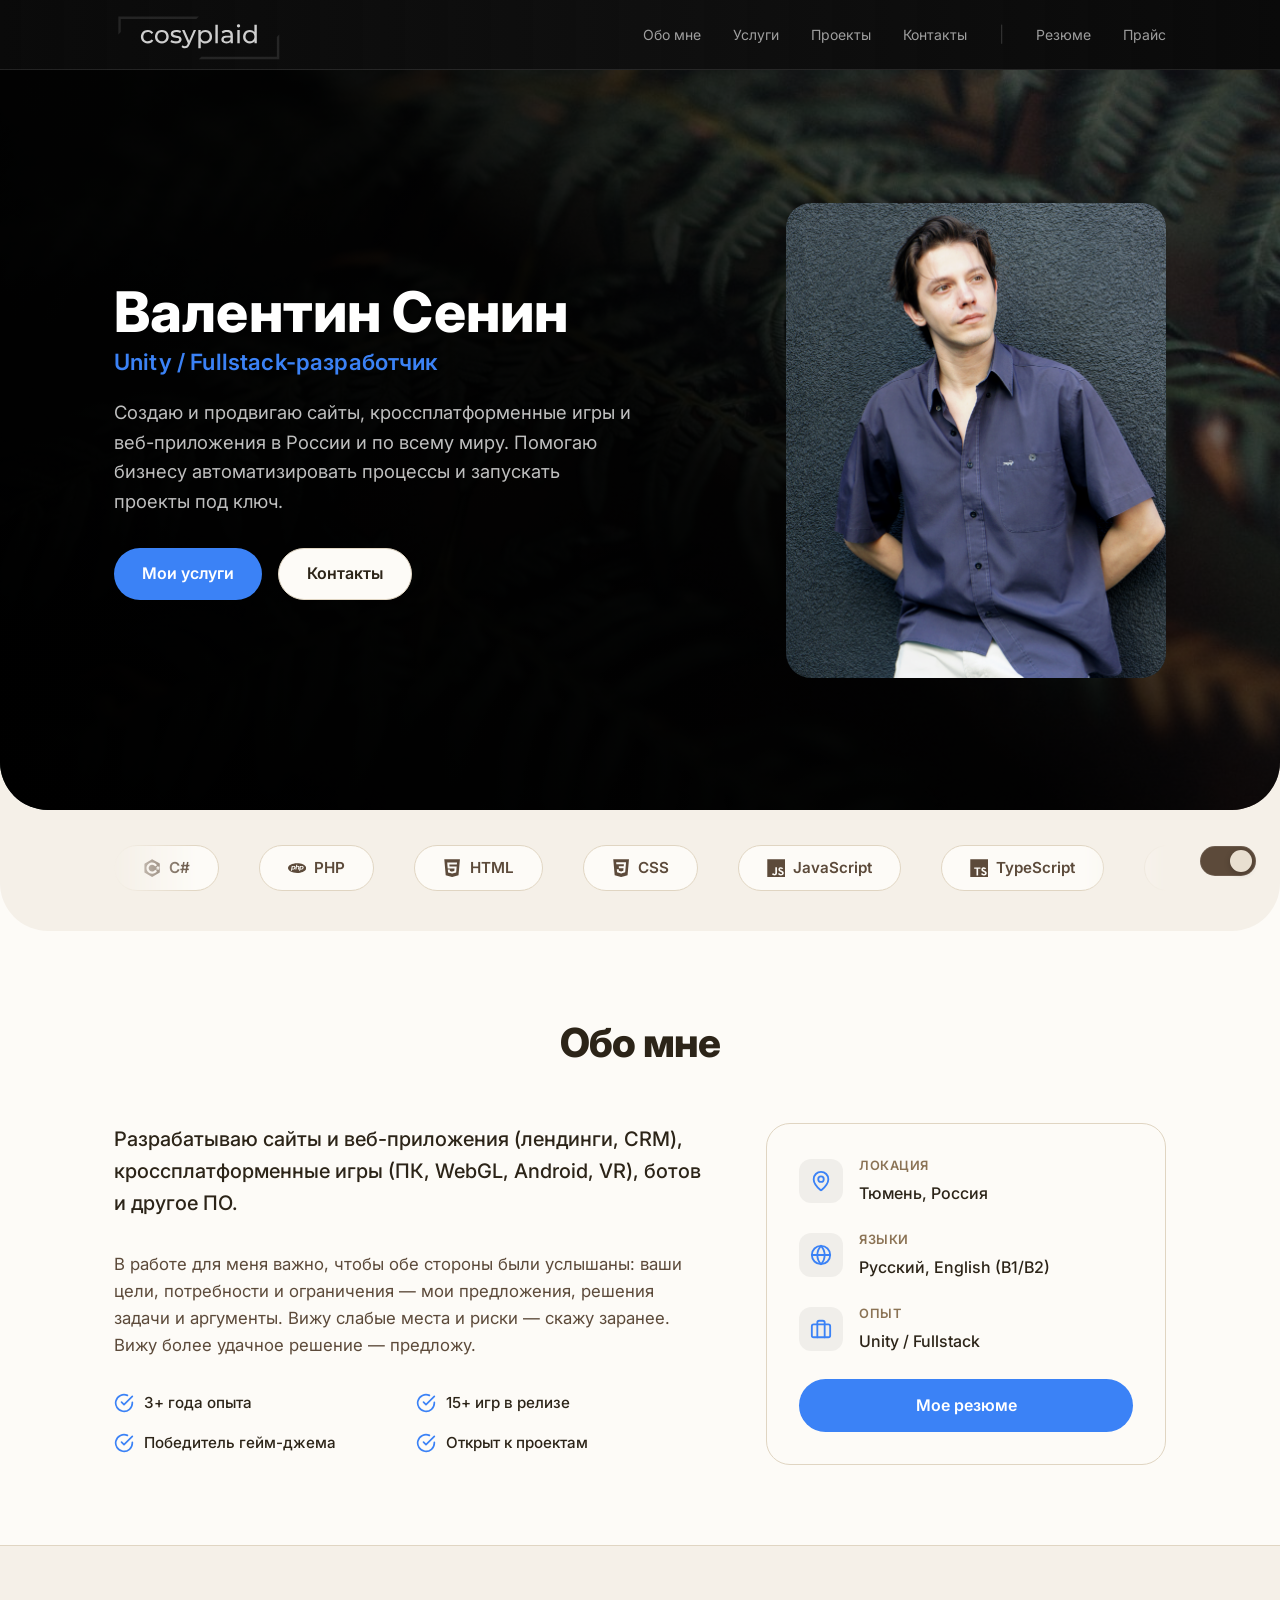
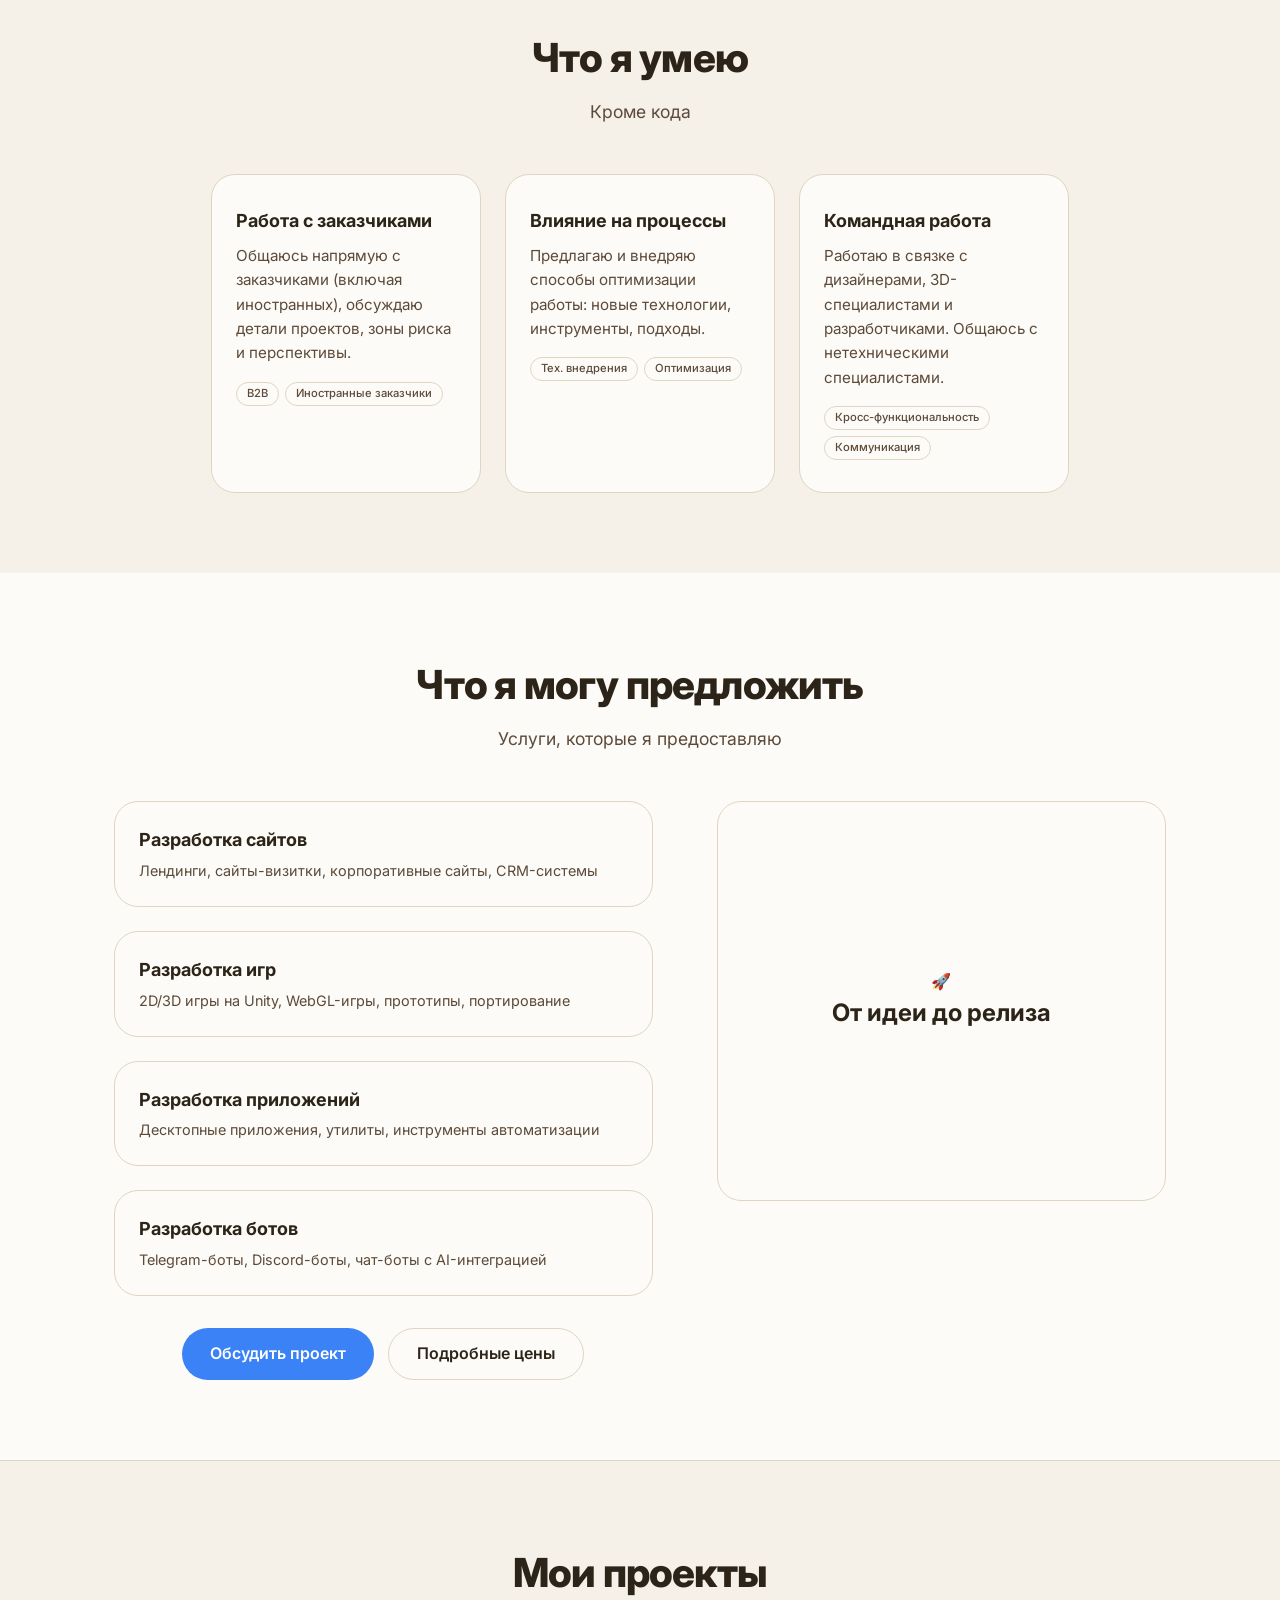
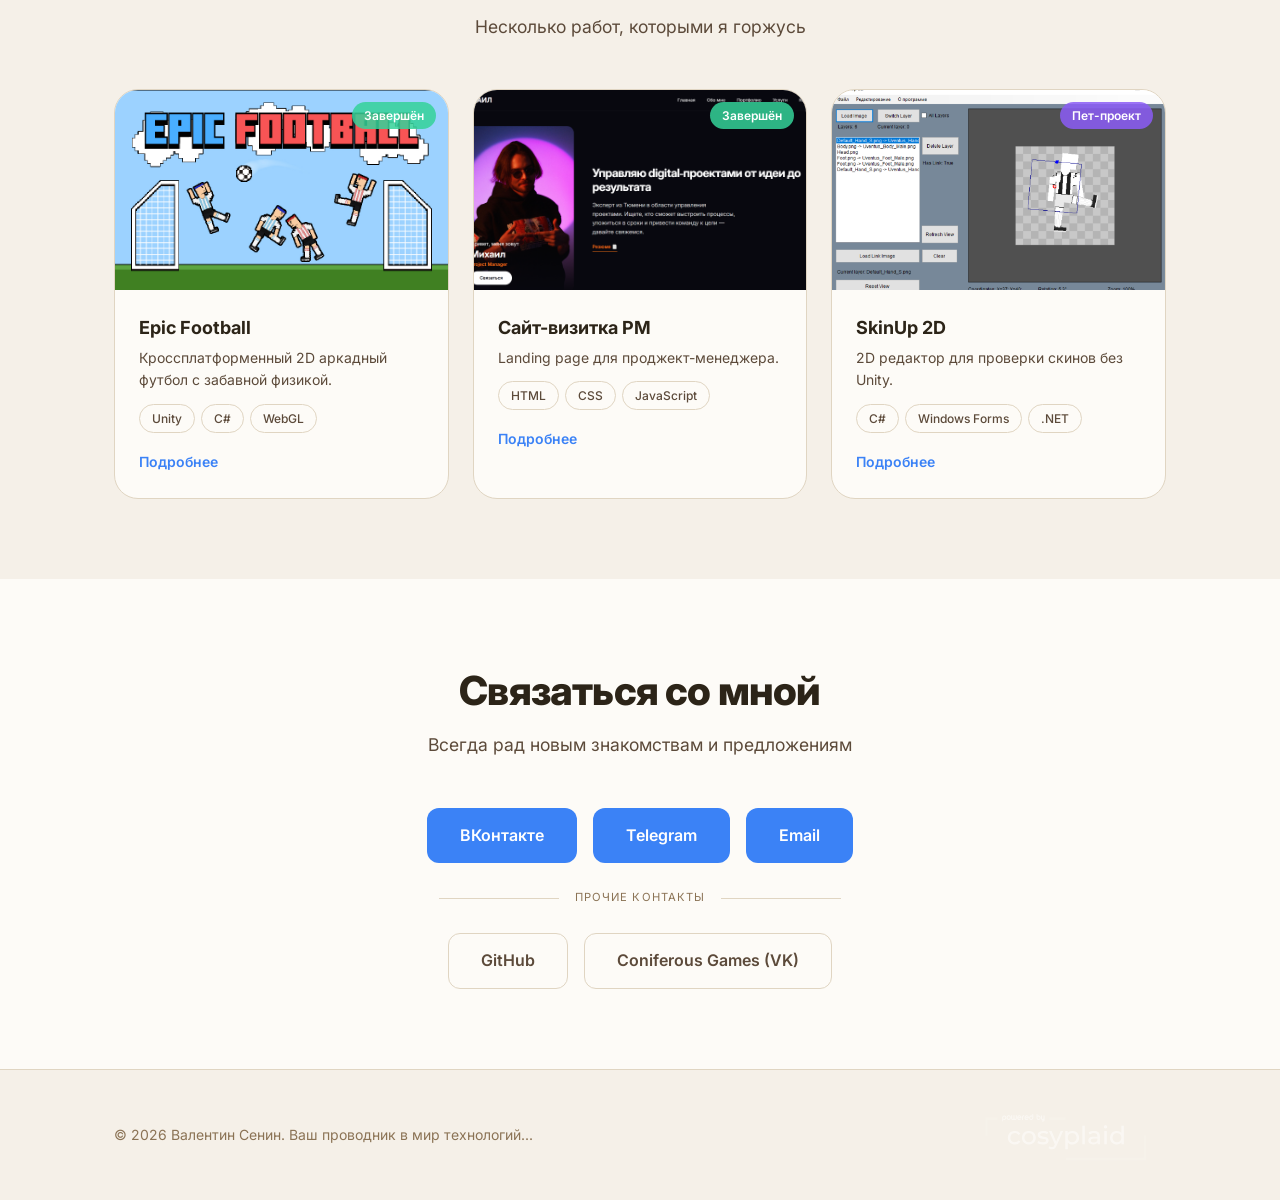
==== index.html @ 01111cc3 "update adaptive" ====
<!DOCTYPE html>
<html lang="ru">
<head>
    <meta charset="UTF-8" />
    <meta name="viewport" content="width=device-width, initial-scale=1.0" />
    <meta name="color-scheme" content="dark light" />
    
    <!-- ====== SEO ====== -->
    <title>Валентин Сенин — Unity / Fullstack-разработчик из Тюмень</title>
    <meta name="description" content="Unity / Fullstack-разработка: игры, сайты, CRM, боты. WebGL, ПК, Android, VR. Опыт более 4 лет. Обсудить проект →" />
    <meta name="author" content="Валентин Сенин" />
    
    <!-- ====== OPEN GRAPH ====== -->
    <meta property="og:title" content="Валентин Сенин — Unity / Fullstack-разработчик" />
    <meta property="og:description" content="Личный сайт-визитка разработчика игр и веб-приложений." />
    <meta property="og:locale" content="ru_RU" />
    <meta property="og:locale:alternate" content="en_US" />
    
    <meta property="og:image" content="https://cosyplaid.ru/resources/og-image.jpg" />
    <meta property="og:image:width" content="1200" />
    <meta property="og:image:height" content="630" />
    <meta property="og:image:type" content="image/jpeg" />
    <meta property="og:image:alt" content="Валентин Сенин — Unity / Fullstack-разработчик" />
    
    <meta property="og:url" content="https://cosyplaid.ru/" />
    <meta property="og:type" content="website" />
    
    <!-- ====== STRUCTURED DATA ====== -->
    <script type="application/ld+json">
    {
      "@context": "https://schema.org",
      "@type": "Person",
      "name": "Valentin Senin",
      "alternateName": ["Валентин Сенин", "cosyplaid"],
      "jobTitle": "Unity / Fullstack Developer",
      "description": "Unity / Fullstack-разработчик из Тюмени. Разработка игр, сайтов, CRM, ботов и приложений.",
      "url": "https://cosyplaid.ru",
      "email": "mailto:income.cosyplaid@gmail.com",
      "address": {
        "@type": "PostalAddress",
        "addressLocality": "Тюмень",
        "addressRegion": "Тюменская область",
        "addressCountry": "RU"
      },
      "knowsAbout": [
        "Unity",
        "C#",
        "PHP",
        "HTML",
        "CSS",
        "JavaScript",
        "SQL",
        "TypeScript",
        "React",
        "Node.js",
        "Game Development",
        "WebGL",
        "XR",
        "Telegram Bots",
        "AI Engineering",
        "OpenAI API",
        "Prompt Engineering"
      ],
      "alumniOf": [
        {
          "@type": "CollegeOrUniversity",
          "name": "Тюменский Индустриальный Университет",
          "url": "https://www.tyuiu.ru/"
        },
        {
          "@type": "CollegeOrUniversity",
          "name": "Томский Государственный Университет",
          "url": "https://www.tsu.ru/"
        }
      ],
      "award": [
        "Победитель гейм-джема среди 81 проекта"
      ],
      "sameAs": [
        "https://github.com/cosyplaid",
        "https://t.me/cosyplaid",
        "https://vk.ru/cosyplaid",
        "https://vk.ru/coniferousgames"
      ]
    }
    </script>
    
    <script type="application/ld+json">
    {
      "@context": "https://schema.org",
      "@type": "WebSite",
      "name": "Валентин Сенин — Unity / Fullstack-разработчик",
      "url": "https://cosyplaid.ru",
      "inLanguage": "ru",
      "author": {
        "@type": "Person",
        "name": "Valentin Senin",
        "url": "https://cosyplaid.ru"
      }
    }
    </script>
    
    <link rel="icon" href="resources/favicon.ico" type="image/x-icon" />
    
    <link rel="preconnect" href="https://fonts.googleapis.com" />
    <link rel="preconnect" href="https://fonts.gstatic.com" crossorigin />
    <link href="https://fonts.googleapis.com/css2?family=Inter:opsz,wght@14..32,400;14..32,500;14..32,600;14..32,700;14..32,800&display=swap" rel="stylesheet" />
    
    <link rel="stylesheet" href="styles/style.css" />
    <link rel="stylesheet" href="styles/developer_style.css" />
    
    <script src="js/theme.js" defer></script>
    <script src="js/nav.js" defer></script>
    <script src="js/modal.js" defer></script>
    <!--theme, nav, modal регистрируют себя в window.App -> main,js вызвает init()-->
    <script src="js/main.js" defer></script>
    
    <script>
        // Тема: localStorage → системная → dark (fallback)
        // Синхронно, без defer, чтобы избежать FOUC
        (function() {
            const saved = localStorage.getItem('theme');
            let theme;

            if (saved === 'light' || saved === 'dark') {
                theme = saved;
            } else {
                const prefersLight = window.matchMedia('(prefers-color-scheme: light)').matches;
                theme = prefersLight ? 'light' : 'dark';
                // НЕ пишем в localStorage — чтобы тема продолжала следовать за системной
            }

            document.documentElement.setAttribute('data-theme', theme);
        })();
    </script>
</head>
<body id="top">

    <!-- ========== ПЕРЕКЛЮЧАТЕЛЬ ТЕМ ========== -->
    <div class="theme-switcher">
        <label class="toggle-switch">
            <input type="checkbox" id="theme-toggle" aria-label="Переключить тему" />
            <span class="toggle-slider" aria-hidden="true"></span>
        </label>
    </div>

    <!-- ========== ШАПКА ========== -->
<header class="header user-select-none">
    <div class="container header__inner">
        <!-- <a href="#" class="logo top-logo">
            <span ">Cosyplaid</span>
        </a> -->

        <a href="#" class="dev-logo-link top-logo" aria-label="Основной логотип">
            <svg xmlns="http://www.w3.org/2000/svg" viewBox="0 0 6000 2000" class="dev-logo" id="dev-logo-main">
                <!-- Текст -->
                <g id="main-dev-logo-cosyplaid" fill="currentColor">
                    <path fill-rule="nonzero" d="M948.22 1082.5c0,-45.8 10.51,-86.84 31.78,-123.13 21.28,-36.3 50.56,-64.33 87.85,-84.6 37.29,-20.27 79.84,-30.53 127.64,-30.53 42.3,0 80.09,8.51 113.38,25.52 33.29,17.02 59.07,41.8 77.34,74.09l-64.57 41.54c-14.77,-22.27 -33.04,-39.04 -54.81,-50.3 -21.78,-11.26 -45.81,-16.77 -72.34,-16.77 -30.53,0 -58.06,6.76 -82.59,20.27 -24.28,13.52 -43.55,32.79 -57.31,57.82 -13.77,25.02 -20.78,53.81 -20.78,86.09 0,33.04 7.01,62.07 20.78,87.1 13.76,25.03 33.03,44.3 57.31,57.82 24.53,13.51 52.06,20.27 82.59,20.27 26.53,0 50.56,-5.51 72.34,-16.77 21.77,-11.26 40.04,-28.03 54.81,-50.31l64.57 40.55c-18.27,32.29 -44.05,57.31 -77.34,74.58 -33.29,17.27 -71.08,26.03 -113.38,26.03 -47.8,0 -90.35,-10.26 -127.64,-30.78 -37.29,-20.78 -66.57,-49.06 -87.85,-85.35 -21.27,-36.29 -31.78,-77.34 -31.78,-123.14zm496.99 0c0,-45.8 10.52,-86.84 31.29,-123.13 21.02,-36.3 50.05,-64.33 87.1,-84.6 37.04,-20.27 78.83,-30.53 125.39,-30.53 46.55,0 88.1,10.26 124.89,30.53 36.79,20.27 65.82,48.3 86.6,84.6 20.77,36.29 31.28,77.33 31.28,123.13 0,45.8 -10.51,86.85 -31.28,123.14 -20.78,36.29 -49.81,64.57 -86.6,85.35 -36.79,20.52 -78.34,30.78 -124.89,30.78 -46.56,0 -88.35,-10.26 -125.39,-30.78 -37.05,-20.78 -66.08,-49.06 -87.1,-85.35 -20.77,-36.29 -31.29,-77.34 -31.29,-123.14zm400.95 0c0,-32.28 -6.75,-61.07 -20.27,-86.09 -13.51,-25.03 -32.29,-44.3 -56.06,-57.82 -23.78,-13.51 -50.81,-20.27 -80.84,-20.27 -30.04,0 -57.07,6.76 -80.84,20.27 -23.78,13.52 -42.8,32.79 -56.57,57.82 -13.76,25.02 -20.77,53.81 -20.77,86.09 0,32.29 7.01,61.07 20.77,86.1 13.77,25.03 32.79,44.55 56.57,58.32 23.77,13.76 50.8,20.77 80.84,20.77 30.03,0 57.06,-7.01 80.84,-20.77 23.77,-13.77 42.55,-33.29 56.06,-58.32 13.52,-25.03 20.27,-53.81 20.27,-86.1zm143.92 184.46l35.29 -67.07c20.52,14.76 45.55,26.78 74.83,35.54 29.53,8.76 59.32,13.01 89.35,13.01 74.08,0 111.13,-21.27 111.13,-63.57 0,-14.02 -5.01,-25.03 -15.02,-33.29 -9.76,-8.26 -22.28,-14.52 -37.29,-18.27 -15.02,-3.75 -36.29,-8.01 -64.08,-12.76 -37.79,-5.76 -68.57,-12.52 -92.35,-20.28 -23.78,-7.76 -44.3,-20.52 -61.32,-38.79 -17.02,-18.27 -25.53,-44.05 -25.53,-76.84 0,-42.29 17.52,-76.33 52.81,-101.86 35.29,-25.78 82.85,-38.54 142.16,-38.54 31.29,0 62.32,3.75 93.61,11.51 31.28,7.51 56.81,17.77 76.83,30.78l-36.04 67.08c-38.29,-24.78 -83.34,-37.04 -135.15,-37.04 -35.79,0 -63.32,6 -82.09,17.77 -18.77,11.76 -28.28,27.28 -28.28,46.55 0,15.27 5.25,27.53 15.76,36.29 10.77,8.76 23.78,15.27 39.3,19.52 15.77,4.01 37.54,8.76 65.82,14.02 37.8,6.51 68.08,13.51 91.36,20.77 23.27,7.26 43.29,19.77 59.56,37.54 16.52,17.77 24.78,42.3 24.78,74.09 0,42.29 -18.02,76.08 -54.31,101.11 -36.29,25.03 -85.6,37.54 -147.92,37.54 -38.29,0 -75.08,-5 -110.37,-15.26 -35.29,-10.27 -62.82,-23.53 -82.84,-39.55zm906.7 -418.47l-227 514.83c-20.02,47.8 -43.55,81.34 -70.33,100.61 -26.78,19.52 -58.82,29.29 -96.61,29.29 -22.78,0 -45.05,-3.76 -66.57,-11.27 -21.53,-7.26 -39.3,-18.02 -53.57,-32.03l36.3 -63.57c24.27,22.77 52.05,34.28 83.84,34.28 20.77,0 37.79,-5.5 51.56,-16.26 13.76,-10.77 26.28,-29.54 37.54,-56.07l15.02 -32.78 -206.49 -467.03 88.35 0 163.19 374.42 161.68 -374.42 83.09 0zm564.14 234.01c0,47.06 -10.26,88.6 -30.54,124.89 -20.27,36.29 -48.55,64.33 -84.34,84.35 -35.79,20.02 -76.59,30.03 -121.89,30.03 -33.54,0 -64.32,-6.5 -92.35,-19.27 -27.78,-13.01 -51.56,-31.78 -70.83,-56.56l0 241.77 -84.85 0 0 -639.22 81.34 0 0 74.33c18.77,-26.03 42.55,-45.55 71.33,-58.81 28.79,-13.27 60.57,-19.77 95.36,-19.77 45.3,0 86.1,10.01 121.89,30.03 35.79,20.02 64.07,48.05 84.34,83.84 20.28,35.79 30.54,77.34 30.54,124.39zm-85.6 0c0,-32.28 -7.01,-61.07 -20.77,-86.09 -13.77,-25.03 -32.79,-44.3 -56.57,-57.82 -23.77,-13.51 -50.8,-20.27 -80.84,-20.27 -29.28,0 -56.06,7.01 -79.84,20.77 -23.77,13.77 -42.79,33.04 -56.56,57.82 -13.77,24.78 -20.77,53.31 -20.77,85.59 0,32.29 6.75,61.07 20.27,86.1 13.51,25.03 32.29,44.55 56.56,58.32 24.28,13.76 51.06,20.77 80.34,20.77 30.04,0 57.07,-7.01 80.84,-20.77 23.78,-13.77 42.8,-33.29 56.57,-58.32 13.76,-25.03 20.77,-53.81 20.77,-86.1zm202.98 -421.22l84.84 0 0 655.24 -84.84 0 0 -655.24zm617.19 372.67l0 282.57 -80.34 0 0 -61.82c-14.26,21.77 -34.29,38.54 -60.57,50.05 -26.27,11.27 -57.31,17.02 -93.1,17.02 -52.31,0 -94.36,-12.51 -125.89,-37.79 -31.54,-25.28 -47.3,-58.57 -47.3,-99.86 0,-41.3 15.01,-74.34 45.05,-99.36 30.03,-25.03 77.83,-37.55 143.16,-37.55l134.15 0 0 -16.77c0,-36.54 -10.51,-64.57 -31.79,-83.84 -21.27,-19.52 -52.31,-29.28 -93.6,-29.28 -27.78,0 -54.81,4.5 -81.34,13.76 -26.28,9.26 -48.81,21.53 -67.08,36.79l-35.29 -63.57c24.28,-19.52 53.06,-34.29 86.6,-44.55 33.54,-10.26 69.08,-15.51 106.87,-15.51 64.82,0 114.38,16.01 148.66,47.8 34.54,31.79 51.81,79.09 51.81,141.91zm-84.84 139.41l0 -65.33 -130.65 0c-71.83,0 -107.62,24.28 -107.62,72.58 0,23.53 9.01,42.05 27.28,55.57 18.27,13.51 43.55,20.27 75.84,20.27 32.28,0 60.31,-7.26 83.84,-21.53 23.78,-14.51 40.8,-35.03 51.31,-61.56zm242.02 -324.87l84.85 0 0 468.03 -84.85 0 0 -468.03zm-15.02 -144.66c0,-15.27 5.51,-28.53 16.27,-39.3 11.01,-11.01 24.78,-16.52 41.05,-16.52 16.52,0 30.28,5.26 41.04,15.52 11.02,10.26 16.52,23.28 16.52,38.55 0,15.76 -5.5,29.28 -16.52,40.04 -10.76,10.76 -24.52,16.27 -41.04,16.27 -16.27,0 -30.04,-5.26 -41.05,-15.77 -10.76,-10.76 -16.27,-23.53 -16.27,-38.79zm702.79 -42.55l0 655.24 -81.34 0 0 -74.09c-18.77,25.78 -42.8,45.55 -71.58,59.07 -28.78,13.51 -60.32,20.27 -95.11,20.27 -45.3,0 -86.09,-10.01 -121.88,-30.03 -35.79,-20.02 -64.07,-48.06 -84.35,-84.35 -20.27,-36.29 -30.53,-77.83 -30.53,-124.89 0,-47.05 10.26,-88.6 30.53,-124.39 20.28,-35.79 48.56,-63.82 84.35,-83.84 35.79,-20.02 76.58,-30.03 121.88,-30.03 33.54,0 64.33,6.25 92.61,19.02 28.28,12.51 51.81,31.03 70.58,55.81l0 -257.79 84.84 0zm-83.84 421.22c0,-32.28 -6.76,-61.07 -20.27,-86.09 -13.52,-25.03 -32.29,-44.3 -56.57,-57.82 -24.27,-13.51 -51.05,-20.27 -80.34,-20.27 -30.03,0 -57.06,6.76 -80.84,20.27 -23.78,13.52 -42.8,32.79 -56.56,57.82 -13.77,25.02 -20.78,53.81 -20.78,86.09 0,32.29 7.01,61.07 20.78,86.1 13.76,25.03 32.78,44.55 56.56,58.32 23.78,13.76 50.81,20.77 80.84,20.77 29.29,0 56.07,-7.01 80.34,-20.77 24.28,-13.77 43.05,-33.29 56.57,-58.32 13.51,-25.03 20.27,-53.81 20.27,-86.1z"/>
                </g>

                <!-- Рамка -->
                <g id="main-dev-logo-frame" fill="currentColor">
                    <path fill-rule="nonzero" d="M5409.4 1005.67l0 741.51 -2415.07 0 73.59 -73.58 2267.92 0 0 -594.34 73.56 -73.59zm-4756.58 -73.59l-73.56 73.59 0 -538.05 2415.07 0 -73.59 73.59 -2267.92 0 0 390.87z"/>
                </g>
            </svg>
        </a>
        
        <nav class="nav" id="main-nav" aria-label="Основная навигация">
            <ul class="nav__list">
                <li class="nav__item">
                    <a href="#about" class="nav__link"><span>Обо мне</span></a>
                </li>
                <li class="nav__item">
                    <a href="#services" class="nav__link"><span>Услуги</span></a>
                </li>
                <li class="nav__item">
                    <a href="#projects" class="nav__link"><span>Проекты</span></a>
                </li>
                <li class="nav__item">
                    <a href="#contacts" class="nav__link"><span>Контакты</span></a>
                </li>

                <!-- Вертикальный разделитель для ПК -->
                <li class="nav__divider" aria-hidden="true">|</li>

                <!-- Горизонтальный разделитель для мобилок -->
                <li class="nav__divider-mobile" aria-hidden="true"></li>

                <li class="nav__item">
                    <a href="resume.html" rel="nofollow" class="nav__link nav__link--external">
                        <span>Резюме</span>
                    </a>
                </li>     
                <li class="nav__item">
                    <a href="price.html" class="nav__link nav__link--external">
                        <span>Прайс</span>
                    </a>
                </li>
            </ul>
        </nav>
        
        <button class="burger"
                type="button"
                aria-label="Меню"
                aria-expanded="false"
                aria-controls="main-nav">
            <span class="burger__line"></span>
            <span class="burger__line"></span>
            <span class="burger__line"></span>
        </button>
    </div>
</header>

    <!-- ========== HERO ========== -->  
    <section class="hero user-select-none">
        <!-- Фоновое изображение -->
        <div class="hero__bg">
            <img src="resources/bg.jpg" alt="Фон" fetchpriority="high" decoding="async" />
            <div class="hero__overlay"></div>
        </div>

        <div class="container hero__container">
            <div class="hero__content">
                <!-- Имя и Должность -->
                <h1 class="hero__title">
                    Валентин Сенин<br>
                    <span class="hero__role">Unity / Fullstack-разработчик</span>
                </h1>
                
                <!-- Описание с географией -->
                <p class="hero__subtitle">
                    Создаю и продвигаю сайты, кроссплатформенные игры и веб-приложения в России и по всему миру. Помогаю бизнесу автоматизировать процессы и запускать проекты под ключ.
                </p>
                
                <!-- Кнопки -->
                <div class="hero__actions">
                    <a href="#services" class="btn btn--primary">Мои услуги</a>
                    <a href="#contacts" class="btn btn--secondary">Контакты</a>
                </div>
            </div>

            <!-- Правая часть: Фото -->
            <div class="hero__image-wrapper">
                <div class="hero__image-box">
                    <img src="resources/img/hero.JPG" class="hero__image">
                </div>
            </div>
        </div>
    </section>

    <!-- ========== ТЕХНОЛОГИИ ========== -->
    <section class="tech-stack user-select-none">
        <div class="tech-stack__wrapper">
            <div class="tech-stack__scroll-container">
                <div class="tech-stack__scroll">
                    <div class="tech-stack__track">
                        <!-- Первый набор -->
                        <span class="tech-stack__item">
                            <svg class="tech-stack__icon" xmlns="http://www.w3.org/2000/svg" viewBox="0 0 128 128"><path fill="currentColor" d="M117.5 33.5l.3-.2c-.6-1.1-1.5-2.1-2.4-2.6L67.1 2.9c-.8-.5-1.9-.7-3.1-.7-1.2 0-2.3.3-3.1.7l-48 27.9c-1.7 1-2.9 3.5-2.9 5.4v55.7c0 1.1.2 2.3.9 3.4l-.2.1c.5.8 1.2 1.5 1.9 1.9l48.2 27.9c.8.5 1.9.7 3.1.7 1.2 0 2.3-.3 3.1-.7l48-27.9c1.7-1 2.9-3.5 2.9-5.4V36.1c.1-.8 0-1.7-.4-2.6zm-53.5 70c-21.8 0-39.5-17.7-39.5-39.5S42.2 24.5 64 24.5c14.7 0 27.5 8.1 34.3 20l-13 7.5C81.1 44.5 73.1 39.5 64 39.5c-13.5 0-24.5 11-24.5 24.5s11 24.5 24.5 24.5c9.1 0 17.1-5 21.3-12.4l12.9 7.6c-6.8 11.8-19.6 19.8-34.2 19.8zM115 62h-3.2l-.9 4h4.1v5h-5l-1.2 6h-4.9l1.2-6h-3.8l-1.2 6h-4.8l1.2-6H94v-5h3.5l.9-4H94v-5h5.3l1.2-6h4.9l-1.2 6h3.8l1.2-6h4.8l-1.2 6h2.2v5zm-12.7 4h3.8l.9-4h-3.8z"/></svg>
                            C#
                        </span>                        
                        <span class="tech-stack__item">
                            <svg class="tech-stack__icon" xmlns="http://www.w3.org/2000/svg" viewBox="0 0 128 128"><path fill="currentColor" d="M64 30.332C28.654 30.332 0 45.407 0 64s28.654 33.668 64 33.668c35.345 0 64-15.075 64-33.668S99.346 30.332 64 30.332zm-5.982 9.81h7.293v.003l-1.745 8.968h6.496c4.087 0 6.908.714 8.458 2.139 1.553 1.427 2.017 3.737 1.398 6.93l-3.053 15.7h-7.408l2.902-14.929c.33-1.698.208-2.855-.365-3.473-.573-.617-1.793-.925-3.658-.925h-5.828L58.752 73.88h-7.291l6.557-33.738zM26.73 49.114h14.133c4.252 0 7.355 1.116 9.305 3.348 1.95 2.232 2.536 5.346 1.758 9.346-.32 1.649-.863 3.154-1.625 4.52-.763 1.364-1.76 2.613-2.99 3.745-1.468 1.373-3.098 2.353-4.891 2.936-1.794.585-4.08.875-6.858.875h-6.294l-1.745 8.97h-7.35l6.557-33.74zm57.366 0h14.13c4.252 0 7.353 1.116 9.303 3.348h.002c1.95 2.232 2.538 5.346 1.76 9.346-.32 1.649-.861 3.154-1.623 4.52-.763 1.364-1.76 2.613-2.992 3.745-1.467 1.373-3.098 2.353-4.893 2.936-1.794.585-4.077.875-6.855.875h-6.295l-1.744 8.97h-7.35l6.557-33.74zm-51.051 5.325-2.742 14.12h4.468c2.963 0 5.172-.556 6.622-1.673 1.45-1.116 2.428-2.981 2.937-5.592.485-2.507.264-4.279-.666-5.309-.93-1.032-2.79-1.547-5.584-1.547h-5.035zm57.363 0-2.744 14.12h4.47c2.965 0 5.17-.556 6.622-1.673 1.449-1.116 2.427-2.981 2.935-5.592.487-2.507.266-4.279-.664-5.309-.93-1.032-2.792-1.547-5.584-1.547h-5.035z"/></svg>
                            PHP
                        </span>                        
                        <span class="tech-stack__item">
                            <svg class="tech-stack__icon" xmlns="http://www.w3.org/2000/svg" viewBox="0 0 128 128"><path fill="currentColor" d="M9.032 2l10.005 112.093 44.896 12.401 45.02-12.387L118.968 2H9.032zm89.126 26.539l-.627 7.172L97.255 39H44.59l1.257 14h50.156l-.336 3.471-3.233 36.119-.238 2.27L64 102.609v.002l-.034.018-28.177-7.423L33.876 74h13.815l.979 10.919L63.957 89H64v-.546l15.355-3.875L80.959 67H33.261l-3.383-38.117L29.549 25h68.939l-.33 3.539z"/></svg>
                            HTML
                        </span>                        
                        <span class="tech-stack__item">
                            <svg class="tech-stack__icon" xmlns="http://www.w3.org/2000/svg" viewBox="0 0 128 128"><path fill="currentColor" d="M8.76 1l10.055 112.883 45.118 12.58 45.244-12.626L119.24 1H8.76zm89.591 25.862l-3.347 37.605.01.203-.014.467v-.004l-2.378 26.294-.262 2.336L64 101.607v.001l-.022.019-28.311-7.888L33.75 72h13.883l.985 11.054 15.386 4.17-.004.008v-.002l15.443-4.229L81.075 65H48.792l-.277-3.043-.631-7.129L47.553 51h34.749l1.264-14H30.64l-.277-3.041-.63-7.131L29.401 23h69.281l-.331 3.862z"/></svg>
                            CSS
                        </span>                        
                        <span class="tech-stack__item">
                            <svg class="tech-stack__icon" xmlns="http://www.w3.org/2000/svg" viewBox="0 0 128 128"><path fill="currentColor" d="M2 1v125h125V1H2zm66.119 106.513c-1.845 3.749-5.367 6.212-9.448 7.401-6.271 1.44-12.269.619-16.731-2.059-2.986-1.832-5.318-4.652-6.901-7.901l9.52-5.83c.083.035.333.487.667 1.071 1.214 2.034 2.261 3.474 4.319 4.485 2.022.69 6.461 1.131 8.175-2.427 1.047-1.81.714-7.628.714-14.065C58.433 78.073 58.48 68 58.48 58h11.709c0 11 .06 21.418 0 32.152.025 6.58.596 12.446-2.07 17.361zm48.574-3.308c-4.07 13.922-26.762 14.374-35.83 5.176-1.916-2.165-3.117-3.296-4.26-5.795 4.819-2.772 4.819-2.772 9.508-5.485 2.547 3.915 4.902 6.068 9.139 6.949 5.748.702 11.531-1.273 10.234-7.378-1.333-4.986-11.77-6.199-18.873-11.531-7.211-4.843-8.901-16.611-2.975-23.335 1.975-2.487 5.343-4.343 8.877-5.235l3.688-.477c7.081-.143 11.507 1.727 14.756 5.355.904.916 1.642 1.904 3.022 4.045-3.772 2.404-3.76 2.381-9.163 5.879-1.154-2.486-3.069-4.046-5.093-4.724-3.142-.952-7.104.083-7.926 3.403-.285 1.023-.226 1.975.227 3.665 1.273 2.903 5.545 4.165 9.377 5.926 11.031 4.474 14.756 9.271 15.672 14.981.882 4.916-.213 8.105-.38 8.581z"/></svg>
                            JavaScript
                        </span>                        
                        <span class="tech-stack__item">
                            <svg class="tech-stack__icon" xmlns="http://www.w3.org/2000/svg" viewBox="0 0 128 128"><path fill="currentColor" d="M2 63.91v62.5h125v-125H2zm100.73-5a15.56 15.56 0 017.82 4.5 20.58 20.58 0 013 4c0 .16-5.4 3.81-8.69 5.85-.12.08-.6-.44-1.13-1.23a7.09 7.09 0 00-5.87-3.53c-3.79-.26-6.23 1.73-6.21 5a4.58 4.58 0 00.54 2.34c.83 1.73 2.38 2.76 7.24 4.86 8.95 3.85 12.78 6.39 15.16 10 2.66 4 3.25 10.46 1.45 15.24-2 5.2-6.9 8.73-13.83 9.9a38.32 38.32 0 01-9.52-.1A23 23 0 0180 109.19c-1.15-1.27-3.39-4.58-3.25-4.82a9.34 9.34 0 011.15-.73l4.6-2.64 3.59-2.08.75 1.11a16.78 16.78 0 004.74 4.54c4 2.1 9.46 1.81 12.16-.62a5.43 5.43 0 00.69-6.92c-1-1.39-3-2.56-8.59-5-6.45-2.78-9.23-4.5-11.77-7.24a16.48 16.48 0 01-3.43-6.25 25 25 0 01-.22-8c1.33-6.23 6-10.58 12.82-11.87a31.66 31.66 0 019.49.26zm-29.34 5.24v5.12H57.16v46.23H45.65V69.26H29.38v-5a49.19 49.19 0 01.14-5.16c.06-.08 10-.12 22-.1h21.81z"/></svg>
                            TypeScript
                        </span>                        
                        <span class="tech-stack__item">
                            <svg class="tech-stack__icon" xmlns="http://www.w3.org/2000/svg" viewBox="0 0 128 128"><g fill="currentColor"><circle cx="64" cy="64" r="11.4"/><path d="M107.3 45.2c-2.2-.8-4.5-1.6-6.9-2.3.6-2.4 1.1-4.8 1.5-7.1 2.1-13.2-.2-22.5-6.6-26.1-1.9-1.1-4-1.6-6.4-1.6-7 0-15.9 5.2-24.9 13.9-9-8.7-17.9-13.9-24.9-13.9-2.4 0-4.5.5-6.4 1.6-6.4 3.7-8.7 13-6.6 26.1.4 2.3.9 4.7 1.5 7.1-2.4.7-4.7 1.4-6.9 2.3C8.2 50 1.4 56.6 1.4 64s6.9 14 19.3 18.8c2.2.8 4.5 1.6 6.9 2.3-.6 2.4-1.1 4.8-1.5 7.1-2.1 13.2.2 22.5 6.6 26.1 1.9 1.1 4 1.6 6.4 1.6 7.1 0 16-5.2 24.9-13.9 9 8.7 17.9 13.9 24.9 13.9 2.4 0 4.5-.5 6.4-1.6 6.4-3.7 8.7-13 6.6-26.1-.4-2.3-.9-4.7-1.5-7.1 2.4-.7 4.7-1.4 6.9-2.3 12.5-4.8 19.3-11.4 19.3-18.8s-6.8-14-19.3-18.8zM92.5 14.7c4.1 2.4 5.5 9.8 3.8 20.3-.3 2.1-.8 4.3-1.4 6.6-5.2-1.2-10.7-2-16.5-2.5-3.4-4.8-6.9-9.1-10.4-13 7.4-7.3 14.9-12.3 21-12.3 1.3 0 2.5.3 3.5.9zM81.3 74c-1.8 3.2-3.9 6.4-6.1 9.6-3.7.3-7.4.4-11.2.4-3.9 0-7.6-.1-11.2-.4-2.2-3.2-4.2-6.4-6-9.6-1.9-3.3-3.7-6.7-5.3-10 1.6-3.3 3.4-6.7 5.3-10 1.8-3.2 3.9-6.4 6.1-9.6 3.7-.3 7.4-.4 11.2-.4 3.9 0 7.6.1 11.2.4 2.2 3.2 4.2 6.4 6 9.6 1.9 3.3 3.7 6.7 5.3 10-1.7 3.3-3.4 6.6-5.3 10zm8.3-3.3c1.5 3.5 2.7 6.9 3.8 10.3-3.4.8-7 1.4-10.8 1.9 1.2-1.9 2.5-3.9 3.6-6 1.2-2.1 2.3-4.2 3.4-6.2zM64 97.8c-2.4-2.6-4.7-5.4-6.9-8.3 2.3.1 4.6.2 6.9.2 2.3 0 4.6-.1 6.9-.2-2.2 2.9-4.5 5.7-6.9 8.3zm-18.6-15c-3.8-.5-7.4-1.1-10.8-1.9 1.1-3.3 2.3-6.8 3.8-10.3 1.1 2 2.2 4.1 3.4 6.1 1.2 2.2 2.4 4.1 3.6 6.1zm-7-25.5c-1.5-3.5-2.7-6.9-3.8-10.3 3.4-.8 7-1.4 10.8-1.9-1.2 1.9-2.5 3.9-3.6 6-1.2 2.1-2.3 4.2-3.4 6.2zM64 30.2c2.4 2.6 4.7 5.4 6.9 8.3-2.3-.1-4.6-.2-6.9-.2-2.3 0-4.6.1-6.9.2 2.2-2.9 4.5-5.7 6.9-8.3zm22.2 21l-3.6-6c3.8.5 7.4 1.1 10.8 1.9-1.1 3.3-2.3 6.8-3.8 10.3-1.1-2.1-2.2-4.2-3.4-6.2zM31.7 35c-1.7-10.5-.3-17.9 3.8-20.3 1-.6 2.2-.9 3.5-.9 6 0 13.5 4.9 21 12.3-3.5 3.8-7 8.2-10.4 13-5.8.5-11.3 1.4-16.5 2.5-.6-2.3-1-4.5-1.4-6.6zM7 64c0-4.7 5.7-9.7 15.7-13.4 2-.8 4.2-1.5 6.4-2.1 1.6 5 3.6 10.3 6 15.6-2.4 5.3-4.5 10.5-6 15.5C15.3 75.6 7 69.6 7 64zm28.5 49.3c-4.1-2.4-5.5-9.8-3.8-20.3.3-2.1.8-4.3 1.4-6.6 5.2 1.2 10.7 2 16.5 2.5 3.4 4.8 6.9 9.1 10.4 13-7.4 7.3-14.9 12.3-21 12.3-1.3 0-2.5-.3-3.5-.9zM96.3 93c1.7 10.5.3 17.9-3.8 20.3-1 .6-2.2.9-3.5.9-6 0-13.5-4.9-21-12.3 3.5-3.8 7-8.2 10.4-13 5.8-.5 11.3-1.4 16.5-2.5.6 2.3 1 4.5 1.4 6.6zm9-15.6c-2 .8-4.2 1.5-6.4 2.1-1.6-5-3.6-10.3-6-15.6 2.4-5.3 4.5-10.5 6-15.5 13.8 4 22.1 10 22.1 15.6 0 4.7-5.8 9.7-15.7 13.4z"/></g></svg>
                            React
                        </span>                        
                        <span class="tech-stack__item">
                            <svg class="tech-stack__icon" xmlns="http://www.w3.org/2000/svg" viewBox="0 0 128 128"><path fill="currentColor" d="m86.07 24.66a0.71 0.71 0 0 0-0.3516 0.08984 0.755 0.755 0 0 0-0.375 0.6367v18.93a0.564 0.564 0 0 1-0.2637 0.4648 0.549 0.549 0 0 1-0.5195 0l-3.066-1.773a1.486 1.486 0 0 0-1.479 0l-12.27 7.135a1.48 1.48 0 0 0-0.7539 1.279v14.24c0 0.524 0.2909 1.021 0.7539 1.283l12.27 7.135a1.486 1.486 0 0 0 1.477 0l12.27-7.135c0.463-0.262 0.7539-0.7592 0.7539-1.283v-35.5c0-0.553-0.2909-1.051-0.7539-1.311l-7.32-4.104a0.836 0.836 0 0 0-0.373-0.08984zm-72.39 17.77c-0.23 0-0.4601 0.08717-0.6621 0.2012l-12.27 7.107a1.493 1.493 0 0 0-0.7539 1.309l0.0293 19.1c0 0.263 0.143 0.5256 0.375 0.6426a0.656 0.656 0 0 0 0.7246 0l7.295-4.193a1.48 1.48 0 0 0 0.75-1.281v-8.939c0-0.524 0.2899-1.021 0.7539-1.283l3.096-1.805a1.39 1.39 0 0 1 0.752-0.2031c0.26 0 0.5216 0.05713 0.7246 0.2031l3.096 1.805c0.463 0.262 0.7539 0.7592 0.7539 1.283v8.939c0 0.522 0.288 1.021 0.75 1.281l7.236 4.193a0.704 0.704 0 0 0 0.752 0 0.724 0.724 0 0 0 0.377-0.6426v-19.1c0-0.524-0.2899-1.02-0.7539-1.283l-12.24-7.133a1.763 1.763 0 0 0-0.6641-0.2012h-0.1211zm100.7 0.207v0.001953l-0.00195 0.001953c-0.253 0-0.5043 0.06527-0.7363 0.1973l-12.27 7.131c-0.463 0.264-0.75 0.7582-0.75 1.283v14.24c0 0.524 0.287 1.02 0.75 1.281l12.18 6.988a1.43 1.43 0 0 0 1.447 0l7.381-4.133a0.724 0.724 0 0 0 0.375-0.6426 0.724 0.724 0 0 0-0.375-0.6406l-12.33-7.135a0.76 0.76 0 0 1-0.375-0.6465v-4.455a0.72 0.72 0 0 1 0.375-0.6367l3.855-2.213a0.705 0.705 0 0 1 0.752 0l3.844 2.213a0.762 0.762 0 0 1 0.377 0.6367v3.494c0 0.263 0.144 0.5246 0.375 0.6406a0.704 0.704 0 0 0 0.7539 0l7.291-4.279a1.46 1.46 0 0 0 0.7285-1.279v-3.465c0-0.524-0.2935-1.02-0.7285-1.283l-12.18-7.1a1.499 1.499 0 0 0-0.7402-0.2012h-0.00195zm-67.19 0.2344c-0.1712 0.02912-0.3392 0.08545-0.4941 0.1758l-11.87 6.893 13.15 24.26c0.0696-0.02714 0.1393-0.05957 0.2051-0.09766l12.26-7.121c0.1751-0.102 0.3237-0.237 0.4414-0.3945l-13.69-23.72zm1.283 0.3496 8.127 14.09 3.855-7.131c-0.007358-0.004457-0.01403-0.009333-0.02148-0.01367l-11.96-6.941zm-14.42 7.268c-0.2244 0.2655-0.3555 0.6048-0.3555 0.9629v14.24c0 0.1761 0.03375 0.3452 0.0918 0.5059l4.525-7.848-4.262-7.865zm27.04 0.4824-3.943 7.287 4.025 6.977v-13.78c0-0.1668-0.0298-0.3272-0.08203-0.4805zm19.69 2.303c0.065 0 0.1295 0.01492 0.1895 0.04492l4.193 2.447c0.116 0.058 0.1758 0.2014 0.1758 0.3184v4.893c0 0.146-0.06078 0.2643-0.1758 0.3223l-4.195 2.445a0.431 0.431 0 0 1-0.377 0l-4.195-2.443c-0.116-0.058-0.1758-0.2053-0.1758-0.3223v-4.893c0-0.146 0.06078-0.2613 0.1758-0.3203l4.195-2.447a0.425 0.425 0 0 1 0.1895-0.04492zm33.55 1.98a0.26 0.26 0 0 0-0.1445 0.04492l-2.346 1.369a0.3 0.3 0 0 0-0.1426 0.2598v2.74c0 0.116 0.05558 0.2037 0.1426 0.2617l2.346 1.369a0.262 0.262 0 0 0 0.2891 0l2.344-1.369a0.308 0.308 0 0 0 0.1445-0.2617v-2.738a0.303 0.303 0 0 0-0.1445-0.2598l-2.344-1.371a0.26 0.26 0 0 0-0.1445-0.04297v-0.001953zm-75.5 4.066-4.414 7.654c0.004874 0.002915 0.008757 0.006903 0.01367 0.009766l12.25 7.121c0.06838 0.03947 0.1405 0.0719 0.2129 0.09961l-8.066-14.88zm24.41 12.32c-0.427 0-0.8528 0.1007-1.215 0.3047l-11.55 6.73a2.457 2.457 0 0 0-1.215 2.125v13.42c0 0.874 0.4628 1.689 1.215 2.127l3.041 1.746c1.475 0.728 1.995 0.7227 2.66 0.7227 2.17 0 3.416-1.337 3.416-3.637v-13.24a0.356 0.356 0 0 0-0.3457-0.3516h-1.475a0.356 0.356 0 0 0-0.3516 0.3516v13.25c0 1.019-1.066 2.039-2.773 1.166l-3.156-1.834c-0.116-0.058-0.1738-0.2063-0.1738-0.3223v-13.43c0-0.116 0.05783-0.2633 0.1738-0.3203l11.54-6.695c0.087-0.058 0.2316-0.058 0.3496 0l11.54 6.695c0.115 0.06 0.1758 0.1763 0.1758 0.3203v13.42c0 0.145-0.05978 0.2643-0.1758 0.3223l-11.55 6.727c-0.087 0.058-0.2316 0.058-0.3496 0l-2.949-1.777c-0.088-0.058-0.205-0.0853-0.291-0.0293-0.81 0.468-0.9524 0.5271-1.734 0.7891-0.174 0.058-0.4628 0.1722 0.1152 0.4922l3.852 2.303c0.376 0.203 0.7798 0.3184 1.215 0.3184 0.434 0 0.8659-0.1148 1.213-0.2598l11.55-6.727a2.463 2.463 0 0 0 1.215-2.129v-13.42c0-0.874-0.4628-1.686-1.215-2.123l-11.55-6.73a2.488 2.488 0 0 0-1.213-0.3047v-0.001953zm18.03 6.129a2.236 2.236 0 0 0-2.227 2.244 2.236 2.236 0 0 0 2.227 2.242c1.217 0 2.23-1.02 2.23-2.242a2.254 2.254 0 0 0-2.23-2.242v-0.001953zm-0.0293 0.377h0.001953a1.86 1.86 0 0 1 1.883 1.867c0 1.02-0.8408 1.891-1.883 1.891-1.012 0-1.854-0.8426-1.854-1.891 0-1.048 0.8696-1.865 1.852-1.867zm-0.8105 0.6133v2.561h0.4941v-1.014h0.4375c0.174 0 0.2298 0.05812 0.2598 0.2031 0 0.03 0.08594 0.6692 0.08594 0.7852h0.5195c-0.06-0.116-0.08623-0.4679-0.1152-0.6719-0.028-0.32-0.0563-0.5511-0.4043-0.5801 0.174-0.059 0.4609-0.1453 0.4609-0.6113 0-0.67-0.5801-0.6699-0.8691-0.6699l-0.8691-0.001953zm0.4375 0.4082h0.4023c0.146 0 0.3789-3.91e-4 0.3789 0.3496 0 0.116-0.05891 0.3496-0.3789 0.3496h-0.4023v-0.6992zm-14.47 2.01c-3.3 0-5.271 1.399-5.271 3.758 0 2.534 1.968 3.229 5.123 3.549 3.79 0.38 4.08 0.9344 4.08 1.691 0 1.31-1.042 1.861-3.473 1.861-3.068 0-3.735-0.7568-3.967-2.299 0-0.176-0.1405-0.291-0.3145-0.291h-1.504a0.35 0.35 0 0 0-0.3516 0.3516c0 1.98 1.045 4.307 6.111 4.307 3.645 0 5.754-1.456 5.754-4.02 0-2.503-1.68-3.175-5.238-3.641-3.59-0.466-3.965-0.7283-3.965-1.572 0-0.699 0.3205-1.629 2.98-1.629 2.375 0 3.273 0.524 3.621 2.125a0.34 0.34 0 0 0 0.3145 0.2637h1.535c0.087 0 0.1773-0.05723 0.2363-0.1152a0.476 0.476 0 0 0 0.08594-0.2637c-0.231-2.795-2.053-4.076-5.758-4.076z"/></svg>
                            Node.js
                        </span>
                        <span class="tech-stack__item">
                            <svg class="tech-stack__icon" xmlns="http://www.w3.org/2000/svg" viewBox="0 0 128 128"><path fill="currentColor" d="M123.258 76.784c-.45-2.918-2.901-4.829-5.752-4.958-1.032-.047-2.08.061-3.109.192-1.243.158-2.471.438-3.711.623-.857.128-1.726.187-2.582.275l-.021-.111c1.598-3.018 3.263-6.003 4.775-9.064 1.159-2.348 2.151-4.781 3.176-7.194 1.696-3.998 3.051-8.12 4.173-12.309 1.075-4.011 1.995-8.066 2.284-12.227.116-1.662.196-3.331.187-4.995-.008-1.327-.151-2.656-.284-3.979-.15-1.516-.608-2.953-1.242-4.336-.836-1.822-2.132-3.317-3.496-4.737-1.092-1.137-2.293-2.173-3.484-3.208-1.698-1.477-3.607-2.656-5.59-3.703a32.18 32.18 0 00-7.09-2.75c-1.493-.381-3.02-.664-4.532-.966-.544-.11-1.089-.337-1.633-.337H85.086c-.37 0-.737.191-1.11.233-2.452.273-4.875.735-7.228 1.464-.88.273-1.684.101-2.52.024-.641-.059-1.271-.231-1.912-.263-2.442-.122-4.887-.301-7.328-.275-2.339.024-4.654.409-6.918 1.052-1.895.538-3.749 1.195-5.447 2.191-.727.426-1.303.346-2.055.129-2.527-.729-5.072-1.414-7.639-1.989-1.6-.358-3.245-.536-4.879-.707a57.214 57.214 0 00-4.718-.294c-1.538-.033-3.087-.032-4.618.104a30.16 30.16 0 00-7.158 1.513 23.813 23.813 0 00-7.086 3.865c-2.167 1.715-3.905 3.809-5.303 6.2-1.473 2.523-2.483 5.224-3.111 8.061-.34 1.537-.555 3.117-.788 4.678-.073.486.732.972-.268 1.456v6.794c1 .452.208.903.266 1.356.139 1.089.262 2.187.446 3.268.291 1.711.636 3.417.988 5.117a324.86 324.86 0 001.546 7.111c.396 1.72.847 3.43 1.319 5.131.721 2.598 1.431 5.201 2.246 7.77.757 2.387 1.624 4.74 2.484 7.093 1.191 3.255 2.617 6.405 4.327 9.424 1.479 2.614 3.169 5.062 5.436 7.076 1.494 1.327 3.157 2.347 5.093 2.857 1.521.4 3.067.448 4.624.129a10.979 10.979 0 004.824-2.311c.163-.134.342-.236.535.01.735.931 1.719 1.552 2.748 2.089 2.777 1.448 5.803 1.882 8.877 2.059.744.043 1.496-.064 2.246-.085 1.461-.04 2.881-.325 4.278-.729.732-.212 1.447-.481 2.192-.732.039.793.089 1.557.112 2.321l.104 4.166c.019.634.044 1.27.103 1.901.151 1.627.299 3.255.493 4.877.135 1.118.275 2.245.538 3.336a38.176 38.176 0 002.158 6.428 13.81 13.81 0 003.9 5.185c2.22 1.836 4.822 2.619 7.632 2.764 1.162.061 2.357.004 3.501-.204a49.01 49.01 0 005.387-1.275c3.591-1.084 6.695-2.956 9.014-5.981 1.32-1.724 2.404-3.589 3.1-5.648.574-1.701 1.115-3.419 1.545-5.16.34-1.372.508-2.787.715-4.188.137-.927.219-1.863.305-2.797.14-1.517.283-3.033.384-4.553.07-1.058.067-2.121.109-3.181.013-.323.065-.644.095-.966.028-.298.178-.401.482-.396 1.071.016 2.144.044 3.212-.004 1.197-.054 2.405-.105 3.583-.303a56.542 56.542 0 004.99-1.067c1.943-.508 3.725-1.418 5.44-2.455 1.998-1.207 3.819-2.623 5.297-4.447 1.285-1.591 1.894-3.43 1.584-5.438zm-3.412.982c-.066.915-.485 1.699-1.093 2.369-2.869 3.163-6.468 5.082-10.585 6.027-1.564.358-3.178.544-4.779.692a32.093 32.093 0 01-4.114.097c-1.006-.038-2.004-.268-3.032-.416-.103.94-.201 1.919-.32 2.896l-.479 3.745c-.145 1.187-.258 2.378-.407 3.564-.146 1.151-.328 2.298-.481 3.449-.143 1.072-.248 2.149-.407 3.219-.245 1.64-.479 3.284-.799 4.911-.384 1.945-.973 3.829-1.934 5.583-1.172 2.141-2.834 3.772-4.949 4.98-2.18 1.246-4.563 1.894-6.979 2.436-1.71.384-3.472.447-5.204.291-3.004-.272-5.568-1.557-7.506-3.886-1.85-2.223-3.102-4.771-3.55-7.655a63.102 63.102 0 01-.491-4.136 108.067 108.067 0 01-.299-4.62 250.203 250.203 0 01-.197-5.871c-.053-2.406-.07-4.812-.104-7.218l-.006-.092c-1.224.734-2.427 1.538-3.703 2.2a12.392 12.392 0 01-4.798 1.353c-1.318.1-2.653.191-3.965.086-2.151-.173-4.3-.51-6.226-1.569-.781-.43-1.596-.953-2.134-1.64-1.29-1.646-.672-3.726 1.273-4.727 1.344-.693 2.811-.982 4.268-1.319a44.368 44.368 0 003.761-1.029c1.222-.4 1.993-1.391 2.754-2.363l1.206-1.551c-.503-.053-.977-.107-1.451-.151-1.439-.136-2.812-.532-4.125-1.114-1.124-.497-1.141-.551-1.965.343-1.376 1.494-2.714 3.023-4.062 4.542-.992 1.117-1.978 2.241-2.965 3.361-.978 1.108-1.894 2.279-2.947 3.31-1.564 1.531-3.449 2.452-5.698 2.348-1.443-.066-2.764-.572-3.952-1.399-2.452-1.708-4.104-4.097-5.608-6.606-1.927-3.215-3.406-6.64-4.672-10.159-.876-2.432-1.756-4.866-2.521-7.333-.831-2.681-1.56-5.396-2.277-8.11a157.373 157.373 0 01-1.482-6.182 216.117 216.117 0 01-1.464-7.079c-.298-1.599-.471-3.221-.712-4.831-.325-2.17-.385-4.36-.267-6.539.105-1.963.387-3.921.667-5.871.388-2.698 1.277-5.244 2.556-7.648.783-1.473 1.755-2.812 2.879-4.056 1.845-2.042 4.078-3.518 6.562-4.626 1.736-.774 3.57-1.24 5.439-1.604 2.774-.54 5.573-.519 8.373-.461 1.224.025 2.443.248 3.666.369 2.633.262 5.214.816 7.762 1.5 1.857.498 3.676 1.143 5.518 1.703.185.056.456.051.607-.048 2.496-1.629 5.224-2.704 8.125-3.319 1.101-.233 2.237-.335 3.363-.407 1.369-.087 2.749-.167 4.115-.088 1.642.094 3.276.336 4.908.56.792.108 1.565.383 2.359.458.38.036.783-.242 1.185-.335 2.049-.473 4.089-1 6.156-1.374 1.539-.278 3.111-.409 4.676-.499 1.745-.1 3.503-.173 5.247-.089a36.66 36.66 0 016.555.923c2.677.623 5.245 1.528 7.686 2.784 1.824.938 3.558 2.026 5.119 3.364 1.023.878 2.07 1.745 2.994 2.723 1.14 1.206 2.303 2.413 3.018 3.958.538 1.165.922 2.371 1.028 3.647.132 1.586.292 3.178.277 4.766-.014 1.519-.221 3.037-.368 4.552-.334 3.454-1.085 6.833-1.997 10.167a116.972 116.972 0 01-2.589 8.17c-.879 2.481-1.893 4.917-2.918 7.343a80.07 80.07 0 01-2.458 5.303c-1.677 3.286-3.421 6.538-5.438 9.633-.348.535-.678 1.083-1.018 1.629.88.594 1.877.803 2.881.911.955.104 1.929.166 2.883.095 1.527-.113 3.049-.331 4.567-.544 1.504-.21 2.978-.638 4.522-.525 1.542.112 2.645 1.284 2.54 2.729zm-22.013-3.353c-.655-.846-1.323-1.682-1.964-2.538-1.006-1.344-1.729-2.845-2.455-4.353-.688-1.429-1.532-2.782-2.257-4.195-1.265-2.465-2.553-4.922-3.718-7.435-1.465-3.157-2.62-6.426-2.984-9.923-.154-1.48-.193-2.958.106-4.424.479-2.341 1.702-4.172 3.758-5.428 1.907-1.165 4.032-1.541 6.209-1.659 1.351-.073 2.708-.013 4.11-.013l-.047-.237c-.872-1.823-1.687-3.677-2.641-5.457-1.346-2.512-3.068-4.777-4.986-6.877-1.421-1.555-2.96-2.998-4.646-4.273-1.658-1.255-3.405-2.376-5.269-3.293-2.223-1.093-4.538-1.938-6.967-2.477-2.334-.518-4.683-.835-7.077-.861-2.042-.022-4.071.07-6.06.531-3.002.695-5.748 1.931-8.137 3.933a21.143 21.143 0 00-3.517 3.77c-1.196 1.643-2.161 3.417-2.986 5.277-1.132 2.552-1.909 5.208-2.44 7.938-.266 1.361-.474 2.734-.686 4.106-.074.48-.08.971-.123 1.521.369-.192.635-.34.907-.472l.885-.397c2.993-1.369 6.094-2.25 9.427-2.149 1.416.043 2.771.323 4.03.943 2.415 1.191 3.828 3.216 4.442 5.779.424 1.769.714 3.573.996 5.372.221 1.405.447 2.825.473 4.242.037 2.071-.068 4.146-.181 6.216a17.386 17.386 0 01-1.08 5.146c-1.12 2.993-2.368 5.937-3.534 8.913-.385.983-.681 2.001-1.045 3.082.562 0 1.018-.004 1.474.002.178.003.36.008.532.049 1.34.316 2.502.923 3.455 1.954 1.271 1.372 1.938 2.973 1.972 4.826.019 1.027-.089 2.057-.084 3.084.021 4.786.057 9.572.097 14.357.007.782.046 1.565.102 2.346.117 1.635.235 3.271.395 4.902.112 1.157.268 2.312.451 3.461.259 1.628 1 3.077 1.841 4.462.724 1.191 1.665 2.203 2.905 2.901 2.107 1.186 4.376 1.285 6.663.848 1.545-.295 3.062-.769 4.562-1.258a10.128 10.128 0 003.937-2.354c1.051-1.019 1.797-2.261 2.3-3.632.976-2.659 1.28-5.459 1.684-8.237.151-1.04.282-2.083.42-3.125.157-1.186.316-2.371.468-3.556.112-.883.214-1.768.322-2.651.154-1.268.317-2.535.464-3.804.113-.981.209-1.966.309-2.949.129-1.256.268-2.512.379-3.77.086-.955.051-1.927.22-2.864.311-1.718 1.123-3.18 2.646-4.125.637-.395 1.356-.655 2.063-.989l-.12-.186zm-57.597-7.052a17.526 17.526 0 01-1.354-5.622c-.128-1.825.089-3.643.276-5.46.182-1.76.333-3.528.386-5.296.088-2.906-.108-5.808-.247-8.712-.084-1.729.117-3.479.271-5.212.139-1.561.312-3.126.607-4.664.495-2.581 1.152-5.125 2.086-7.591.887-2.338 1.906-4.615 3.345-6.665.986-1.406 2.105-2.72 3.18-4.094l-.319-.113c-3.498-1.111-7.053-1.979-10.709-2.358-1.729-.179-3.464-.284-5.198-.387-.532-.032-1.072.04-1.606.091-1.322.126-2.66.176-3.961.424-2.214.421-4.338 1.129-6.305 2.282-1.766 1.035-3.249 2.373-4.491 3.978-1.372 1.772-2.295 3.776-2.958 5.913-.783 2.521-1.156 5.115-1.257 7.733-.088 2.295-.132 4.603.264 6.889.295 1.702.492 3.422.817 5.117.443 2.311.918 4.617 1.467 6.904.785 3.274 1.569 6.553 2.499 9.787.89 3.099 1.894 6.17 2.982 9.204.89 2.476 1.919 4.906 3.003 7.304.706 1.562 1.561 3.065 2.457 4.528.953 1.553 2.037 3.027 3.508 4.154 1.856 1.423 3.293 1.644 5.179.083.808-.669 1.491-1.495 2.194-2.282 1.117-1.25 2.195-2.534 3.307-3.788 1.416-1.598 2.85-3.179 4.273-4.769.301-.336.59-.682.883-1.022l-.484-.425a17.695 17.695 0 01-4.095-5.931zm53.688-47.569a61.488 61.488 0 013.309 4.204c2 2.809 3.598 5.842 4.775 9.087.521 1.43.937 2.874.751 4.439-.129 1.096-.118 2.208-.215 3.31-.081.917-.226 1.829-.345 2.743-.178 1.378-.436 2.752-.513 4.136-.073 1.317.003 2.648.086 3.968.084 1.341.265 2.676.388 4.015.139 1.518.326 3.036.369 4.557.035 1.249-.076 2.506-.185 3.753-.13 1.502-.511 2.956-1.079 4.351-.399.982-.876 1.934-1.327 2.917l.181.192.275.213.277-.496a93.621 93.621 0 006.222-11.493 186.333 186.333 0 003.287-7.766c1.624-4.064 2.909-8.242 3.903-12.503.446-1.913.787-3.855 1.09-5.797.236-1.518.433-3.054.477-4.586.047-1.625-.043-3.263-.193-4.884-.112-1.224-.414-2.456-1.181-3.451-1.233-1.602-2.564-3.134-4.201-4.346-1.378-1.021-2.751-2.068-4.23-2.927-2.345-1.36-4.883-2.266-7.535-2.883-2.588-.603-5.21-.863-7.849-.918-1.556-.033-3.119.134-4.672.28-1.407.132-2.805.357-4.222.543 1.52.855 3.019 1.615 4.433 2.511 2.973 1.883 5.637 4.149 7.924 6.831zM55.299 72.514c.961-3.073 2.27-6.007 3.538-8.959 1.028-2.394 1.59-4.916 1.777-7.506.093-1.277.067-2.57.004-3.851a44.628 44.628 0 00-.392-4.259c-.266-1.801-.569-3.603-.995-5.371-.462-1.913-1.627-3.245-3.623-3.736-1.216-.299-2.424-.287-3.653-.093-3.002.473-5.75 1.579-8.31 3.199-.515.326-.798.589-.709 1.328.188 1.565.229 3.155.222 4.735-.01 2.236-.105 4.472-.19 6.707-.028.728-.133 1.452-.211 2.177-.12 1.11-.351 2.219-.344 3.327.007 1.142.124 2.311.401 3.417.88 3.507 2.744 6.377 5.799 8.402 1.879 1.245 3.958 1.873 6.24 1.992.155-.524.293-1.019.446-1.509zm-3.586-30.087c-.402-.844-.172-1.543.76-1.867.227-.08.461-.165.697-.188.324-.032.654-.008.982-.008 1.182.006 2.319.171 3.295.923.626.482.794 1.122.389 1.779-.575.932-1.452 1.4-2.529 1.49-1.697.141-2.888-.65-3.594-2.129zm47.04-.308c.136-1.124.245-2.251.384-3.375.056-.452-.182-.574-.561-.585-1.192-.033-2.384-.075-3.576-.097-1.344-.024-2.652.192-3.896.703-1.38.568-2.431 1.478-2.86 2.98a9.042 9.042 0 00-.293 3.41 20.11 20.11 0 001.193 5.176c.834 2.221 1.707 4.441 2.75 6.569 1.413 2.881 3.012 5.67 4.513 8.507.401.757.738 1.547 1.156 2.431a13.783 13.783 0 001.351-5.622c.041-1.61-.088-3.227-.182-4.838-.059-.986-.198-1.966-.294-2.95-.134-1.371-.337-2.741-.368-4.115-.031-1.397.068-2.802.188-4.197.113-1.338.334-2.665.495-3.997zm-2.689-1.082c-.443 1.223-1.39 1.913-2.618 2.116-1.145.188-2.148-.235-2.894-1.148-.531-.65-.328-1.42.468-1.859.914-.506 1.919-.634 3.104-.711.322.059.807.108 1.268.24.669.189.916.692.672 1.362zm-35.422 37.66c-.655-.535-1.521-.566-2.144.021-.773.73-1.453 1.565-2.133 2.388-.785.951-1.521 1.94-2.534 2.677-1.474 1.071-3.192 1.515-4.919 1.935-1.373.334-2.752.644-4.129.965l-.017.178c.409.189.805.425 1.231.56 2.1.665 4.236.996 6.455.808 1.602-.136 3.128-.485 4.574-1.171 1.99-.943 3.521-2.437 4.823-4.175.218-.29.317-.719.343-1.093.089-1.321-.582-2.303-1.55-3.093zm51.751.526c-1.69.181-3.382.373-5.077.47-.818.047-1.648-.109-2.474-.176-1.385-.112-2.737-.42-3.908-1.16-.678-.427-1.241-.475-1.961-.233-1.028.346-1.867.872-2.115 1.986-.169.753-.23 1.533-.298 2.304-.013.136.157.386.287.42.793.209 1.59.456 2.401.529.996.09 2.01.061 3.013.011 1.083-.054 2.173-.124 3.24-.304 2.515-.422 4.948-1.11 7.109-2.536.779-.515 1.551-1.041 2.325-1.562l-.064-.11c-.826.123-1.648.273-2.478.361z"/></svg>
                            PostgreSQL
                        </span>
                        <span class="tech-stack__item">
                            <svg class="tech-stack__icon" xmlns="http://www.w3.org/2000/svg" viewBox="0 0 128 128"><path fill="currentColor" d="M117.688 98.242c-6.973-.191-12.297.461-16.852 2.379-1.293.547-3.355.559-3.566 2.18.711.746.82 1.859 1.387 2.777 1.086 1.754 2.922 4.113 4.559 5.352 1.789 1.348 3.633 2.793 5.551 3.961 3.414 2.082 7.223 3.27 10.504 5.352 1.938 1.23 3.859 2.777 5.75 4.164.934.684 1.563 1.75 2.773 2.18v-.195c-.637-.812-.801-1.93-1.387-2.777l-2.578-2.578c-2.52-3.344-5.719-6.281-9.117-8.719-2.711-1.949-8.781-4.578-9.91-7.73l-.199-.199c1.922-.219 4.172-.914 5.949-1.391 2.98-.797 5.645-.59 8.719-1.387l4.164-1.187v-.793c-1.555-1.594-2.664-3.707-4.359-5.152-4.441-3.781-9.285-7.555-14.273-10.703-2.766-1.746-6.184-2.883-9.117-4.363-.988-.496-2.719-.758-3.371-1.586-1.539-1.961-2.379-4.449-3.566-6.738-2.488-4.793-4.93-10.023-7.137-15.066-1.504-3.437-2.484-6.828-4.359-9.91-9-14.797-18.687-23.73-33.695-32.508-3.195-1.867-7.039-2.605-11.102-3.57l-6.543-.395c-1.332-.555-2.715-2.184-3.965-2.977C16.977 3.52 4.223-3.312.539 5.672-1.785 11.34 4.016 16.871 6.09 19.746c1.457 2.012 3.32 4.273 4.359 6.539.688 1.492.805 2.984 1.391 4.559 1.438 3.883 2.695 8.109 4.559 11.695.941 1.816 1.98 3.727 3.172 5.352.727.996 1.98 1.438 2.18 2.973-1.227 1.715-1.297 4.375-1.984 6.543-3.098 9.77-1.926 21.91 2.578 29.137 1.383 2.223 4.641 6.98 9.117 5.156 3.918-1.598 3.043-6.539 4.164-10.902.254-.988.098-1.715.594-2.379v.199l3.57 7.133c2.641 4.254 7.324 8.699 11.297 11.699 2.059 1.555 3.68 4.242 6.344 5.152v-.199h-.199c-.516-.805-1.324-1.137-1.98-1.781-1.551-1.523-3.277-3.414-4.559-5.156-3.613-4.902-6.805-10.27-9.711-15.855-1.391-2.668-2.598-5.609-3.77-8.324-.453-1.047-.445-2.633-1.387-3.172-1.281 1.988-3.172 3.598-4.164 5.945-1.582 3.754-1.789 8.336-2.375 13.082-.348.125-.195.039-.398.199-2.762-.668-3.73-3.508-4.758-5.949-2.594-6.164-3.078-16.09-.793-23.191.59-1.836 3.262-7.617 2.18-9.316-.516-1.691-2.219-2.672-3.172-3.965-1.18-1.598-2.355-3.703-3.172-5.551-2.125-4.805-3.113-10.203-5.352-15.062-1.07-2.324-2.875-4.676-4.359-6.738-1.645-2.289-3.484-3.977-4.758-6.742-.453-.984-1.066-2.559-.398-3.566.215-.684.516-.969 1.191-1.191 1.148-.887 4.352.297 5.547.793 3.18 1.32 5.832 2.578 8.527 4.363 1.289.855 2.598 2.512 4.16 2.973h1.785c2.789.641 5.914.195 8.523.988 4.609 1.402 8.738 3.582 12.488 5.949 11.422 7.215 20.766 17.48 27.156 29.734 1.027 1.973 1.473 3.852 2.379 5.945 1.824 4.219 4.125 8.559 5.941 12.688 1.816 4.113 3.582 8.27 6.148 11.695 1.348 1.801 6.551 2.766 8.918 3.766 1.66.699 4.379 1.43 5.949 2.379 3 1.809 5.906 3.965 8.723 5.945 1.402.992 5.73 3.168 5.945 4.957zm-88.605-75.52c-1.453-.027-2.48.156-3.566.395v.199h.195c.695 1.422 1.918 2.34 2.777 3.566l1.98 4.164.199-.195c1.227-.867 1.789-2.25 1.781-4.363-.492-.52-.562-1.164-.992-1.785-.562-.824-1.66-1.289-2.375-1.98zm0 0"/></svg>
                            MySQL
                        </span>
                        <span class="tech-stack__item">
                            <svg class="tech-stack__icon" xmlns="http://www.w3.org/2000/svg" viewBox="0 0 128 128"><path fill="currentColor" d="M59.049 0 7.339 29.855V89.56l19.825-11.45V54.714c.009-.402.225-.771.573-.967a1.13 1.13 0 0 1 1.129-.008l24.087 13.9a2.275 2.275 0 0 1 1.133 1.97v27.8a1.156 1.156 0 0 1-.565.98 1.131 1.131 0 0 1-1.124.012l-20.27-11.718-19.832 11.46L63.991 128l51.702-29.856-19.817-11.46-20.261 11.703a1.151 1.151 0 0 1-1.124-.008 1.145 1.145 0 0 1-.568-.976V69.608c0-.82.424-1.56 1.133-1.968L99.13 53.737a1.119 1.119 0 0 1 1.124.008c.352.196.572.565.575.967v23.396l19.83 11.454V29.855h-.009L68.96 0v22.9l20.26 11.696c.347.204.555.577.555.984 0 .403-.212.773-.555.976L65.137 50.468a2.302 2.302 0 0 1-2.27 0L38.791 36.556a1.122 1.122 0 0 1-.56-.976 1.127 1.127 0 0 1 .56-.984L59.048 22.9zm0 0"/></svg>
                            Unity
                        </span>
                        <span class="tech-stack__item">
                            <svg class="tech-stack__icon" xmlns="http://www.w3.org/2000/svg" viewBox="0 0 128 128"><path fill="currentColor" d="M2 1v125h125V1H2zm66.119 106.513c-1.845 3.749-5.367 6.212-9.448 7.401-6.271 1.44-12.269.619-16.731-2.059-2.986-1.832-5.318-4.652-6.901-7.901l9.52-5.83c.083.035.333.487.667 1.071 1.214 2.034 2.261 3.474 4.319 4.485 2.022.69 6.461 1.131 8.175-2.427 1.047-1.81.714-7.628.714-14.065C58.433 78.073 58.48 68 58.48 58h11.709c0 11 .06 21.418 0 32.152.025 6.58.596 12.446-2.07 17.361zm48.574-3.308c-4.07 13.922-26.762 14.374-35.83 5.176-1.916-2.165-3.117-3.296-4.26-5.795 4.819-2.772 4.819-2.772 9.508-5.485 2.547 3.915 4.902 6.068 9.139 6.949 5.748.702 11.531-1.273 10.234-7.378-1.333-4.986-11.77-6.199-18.873-11.531-7.211-4.843-8.901-16.611-2.975-23.335 1.975-2.487 5.343-4.343 8.877-5.235l3.688-.477c7.081-.143 11.507 1.727 14.756 5.355.904.916 1.642 1.904 3.022 4.045-3.772 2.404-3.76 2.381-9.163 5.879-1.154-2.486-3.069-4.046-5.093-4.724-3.142-.952-7.104.083-7.926 3.403-.285 1.023-.226 1.975.227 3.665 1.273 2.903 5.545 4.165 9.377 5.926 11.031 4.474 14.756 9.271 15.672 14.981.882 4.916-.213 8.105-.38 8.581z"/></svg>
                            Phaser.JS
                        </span>
                        <span class="tech-stack__item">
                            <svg class="tech-stack__icon" xmlns="http://www.w3.org/2000/svg" viewBox="0 0 128 128"><path fill="currentColor" d="M22.666 1.6C10.133 1.6 0 11.734 0 24.268v79.464C0 116.266 10.133 126.4 22.666 126.4h82.668c12.533 0 22.666-10.134 22.666-22.668V24.268C128 11.734 117.867 1.6 105.334 1.6H22.666zm23.201 31.734c4.373 0 8 .532 10.986 1.652A19.05 19.05 0 0 1 64 39.361a16.976 16.976 0 0 1 3.894 6.079c.8 2.24 1.225 4.533 1.225 6.933 0 4.587-1.066 8.373-3.2 11.36-2.132 2.986-5.118 5.227-8.585 6.507-3.627 1.334-7.627 1.813-12 1.813-1.28 0-2.135 0-2.668-.053-.533-.053-1.28-.053-2.293-.053v17.12c.053.373-.213.694-.586.747H29.44c-.426 0-.638-.215-.638-.695V34.24c0-.373.16-.588.533-.588.907 0 1.76 0 2.986-.052 1.28-.054 2.613-.052 4.053-.106 1.44-.053 2.987-.054 4.64-.107 1.654-.054 3.254-.053 4.854-.053zm1.19 10.504a18.68 18.68 0 0 0-.817.002c-1.386 0-2.613.001-3.627.055-1.066-.054-1.812-.001-2.185.052v17.92c.746.054 1.438.106 2.078.106h2.828c2.08 0 4.16-.32 6.133-.96 1.707-.48 3.2-1.494 4.373-2.827 1.12-1.334 1.654-3.146 1.654-5.493a8.776 8.776 0 0 0-1.226-4.746c-.907-1.386-2.188-2.454-3.735-3.04-1.727-.7-3.576-1.033-5.476-1.07zm44.73 2.723c2.187 0 4.427.158 6.613.478 1.6.213 3.146.642 4.586 1.229.214.053.427.265.533.478.054.213.108.427.108.64v8.694a.655.655 0 0 1-.266.533c-.48.107-.747.107-.96 0-1.6-.853-3.308-1.439-5.122-1.812-1.973-.427-3.946-.695-5.972-.695-1.067-.054-2.188.108-3.201.374-.694.16-1.28.534-1.653 1.067-.266.427-.426.96-.426 1.44s.214.96.534 1.386c.48.587 1.119 1.068 1.812 1.442a48.8 48.8 0 0 0 3.787 1.757c2.88.96 5.653 2.295 8.213 3.895 1.76 1.12 3.2 2.614 4.213 4.427a11.509 11.509 0 0 1 1.228 5.493 12.412 12.412 0 0 1-2.082 7.093 13.362 13.362 0 0 1-5.972 4.746c-2.614 1.12-5.814 1.707-9.654 1.707-2.454 0-4.852-.213-7.252-.693a21.51 21.51 0 0 1-5.44-1.707c-.373-.213-.641-.587-.588-1.014V78.24c0-.16.053-.374.213-.48.16-.107.32-.052.48.054a22.83 22.83 0 0 0 6.614 2.614c2.027.533 4.161.799 6.295.799 2.026 0 3.466-.267 4.426-.747.853-.373 1.439-1.28 1.439-2.24 0-.746-.426-1.441-1.28-2.135-.853-.693-2.613-1.492-5.226-2.505a32.638 32.638 0 0 1-7.574-3.84 13.81 13.81 0 0 1-4.053-4.533 11.44 11.44 0 0 1-1.226-5.44c0-2.293.639-4.48 1.812-6.453 1.333-2.133 3.308-3.84 5.602-4.906 2.506-1.28 5.652-1.867 9.44-1.867z"/></svg>
                            Photoshop
                        </span>                        
                        <span class="tech-stack__item">
                            <svg xmlns="http://www.w3.org/2000/svg" width="1.2em" height="1.2em" viewBox="0 0 48 48" fill="none" stroke="currentColor" stroke-linecap="round" stroke-linejoin="round">
                                <path d="M14.81 16.195c-1.19 2.081-2.379 5.55-2.775 7.631c-1.388 7.037.198 18.236 3.964 19.525c3.865 1.288 10.307-6.046 13.479-11.398c1.387-2.28 2.676-6.244 2.973-9.118" />
                                <path d="M24.622 11.933c-.793-1.387-2.874-3.37-4.857-3.27h0c-4.261.099-7.83 3.964-7.334 6.739c.397 1.685 3.965.198 7.83-.793m9.911 4.261c1.486 2.479 3.171 5.452 4.559 5.452c2.478.099 2.28-6.541-.496-9.614c-1.09-1.288-3.766-1.883-5.847-1.288" />
                                <path d="M26.505 12.627c4.856 1.685 4.162 4.46 3.37 6.244c-.992 2.478-4.163 5.253-6.74 4.46h0c-2.577-.793-4.163-5.352-2.478-9.614c.991-2.478 3.37-1.883 5.848-1.09M32.65 4.5c-.992.694-2.18 1.784-3.271 3.27c-1.09 1.487-2.379 3.668-2.874 4.758" />
                            </svg>
                            FL Studio
                        </span>

                        <!-- Второй набор (дубликат для анимации) -->
                        <span class="tech-stack__item">
                            <svg class="tech-stack__icon" xmlns="http://www.w3.org/2000/svg" viewBox="0 0 128 128"><path fill="currentColor" d="M117.5 33.5l.3-.2c-.6-1.1-1.5-2.1-2.4-2.6L67.1 2.9c-.8-.5-1.9-.7-3.1-.7-1.2 0-2.3.3-3.1.7l-48 27.9c-1.7 1-2.9 3.5-2.9 5.4v55.7c0 1.1.2 2.3.9 3.4l-.2.1c.5.8 1.2 1.5 1.9 1.9l48.2 27.9c.8.5 1.9.7 3.1.7 1.2 0 2.3-.3 3.1-.7l48-27.9c1.7-1 2.9-3.5 2.9-5.4V36.1c.1-.8 0-1.7-.4-2.6zm-53.5 70c-21.8 0-39.5-17.7-39.5-39.5S42.2 24.5 64 24.5c14.7 0 27.5 8.1 34.3 20l-13 7.5C81.1 44.5 73.1 39.5 64 39.5c-13.5 0-24.5 11-24.5 24.5s11 24.5 24.5 24.5c9.1 0 17.1-5 21.3-12.4l12.9 7.6c-6.8 11.8-19.6 19.8-34.2 19.8zM115 62h-3.2l-.9 4h4.1v5h-5l-1.2 6h-4.9l1.2-6h-3.8l-1.2 6h-4.8l1.2-6H94v-5h3.5l.9-4H94v-5h5.3l1.2-6h4.9l-1.2 6h3.8l1.2-6h4.8l-1.2 6h2.2v5zm-12.7 4h3.8l.9-4h-3.8z"/></svg>
                            C#
                        </span>                        
                        <span class="tech-stack__item">
                            <svg class="tech-stack__icon" xmlns="http://www.w3.org/2000/svg" viewBox="0 0 128 128"><path fill="currentColor" d="M64 30.332C28.654 30.332 0 45.407 0 64s28.654 33.668 64 33.668c35.345 0 64-15.075 64-33.668S99.346 30.332 64 30.332zm-5.982 9.81h7.293v.003l-1.745 8.968h6.496c4.087 0 6.908.714 8.458 2.139 1.553 1.427 2.017 3.737 1.398 6.93l-3.053 15.7h-7.408l2.902-14.929c.33-1.698.208-2.855-.365-3.473-.573-.617-1.793-.925-3.658-.925h-5.828L58.752 73.88h-7.291l6.557-33.738zM26.73 49.114h14.133c4.252 0 7.355 1.116 9.305 3.348 1.95 2.232 2.536 5.346 1.758 9.346-.32 1.649-.863 3.154-1.625 4.52-.763 1.364-1.76 2.613-2.99 3.745-1.468 1.373-3.098 2.353-4.891 2.936-1.794.585-4.08.875-6.858.875h-6.294l-1.745 8.97h-7.35l6.557-33.74zm57.366 0h14.13c4.252 0 7.353 1.116 9.303 3.348h.002c1.95 2.232 2.538 5.346 1.76 9.346-.32 1.649-.861 3.154-1.623 4.52-.763 1.364-1.76 2.613-2.992 3.745-1.467 1.373-3.098 2.353-4.893 2.936-1.794.585-4.077.875-6.855.875h-6.295l-1.744 8.97h-7.35l6.557-33.74zm-51.051 5.325-2.742 14.12h4.468c2.963 0 5.172-.556 6.622-1.673 1.45-1.116 2.428-2.981 2.937-5.592.485-2.507.264-4.279-.666-5.309-.93-1.032-2.79-1.547-5.584-1.547h-5.035zm57.363 0-2.744 14.12h4.47c2.965 0 5.17-.556 6.622-1.673 1.449-1.116 2.427-2.981 2.935-5.592.487-2.507.266-4.279-.664-5.309-.93-1.032-2.792-1.547-5.584-1.547h-5.035z"/></svg>
                            PHP
                        </span>                        
                        <span class="tech-stack__item">
                            <svg class="tech-stack__icon" xmlns="http://www.w3.org/2000/svg" viewBox="0 0 128 128"><path fill="currentColor" d="M9.032 2l10.005 112.093 44.896 12.401 45.02-12.387L118.968 2H9.032zm89.126 26.539l-.627 7.172L97.255 39H44.59l1.257 14h50.156l-.336 3.471-3.233 36.119-.238 2.27L64 102.609v.002l-.034.018-28.177-7.423L33.876 74h13.815l.979 10.919L63.957 89H64v-.546l15.355-3.875L80.959 67H33.261l-3.383-38.117L29.549 25h68.939l-.33 3.539z"/></svg>
                            HTML
                        </span>                        
                        <span class="tech-stack__item">
                            <svg class="tech-stack__icon" xmlns="http://www.w3.org/2000/svg" viewBox="0 0 128 128"><path fill="currentColor" d="M8.76 1l10.055 112.883 45.118 12.58 45.244-12.626L119.24 1H8.76zm89.591 25.862l-3.347 37.605.01.203-.014.467v-.004l-2.378 26.294-.262 2.336L64 101.607v.001l-.022.019-28.311-7.888L33.75 72h13.883l.985 11.054 15.386 4.17-.004.008v-.002l15.443-4.229L81.075 65H48.792l-.277-3.043-.631-7.129L47.553 51h34.749l1.264-14H30.64l-.277-3.041-.63-7.131L29.401 23h69.281l-.331 3.862z"/></svg>
                            CSS
                        </span>                        
                        <span class="tech-stack__item">
                            <svg class="tech-stack__icon" xmlns="http://www.w3.org/2000/svg" viewBox="0 0 128 128"><path fill="currentColor" d="M2 1v125h125V1H2zm66.119 106.513c-1.845 3.749-5.367 6.212-9.448 7.401-6.271 1.44-12.269.619-16.731-2.059-2.986-1.832-5.318-4.652-6.901-7.901l9.52-5.83c.083.035.333.487.667 1.071 1.214 2.034 2.261 3.474 4.319 4.485 2.022.69 6.461 1.131 8.175-2.427 1.047-1.81.714-7.628.714-14.065C58.433 78.073 58.48 68 58.48 58h11.709c0 11 .06 21.418 0 32.152.025 6.58.596 12.446-2.07 17.361zm48.574-3.308c-4.07 13.922-26.762 14.374-35.83 5.176-1.916-2.165-3.117-3.296-4.26-5.795 4.819-2.772 4.819-2.772 9.508-5.485 2.547 3.915 4.902 6.068 9.139 6.949 5.748.702 11.531-1.273 10.234-7.378-1.333-4.986-11.77-6.199-18.873-11.531-7.211-4.843-8.901-16.611-2.975-23.335 1.975-2.487 5.343-4.343 8.877-5.235l3.688-.477c7.081-.143 11.507 1.727 14.756 5.355.904.916 1.642 1.904 3.022 4.045-3.772 2.404-3.76 2.381-9.163 5.879-1.154-2.486-3.069-4.046-5.093-4.724-3.142-.952-7.104.083-7.926 3.403-.285 1.023-.226 1.975.227 3.665 1.273 2.903 5.545 4.165 9.377 5.926 11.031 4.474 14.756 9.271 15.672 14.981.882 4.916-.213 8.105-.38 8.581z"/></svg>
                            JavaScript
                        </span>                        
                        <span class="tech-stack__item">
                            <svg class="tech-stack__icon" xmlns="http://www.w3.org/2000/svg" viewBox="0 0 128 128"><path fill="currentColor" d="M2 63.91v62.5h125v-125H2zm100.73-5a15.56 15.56 0 017.82 4.5 20.58 20.58 0 013 4c0 .16-5.4 3.81-8.69 5.85-.12.08-.6-.44-1.13-1.23a7.09 7.09 0 00-5.87-3.53c-3.79-.26-6.23 1.73-6.21 5a4.58 4.58 0 00.54 2.34c.83 1.73 2.38 2.76 7.24 4.86 8.95 3.85 12.78 6.39 15.16 10 2.66 4 3.25 10.46 1.45 15.24-2 5.2-6.9 8.73-13.83 9.9a38.32 38.32 0 01-9.52-.1A23 23 0 0180 109.19c-1.15-1.27-3.39-4.58-3.25-4.82a9.34 9.34 0 011.15-.73l4.6-2.64 3.59-2.08.75 1.11a16.78 16.78 0 004.74 4.54c4 2.1 9.46 1.81 12.16-.62a5.43 5.43 0 00.69-6.92c-1-1.39-3-2.56-8.59-5-6.45-2.78-9.23-4.5-11.77-7.24a16.48 16.48 0 01-3.43-6.25 25 25 0 01-.22-8c1.33-6.23 6-10.58 12.82-11.87a31.66 31.66 0 019.49.26zm-29.34 5.24v5.12H57.16v46.23H45.65V69.26H29.38v-5a49.19 49.19 0 01.14-5.16c.06-.08 10-.12 22-.1h21.81z"/></svg>
                            TypeScript
                        </span>                        
                        <span class="tech-stack__item">
                            <svg class="tech-stack__icon" xmlns="http://www.w3.org/2000/svg" viewBox="0 0 128 128"><g fill="currentColor"><circle cx="64" cy="64" r="11.4"/><path d="M107.3 45.2c-2.2-.8-4.5-1.6-6.9-2.3.6-2.4 1.1-4.8 1.5-7.1 2.1-13.2-.2-22.5-6.6-26.1-1.9-1.1-4-1.6-6.4-1.6-7 0-15.9 5.2-24.9 13.9-9-8.7-17.9-13.9-24.9-13.9-2.4 0-4.5.5-6.4 1.6-6.4 3.7-8.7 13-6.6 26.1.4 2.3.9 4.7 1.5 7.1-2.4.7-4.7 1.4-6.9 2.3C8.2 50 1.4 56.6 1.4 64s6.9 14 19.3 18.8c2.2.8 4.5 1.6 6.9 2.3-.6 2.4-1.1 4.8-1.5 7.1-2.1 13.2.2 22.5 6.6 26.1 1.9 1.1 4 1.6 6.4 1.6 7.1 0 16-5.2 24.9-13.9 9 8.7 17.9 13.9 24.9 13.9 2.4 0 4.5-.5 6.4-1.6 6.4-3.7 8.7-13 6.6-26.1-.4-2.3-.9-4.7-1.5-7.1 2.4-.7 4.7-1.4 6.9-2.3 12.5-4.8 19.3-11.4 19.3-18.8s-6.8-14-19.3-18.8zM92.5 14.7c4.1 2.4 5.5 9.8 3.8 20.3-.3 2.1-.8 4.3-1.4 6.6-5.2-1.2-10.7-2-16.5-2.5-3.4-4.8-6.9-9.1-10.4-13 7.4-7.3 14.9-12.3 21-12.3 1.3 0 2.5.3 3.5.9zM81.3 74c-1.8 3.2-3.9 6.4-6.1 9.6-3.7.3-7.4.4-11.2.4-3.9 0-7.6-.1-11.2-.4-2.2-3.2-4.2-6.4-6-9.6-1.9-3.3-3.7-6.7-5.3-10 1.6-3.3 3.4-6.7 5.3-10 1.8-3.2 3.9-6.4 6.1-9.6 3.7-.3 7.4-.4 11.2-.4 3.9 0 7.6.1 11.2.4 2.2 3.2 4.2 6.4 6 9.6 1.9 3.3 3.7 6.7 5.3 10-1.7 3.3-3.4 6.6-5.3 10zm8.3-3.3c1.5 3.5 2.7 6.9 3.8 10.3-3.4.8-7 1.4-10.8 1.9 1.2-1.9 2.5-3.9 3.6-6 1.2-2.1 2.3-4.2 3.4-6.2zM64 97.8c-2.4-2.6-4.7-5.4-6.9-8.3 2.3.1 4.6.2 6.9.2 2.3 0 4.6-.1 6.9-.2-2.2 2.9-4.5 5.7-6.9 8.3zm-18.6-15c-3.8-.5-7.4-1.1-10.8-1.9 1.1-3.3 2.3-6.8 3.8-10.3 1.1 2 2.2 4.1 3.4 6.1 1.2 2.2 2.4 4.1 3.6 6.1zm-7-25.5c-1.5-3.5-2.7-6.9-3.8-10.3 3.4-.8 7-1.4 10.8-1.9-1.2 1.9-2.5 3.9-3.6 6-1.2 2.1-2.3 4.2-3.4 6.2zM64 30.2c2.4 2.6 4.7 5.4 6.9 8.3-2.3-.1-4.6-.2-6.9-.2-2.3 0-4.6.1-6.9.2 2.2-2.9 4.5-5.7 6.9-8.3zm22.2 21l-3.6-6c3.8.5 7.4 1.1 10.8 1.9-1.1 3.3-2.3 6.8-3.8 10.3-1.1-2.1-2.2-4.2-3.4-6.2zM31.7 35c-1.7-10.5-.3-17.9 3.8-20.3 1-.6 2.2-.9 3.5-.9 6 0 13.5 4.9 21 12.3-3.5 3.8-7 8.2-10.4 13-5.8.5-11.3 1.4-16.5 2.5-.6-2.3-1-4.5-1.4-6.6zM7 64c0-4.7 5.7-9.7 15.7-13.4 2-.8 4.2-1.5 6.4-2.1 1.6 5 3.6 10.3 6 15.6-2.4 5.3-4.5 10.5-6 15.5C15.3 75.6 7 69.6 7 64zm28.5 49.3c-4.1-2.4-5.5-9.8-3.8-20.3.3-2.1.8-4.3 1.4-6.6 5.2 1.2 10.7 2 16.5 2.5 3.4 4.8 6.9 9.1 10.4 13-7.4 7.3-14.9 12.3-21 12.3-1.3 0-2.5-.3-3.5-.9zM96.3 93c1.7 10.5.3 17.9-3.8 20.3-1 .6-2.2.9-3.5.9-6 0-13.5-4.9-21-12.3 3.5-3.8 7-8.2 10.4-13 5.8-.5 11.3-1.4 16.5-2.5.6 2.3 1 4.5 1.4 6.6zm9-15.6c-2 .8-4.2 1.5-6.4 2.1-1.6-5-3.6-10.3-6-15.6 2.4-5.3 4.5-10.5 6-15.5 13.8 4 22.1 10 22.1 15.6 0 4.7-5.8 9.7-15.7 13.4z"/></g></svg>
                            React
                        </span>                        
                        <span class="tech-stack__item">
                            <svg class="tech-stack__icon" xmlns="http://www.w3.org/2000/svg" viewBox="0 0 128 128"><path fill="currentColor" d="m86.07 24.66a0.71 0.71 0 0 0-0.3516 0.08984 0.755 0.755 0 0 0-0.375 0.6367v18.93a0.564 0.564 0 0 1-0.2637 0.4648 0.549 0.549 0 0 1-0.5195 0l-3.066-1.773a1.486 1.486 0 0 0-1.479 0l-12.27 7.135a1.48 1.48 0 0 0-0.7539 1.279v14.24c0 0.524 0.2909 1.021 0.7539 1.283l12.27 7.135a1.486 1.486 0 0 0 1.477 0l12.27-7.135c0.463-0.262 0.7539-0.7592 0.7539-1.283v-35.5c0-0.553-0.2909-1.051-0.7539-1.311l-7.32-4.104a0.836 0.836 0 0 0-0.373-0.08984zm-72.39 17.77c-0.23 0-0.4601 0.08717-0.6621 0.2012l-12.27 7.107a1.493 1.493 0 0 0-0.7539 1.309l0.0293 19.1c0 0.263 0.143 0.5256 0.375 0.6426a0.656 0.656 0 0 0 0.7246 0l7.295-4.193a1.48 1.48 0 0 0 0.75-1.281v-8.939c0-0.524 0.2899-1.021 0.7539-1.283l3.096-1.805a1.39 1.39 0 0 1 0.752-0.2031c0.26 0 0.5216 0.05713 0.7246 0.2031l3.096 1.805c0.463 0.262 0.7539 0.7592 0.7539 1.283v8.939c0 0.522 0.288 1.021 0.75 1.281l7.236 4.193a0.704 0.704 0 0 0 0.752 0 0.724 0.724 0 0 0 0.377-0.6426v-19.1c0-0.524-0.2899-1.02-0.7539-1.283l-12.24-7.133a1.763 1.763 0 0 0-0.6641-0.2012h-0.1211zm100.7 0.207v0.001953l-0.00195 0.001953c-0.253 0-0.5043 0.06527-0.7363 0.1973l-12.27 7.131c-0.463 0.264-0.75 0.7582-0.75 1.283v14.24c0 0.524 0.287 1.02 0.75 1.281l12.18 6.988a1.43 1.43 0 0 0 1.447 0l7.381-4.133a0.724 0.724 0 0 0 0.375-0.6426 0.724 0.724 0 0 0-0.375-0.6406l-12.33-7.135a0.76 0.76 0 0 1-0.375-0.6465v-4.455a0.72 0.72 0 0 1 0.375-0.6367l3.855-2.213a0.705 0.705 0 0 1 0.752 0l3.844 2.213a0.762 0.762 0 0 1 0.377 0.6367v3.494c0 0.263 0.144 0.5246 0.375 0.6406a0.704 0.704 0 0 0 0.7539 0l7.291-4.279a1.46 1.46 0 0 0 0.7285-1.279v-3.465c0-0.524-0.2935-1.02-0.7285-1.283l-12.18-7.1a1.499 1.499 0 0 0-0.7402-0.2012h-0.00195zm-67.19 0.2344c-0.1712 0.02912-0.3392 0.08545-0.4941 0.1758l-11.87 6.893 13.15 24.26c0.0696-0.02714 0.1393-0.05957 0.2051-0.09766l12.26-7.121c0.1751-0.102 0.3237-0.237 0.4414-0.3945l-13.69-23.72zm1.283 0.3496 8.127 14.09 3.855-7.131c-0.007358-0.004457-0.01403-0.009333-0.02148-0.01367l-11.96-6.941zm-14.42 7.268c-0.2244 0.2655-0.3555 0.6048-0.3555 0.9629v14.24c0 0.1761 0.03375 0.3452 0.0918 0.5059l4.525-7.848-4.262-7.865zm27.04 0.4824-3.943 7.287 4.025 6.977v-13.78c0-0.1668-0.0298-0.3272-0.08203-0.4805zm19.69 2.303c0.065 0 0.1295 0.01492 0.1895 0.04492l4.193 2.447c0.116 0.058 0.1758 0.2014 0.1758 0.3184v4.893c0 0.146-0.06078 0.2643-0.1758 0.3223l-4.195 2.445a0.431 0.431 0 0 1-0.377 0l-4.195-2.443c-0.116-0.058-0.1758-0.2053-0.1758-0.3223v-4.893c0-0.146 0.06078-0.2613 0.1758-0.3203l4.195-2.447a0.425 0.425 0 0 1 0.1895-0.04492zm33.55 1.98a0.26 0.26 0 0 0-0.1445 0.04492l-2.346 1.369a0.3 0.3 0 0 0-0.1426 0.2598v2.74c0 0.116 0.05558 0.2037 0.1426 0.2617l2.346 1.369a0.262 0.262 0 0 0 0.2891 0l2.344-1.369a0.308 0.308 0 0 0 0.1445-0.2617v-2.738a0.303 0.303 0 0 0-0.1445-0.2598l-2.344-1.371a0.26 0.26 0 0 0-0.1445-0.04297v-0.001953zm-75.5 4.066-4.414 7.654c0.004874 0.002915 0.008757 0.006903 0.01367 0.009766l12.25 7.121c0.06838 0.03947 0.1405 0.0719 0.2129 0.09961l-8.066-14.88zm24.41 12.32c-0.427 0-0.8528 0.1007-1.215 0.3047l-11.55 6.73a2.457 2.457 0 0 0-1.215 2.125v13.42c0 0.874 0.4628 1.689 1.215 2.127l3.041 1.746c1.475 0.728 1.995 0.7227 2.66 0.7227 2.17 0 3.416-1.337 3.416-3.637v-13.24a0.356 0.356 0 0 0-0.3457-0.3516h-1.475a0.356 0.356 0 0 0-0.3516 0.3516v13.25c0 1.019-1.066 2.039-2.773 1.166l-3.156-1.834c-0.116-0.058-0.1738-0.2063-0.1738-0.3223v-13.43c0-0.116 0.05783-0.2633 0.1738-0.3203l11.54-6.695c0.087-0.058 0.2316-0.058 0.3496 0l11.54 6.695c0.115 0.06 0.1758 0.1763 0.1758 0.3203v13.42c0 0.145-0.05978 0.2643-0.1758 0.3223l-11.55 6.727c-0.087 0.058-0.2316 0.058-0.3496 0l-2.949-1.777c-0.088-0.058-0.205-0.0853-0.291-0.0293-0.81 0.468-0.9524 0.5271-1.734 0.7891-0.174 0.058-0.4628 0.1722 0.1152 0.4922l3.852 2.303c0.376 0.203 0.7798 0.3184 1.215 0.3184 0.434 0 0.8659-0.1148 1.213-0.2598l11.55-6.727a2.463 2.463 0 0 0 1.215-2.129v-13.42c0-0.874-0.4628-1.686-1.215-2.123l-11.55-6.73a2.488 2.488 0 0 0-1.213-0.3047v-0.001953zm18.03 6.129a2.236 2.236 0 0 0-2.227 2.244 2.236 2.236 0 0 0 2.227 2.242c1.217 0 2.23-1.02 2.23-2.242a2.254 2.254 0 0 0-2.23-2.242v-0.001953zm-0.0293 0.377h0.001953a1.86 1.86 0 0 1 1.883 1.867c0 1.02-0.8408 1.891-1.883 1.891-1.012 0-1.854-0.8426-1.854-1.891 0-1.048 0.8696-1.865 1.852-1.867zm-0.8105 0.6133v2.561h0.4941v-1.014h0.4375c0.174 0 0.2298 0.05812 0.2598 0.2031 0 0.03 0.08594 0.6692 0.08594 0.7852h0.5195c-0.06-0.116-0.08623-0.4679-0.1152-0.6719-0.028-0.32-0.0563-0.5511-0.4043-0.5801 0.174-0.059 0.4609-0.1453 0.4609-0.6113 0-0.67-0.5801-0.6699-0.8691-0.6699l-0.8691-0.001953zm0.4375 0.4082h0.4023c0.146 0 0.3789-3.91e-4 0.3789 0.3496 0 0.116-0.05891 0.3496-0.3789 0.3496h-0.4023v-0.6992zm-14.47 2.01c-3.3 0-5.271 1.399-5.271 3.758 0 2.534 1.968 3.229 5.123 3.549 3.79 0.38 4.08 0.9344 4.08 1.691 0 1.31-1.042 1.861-3.473 1.861-3.068 0-3.735-0.7568-3.967-2.299 0-0.176-0.1405-0.291-0.3145-0.291h-1.504a0.35 0.35 0 0 0-0.3516 0.3516c0 1.98 1.045 4.307 6.111 4.307 3.645 0 5.754-1.456 5.754-4.02 0-2.503-1.68-3.175-5.238-3.641-3.59-0.466-3.965-0.7283-3.965-1.572 0-0.699 0.3205-1.629 2.98-1.629 2.375 0 3.273 0.524 3.621 2.125a0.34 0.34 0 0 0 0.3145 0.2637h1.535c0.087 0 0.1773-0.05723 0.2363-0.1152a0.476 0.476 0 0 0 0.08594-0.2637c-0.231-2.795-2.053-4.076-5.758-4.076z"/></svg>
                            Node.js
                        </span>
                        <span class="tech-stack__item">
                            <svg class="tech-stack__icon" xmlns="http://www.w3.org/2000/svg" viewBox="0 0 128 128"><path fill="currentColor" d="M123.258 76.784c-.45-2.918-2.901-4.829-5.752-4.958-1.032-.047-2.08.061-3.109.192-1.243.158-2.471.438-3.711.623-.857.128-1.726.187-2.582.275l-.021-.111c1.598-3.018 3.263-6.003 4.775-9.064 1.159-2.348 2.151-4.781 3.176-7.194 1.696-3.998 3.051-8.12 4.173-12.309 1.075-4.011 1.995-8.066 2.284-12.227.116-1.662.196-3.331.187-4.995-.008-1.327-.151-2.656-.284-3.979-.15-1.516-.608-2.953-1.242-4.336-.836-1.822-2.132-3.317-3.496-4.737-1.092-1.137-2.293-2.173-3.484-3.208-1.698-1.477-3.607-2.656-5.59-3.703a32.18 32.18 0 00-7.09-2.75c-1.493-.381-3.02-.664-4.532-.966-.544-.11-1.089-.337-1.633-.337H85.086c-.37 0-.737.191-1.11.233-2.452.273-4.875.735-7.228 1.464-.88.273-1.684.101-2.52.024-.641-.059-1.271-.231-1.912-.263-2.442-.122-4.887-.301-7.328-.275-2.339.024-4.654.409-6.918 1.052-1.895.538-3.749 1.195-5.447 2.191-.727.426-1.303.346-2.055.129-2.527-.729-5.072-1.414-7.639-1.989-1.6-.358-3.245-.536-4.879-.707a57.214 57.214 0 00-4.718-.294c-1.538-.033-3.087-.032-4.618.104a30.16 30.16 0 00-7.158 1.513 23.813 23.813 0 00-7.086 3.865c-2.167 1.715-3.905 3.809-5.303 6.2-1.473 2.523-2.483 5.224-3.111 8.061-.34 1.537-.555 3.117-.788 4.678-.073.486.732.972-.268 1.456v6.794c1 .452.208.903.266 1.356.139 1.089.262 2.187.446 3.268.291 1.711.636 3.417.988 5.117a324.86 324.86 0 001.546 7.111c.396 1.72.847 3.43 1.319 5.131.721 2.598 1.431 5.201 2.246 7.77.757 2.387 1.624 4.74 2.484 7.093 1.191 3.255 2.617 6.405 4.327 9.424 1.479 2.614 3.169 5.062 5.436 7.076 1.494 1.327 3.157 2.347 5.093 2.857 1.521.4 3.067.448 4.624.129a10.979 10.979 0 004.824-2.311c.163-.134.342-.236.535.01.735.931 1.719 1.552 2.748 2.089 2.777 1.448 5.803 1.882 8.877 2.059.744.043 1.496-.064 2.246-.085 1.461-.04 2.881-.325 4.278-.729.732-.212 1.447-.481 2.192-.732.039.793.089 1.557.112 2.321l.104 4.166c.019.634.044 1.27.103 1.901.151 1.627.299 3.255.493 4.877.135 1.118.275 2.245.538 3.336a38.176 38.176 0 002.158 6.428 13.81 13.81 0 003.9 5.185c2.22 1.836 4.822 2.619 7.632 2.764 1.162.061 2.357.004 3.501-.204a49.01 49.01 0 005.387-1.275c3.591-1.084 6.695-2.956 9.014-5.981 1.32-1.724 2.404-3.589 3.1-5.648.574-1.701 1.115-3.419 1.545-5.16.34-1.372.508-2.787.715-4.188.137-.927.219-1.863.305-2.797.14-1.517.283-3.033.384-4.553.07-1.058.067-2.121.109-3.181.013-.323.065-.644.095-.966.028-.298.178-.401.482-.396 1.071.016 2.144.044 3.212-.004 1.197-.054 2.405-.105 3.583-.303a56.542 56.542 0 004.99-1.067c1.943-.508 3.725-1.418 5.44-2.455 1.998-1.207 3.819-2.623 5.297-4.447 1.285-1.591 1.894-3.43 1.584-5.438zm-3.412.982c-.066.915-.485 1.699-1.093 2.369-2.869 3.163-6.468 5.082-10.585 6.027-1.564.358-3.178.544-4.779.692a32.093 32.093 0 01-4.114.097c-1.006-.038-2.004-.268-3.032-.416-.103.94-.201 1.919-.32 2.896l-.479 3.745c-.145 1.187-.258 2.378-.407 3.564-.146 1.151-.328 2.298-.481 3.449-.143 1.072-.248 2.149-.407 3.219-.245 1.64-.479 3.284-.799 4.911-.384 1.945-.973 3.829-1.934 5.583-1.172 2.141-2.834 3.772-4.949 4.98-2.18 1.246-4.563 1.894-6.979 2.436-1.71.384-3.472.447-5.204.291-3.004-.272-5.568-1.557-7.506-3.886-1.85-2.223-3.102-4.771-3.55-7.655a63.102 63.102 0 01-.491-4.136 108.067 108.067 0 01-.299-4.62 250.203 250.203 0 01-.197-5.871c-.053-2.406-.07-4.812-.104-7.218l-.006-.092c-1.224.734-2.427 1.538-3.703 2.2a12.392 12.392 0 01-4.798 1.353c-1.318.1-2.653.191-3.965.086-2.151-.173-4.3-.51-6.226-1.569-.781-.43-1.596-.953-2.134-1.64-1.29-1.646-.672-3.726 1.273-4.727 1.344-.693 2.811-.982 4.268-1.319a44.368 44.368 0 003.761-1.029c1.222-.4 1.993-1.391 2.754-2.363l1.206-1.551c-.503-.053-.977-.107-1.451-.151-1.439-.136-2.812-.532-4.125-1.114-1.124-.497-1.141-.551-1.965.343-1.376 1.494-2.714 3.023-4.062 4.542-.992 1.117-1.978 2.241-2.965 3.361-.978 1.108-1.894 2.279-2.947 3.31-1.564 1.531-3.449 2.452-5.698 2.348-1.443-.066-2.764-.572-3.952-1.399-2.452-1.708-4.104-4.097-5.608-6.606-1.927-3.215-3.406-6.64-4.672-10.159-.876-2.432-1.756-4.866-2.521-7.333-.831-2.681-1.56-5.396-2.277-8.11a157.373 157.373 0 01-1.482-6.182 216.117 216.117 0 01-1.464-7.079c-.298-1.599-.471-3.221-.712-4.831-.325-2.17-.385-4.36-.267-6.539.105-1.963.387-3.921.667-5.871.388-2.698 1.277-5.244 2.556-7.648.783-1.473 1.755-2.812 2.879-4.056 1.845-2.042 4.078-3.518 6.562-4.626 1.736-.774 3.57-1.24 5.439-1.604 2.774-.54 5.573-.519 8.373-.461 1.224.025 2.443.248 3.666.369 2.633.262 5.214.816 7.762 1.5 1.857.498 3.676 1.143 5.518 1.703.185.056.456.051.607-.048 2.496-1.629 5.224-2.704 8.125-3.319 1.101-.233 2.237-.335 3.363-.407 1.369-.087 2.749-.167 4.115-.088 1.642.094 3.276.336 4.908.56.792.108 1.565.383 2.359.458.38.036.783-.242 1.185-.335 2.049-.473 4.089-1 6.156-1.374 1.539-.278 3.111-.409 4.676-.499 1.745-.1 3.503-.173 5.247-.089a36.66 36.66 0 016.555.923c2.677.623 5.245 1.528 7.686 2.784 1.824.938 3.558 2.026 5.119 3.364 1.023.878 2.07 1.745 2.994 2.723 1.14 1.206 2.303 2.413 3.018 3.958.538 1.165.922 2.371 1.028 3.647.132 1.586.292 3.178.277 4.766-.014 1.519-.221 3.037-.368 4.552-.334 3.454-1.085 6.833-1.997 10.167a116.972 116.972 0 01-2.589 8.17c-.879 2.481-1.893 4.917-2.918 7.343a80.07 80.07 0 01-2.458 5.303c-1.677 3.286-3.421 6.538-5.438 9.633-.348.535-.678 1.083-1.018 1.629.88.594 1.877.803 2.881.911.955.104 1.929.166 2.883.095 1.527-.113 3.049-.331 4.567-.544 1.504-.21 2.978-.638 4.522-.525 1.542.112 2.645 1.284 2.54 2.729zm-22.013-3.353c-.655-.846-1.323-1.682-1.964-2.538-1.006-1.344-1.729-2.845-2.455-4.353-.688-1.429-1.532-2.782-2.257-4.195-1.265-2.465-2.553-4.922-3.718-7.435-1.465-3.157-2.62-6.426-2.984-9.923-.154-1.48-.193-2.958.106-4.424.479-2.341 1.702-4.172 3.758-5.428 1.907-1.165 4.032-1.541 6.209-1.659 1.351-.073 2.708-.013 4.11-.013l-.047-.237c-.872-1.823-1.687-3.677-2.641-5.457-1.346-2.512-3.068-4.777-4.986-6.877-1.421-1.555-2.96-2.998-4.646-4.273-1.658-1.255-3.405-2.376-5.269-3.293-2.223-1.093-4.538-1.938-6.967-2.477-2.334-.518-4.683-.835-7.077-.861-2.042-.022-4.071.07-6.06.531-3.002.695-5.748 1.931-8.137 3.933a21.143 21.143 0 00-3.517 3.77c-1.196 1.643-2.161 3.417-2.986 5.277-1.132 2.552-1.909 5.208-2.44 7.938-.266 1.361-.474 2.734-.686 4.106-.074.48-.08.971-.123 1.521.369-.192.635-.34.907-.472l.885-.397c2.993-1.369 6.094-2.25 9.427-2.149 1.416.043 2.771.323 4.03.943 2.415 1.191 3.828 3.216 4.442 5.779.424 1.769.714 3.573.996 5.372.221 1.405.447 2.825.473 4.242.037 2.071-.068 4.146-.181 6.216a17.386 17.386 0 01-1.08 5.146c-1.12 2.993-2.368 5.937-3.534 8.913-.385.983-.681 2.001-1.045 3.082.562 0 1.018-.004 1.474.002.178.003.36.008.532.049 1.34.316 2.502.923 3.455 1.954 1.271 1.372 1.938 2.973 1.972 4.826.019 1.027-.089 2.057-.084 3.084.021 4.786.057 9.572.097 14.357.007.782.046 1.565.102 2.346.117 1.635.235 3.271.395 4.902.112 1.157.268 2.312.451 3.461.259 1.628 1 3.077 1.841 4.462.724 1.191 1.665 2.203 2.905 2.901 2.107 1.186 4.376 1.285 6.663.848 1.545-.295 3.062-.769 4.562-1.258a10.128 10.128 0 003.937-2.354c1.051-1.019 1.797-2.261 2.3-3.632.976-2.659 1.28-5.459 1.684-8.237.151-1.04.282-2.083.42-3.125.157-1.186.316-2.371.468-3.556.112-.883.214-1.768.322-2.651.154-1.268.317-2.535.464-3.804.113-.981.209-1.966.309-2.949.129-1.256.268-2.512.379-3.77.086-.955.051-1.927.22-2.864.311-1.718 1.123-3.18 2.646-4.125.637-.395 1.356-.655 2.063-.989l-.12-.186zm-57.597-7.052a17.526 17.526 0 01-1.354-5.622c-.128-1.825.089-3.643.276-5.46.182-1.76.333-3.528.386-5.296.088-2.906-.108-5.808-.247-8.712-.084-1.729.117-3.479.271-5.212.139-1.561.312-3.126.607-4.664.495-2.581 1.152-5.125 2.086-7.591.887-2.338 1.906-4.615 3.345-6.665.986-1.406 2.105-2.72 3.18-4.094l-.319-.113c-3.498-1.111-7.053-1.979-10.709-2.358-1.729-.179-3.464-.284-5.198-.387-.532-.032-1.072.04-1.606.091-1.322.126-2.66.176-3.961.424-2.214.421-4.338 1.129-6.305 2.282-1.766 1.035-3.249 2.373-4.491 3.978-1.372 1.772-2.295 3.776-2.958 5.913-.783 2.521-1.156 5.115-1.257 7.733-.088 2.295-.132 4.603.264 6.889.295 1.702.492 3.422.817 5.117.443 2.311.918 4.617 1.467 6.904.785 3.274 1.569 6.553 2.499 9.787.89 3.099 1.894 6.17 2.982 9.204.89 2.476 1.919 4.906 3.003 7.304.706 1.562 1.561 3.065 2.457 4.528.953 1.553 2.037 3.027 3.508 4.154 1.856 1.423 3.293 1.644 5.179.083.808-.669 1.491-1.495 2.194-2.282 1.117-1.25 2.195-2.534 3.307-3.788 1.416-1.598 2.85-3.179 4.273-4.769.301-.336.59-.682.883-1.022l-.484-.425a17.695 17.695 0 01-4.095-5.931zm53.688-47.569a61.488 61.488 0 013.309 4.204c2 2.809 3.598 5.842 4.775 9.087.521 1.43.937 2.874.751 4.439-.129 1.096-.118 2.208-.215 3.31-.081.917-.226 1.829-.345 2.743-.178 1.378-.436 2.752-.513 4.136-.073 1.317.003 2.648.086 3.968.084 1.341.265 2.676.388 4.015.139 1.518.326 3.036.369 4.557.035 1.249-.076 2.506-.185 3.753-.13 1.502-.511 2.956-1.079 4.351-.399.982-.876 1.934-1.327 2.917l.181.192.275.213.277-.496a93.621 93.621 0 006.222-11.493 186.333 186.333 0 003.287-7.766c1.624-4.064 2.909-8.242 3.903-12.503.446-1.913.787-3.855 1.09-5.797.236-1.518.433-3.054.477-4.586.047-1.625-.043-3.263-.193-4.884-.112-1.224-.414-2.456-1.181-3.451-1.233-1.602-2.564-3.134-4.201-4.346-1.378-1.021-2.751-2.068-4.23-2.927-2.345-1.36-4.883-2.266-7.535-2.883-2.588-.603-5.21-.863-7.849-.918-1.556-.033-3.119.134-4.672.28-1.407.132-2.805.357-4.222.543 1.52.855 3.019 1.615 4.433 2.511 2.973 1.883 5.637 4.149 7.924 6.831zM55.299 72.514c.961-3.073 2.27-6.007 3.538-8.959 1.028-2.394 1.59-4.916 1.777-7.506.093-1.277.067-2.57.004-3.851a44.628 44.628 0 00-.392-4.259c-.266-1.801-.569-3.603-.995-5.371-.462-1.913-1.627-3.245-3.623-3.736-1.216-.299-2.424-.287-3.653-.093-3.002.473-5.75 1.579-8.31 3.199-.515.326-.798.589-.709 1.328.188 1.565.229 3.155.222 4.735-.01 2.236-.105 4.472-.19 6.707-.028.728-.133 1.452-.211 2.177-.12 1.11-.351 2.219-.344 3.327.007 1.142.124 2.311.401 3.417.88 3.507 2.744 6.377 5.799 8.402 1.879 1.245 3.958 1.873 6.24 1.992.155-.524.293-1.019.446-1.509zm-3.586-30.087c-.402-.844-.172-1.543.76-1.867.227-.08.461-.165.697-.188.324-.032.654-.008.982-.008 1.182.006 2.319.171 3.295.923.626.482.794 1.122.389 1.779-.575.932-1.452 1.4-2.529 1.49-1.697.141-2.888-.65-3.594-2.129zm47.04-.308c.136-1.124.245-2.251.384-3.375.056-.452-.182-.574-.561-.585-1.192-.033-2.384-.075-3.576-.097-1.344-.024-2.652.192-3.896.703-1.38.568-2.431 1.478-2.86 2.98a9.042 9.042 0 00-.293 3.41 20.11 20.11 0 001.193 5.176c.834 2.221 1.707 4.441 2.75 6.569 1.413 2.881 3.012 5.67 4.513 8.507.401.757.738 1.547 1.156 2.431a13.783 13.783 0 001.351-5.622c.041-1.61-.088-3.227-.182-4.838-.059-.986-.198-1.966-.294-2.95-.134-1.371-.337-2.741-.368-4.115-.031-1.397.068-2.802.188-4.197.113-1.338.334-2.665.495-3.997zm-2.689-1.082c-.443 1.223-1.39 1.913-2.618 2.116-1.145.188-2.148-.235-2.894-1.148-.531-.65-.328-1.42.468-1.859.914-.506 1.919-.634 3.104-.711.322.059.807.108 1.268.24.669.189.916.692.672 1.362zm-35.422 37.66c-.655-.535-1.521-.566-2.144.021-.773.73-1.453 1.565-2.133 2.388-.785.951-1.521 1.94-2.534 2.677-1.474 1.071-3.192 1.515-4.919 1.935-1.373.334-2.752.644-4.129.965l-.017.178c.409.189.805.425 1.231.56 2.1.665 4.236.996 6.455.808 1.602-.136 3.128-.485 4.574-1.171 1.99-.943 3.521-2.437 4.823-4.175.218-.29.317-.719.343-1.093.089-1.321-.582-2.303-1.55-3.093zm51.751.526c-1.69.181-3.382.373-5.077.47-.818.047-1.648-.109-2.474-.176-1.385-.112-2.737-.42-3.908-1.16-.678-.427-1.241-.475-1.961-.233-1.028.346-1.867.872-2.115 1.986-.169.753-.23 1.533-.298 2.304-.013.136.157.386.287.42.793.209 1.59.456 2.401.529.996.09 2.01.061 3.013.011 1.083-.054 2.173-.124 3.24-.304 2.515-.422 4.948-1.11 7.109-2.536.779-.515 1.551-1.041 2.325-1.562l-.064-.11c-.826.123-1.648.273-2.478.361z"/></svg>
                            PostgreSQL
                        </span>
                        <span class="tech-stack__item">
                            <svg class="tech-stack__icon" xmlns="http://www.w3.org/2000/svg" viewBox="0 0 128 128"><path fill="currentColor" d="M117.688 98.242c-6.973-.191-12.297.461-16.852 2.379-1.293.547-3.355.559-3.566 2.18.711.746.82 1.859 1.387 2.777 1.086 1.754 2.922 4.113 4.559 5.352 1.789 1.348 3.633 2.793 5.551 3.961 3.414 2.082 7.223 3.27 10.504 5.352 1.938 1.23 3.859 2.777 5.75 4.164.934.684 1.563 1.75 2.773 2.18v-.195c-.637-.812-.801-1.93-1.387-2.777l-2.578-2.578c-2.52-3.344-5.719-6.281-9.117-8.719-2.711-1.949-8.781-4.578-9.91-7.73l-.199-.199c1.922-.219 4.172-.914 5.949-1.391 2.98-.797 5.645-.59 8.719-1.387l4.164-1.187v-.793c-1.555-1.594-2.664-3.707-4.359-5.152-4.441-3.781-9.285-7.555-14.273-10.703-2.766-1.746-6.184-2.883-9.117-4.363-.988-.496-2.719-.758-3.371-1.586-1.539-1.961-2.379-4.449-3.566-6.738-2.488-4.793-4.93-10.023-7.137-15.066-1.504-3.437-2.484-6.828-4.359-9.91-9-14.797-18.687-23.73-33.695-32.508-3.195-1.867-7.039-2.605-11.102-3.57l-6.543-.395c-1.332-.555-2.715-2.184-3.965-2.977C16.977 3.52 4.223-3.312.539 5.672-1.785 11.34 4.016 16.871 6.09 19.746c1.457 2.012 3.32 4.273 4.359 6.539.688 1.492.805 2.984 1.391 4.559 1.438 3.883 2.695 8.109 4.559 11.695.941 1.816 1.98 3.727 3.172 5.352.727.996 1.98 1.438 2.18 2.973-1.227 1.715-1.297 4.375-1.984 6.543-3.098 9.77-1.926 21.91 2.578 29.137 1.383 2.223 4.641 6.98 9.117 5.156 3.918-1.598 3.043-6.539 4.164-10.902.254-.988.098-1.715.594-2.379v.199l3.57 7.133c2.641 4.254 7.324 8.699 11.297 11.699 2.059 1.555 3.68 4.242 6.344 5.152v-.199h-.199c-.516-.805-1.324-1.137-1.98-1.781-1.551-1.523-3.277-3.414-4.559-5.156-3.613-4.902-6.805-10.27-9.711-15.855-1.391-2.668-2.598-5.609-3.77-8.324-.453-1.047-.445-2.633-1.387-3.172-1.281 1.988-3.172 3.598-4.164 5.945-1.582 3.754-1.789 8.336-2.375 13.082-.348.125-.195.039-.398.199-2.762-.668-3.73-3.508-4.758-5.949-2.594-6.164-3.078-16.09-.793-23.191.59-1.836 3.262-7.617 2.18-9.316-.516-1.691-2.219-2.672-3.172-3.965-1.18-1.598-2.355-3.703-3.172-5.551-2.125-4.805-3.113-10.203-5.352-15.062-1.07-2.324-2.875-4.676-4.359-6.738-1.645-2.289-3.484-3.977-4.758-6.742-.453-.984-1.066-2.559-.398-3.566.215-.684.516-.969 1.191-1.191 1.148-.887 4.352.297 5.547.793 3.18 1.32 5.832 2.578 8.527 4.363 1.289.855 2.598 2.512 4.16 2.973h1.785c2.789.641 5.914.195 8.523.988 4.609 1.402 8.738 3.582 12.488 5.949 11.422 7.215 20.766 17.48 27.156 29.734 1.027 1.973 1.473 3.852 2.379 5.945 1.824 4.219 4.125 8.559 5.941 12.688 1.816 4.113 3.582 8.27 6.148 11.695 1.348 1.801 6.551 2.766 8.918 3.766 1.66.699 4.379 1.43 5.949 2.379 3 1.809 5.906 3.965 8.723 5.945 1.402.992 5.73 3.168 5.945 4.957zm-88.605-75.52c-1.453-.027-2.48.156-3.566.395v.199h.195c.695 1.422 1.918 2.34 2.777 3.566l1.98 4.164.199-.195c1.227-.867 1.789-2.25 1.781-4.363-.492-.52-.562-1.164-.992-1.785-.562-.824-1.66-1.289-2.375-1.98zm0 0"/></svg>
                            MySQL
                        </span>
                        <span class="tech-stack__item">
                            <svg class="tech-stack__icon" xmlns="http://www.w3.org/2000/svg" viewBox="0 0 128 128"><path fill="currentColor" d="M59.049 0 7.339 29.855V89.56l19.825-11.45V54.714c.009-.402.225-.771.573-.967a1.13 1.13 0 0 1 1.129-.008l24.087 13.9a2.275 2.275 0 0 1 1.133 1.97v27.8a1.156 1.156 0 0 1-.565.98 1.131 1.131 0 0 1-1.124.012l-20.27-11.718-19.832 11.46L63.991 128l51.702-29.856-19.817-11.46-20.261 11.703a1.151 1.151 0 0 1-1.124-.008 1.145 1.145 0 0 1-.568-.976V69.608c0-.82.424-1.56 1.133-1.968L99.13 53.737a1.119 1.119 0 0 1 1.124.008c.352.196.572.565.575.967v23.396l19.83 11.454V29.855h-.009L68.96 0v22.9l20.26 11.696c.347.204.555.577.555.984 0 .403-.212.773-.555.976L65.137 50.468a2.302 2.302 0 0 1-2.27 0L38.791 36.556a1.122 1.122 0 0 1-.56-.976 1.127 1.127 0 0 1 .56-.984L59.048 22.9zm0 0"/></svg>
                            Unity
                        </span>
                        <span class="tech-stack__item">
                            <svg class="tech-stack__icon" xmlns="http://www.w3.org/2000/svg" viewBox="0 0 128 128"><path fill="currentColor" d="M2 1v125h125V1H2zm66.119 106.513c-1.845 3.749-5.367 6.212-9.448 7.401-6.271 1.44-12.269.619-16.731-2.059-2.986-1.832-5.318-4.652-6.901-7.901l9.52-5.83c.083.035.333.487.667 1.071 1.214 2.034 2.261 3.474 4.319 4.485 2.022.69 6.461 1.131 8.175-2.427 1.047-1.81.714-7.628.714-14.065C58.433 78.073 58.48 68 58.48 58h11.709c0 11 .06 21.418 0 32.152.025 6.58.596 12.446-2.07 17.361zm48.574-3.308c-4.07 13.922-26.762 14.374-35.83 5.176-1.916-2.165-3.117-3.296-4.26-5.795 4.819-2.772 4.819-2.772 9.508-5.485 2.547 3.915 4.902 6.068 9.139 6.949 5.748.702 11.531-1.273 10.234-7.378-1.333-4.986-11.77-6.199-18.873-11.531-7.211-4.843-8.901-16.611-2.975-23.335 1.975-2.487 5.343-4.343 8.877-5.235l3.688-.477c7.081-.143 11.507 1.727 14.756 5.355.904.916 1.642 1.904 3.022 4.045-3.772 2.404-3.76 2.381-9.163 5.879-1.154-2.486-3.069-4.046-5.093-4.724-3.142-.952-7.104.083-7.926 3.403-.285 1.023-.226 1.975.227 3.665 1.273 2.903 5.545 4.165 9.377 5.926 11.031 4.474 14.756 9.271 15.672 14.981.882 4.916-.213 8.105-.38 8.581z"/></svg>
                            Phaser.JS
                        </span>
                        <span class="tech-stack__item">
                            <svg class="tech-stack__icon" xmlns="http://www.w3.org/2000/svg" viewBox="0 0 128 128"><path fill="currentColor" d="M22.666 1.6C10.133 1.6 0 11.734 0 24.268v79.464C0 116.266 10.133 126.4 22.666 126.4h82.668c12.533 0 22.666-10.134 22.666-22.668V24.268C128 11.734 117.867 1.6 105.334 1.6H22.666zm23.201 31.734c4.373 0 8 .532 10.986 1.652A19.05 19.05 0 0 1 64 39.361a16.976 16.976 0 0 1 3.894 6.079c.8 2.24 1.225 4.533 1.225 6.933 0 4.587-1.066 8.373-3.2 11.36-2.132 2.986-5.118 5.227-8.585 6.507-3.627 1.334-7.627 1.813-12 1.813-1.28 0-2.135 0-2.668-.053-.533-.053-1.28-.053-2.293-.053v17.12c.053.373-.213.694-.586.747H29.44c-.426 0-.638-.215-.638-.695V34.24c0-.373.16-.588.533-.588.907 0 1.76 0 2.986-.052 1.28-.054 2.613-.052 4.053-.106 1.44-.053 2.987-.054 4.64-.107 1.654-.054 3.254-.053 4.854-.053zm1.19 10.504a18.68 18.68 0 0 0-.817.002c-1.386 0-2.613.001-3.627.055-1.066-.054-1.812-.001-2.185.052v17.92c.746.054 1.438.106 2.078.106h2.828c2.08 0 4.16-.32 6.133-.96 1.707-.48 3.2-1.494 4.373-2.827 1.12-1.334 1.654-3.146 1.654-5.493a8.776 8.776 0 0 0-1.226-4.746c-.907-1.386-2.188-2.454-3.735-3.04-1.727-.7-3.576-1.033-5.476-1.07zm44.73 2.723c2.187 0 4.427.158 6.613.478 1.6.213 3.146.642 4.586 1.229.214.053.427.265.533.478.054.213.108.427.108.64v8.694a.655.655 0 0 1-.266.533c-.48.107-.747.107-.96 0-1.6-.853-3.308-1.439-5.122-1.812-1.973-.427-3.946-.695-5.972-.695-1.067-.054-2.188.108-3.201.374-.694.16-1.28.534-1.653 1.067-.266.427-.426.96-.426 1.44s.214.96.534 1.386c.48.587 1.119 1.068 1.812 1.442a48.8 48.8 0 0 0 3.787 1.757c2.88.96 5.653 2.295 8.213 3.895 1.76 1.12 3.2 2.614 4.213 4.427a11.509 11.509 0 0 1 1.228 5.493 12.412 12.412 0 0 1-2.082 7.093 13.362 13.362 0 0 1-5.972 4.746c-2.614 1.12-5.814 1.707-9.654 1.707-2.454 0-4.852-.213-7.252-.693a21.51 21.51 0 0 1-5.44-1.707c-.373-.213-.641-.587-.588-1.014V78.24c0-.16.053-.374.213-.48.16-.107.32-.052.48.054a22.83 22.83 0 0 0 6.614 2.614c2.027.533 4.161.799 6.295.799 2.026 0 3.466-.267 4.426-.747.853-.373 1.439-1.28 1.439-2.24 0-.746-.426-1.441-1.28-2.135-.853-.693-2.613-1.492-5.226-2.505a32.638 32.638 0 0 1-7.574-3.84 13.81 13.81 0 0 1-4.053-4.533 11.44 11.44 0 0 1-1.226-5.44c0-2.293.639-4.48 1.812-6.453 1.333-2.133 3.308-3.84 5.602-4.906 2.506-1.28 5.652-1.867 9.44-1.867z"/></svg>
                            Photoshop
                        </span>                        
                        <span class="tech-stack__item">
                            <svg xmlns="http://www.w3.org/2000/svg" width="1.2em" height="1.2em" viewBox="0 0 48 48" fill="none" stroke="currentColor" stroke-linecap="round" stroke-linejoin="round">
                                <path d="M14.81 16.195c-1.19 2.081-2.379 5.55-2.775 7.631c-1.388 7.037.198 18.236 3.964 19.525c3.865 1.288 10.307-6.046 13.479-11.398c1.387-2.28 2.676-6.244 2.973-9.118" />
                                <path d="M24.622 11.933c-.793-1.387-2.874-3.37-4.857-3.27h0c-4.261.099-7.83 3.964-7.334 6.739c.397 1.685 3.965.198 7.83-.793m9.911 4.261c1.486 2.479 3.171 5.452 4.559 5.452c2.478.099 2.28-6.541-.496-9.614c-1.09-1.288-3.766-1.883-5.847-1.288" />
                                <path d="M26.505 12.627c4.856 1.685 4.162 4.46 3.37 6.244c-.992 2.478-4.163 5.253-6.74 4.46h0c-2.577-.793-4.163-5.352-2.478-9.614c.991-2.478 3.37-1.883 5.848-1.09M32.65 4.5c-.992.694-2.18 1.784-3.271 3.27c-1.09 1.487-2.379 3.668-2.874 4.758" />
                            </svg>
                            FL Studio
                        </span>
                    </div>
                </div>
            </div>
        </div>
    </section>

    <!-- ========== ОБО МНЕ ========== -->
<div id="about">
    <section class="about section-gradient">
        <div class="container">
            
            <!-- Классический заголовок -->
            <h2 class="section-title">Обо мне</h2>
            
            <div class="about__layout">
                <!-- Левая колонка: Текст и факты -->
                <div class="about__content">
                    <p class="about__lead">Разрабатываю сайты и веб-приложения (лендинги, CRM), кроссплатформенные игры (ПК, WebGL, Android, VR), ботов и другое ПО.</p>
                    
                    <p>В работе для меня важно, чтобы обе стороны были услышаны: ваши цели, потребности и ограничения — мои предложения, решения задачи и аргументы. Вижу слабые места и риски — скажу заранее. Вижу более удачное решение — предложу.</p>
                    
                    <!-- Блок с достижениями -->
                    <ul class="about__stats">
                        <li>
                            <svg class="about__stat-icon" xmlns="http://www.w3.org/2000/svg" viewBox="0 0 24 24" fill="none" stroke="currentColor" stroke-width="2" stroke-linecap="round" stroke-linejoin="round"><path d="M22 11.08V12a10 10 0 1 1-5.93-9.14"/><polyline points="22 4 12 14.01 9 11.01"/></svg>
                            <span>3+ года опыта</span>
                        </li>
                        <li>
                            <svg class="about__stat-icon" xmlns="http://www.w3.org/2000/svg" viewBox="0 0 24 24" fill="none" stroke="currentColor" stroke-width="2" stroke-linecap="round" stroke-linejoin="round"><path d="M22 11.08V12a10 10 0 1 1-5.93-9.14"/><polyline points="22 4 12 14.01 9 11.01"/></svg>
                            <span>15+ игр в релизе</span>
                        </li>
                        <li>
                            <svg class="about__stat-icon" xmlns="http://www.w3.org/2000/svg" viewBox="0 0 24 24" fill="none" stroke="currentColor" stroke-width="2" stroke-linecap="round" stroke-linejoin="round"><path d="M22 11.08V12a10 10 0 1 1-5.93-9.14"/><polyline points="22 4 12 14.01 9 11.01"/></svg>
                            <span>Победитель гейм-джема</span>
                        </li>
                        <li>
                            <svg class="about__stat-icon" xmlns="http://www.w3.org/2000/svg" viewBox="0 0 24 24" fill="none" stroke="currentColor" stroke-width="2" stroke-linecap="round" stroke-linejoin="round"><path d="M22 11.08V12a10 10 0 1 1-5.93-9.14"/><polyline points="22 4 12 14.01 9 11.01"/></svg>
                            <span>Открыт к проектам</span>
                        </li>
                    </ul>
                </div>
                
                <!-- Правая колонка: Карточка с фактами -->
                <div class="about__sidebar">
                    <div class="about__aside">
                        <ul class="about__facts">
                            <li>
                                <div class="about__fact-icon">
                                    <svg xmlns="http://www.w3.org/2000/svg" viewBox="0 0 24 24" fill="none" stroke="currentColor" stroke-width="2" stroke-linecap="round" stroke-linejoin="round"><path d="M20 10c0 4.993-5.539 10.193-7.399 11.799a1 1 0 0 1-1.202 0C9.539 20.193 4 14.993 4 10a8 8 0 0 1 16 0"/><circle cx="12" cy="10" r="3"/></svg>
                                </div>
                                <div class="about__fact-text">
                                    <span class="about__fact-label">Локация</span>
                                    <span class="about__fact-value">Тюмень, Россия</span>
                                </div>
                            </li>
                            <li>
                                <div class="about__fact-icon">
                                    <svg xmlns="http://www.w3.org/2000/svg" viewBox="0 0 24 24" fill="none" stroke="currentColor" stroke-width="2" stroke-linecap="round" stroke-linejoin="round"><circle cx="12" cy="12" r="10"/><path d="M12 2a14.5 14.5 0 0 0 0 20 14.5 14.5 0 0 0 0-20"/><path d="M2 12h20"/></svg>
                                </div>
                                <div class="about__fact-text">
                                    <span class="about__fact-label">Языки</span>
                                    <span class="about__fact-value">Русский, English (B1/B2)</span>
                                </div>
                            </li>
                            <li>
                                <div class="about__fact-icon">
                                    <svg xmlns="http://www.w3.org/2000/svg" viewBox="0 0 24 24" fill="none" stroke="currentColor" stroke-width="2" stroke-linecap="round" stroke-linejoin="round"><rect x="2" y="7" width="20" height="14" rx="2" ry="2"/><path d="M16 21V5a2 2 0 0 0-2-2h-4a2 2 0 0 0-2 2v16"/></svg>
                                </div>
                                <div class="about__fact-text">
                                    <span class="about__fact-label">Опыт</span>
                                    <span class="about__fact-value">Unity / Fullstack</span>
                                </div>
                            </li>
                        </ul>
                        <a href="resume.html" rel="nofollow" class="btn btn--primary">Мое резюме</a>
                    </div>
                </div>
            </div>
        </div>
    </section>

    
<!-- ========== ЧТО Я УМЕЮ ========== -->
<section class="capabilities">
    <div class="container">
        <h2 class="section-title">Что я умею</h2>
        <p class="section-subtitle">Кроме кода</p>
        
        <div class="capabilities__grid">
            <!-- Карточка 1: Работа с заказчиками -->
            <div class="capability-card">
                <h3 class="capability-card__title">Работа с заказчиками</h3>
                <p class="capability-card__description">
                    Общаюсь напрямую с заказчиками (включая иностранных), обсуждаю детали проектов, зоны риска и перспективы.
                </p>
                <div class="capability-card__tags user-select-none">
                    <span class="tag tag--small">B2B</span>
                    <span class="tag tag--small">Иностранные заказчики</span>
                </div>
            </div>
            
            <!-- Карточка 2: Влияние на процессы -->
            <div class="capability-card">
                <h3 class="capability-card__title">Влияние на процессы</h3>
                <p class="capability-card__description">
                    Предлагаю и внедряю способы оптимизации работы: новые технологии, инструменты, подходы.
                </p>
                <div class="capability-card__tags user-select-none">
                    <span class="tag tag--small">Тех. внедрения</span>
                    <span class="tag tag--small">Оптимизация</span>
                </div>
            </div>
            
            <!-- Карточка 3: Командная работа -->
            <div class="capability-card">
                <h3 class="capability-card__title">Командная работа</h3>
                <p class="capability-card__description">
                    Работаю в связке с дизайнерами, 3D-специалистами и разработчиками. Общаюсь с нетехническими специалистами.
                </p>
                <div class="capability-card__tags user-select-none">
                    <span class="tag tag--small">Кросс-функциональность</span>
                    <span class="tag tag--small">Коммуникация</span>
                </div>
            </div>
        </div>
    </div>
</section>
</div>

<!-- ========== ЧТО Я МОГУ ПРЕДЛОЖИТЬ ========== -->
<section id="services" class="services section-gradient">
    <div class="container">
        <h2 class="section-title">Что я могу предложить</h2>
        <p class="section-subtitle">Услуги, которые я предоставляю</p>
        
        <div class="services__grid">
            <div class="services__list">
                <div class="service-item">
                    <div class="service-item__content">
                        <h3 class="service-item__title">Разработка сайтов</h3>
                        <p class="service-item__description">Лендинги, сайты-визитки, корпоративные сайты, CRM-системы</p>
                    </div>
                </div>
                
                <div class="service-item">
                    <div class="service-item__content">
                        <h3 class="service-item__title">Разработка игр</h3>
                        <p class="service-item__description">2D/3D игры на Unity, WebGL-игры, прототипы, портирование</p>
                    </div>
                </div>
                
                <div class="service-item">
                    <div class="service-item__content">
                        <h3 class="service-item__title">Разработка приложений</h3>
                        <p class="service-item__description">Десктопные приложения, утилиты, инструменты автоматизации</p>
                    </div>
                </div>
                
                <div class="service-item">
                    <div class="service-item__content">
                        <h3 class="service-item__title">Разработка ботов</h3>
                        <p class="service-item__description">Telegram-боты, Discord-боты, чат-боты с AI-интеграцией</p>
                    </div>
                </div>
                
                <div class="services__action user-select-none">
                    <a href="#contacts" class="btn btn--primary">Обсудить проект</a>
                    <a href="price.html" class="btn btn--secondary">Подробные цены</a>
                </div>
                
            </div>
            
            <div class="services__visual user-select-none">
                <div class="services__visual-card">
                    <div class="services__visual-icon">🚀</div>
                    <p class="services__visual-text">От идеи до релиза</p>
                </div>
            </div>
        </div>
    </div>
</section>
    
    <!-- ========== ПРОЕКТЫ ========== -->
    <section id="projects" class="projects">
        <div class="container">
            <h2 class="section-title">Мои проекты</h2>
            <p class="section-subtitle">Несколько работ, которыми я горжусь</p>
            
            <div class="projects__grid">
                <!-- Epic Football -->
                <article class="project-card" data-project="epic-football">
                    <div class="project-card__image">
                        <img src="resources/projects/EpicFootball_Cover.png" alt="Epic Football" loading="lazy" decoding="async"/>
                        <span class="project-card__status status--completed">Завершён</span>
                    </div>
                    <div class="project-card__body">
                        <h3 class="project-card__title">Epic Football</h3>
                        <p class="project-card__description">Кроссплатформенный 2D аркадный футбол с забавной физикой.</p>
                        <div class="project-card__tags user-select-none">
                            <span class="tag">Unity</span>
                            <span class="tag">C#</span>
                            <span class="tag">WebGL</span>
                        </div>
                        <a href="#" class="project-card__more user-select-none" data-modal="epic-football">Подробнее</a>
                    </div>
                </article>
                
                <!-- PM Website -->
                <article class="project-card" data-project="pm-website">
                    <div class="project-card__image">
                        <img src="resources/projects/PM.png" alt="PM Website" loading="lazy" decoding="async"/>
                        <span class="project-card__status status--completed">Завершён</span>
                    </div>
                    <div class="project-card__body">
                        <h3 class="project-card__title">Сайт-визитка PM</h3>
                        <p class="project-card__description">Landing page для проджект-менеджера.</p>
                        <div class="project-card__tags user-select-none">
                            <span class="tag">HTML</span>
                            <span class="tag">CSS</span>
                            <span class="tag">JavaScript</span>
                        </div>
                        <a href="#" class="project-card__more user-select-none" data-modal="pm-website">Подробнее</a>
                    </div>
                </article>
                
                <!-- SkinUp 2D -->
                <article class="project-card" data-project="skinup-2d">
                    <div class="project-card__image">
                        <img src="resources/projects/SkinUp2D.png" alt="SkinUp 2D" loading="lazy" decoding="async"/>
                        <span class="project-card__status status--pet-project">Пет-проект</span>
                    </div>
                    <div class="project-card__body">
                        <h3 class="project-card__title">SkinUp 2D</h3>
                        <p class="project-card__description">2D редактор для проверки скинов без Unity.</p>
                        <div class="project-card__tags user-select-none">
                            <span class="tag">C#</span>
                            <span class="tag">Windows Forms</span>
                            <span class="tag">.NET</span>
                        </div>
                        <a href="#" class="project-card__more user-select-none" data-modal="skinup-2d">Подробнее</a>
                    </div>
                </article>
            </div>      
        </div>
    </section>

    <!-- ========== КОНТАКТЫ ========== -->
    <section id="contacts" class="contacts section-gradient">
        <div class="container contacts__inner">
            <h2 class="section-title">Связаться со мной</h2>
            <p class="section-subtitle">Всегда рад новым знакомствам и предложениям</p>

            <div class="contacts__list user-select-none">
                <a href="https://vk.ru/write113206656" target="_blank" rel="noopener noreferrer" class="contacts__link contacts__link--primary">ВКонтакте</a>
                <a href="https://t.me/cosyplaid" target="_blank" rel="noopener noreferrer" class="contacts__link contacts__link--primary">Telegram</a>
                <a href="#" data-modal="email" class="contacts__link contacts__link--primary">Email</a>
            </div>

            <div class="contacts__divider user-select-none">
                <span>Прочие контакты</span>
            </div>

            <div class="contacts__list contacts__list--secondary user-select-none">
                <a href="https://github.com/cosyplaid" target="_blank" rel="noopener noreferrer" class="contacts__link contacts__link--secondary">GitHub</a>
                <a href="https://vk.ru/coniferousgames" target="_blank" rel="noopener noreferrer" class="contacts__link contacts__link--secondary">Coniferous Games (VK)</a>
            </div>
        </div>
    </section>

    <!-- ========== FOOTER ========== -->
    <footer class="footer">
        <div class="container footer__inner">
            <p style="align-self: center;">© 2026 Валентин Сенин. Ваш проводник в мир технологий...</p>
            <a href="#" class="dev-logo-link top-logo" id="dev-logo" aria-label="Cosyplaid">
                <svg xmlns="http://www.w3.org/2000/svg" viewBox="0 0 6000 2000" class="dev-logo">
                    <!-- Рамка -->
                    <g id="dev-logo-frame" fill="currentColor">
                        <path fill-rule="nonzero" d="M5409.4 1005.67l0 741.51 -2415.07 0 0 -73.58 2341.51 0 0 -667.93 73.56 0zm-4756.58 0l-73.56 0 0 -538.05 368.96 0 0 73.59 -295.4 0 0 464.46zm1840.88 -464.46l0 -73.58 500.63 0 0 73.58c-49.43,0 -451.19,0 -500.63,0z"/>
                    </g>

                    <!-- Powered -->
                    <g id="dev-logo-powered" fill="currentColor">
                        <path fill-rule="nonzero" d="M1113.32 579.78l-25.55 0 0 -112.11c0,-18.09 5.96,-33.31 17.87,-45.72 11.98,-12.41 26.1,-18.65 42.42,-18.65 16.16,0 30.02,6.54 41.45,19.63 11.49,13.02 17.24,28.79 17.24,47.25 0,12.9 -2.15,23.96 -6.5,33.13 -4.29,9.17 -11.17,17.18 -20.62,24.02 -10.41,7.52 -20.94,11.31 -31.57,11.31 -8.96,0 -18.09,-2.69 -27.49,-8.13l0 -34.84c2.95,4.22 6.87,7.52 11.76,9.9 4.89,2.39 10.04,3.61 15.41,3.61 9.23,0 16.91,-3.12 23.03,-9.35 6.93,-7.09 10.42,-17.12 10.42,-30.02 0,-10.33 -3.33,-19.13 -9.93,-26.41 -6.61,-7.33 -14.55,-11 -23.84,-11 -9.51,0 -17.56,3.73 -24.16,11.19 -6.61,7.39 -9.94,16.5 -9.94,27.26l0 108.93zm166.34 -38.63c-19.38,0 -34.74,-7.27 -46.07,-21.76 -10.25,-13.02 -15.35,-29.1 -15.35,-48.17 0,-19.26 5.21,-35.64 15.62,-49.03 11.71,-14.97 27.44,-22.49 47.2,-22.49 19.38,0 34.74,7.27 46.12,21.76 10.2,13.02 15.3,29.1 15.3,48.17 0,19.25 -5.21,35.64 -15.62,49.02 -11.65,14.98 -27.39,22.5 -47.2,22.5zm2.69 -112.17c-11.44,0 -20.57,4.34 -27.33,12.96 -6.07,7.76 -9.13,17.3 -9.13,28.61 0,10.88 2.9,20.05 8.7,27.44 6.49,8.26 15.35,12.41 26.47,12.41 11.49,0 20.62,-4.28 27.33,-12.9 6.12,-7.82 9.18,-17.36 9.18,-28.6 0,-10.89 -2.9,-20.06 -8.7,-27.51 -6.5,-8.26 -15.36,-12.41 -26.52,-12.41zm71.78 -28l29.86 0 0 87.35c0,6 1.82,11.13 5.53,15.47 3.7,4.28 8.21,6.42 13.58,6.42 5.58,0 10.42,-2.2 14.5,-6.6 4.13,-4.47 6.17,-9.85 6.17,-16.2l0 -86.44 29.69 0 0.16 86.8c0,6.36 2.04,11.68 6.13,16.02 4.13,4.28 9.02,6.42 14.71,6.42 5.63,0 10.41,-2.2 14.33,-6.6 3.92,-4.47 5.86,-9.91 5.86,-16.39l0 -86.25 28.56 0 0 82.65c0,15.83 -4.62,29.4 -13.91,40.83 -9.23,11.37 -20.67,17.06 -34.25,17.06 -8.11,0 -14.93,-1.1 -20.46,-3.24 -5.53,-2.14 -11.06,-6.12 -16.59,-11.86 -5.37,5.5 -10.74,9.41 -16.05,11.67 -5.32,2.27 -11.66,3.43 -19.01,3.43 -13.59,0 -25.08,-5.57 -34.58,-16.69 -9.5,-11.19 -14.23,-24.51 -14.23,-40.1l0 -83.75zm281.62 59.66c-2.31,-9.59 -6.71,-17.05 -13.21,-22.43 -6.44,-5.44 -14.12,-8.13 -23.09,-8.13 -9.88,0 -18.47,4.03 -25.82,12.16 -7.31,8.07 -10.96,17.61 -10.96,28.61 0,1.96 0.06,3.42 0.16,4.34 1.13,11.86 5.53,21.21 13.11,28.06 6.71,6.11 14.71,9.17 24,9.17 5.26,0 10.2,-1.04 14.81,-3.12 4.68,-2.14 8.6,-5.26 11.87,-9.47l17.99 21.21c-6.45,7.4 -13.21,12.84 -20.24,16.2 -7.04,3.36 -15.15,5.01 -24.43,5.01 -17.35,0 -32.27,-6.85 -44.68,-20.48 -12.4,-13.69 -18.63,-30.32 -18.63,-49.82 0,-19.74 6.02,-36.61 18.04,-50.55 12.08,-14 26.74,-20.97 43.98,-20.97 17.34,0 32.53,7.34 45.53,22.01 13.05,14.67 19.54,31.78 19.54,51.35 0,2.14 0,4.21 0,6.23 -0.32,1.77 -0.53,3.12 -0.64,3.97l-89.02 0c-1.88,0 -3.12,-0.91 -3.66,-2.69 -0.53,-1.77 -0.8,-4.27 -0.8,-7.39 0,-1.29 0,-2.26 0,-2.88 0,-1.52 0,-2.75 0,-3.54 0,-2.26 0.21,-3.97 0.64,-5.14 0.43,-1.16 1.45,-1.71 3.01,-1.71l62.5 0zm72.32 80.69l-29.53 -0.18 0 -78.37c0,-11.98 1.93,-22.31 5.75,-31.05 3.86,-8.74 9.98,-16.38 18.41,-22.86 5.16,-3.98 9.99,-6.79 14.5,-8.5 4.56,-1.77 9.5,-2.63 14.87,-2.63 1.34,0 3.01,0.12 4.89,0.31 1.88,0.18 4.03,0.49 6.44,0.97l0 31.79c-2.63,-0.85 -5.37,-1.28 -8.21,-1.28 -5.43,0 -10.69,2.08 -15.79,6.29 -3.65,3 -6.44,6.42 -8.43,10.27 -1.93,3.86 -2.9,8.26 -2.9,13.27l0 81.97zm147.71 -80.69c-2.31,-9.59 -6.71,-17.05 -13.21,-22.43 -6.44,-5.44 -14.12,-8.13 -23.09,-8.13 -9.88,0 -18.47,4.03 -25.82,12.16 -7.3,8.07 -10.96,17.61 -10.96,28.61 0,1.96 0.06,3.42 0.17,4.34 1.12,11.86 5.53,21.21 13.1,28.06 6.71,6.11 14.71,9.17 24,9.17 5.26,0 10.2,-1.04 14.82,-3.12 4.67,-2.14 8.59,-5.26 11.86,-9.47l17.99 21.21c-6.44,7.4 -13.21,12.84 -20.24,16.2 -7.04,3.36 -15.14,5.01 -24.43,5.01 -17.35,0 -32.27,-6.85 -44.68,-20.48 -12.4,-13.69 -18.63,-30.32 -18.63,-49.82 0,-19.74 6.02,-36.61 18.04,-50.55 12.08,-14 26.74,-20.97 43.98,-20.97 17.34,0 32.54,7.34 45.53,22.01 13.05,14.67 19.54,31.78 19.54,51.35 0,2.14 0,4.21 0,6.23 -0.32,1.77 -0.53,3.12 -0.64,3.97l-89.02 0c-1.88,0 -3.12,-0.91 -3.65,-2.69 -0.54,-1.77 -0.81,-4.27 -0.81,-7.39 0,-1.29 0,-2.26 0,-2.88 0,-1.52 0,-2.75 0,-3.54 0,-2.26 0.22,-3.97 0.64,-5.14 0.43,-1.16 1.45,-1.71 3.01,-1.71l62.5 0zm134.98 -97.07l25.72 0 0 110.89c0,18.34 -6.07,33.86 -18.15,46.58 -12.08,12.65 -26.41,19.01 -42.95,19.01 -16.27,0 -30.23,-6.6 -41.88,-19.81 -11.65,-13.26 -17.45,-29.22 -17.45,-47.92 0,-17 4.67,-31.48 13.96,-43.53 9.29,-12.04 21.42,-19.5 36.4,-22.25 4.08,-0.73 7.89,-1.1 11.49,-1.1 7.89,0 16.27,2.39 25.13,7.22l0 35.94c-2.95,-4.34 -6.87,-7.64 -11.76,-10.02 -4.88,-2.39 -10.15,-3.61 -15.73,-3.61 -9.13,0 -16.75,2.99 -22.87,8.92 -6.93,6.85 -10.42,16.45 -10.42,28.8 0,10.57 3.33,19.62 9.93,27.14 6.61,7.52 14.61,11.31 24,11.31 9.29,0 17.35,-3.31 24.22,-9.97 6.93,-6.66 10.36,-14.91 10.36,-24.88l0 -112.72zm187.07 42.06c16.53,0 30.65,6.66 42.36,20.05 11.76,13.38 17.61,29.46 17.61,48.23 0,18.46 -5.58,34.23 -16.75,47.37 -11.12,13.15 -24.75,19.69 -40.86,19.69 -16.7,0 -31.14,-5.99 -43.22,-17.98 -12.51,-12.34 -18.8,-27.63 -18.8,-45.84l0 -115.9 24.97 0 0 115.04c0,10.27 3.54,19.01 10.63,26.29 7.09,7.27 15.25,10.88 24.54,10.88 0.86,0 1.5,0 1.88,0 0.64,0 1.72,-0.12 3.17,-0.37 8.43,-1.4 15.24,-6.05 20.51,-13.87 5.26,-7.89 7.89,-16.82 7.89,-26.9 0,-2.63 -0.27,-5.56 -0.75,-8.8 -1.67,-9.11 -5.8,-16.14 -12.35,-21.22 -5.75,-4.58 -12.62,-6.84 -20.51,-6.84 -5.48,0 -10.69,1.16 -15.57,3.54 -4.89,2.33 -8.81,5.63 -11.87,9.97l0 -34.72c5.05,-3.24 9.45,-5.44 13.21,-6.73 3.81,-1.28 8.43,-1.89 13.91,-1.89zm73.39 -3.73l26.85 0 0 84.42c0,7.21 2.47,13.14 7.41,17.85 4.94,4.64 10.79,6.97 17.5,6.97 6.45,0 12.08,-2.21 16.97,-6.55 4.88,-4.4 7.35,-10.02 7.35,-16.81l0 -85.88 26.85 0 0 143.71c0,9.48 -3.92,17.97 -11.7,25.37 -6.61,6.36 -13.75,10.15 -21.43,11.31 -3.59,0.86 -7.35,1.47 -11.33,1.89 -3.92,0.43 -7.94,0.62 -12.08,0.62 -3.76,0 -7.25,-0.25 -10.47,-0.8 -3.22,-0.55 -6.23,-1.47 -9.07,-2.75l0 -32.03c4.03,2.51 7.84,4.22 11.49,5.13 3.7,0.92 8.16,1.35 13.42,1.35 1.51,0 2.69,0 3.49,0 5.16,0 8.81,-0.37 10.9,-1.1 3.6,-1.16 6.18,-3.67 7.73,-7.52 1.13,-2.63 1.72,-5.26 1.72,-7.89 0,-1.46 -0.27,-3.36 -0.75,-5.74 -4.56,2.75 -8.91,4.58 -13.05,5.62 -4.13,1.04 -9.07,1.53 -14.76,1.53 -7.36,0 -13.64,-1.22 -18.74,-3.73 -5.1,-2.51 -10.2,-6.91 -15.36,-13.14 -4.51,-5.5 -7.78,-11.07 -9.88,-16.63 -2.04,-5.56 -3.06,-12.04 -3.06,-19.32l0 -85.88z"/>
                    </g>

                    <!-- Текст Cosyplaid -->
                    <g id="dev-logo-cosyplaid" fill="currentColor">
                        <path fill-rule="nonzero" d="M948.22 1082.5c0,-45.8 10.51,-86.84 31.78,-123.13 21.28,-36.3 50.56,-64.33 87.85,-84.6 37.29,-20.27 79.84,-30.53 127.64,-30.53 42.3,0 80.09,8.51 113.38,25.52 33.29,17.02 59.07,41.8 77.34,74.09l-64.57 41.54c-14.77,-22.27 -33.04,-39.04 -54.81,-50.3 -21.78,-11.26 -45.81,-16.77 -72.34,-16.77 -30.53,0 -58.06,6.76 -82.59,20.27 -24.28,13.52 -43.55,32.79 -57.31,57.82 -13.77,25.02 -20.78,53.81 -20.78,86.09 0,33.04 7.01,62.07 20.78,87.1 13.76,25.03 33.03,44.3 57.31,57.82 24.53,13.51 52.06,20.27 82.59,20.27 26.53,0 50.56,-5.51 72.34,-16.77 21.77,-11.26 40.04,-28.03 54.81,-50.31l64.57 40.55c-18.27,32.29 -44.05,57.31 -77.34,74.58 -33.29,17.27 -71.08,26.03 -113.38,26.03 -47.8,0 -90.35,-10.26 -127.64,-30.78 -37.29,-20.78 -66.57,-49.06 -87.85,-85.35 -21.27,-36.29 -31.78,-77.34 -31.78,-123.14zm496.99 0c0,-45.8 10.52,-86.84 31.29,-123.13 21.02,-36.3 50.05,-64.33 87.1,-84.6 37.04,-20.27 78.83,-30.53 125.39,-30.53 46.55,0 88.1,10.26 124.89,30.53 36.79,20.27 65.82,48.3 86.6,84.6 20.77,36.29 31.28,77.33 31.28,123.13 0,45.8 -10.51,86.85 -31.28,123.14 -20.78,36.29 -49.81,64.57 -86.6,85.35 -36.79,20.52 -78.34,30.78 -124.89,30.78 -46.56,0 -88.35,-10.26 -125.39,-30.78 -37.05,-20.78 -66.08,-49.06 -87.1,-85.35 -20.77,-36.29 -31.29,-77.34 -31.29,-123.14zm400.95 0c0,-32.28 -6.75,-61.07 -20.27,-86.09 -13.51,-25.03 -32.29,-44.3 -56.06,-57.82 -23.78,-13.51 -50.81,-20.27 -80.84,-20.27 -30.04,0 -57.07,6.76 -80.84,20.27 -23.78,13.52 -42.8,32.79 -56.57,57.82 -13.76,25.02 -20.77,53.81 -20.77,86.09 0,32.29 7.01,61.07 20.77,86.1 13.77,25.03 32.79,44.55 56.57,58.32 23.77,13.76 50.8,20.77 80.84,20.77 30.03,0 57.06,-7.01 80.84,-20.77 23.77,-13.77 42.55,-33.29 56.06,-58.32 13.52,-25.03 20.27,-53.81 20.27,-86.1zm143.92 184.46l35.29 -67.07c20.52,14.76 45.55,26.78 74.83,35.54 29.53,8.76 59.32,13.01 89.35,13.01 74.08,0 111.13,-21.27 111.13,-63.57 0,-14.02 -5.01,-25.03 -15.02,-33.29 -9.76,-8.26 -22.28,-14.52 -37.29,-18.27 -15.02,-3.75 -36.29,-8.01 -64.08,-12.76 -37.79,-5.76 -68.57,-12.52 -92.35,-20.28 -23.78,-7.76 -44.3,-20.52 -61.32,-38.79 -17.02,-18.27 -25.53,-44.05 -25.53,-76.84 0,-42.29 17.52,-76.33 52.81,-101.86 35.29,-25.78 82.85,-38.54 142.16,-38.54 31.29,0 62.32,3.75 93.61,11.51 31.28,7.51 56.81,17.77 76.83,30.78l-36.04 67.08c-38.29,-24.78 -83.34,-37.04 -135.15,-37.04 -35.79,0 -63.32,6 -82.09,17.77 -18.77,11.76 -28.28,27.28 -28.28,46.55 0,15.27 5.25,27.53 15.76,36.29 10.77,8.76 23.78,15.27 39.3,19.52 15.77,4.01 37.54,8.76 65.82,14.02 37.8,6.51 68.08,13.51 91.36,20.77 23.27,7.26 43.29,19.77 59.56,37.54 16.52,17.77 24.78,42.3 24.78,74.09 0,42.29 -18.02,76.08 -54.31,101.11 -36.29,25.03 -85.6,37.54 -147.92,37.54 -38.29,0 -75.08,-5 -110.37,-15.26 -35.29,-10.27 -62.82,-23.53 -82.84,-39.55zm906.7 -418.47l-227 514.83c-20.02,47.8 -43.55,81.34 -70.33,100.61 -26.78,19.52 -58.82,29.29 -96.61,29.29 -22.78,0 -45.05,-3.76 -66.57,-11.27 -21.53,-7.26 -39.3,-18.02 -53.57,-32.03l36.3 -63.57c24.27,22.77 52.05,34.28 83.84,34.28 20.77,0 37.79,-5.5 51.56,-16.26 13.76,-10.77 26.28,-29.54 37.54,-56.07l15.02 -32.78 -206.49 -467.03 88.35 0 163.19 374.42 161.68 -374.42 83.09 0zm564.14 234.01c0,47.06 -10.26,88.6 -30.54,124.89 -20.27,36.29 -48.55,64.33 -84.34,84.35 -35.79,20.02 -76.59,30.03 -121.89,30.03 -33.54,0 -64.32,-6.5 -92.35,-19.27 -27.78,-13.01 -51.56,-31.78 -70.83,-56.56l0 241.77 -84.85 0 0 -639.22 81.34 0 0 74.33c18.77,-26.03 42.55,-45.55 71.33,-58.81 28.79,-13.27 60.57,-19.77 95.36,-19.77 45.3,0 86.1,10.01 121.89,30.03 35.79,20.02 64.07,48.05 84.34,83.84 20.28,35.79 30.54,77.34 30.54,124.39zm-85.6 0c0,-32.28 -7.01,-61.07 -20.77,-86.09 -13.77,-25.03 -32.79,-44.3 -56.57,-57.82 -23.77,-13.51 -50.8,-20.27 -80.84,-20.27 -29.28,0 -56.06,7.01 -79.84,20.77 -23.77,13.77 -42.79,33.04 -56.56,57.82 -13.77,24.78 -20.77,53.31 -20.77,85.59 0,32.29 6.75,61.07 20.27,86.1 13.51,25.03 32.29,44.55 56.56,58.32 24.28,13.76 51.06,20.77 80.34,20.77 30.04,0 57.07,-7.01 80.84,-20.77 23.78,-13.77 42.8,-33.29 56.57,-58.32 13.76,-25.03 20.77,-53.81 20.77,-86.1zm202.98 -421.22l84.84 0 0 655.24 -84.84 0 0 -655.24zm617.19 372.67l0 282.57 -80.34 0 0 -61.82c-14.26,21.77 -34.29,38.54 -60.57,50.05 -26.27,11.27 -57.31,17.02 -93.1,17.02 -52.31,0 -94.36,-12.51 -125.89,-37.79 -31.54,-25.28 -47.3,-58.57 -47.3,-99.86 0,-41.3 15.01,-74.34 45.05,-99.36 30.03,-25.03 77.83,-37.55 143.16,-37.55l134.15 0 0 -16.77c0,-36.54 -10.51,-64.57 -31.79,-83.84 -21.27,-19.52 -52.31,-29.28 -93.6,-29.28 -27.78,0 -54.81,4.5 -81.34,13.76 -26.28,9.26 -48.81,21.53 -67.08,36.79l-35.29 -63.57c24.28,-19.52 53.06,-34.29 86.6,-44.55 33.54,-10.26 69.08,-15.51 106.87,-15.51 64.82,0 114.38,16.01 148.66,47.8 34.54,31.79 51.81,79.09 51.81,141.91zm-84.84 139.41l0 -65.33 -130.65 0c-71.83,0 -107.62,24.28 -107.62,72.58 0,23.53 9.01,42.05 27.28,55.57 18.27,13.51 43.55,20.27 75.84,20.27 32.28,0 60.31,-7.26 83.84,-21.53 23.78,-14.51 40.8,-35.03 51.31,-61.56zm242.02 -324.87l84.85 0 0 468.03 -84.85 0 0 -468.03zm-15.02 -144.66c0,-15.27 5.51,-28.53 16.27,-39.3 11.01,-11.01 24.78,-16.52 41.05,-16.52 16.52,0 30.28,5.26 41.04,15.52 11.02,10.26 16.52,23.28 16.52,38.55 0,15.76 -5.5,29.28 -16.52,40.04 -10.76,10.76 -24.52,16.27 -41.04,16.27 -16.27,0 -30.04,-5.26 -41.05,-15.77 -10.76,-10.76 -16.27,-23.53 -16.27,-38.79zm702.79 -42.55l0 655.24 -81.34 0 0 -74.09c-18.77,25.78 -42.8,45.55 -71.58,59.07 -28.78,13.51 -60.32,20.27 -95.11,20.27 -45.3,0 -86.09,-10.01 -121.88,-30.03 -35.79,-20.02 -64.07,-48.06 -84.35,-84.35 -20.27,-36.29 -30.53,-77.83 -30.53,-124.89 0,-47.05 10.26,-88.6 30.53,-124.39 20.28,-35.79 48.56,-63.82 84.35,-83.84 35.79,-20.02 76.58,-30.03 121.88,-30.03 33.54,0 64.33,6.25 92.61,19.02 28.28,12.51 51.81,31.03 70.58,55.81l0 -257.79 84.84 0zm-83.84 421.22c0,-32.28 -6.76,-61.07 -20.27,-86.09 -13.52,-25.03 -32.29,-44.3 -56.57,-57.82 -24.27,-13.51 -51.05,-20.27 -80.34,-20.27 -30.03,0 -57.06,6.76 -80.84,20.27 -23.78,13.52 -42.8,32.79 -56.56,57.82 -13.77,25.02 -20.78,53.81 -20.78,86.09 0,32.29 7.01,61.07 20.78,86.1 13.76,25.03 32.78,44.55 56.56,58.32 23.78,13.76 50.81,20.77 80.84,20.77 29.29,0 56.07,-7.01 80.34,-20.77 24.28,-13.77 43.05,-33.29 56.57,-58.32 13.51,-25.03 20.27,-53.81 20.27,-86.1z"/>
                    </g>
                </svg>
            </a> 
        </div>
    </footer>

    <!-- ====== МОДАЛЬНЫЕ ОКНА ====== -->
    
    <!-- Epic Football Modal -->
    <div class="modal-overlay" id="modal-epic-football">
        <div class="modal"
             role="dialog"
             aria-modal="true"
             aria-labelledby="modal-epic-football-title">
            <button class="modal__close" aria-label="Закрыть">✕</button>
            <div class="modal__scroll">
                <div class="modal__image">
                    <img src="resources/projects/EpicFootball_Cover.png" alt="Epic Football" loading="lazy" decoding="async"/>
                </div>
                <div class="modal__body">
                    <h2 class="modal__title" id="modal-epic-football-title">Epic Football</h2>
                    <div class="modal__meta">
                        <span class="modal__status status--completed">Завершён</span>
                        <span class="modal__year">2025</span>
                    </div>
                    <div class="modal__description">
                        <p><strong>Epic Football</strong> — кроссплатформенный 2D аркадный футбол с забавной физикой и множеством экшена.</p>
                        <p><strong>Особенности:</strong></p>
                        <ul>
                            <li>Интегрированный магазин скинов</li>
                            <li>Различные игровые режимы</li>
                            <li>Кроссплатформенность (WebGL + ПК)</li>
                        </ul>
                        <p><strong>Мой вклад:</strong> 
                            <span>полный цикл разработки.</span></p>
                    </div>
                    <div class="modal__gallery user-select-none">
                        <img src="resources/projects/EpicFootball_Screen_Eng_1.png" alt="Epic Football" loading="lazy" decoding="async"/>
                        <img src="resources/projects/EpicFootball_Screen_Eng_2.png" alt="Epic Football" loading="lazy" decoding="async"/>
                        <img src="resources/projects/EpicFootball_Screen_Eng_3.png" alt="Epic Football" loading="lazy" decoding="async"/>
                        <img src="resources/projects/EpicFootball_Screen_Eng_4.png" alt="Epic Football" loading="lazy" decoding="async"/>
                    </div>
                    <div class="modal__tags user-select-none">
                        <span class="tag">Unity</span>
                        <span class="tag">C#</span>
                        <span class="tag">WebGL</span>
                        <span class="tag">Rustore</span>
                    </div>
                    <div class="modal__links user-select-none">
                        <a href="https://www.rustore.ru/catalog/app/com.ConiferousGames.EpicFootball" class="modal__link modal__link--active" target="_blank">Rustore</a>
                        <a href="https://yandex.ru/games/app/433899" class="modal__link modal__link--active" target="_blank">
                            <span>Яндекс Игры</span>
                        </a>     
                        <span class="modal__link modal__link--inactive">
                            <span>VK Games — скоро</span>
                        </span>
                        <span class="modal__link modal__link--inactive">
                            <span>Crazy Games — скоро</span>
                        </span>
                    </div>
                </div>
            </div>
        </div>
    </div>

    <!-- PM Website Modal -->
    <div class="modal-overlay" id="modal-pm-website">
        <div class="modal"
             role="dialog"
             aria-modal="true"
             aria-labelledby="modal-pm-website-title">
            <button class="modal__close" aria-label="Закрыть">✕</button>
            <div class="modal__scroll">
                <div class="modal__image">
                    <img src="resources/projects/PM.png" alt="PM Website" loading="lazy" decoding="async"/>
                </div>
                <div class="modal__body">
                    <h2 class="modal__title" id="modal-pm-website-title">Сайт-визитка PM</h2>
                    <div class="modal__meta">
                        <span class="modal__status status--completed">Завершён</span>
                        <span class="modal__year">2025</span>
                    </div>
                    <div class="modal__description">
                        <p><strong>Сайт-визитка для проджект-менеджера</strong> — минималистичный лендинг.</p>
                        <p><strong>Особенности:</strong></p>
                        <ul>
                            <li>Адаптивная вёрстка</li>
                            <li>Интеграция с Telegram и LinkedIn</li>
                            <li>SEO-дружественная структура</li>
                        </ul>
                        <p>
                            <strong>Мой вклад:</strong>
                            <span>полный цикл разработки.</span>
                        </p>
                    </div>
                    <div class="modal__tags user-select-none">
                        <span class="tag">HTML</span>
                        <span class="tag">CSS</span>
                        <span class="tag">JavaScript</span>
                        <span class="tag">Адаптив</span>
                    </div>
                    <div class="modal__links user-select-none">
                        <a href="https://c638cdf0-6b71-4ee4-8f39-f2ee18307a46.selstorage.ru/index.html"
                           class="modal__link modal__link--active"
                           target="_blank"
                           rel="noopener noreferrer">Посмотреть сайт</a>
                    </div>
                </div>
            </div>
        </div>
    </div>

    <!-- SkinUp 2D Modal -->
    <div class="modal-overlay" id="modal-skinup-2d">
        <div class="modal"
             role="dialog"
             aria-modal="true"
             aria-labelledby="modal-skinup-2d-title">
            <button class="modal__close" aria-label="Закрыть">✕</button>
            <div class="modal__scroll">
                <div class="modal__image">
                    <img src="resources/projects/SkinUp2D.png" alt="SkinUp 2D" loading="lazy" decoding="async"/>
                </div>
                <div class="modal__body">
                    <h2 class="modal__title" id="modal-skinup-2d-title">SkinUp 2D</h2>
                    <div class="modal__meta">
                        <span class="modal__status status--pet-project">Пет-проект</span>
                        <span class="modal__year">2025</span>
                    </div>
                    <div class="modal__description">
                        <p>
                            <strong>SkinUp 2D</strong> — легковесный 2D редактор-визуализатор на Windows Forms для проверки скинов без Unity.
                        </p>
                        <p>
                            <strong>Результат:</strong>
                            <span>экономия ≈50% времени</span>
                        </p>
                    </div>
                    <div class="modal__tags user-select-none">
                        <span class="tag">C#</span>
                        <span class="tag">Windows Forms</span>
                        <span class="tag">.NET</span>
                    </div>
                </div>
            </div>
        </div>
    </div>
    
    <!-- Email Modal -->
    <div class="modal-overlay" id="modal-skinup-2d">
        <div class="modal"
             role="dialog"
             aria-modal="true"
             aria-labelledby="modal-skinup-2d-title">
            <button class="modal__close" aria-label="Закрыть">✕</button>
            <div class="modal__scroll">
                <div class="modal__image">
                    <img src="resources/projects/SkinUp2D.png" alt="SkinUp 2D" loading="lazy" decoding="async"/>
                </div>
                <div class="modal__body">
                    <h2 class="modal__title" id="modal-skinup-2d-title">SkinUp 2D</h2>
                    <div class="modal__meta">
                        <span class="modal__status status--pet-project">Пет-проект</span>
                        <span class="modal__year">2025</span>
                    </div>
                    <div class="modal__description">
                        <p>
                            <strong>SkinUp 2D</strong> — легковесный 2D редактор-визуализатор на Windows Forms для проверки скинов без Unity.
                        </p>
                        <p>
                            <strong>Результат:</strong>
                            <span>экономия ≈50% времени</span>
                        </p>
                    </div>
                    <div class="modal__tags user-select-none">
                        <span class="tag">C#</span>
                        <span class="tag">Windows Forms</span>
                        <span class="tag">.NET</span>
                    </div>
                </div>
            </div>
        </div>
    </div>
    
</body>
</html>
---- styles/style.css ----
/* ==========================================================================
   1. ПЕРЕМЕННЫЕ И ТЕМЫ
   ========================================================================== */
:root {
    --font-family: 'Inter', -apple-system, BlinkMacSystemFont, sans-serif;
    --container-width: 1100px;
    --radius-lg: 24px;
    --radius-sm: 12px;
    --transition: 0.3s ease;
}

* {
    -webkit-tap-highlight-color: transparent;
}

/* ТЕМА 1: СВЕТЛАЯ */
[data-theme="light"] {
    --bg-primary: #FDFBF7;
    --bg-secondary: #F5F0E8;
    --bg-card: #FDFBF7;
    --bg-card-hover: #E8DFD0;

    --text-primary: #2C2418;
    --text-secondary: #5C4A3A;
    --text-muted: #8B7355;

    --border-color: #E0D5C2;
    --border-color-light: #D4C5AE;

    --accent: #3B82F6;
    --accent-hover: #60A5FA;
    --shadow: 0 8px 32px rgba(44, 36, 24, 0.08);
}

/* ТЕМА 2: ТЁМНАЯ */
[data-theme="dark"] {
    --bg-primary: #111827;
    --bg-secondary: #070B14;
    --bg-card: #111827;
    --bg-card-hover: #1e293b;

    --text-primary: #E2E8F0;
    --text-secondary: #94A3B8;
    --text-muted: #64748B;

    --border-color: rgba(59, 130, 246, 0.12);
    --border-color-light: rgba(59, 130, 246, 0.2);

    --accent: #3B82F6;
    --accent-hover: #60A5FA;
    --shadow: 0 8px 32px rgba(0, 0, 0, 0.6);
}


/* ==========================================================================
   2. БАЗОВЫЕ СБРОСЫ И ТИПОГРАФИКА
   ========================================================================== */
*, *::before, *::after {
    margin: 0;
    padding: 0;
    box-sizing: border-box;
}

html {
    scroll-behavior: smooth;
    scroll-padding-top: 80px;
}

body {
    font-family: var(--font-family);
    background-color: var(--bg-primary);
    color: var(--text-primary);
    line-height: 1.6;
    transition: background-color 0.4s ease, color 0.4s ease;
}

body.modal-open {
    overflow: hidden;
    padding-right: var(--scrollbar-width, 0);
}

a {
    text-decoration: none;
    color: inherit;
}

ul {
    list-style: none;
}

.container {
    max-width: var(--container-width);
    margin: 0 auto;
    padding: 0 24px;
}

/* Универсальные заголовки секций */
.section-title {
    font-size: 2.5rem;
    font-weight: 800;
    text-align: center;
    margin-bottom: 8px;
    letter-spacing: -0.02em;
}

.section-subtitle {
    text-align: center;
    color: var(--text-secondary);
    margin-bottom: 48px;
    font-size: 1.1rem;
}

.user-select-none {
    user-select: none !important;
    -webkit-user-select: none !important;
}

[data-theme="dark"] .section-gradient {
    background: linear-gradient(180deg, var(--bg-primary) 0%, #0D1526 50%, var(--bg-secondary) 100%);
}

.sr-only {
    position: absolute; width: 1px; height: 1px; padding: 0; margin: -1px;
    overflow: hidden; clip: rect(0, 0, 0, 0); white-space: nowrap; border: 0;
}


/* ==========================================================================
   3. КОМПОНЕНТЫ (Кнопки, Теги, Тумблеры)
   ========================================================================== */
/* Кнопки */
.btn--primary {
    background: var(--accent);
    color: #fff;
    padding: 12px 28px;
    border-radius: 100px;
    font-weight: 600;
    transition: all var(--transition);
    border: none;
    cursor: pointer;
    display: inline-flex;
    align-items: center;
    justify-content: center;
}

.btn--secondary {
    background: var(--bg-card);
    color: var(--text-primary);
    border: 1px solid var(--border-color);
    padding: 12px 28px;
    border-radius: 100px;
    font-weight: 600;
    transition: all var(--transition);
    cursor: pointer;
    display: inline-flex;
    align-items: center;
    justify-content: center;
}

/* Теги */
.tag {
    display: inline-block;
    padding: 4px 12px;
    border-radius: 100px;
    font-size: 0.75rem;
    font-weight: 500;
    background: var(--bg-card);
    border: 1px solid var(--border-color);
    color: var(--text-secondary);
    transition: all var(--transition);
    cursor: default;
    white-space: nowrap;
}

.tag--small { padding: 2px 10px; font-size: 0.7rem; }
.tag--learning { background: rgba(59, 130, 246, 0.06); border: 1px dashed var(--accent); color: var(--accent); }
.tag--blue { border-color: var(--accent); color: var(--accent); background: rgba(59, 130, 246, 0.06); }
.tag--green { border-color: #22C55E; color: #22C55E; background: rgba(34, 197, 94, 0.06); }
.tag--purple { border-color: #8B5CF6; color: #8B5CF6; background: rgba(139, 92, 246, 0.06); }

/* Тумблер темы */
.theme-switcher {
    position: fixed;
    bottom: 24px;
    right: 24px;
    z-index: 9999;
}

.toggle-switch {
    position: relative;
    display: inline-block;
    width: 56px;
    height: 30px;
    cursor: pointer;
}

.toggle-switch input { opacity: 0; width: 0; height: 0; }

.toggle-slider {
    position: absolute;
    inset: 0;
    background: #111827;
    border: 1px solid rgba(255, 255, 255, 0.15);
    border-radius: 50px;
    transition: all 0.4s cubic-bezier(0.25, 0.46, 0.45, 0.94);
}

.toggle-slider::before {
    content: '';
    position: absolute;
    height: 22px;
    width: 22px;
    left: 3px;
    bottom: 3px;
    background: #F5F0E8;
    border-radius: 50%;
    transition: all 0.4s cubic-bezier(0.25, 0.46, 0.45, 0.94);
    box-shadow: 0 2px 6px rgba(0, 0, 0, 0.3);
}

.toggle-switch input:checked + .toggle-slider {
    background: #5C4A3A;
    border-color: rgba(255, 255, 255, 0.1);
}

.toggle-switch input:checked + .toggle-slider::before {
    background: #e8dfd0;
    transform: translateX(26px);
    box-shadow: 0 2px 6px rgba(0, 0, 0, 0.2);
}

[data-theme="dark"] .toggle-switch:hover .toggle-slider,
[data-theme="dark"] .toggle-switch input:checked:hover + .toggle-slider {
    box-shadow: 0 0 0 0.2px rgba(59, 130, 246, 0.25), 0 0 8px 2px rgba(59, 130, 246, 0.35);
}

[data-theme="light"] .toggle-switch:hover .toggle-slider,
[data-theme="light"] .toggle-switch input:checked:hover + .toggle-slider {
    box-shadow: 0 0 0 0.2px rgba(0, 0, 0, 0.4), 0 0 8px 2px rgba(0, 0, 0, 0.3);
}


/* ==========================================================================
   4. ШАПКА (HEADER)
   ========================================================================== */
.header {
    position: fixed;
    top: 0;
    left: 0;
    width: 100%;
    background: linear-gradient(90deg, #0a0a0a 0%, transparent 50%), linear-gradient(270deg, #0a0a0a 0%, transparent 50%), #0F0F0F;
    border-bottom: 1px solid rgba(255, 255, 255, 0.1);
    z-index: 1000;
    padding: 16px 0;
}

.header__inner {
    display: flex;
    justify-content: space-between;
    align-items: center;
}

.header__left {
    display: flex;
    align-items: center;
    gap: 25px;
}

.header__back {
    display: flex;
    align-items: center;
    gap: 6px;
    color: rgba(255, 255, 255, 0.5);
    font-size: 0.85rem;
    font-weight: 500;
    transition: all 0.25s ease;
}

.header__back svg {
    width: 18px;
    height: 18px;
    stroke: rgba(255, 255, 255, 0.5);
    transition: stroke 0.25s ease, transform 0.25s ease;
}

.logo {
    font-size: 1.25rem;
    font-weight: 800;
    letter-spacing: -0.025em;
    color: #ffffff;
    transition: transform 0.25s ease;
    display: inline-block;
}

.nav__list { display: flex; gap: 32px; }

.nav__link {
    font-size: 0.875rem;
    color: rgba(255, 255, 255, 0.6);
    transition: color 0.2s;
    position: relative;
    cursor: pointer;
    white-space: nowrap;
}

.nav__link::after {
    content: '';
    position: absolute;
    bottom: -4px;
    left: 0;
    width: 0;
    height: 2px;
    background: var(--accent);
    transition: width 0.3s;
}

.nav__divider { color: rgba(255, 255, 255, 0.15); user-select: none; display: flex; align-items: center; }
.nav__divider-mobile { display: none; }

.burger {
    display: none;
    flex-direction: column;
    gap: 5px;
    background: none;
    border: none;
    cursor: pointer;
    padding: 4px;
}

.burger__line {
    display: block;
    width: 24px;
    height: 2px;
    background: #ffffff;
    transition: all 0.3s;
}

.burger--active .burger__line:nth-child(1) { transform: translateY(7px) rotate(45deg); }
.burger--active .burger__line:nth-child(2) { opacity: 0; }
.burger--active .burger__line:nth-child(3) { transform: translateY(-7px) rotate(-45deg); }


/* ==========================================================================
   5. СЕКЦИИ И БЛОКИ
   ========================================================================== */
.hero {
    position: relative;
    min-height: 90vh; /* Чуть уменьшил, чтобы не было слишком много пустоты */
    display: flex;
    align-items: center;
    padding-top: 70px;
    border-radius: 0 0 48px 48px;
    overflow: hidden;
    z-index: 3;
}

.hero__title {
    font-size: 3.5rem;
    line-height: 1.15;
    font-weight: 800;
    letter-spacing: -0.03em;
    margin-bottom: 24px;
    color: #ffffff;
    letter-spacing: 0.01rem; 
}

.hero__role {
    display: block;
    font-size: 1.4rem;
    font-weight: 600;
    margin-top: 4px;
    color: var(--accent);
    letter-spacing: 0.01rem; 
}

.hero__bg {
    position: absolute;
    inset: 0;
    z-index: -1;
}

.hero__bg img {
    width: 100%;
    height: 100%;
    object-fit: cover;
}

.hero__overlay {
    position: absolute;
    inset: 0;
    background: linear-gradient(45deg, 
        rgba(0, 0, 0, 1) 0%, 
        rgba(0, 0, 0, 0.95) 50%, 
        rgba(0, 0, 0, 0.4) 80%
    );
}

.hero__container {
    display: grid;
    grid-template-columns: 1.2fr 1fr;
    gap: 40px;
    align-items: center;
    width: 100%;
}

.hero__content {
    display: flex;
    flex-direction: column;
    align-items: flex-start;
    text-align: left;
    color: #ffffff;
}

.hero__badge {
    display: inline-block;
    font-size: 1.1rem;
    font-weight: 600;
    color: var(--accent);
    margin-bottom: 16px;
}

.hero__subtitle {
    font-size: 1.15rem;
    line-height: 1.6;
    color: rgba(255, 255, 255, 0.75);
    max-width: 520px; /* Чуть расширил, чтобы текст дышал */
}

.hero__actions {
    display: flex;
    gap: 16px;
    margin-top: 32px; 
}

/* Рамка под фото в Hero */
.hero__image-wrapper {
    display: flex;
    justify-content: flex-end;
}

.hero__image-box {
    width: 100%;
    max-width: 380px;
    aspect-ratio: 4/5;
    border-radius: 25px; 
    overflow: hidden;
    margin-block: 20px;
}

.hero__image-box img {
    width: 100%;
    height: 100%;
    object-fit: cover;
    display: block;
}

/* TECH-STACK */
.tech-stack { margin-top: -100px; transition: background 0.4s; position: relative; z-index: 1; }
.tech-stack__wrapper { width: 100%; background: var(--bg-secondary); border-radius: 0 0 48px 48px; padding: 125px 0 30px; transition: all 0.4s; position: relative; }
.tech-stack__scroll-container { max-width: var(--container-width); margin: 0 auto; padding: 0 24px; position: relative; }
.tech-stack__scroll { overflow: hidden; position: relative; padding: 10px 0; mask-image: linear-gradient(to right, transparent, black 8%, black 92%, transparent); -webkit-mask-image: linear-gradient(to right, transparent, black 8%, black 92%, transparent); }
.tech-stack__track { display: flex; gap: 40px; animation: scrollTech 20s linear infinite; width: max-content; }
.tech-stack__item { display: flex; align-items: center; gap: 8px; flex-shrink: 0; padding: 10px 28px; border-radius: 100px; font-weight: 600; font-size: 0.95rem; transition: all 0.3s; white-space: nowrap; position: relative; z-index: 1; cursor: default; }
.tech-stack__icon { width: 1.2em; height: 1.2em; object-fit: contain; display: block; }
[data-theme="light"] .tech-stack__item { background: var(--bg-card); border: 1px solid var(--border-color); color: var(--text-secondary); }
[data-theme="dark"] .tech-stack__item { background: rgba(255, 255, 255, 0.06); border: 1px solid rgba(255, 255, 255, 0.1); color: #d0d0d0; }

@keyframes scrollTech {
    0% { transform: translateX(0); }
    100% { transform: translateX(-50%); }
}

/* ABOUT (НОВАЯ СТРУКТУРА) */
.about { padding: 80px 0; background: var(--bg-primary); transition: background 0.4s; z-index: 2; }
.about__layout { display: grid; grid-template-columns: 1fr 400px; gap: 64px; align-items: start; margin-top: 48px; }
.about__content { font-size: 1.05rem; line-height: 1.6; color: var(--text-secondary); }
.about__lead { font-size: 1.25rem; color: var(--text-primary); font-weight: 500; margin-bottom: 20px; }
.about__content > p { margin-bottom: 32px; }

.about__stats { display: grid; grid-template-columns: 1fr 1fr; gap: 16px; list-style: none; padding: 0; }
.about__stats li { display: flex; align-items: center; gap: 10px; font-size: 0.95rem; font-weight: 500; color: var(--text-primary); }
.about__stat-icon { width: 20px; height: 20px; color: var(--accent); flex-shrink: 0; }

.about__sidebar { background: var(--bg-card); border: 1px solid var(--border-color); border-radius: var(--radius-lg); padding: 32px; max-width: 500px;}
.about__aside { display: flex; flex-direction: column; gap: 24px; }
.about__aside .btn--primary { width: 100%; padding: 14px 24px; text-align: center; justify-content: center; }

.about__facts { list-style: none; padding: 0; margin: 0; display: flex; flex-direction: column; gap: 24px; }
.about__facts li { display: flex; align-items: center; gap: 16px; }
.about__fact-icon { width: 44px; height: 44px; border-radius: 12px; background: rgba(255, 255, 255, 0.05); display: flex; align-items: center; justify-content: center; color: var(--accent); flex-shrink: 0; }
[data-theme="light"] .about__fact-icon { background: rgba(0, 0, 0, 0.05); }
.about__fact-icon svg { width: 22px; height: 22px; }
.about__fact-text { display: flex; flex-direction: column; gap: 4px; }
.about__fact-label { font-size: 0.8rem; font-weight: 600; color: var(--text-muted); text-transform: uppercase; letter-spacing: 0.5px; }
.about__fact-value { font-size: 1rem; font-weight: 500; color: var(--text-primary); }

/* SERVICES */
.services { padding: 80px 0; background: var(--bg-primary); transition: background 0.4s; z-index: 2; }
.services__grid { display: grid; grid-template-columns: 1.2fr 1fr; gap: 64px; align-items: start; }
.services__list { display: flex; flex-direction: column; gap: 24px; }
.service-item { display: flex; gap: 20px; padding: 24px; background: var(--bg-card); border: 1px solid var(--border-color); border-radius: var(--radius-lg); transition: all 0.35s ease; }
.service-item__title { font-size: 1.125rem; font-weight: 700; color: var(--text-primary); margin-bottom: 4px; }
.service-item__description { font-size: 0.9rem; color: var(--text-secondary); line-height: 1.6; }
.services__action { display: flex; justify-content: center; gap: 14px; margin-top: 8px; }
.services__visual { display: flex; align-items: center; justify-content: center; min-height: 400px; background: var(--bg-card); border: 1px solid var(--border-color); border-radius: var(--radius-lg); padding: 40px; position: sticky; top: 100px; }
.services__visual-card { text-align: center; }
.services__visual-text { font-size: 1.5rem; font-weight: 700; color: var(--text-primary); text-align: center; }

/* CAPABILITIES */
.capabilities { padding: 80px 0; background: var(--bg-secondary); transition: background 0.4s; z-index: 2; border-top: 1px solid var(--border-color); }
.capabilities__grid { display: grid; grid-template-columns: repeat(3, minmax(0, 270px)); justify-content: center; gap: 24px; }
.capability-card { background: var(--bg-card); border-radius: var(--radius-lg); padding: 32px 24px; border: 1px solid var(--border-color); transition: all 0.35s ease; }
.capability-card__title { font-size: 1.125rem; font-weight: 700; margin-bottom: 8px; color: var(--text-primary); }
.capability-card__description { font-size: 0.95rem; color: var(--text-secondary); line-height: 1.6; margin-bottom: 16px; }
.capability-card__tags { display: flex; flex-wrap: wrap; gap: 6px; }

/* PROJECTS */
.projects { padding: 80px 0; background: var(--bg-secondary); transition: background 0.4s; z-index: 2; border-top: 1px solid var(--border-color); }
.projects__grid { display: grid; grid-template-columns: repeat(3, 1fr); gap: 24px; }
.project-card { background: var(--bg-card); border-radius: var(--radius-lg); overflow: hidden; border: 1px solid var(--border-color); transition: all 0.35s; }
.project-card__image { position: relative; height: 200px; overflow: hidden; background: var(--bg-secondary); }
.project-card__image img { width: 100%; height: 100%; object-fit: cover; display: block; transition: transform 0.4s ease; }
.project-card__status { position: absolute; top: 12px; right: 12px; padding: 4px 12px; border-radius: 100px; font-size: 0.75rem; font-weight: 600; background: rgba(0, 0, 0, 0.7); color: #fff; z-index: 2; }
.status--completed { background: rgba(52, 211, 153, 0.85); }
.status--in-progress { background: rgba(59, 130, 246, 0.85); }
.status--pet-project { background: rgba(139, 92, 246, 0.85); }
.project-card__body { padding: 24px; }
.project-card__title { font-size: 1.125rem; font-weight: 700; margin-bottom: 4px; }
.project-card__description { font-size: 0.875rem; color: var(--text-secondary); margin-bottom: 12px; }
.project-card__tags { display: flex; flex-wrap: wrap; gap: 6px; margin-bottom: 16px; }
.project-card__more { font-size: 0.875rem; font-weight: 600; color: var(--accent); transition: color 0.2s; }

/* CONTACTS */
.contacts { padding: 80px 0; background: var(--bg-primary); transition: background 0.4s; z-index: 2; }
.contacts__inner { text-align: center; }
.contacts__list { display: flex; flex-wrap: wrap; justify-content: center; gap: 16px; }
.contacts__link { display: inline-block; padding: 14px 32px; border-radius: var(--radius-sm); font-weight: 600; transition: all 0.3s; border: 1px solid var(--border-color); }
.contacts__link--primary { background: var(--accent); color: #fff; border-color: transparent; }
.contacts__link--secondary { background: var(--bg-card); color: var(--text-secondary); }
.contacts__divider { display: flex; align-items: center; justify-content: center; gap: 16px; margin: 26px 0; color: var(--text-muted); font-size: 0.7rem; text-transform: uppercase; letter-spacing: 0.1em; }
.contacts__divider::before, .contacts__divider::after { content: ''; flex: 1; max-width: 120px; height: 1px; background: var(--border-color); }

/* FOOTER */
.footer { padding: 32px 0; background: var(--bg-secondary); color: var(--text-muted); font-size: 0.875rem; text-align: center; border-top: 1px solid var(--border-color); transition: background 0.4s, border-color 0.4s; }
.footer__inner { display: flex; justify-content: space-between; align-items: center; gap: 20px; }


/* ==========================================================================
   6. МОДАЛЬНЫЕ ОКНА
   ========================================================================== */
.modal-overlay { position: fixed; inset: 0; background: rgba(0, 0, 0, 0.6); backdrop-filter: blur(8px); -webkit-backdrop-filter: blur(8px); z-index: 10000; display: none; align-items: center; justify-content: center; padding: 20px; overflow-y: auto; }
.modal-overlay.active { display: flex; }
.modal { background: var(--bg-secondary); border-radius: var(--radius-lg); max-width: 720px; width: 100%; margin: auto; position: relative; box-shadow: 0 20px 60px rgba(0, 0, 0, 0.4); overflow: visible; max-height: none; }
.modal__close { position: absolute; top: 16px; right: 16px; width: 40px; height: 40px; border-radius: 50%; font-size: 1.25rem; cursor: pointer; transition: all 0.2s ease; z-index: 20; display: flex; align-items: center; justify-content: center; line-height: 1; background: rgba(0, 0, 0, 0.65); border: 1px solid rgba(255, 255, 255, 0.2); color: #ffffff; box-shadow: 0 2px 12px rgba(0, 0, 0, 0.25); }
.modal__scroll { overflow-y: auto; flex: 1; padding: 0; -webkit-overflow-scrolling: touch; scrollbar-width: thin; scrollbar-color: var(--border-color) transparent; }
.modal__scroll::-webkit-scrollbar { width: 6px; }
.modal__scroll::-webkit-scrollbar-track { background: transparent; margin: 12px 0; border-radius: 100px; }
.modal__scroll::-webkit-scrollbar-thumb { background: var(--border-color); border-radius: 100px; transition: background 0.3s ease; }
.modal__image { width: 100%; height: 400px; overflow: hidden; flex-shrink: 0; background: var(--bg-secondary); border-radius: var(--radius-lg) var(--radius-lg) 0 0; }
.modal__image img { width: 100%; height: 100%; object-fit: cover; display: block; }
.modal__body { padding: 32px 32px 40px; }
.modal__title { font-size: 1.75rem; font-weight: 800; margin-bottom: 8px; color: var(--text-primary); letter-spacing: -0.02em; }
.modal__meta { display: flex; align-items: center; gap: 12px; margin-bottom: 20px; flex-wrap: wrap; }
.modal__status { font-size: 0.875rem; font-weight: 600; }
.modal__year { font-size: 0.875rem; color: var(--text-muted); }
.modal__description { color: var(--text-secondary); line-height: 1.8; margin-bottom: 20px; }
.modal__description p { margin-bottom: 12px; }
.modal__description ul { padding-left: 20px; margin: 8px 0 16px; }
.modal__description li { margin-bottom: 4px; list-style-type: disc; }
.modal__tags { display: flex; flex-wrap: wrap; gap: 6px; margin-bottom: 24px; }
.modal__links { display: flex; gap: 12px; flex-wrap: wrap; margin-top: 4px; }
.modal__link { display: inline-flex; align-items: center; gap: 8px; padding: 10px 24px; border-radius: 100px; font-weight: 600; font-size: 0.875rem; transition: all 0.3s ease; text-decoration: none; }
.modal__link--active { background: var(--accent); color: #fff; border: 1px solid var(--accent); }
.modal__link--inactive { background: var(--bg-card); color: var(--text-muted); border: 1px solid var(--border-color); cursor: not-allowed; opacity: 0.6; }
.modal__link--inactive:hover { transform: none; box-shadow: none; }
.modal__gallery { display: grid; grid-template-columns: repeat(2, 1fr); gap: 12px; margin: 16px 0 20px; justify-items: center; }
.modal__gallery img { max-width: 100%; max-height: 160px; width: auto; height: auto; object-fit: contain; border-radius: var(--radius-sm); border: 1px solid var(--border-color); cursor: pointer; background: var(--bg-secondary); }

/* EMAIL COPY */
.email-copy { display: flex; gap: 8px; align-items: stretch; }
.email-copy__field { flex: 1; min-width: 0; padding: 12px 16px; border: 1px solid var(--border-color); border-radius: var(--radius-sm); background: var(--bg-card); color: var(--text-primary); font-family: var(--font-family); font-size: 0.95rem; font-weight: 500; outline: none; cursor: text; transition: border-color 0.2s; user-select: text; }
.email-copy__field:focus { border-color: var(--accent); }
.email-copy__button { flex-shrink: 0; display: flex; align-items: center; justify-content: center; width: 44px; height: 44px; padding: 0; background: var(--accent); color: #ffffff; border: none; border-radius: var(--radius-sm); cursor: pointer; transition: background-color 0.2s; }
.email-copy__icon { width: 18px; height: 18px; transition: transform 0.2s; }
.email-copy__icon--check { display: none; }
.email-copy__button.is-copied { background: #334869; cursor: default; pointer-events: none; }
.email-copy__button.is-copied .email-copy__icon--copy { display: none; }
.email-copy__button.is-copied .email-copy__icon--check { display: block; transform: scale(0.9); }
.email-copy__message { margin: 8px 0 0; min-height: 18px; font-size: 0.8rem; font-weight: 500; color: var(--text-muted); opacity: 0; transition: opacity 0.2s ease; }
.email-copy__message.is-visible { opacity: 1; }


/* ==========================================================================
   7. HOVER-ЭФФЕКТЫ (Только для мыши)
   ========================================================================== */
@media (hover: hover) and (pointer: fine) {
    .header__back:hover { color: #ffffff; transform: translateX(-3px); }
    .header__back:hover svg { stroke: #ffffff; transform: translateX(-3px); }
    .logo:hover { transform: scale(1.04); }
    .nav__link:hover { color: #ffffff; }
    .nav__link:hover::after { width: 100%; }
    
    .nav__link--active { color: var(--accent); }
    .nav__link--active:hover { color: var(--accent-hover); }
    .nav__link--active::after { width: 100%; background: var(--accent); }
    .nav__link--external::after { background: #f59e0b; }
    .nav__link--external:hover { color: #ffffff; }
    .nav__link--external:hover::after { width: 100%; }

    [data-theme="light"] .tech-stack__item:hover { background: var(--bg-card-hover); color: var(--text-primary); border-color: var(--accent); transform: scale(1.05); }
    [data-theme="dark"] .tech-stack__item:hover { background: rgba(59, 130, 246, 0.12); border-color: var(--accent); color: #ffffff; transform: scale(1.08); }

    .btn--primary:hover { background: var(--accent-hover); transform: translateY(-2px); box-shadow: var(--shadow); }
    .btn--secondary:hover { background: var(--bg-card-hover); transform: translateY(-2px); }

    .service-item:hover { transform: translateX(6px); background: var(--bg-card-hover); }
    .capability-card:hover { transform: translateY(-6px); box-shadow: var(--shadow); background: var(--bg-card-hover); }
    .project-card:hover { transform: translateY(-8px); box-shadow: var(--shadow); background: var(--bg-card-hover); }
    
    [data-theme="dark"] .capability-card:hover, [data-theme="dark"] .service-item:hover, [data-theme="dark"] .project-card:hover { border-color: var(--accent); }
    [data-theme="light"] .capability-card:hover, [data-theme="light"] .service-item:hover, [data-theme="light"] .project-card:hover { border-color: var(--text-secondary); }
    
    .project-card:hover .project-card__image img { transform: scale(1.05); }
    .project-card__more:hover { color: var(--accent-hover); }

    .contacts__link--primary:hover { background: var(--accent-hover); transform: translateY(-3px); box-shadow: var(--shadow); }
    .contacts__link--secondary:hover { background: var(--bg-card-hover); color: var(--text-primary); transform: translateY(-3px); }

    .tag:hover { border-color: var(--accent); color: var(--text-primary); }
    .tag--learning:hover { background: rgba(59, 130, 246, 0.12); }

    .modal__close:hover { background: rgba(0, 0, 0, 0.85); transform: rotate(90deg); border-color: rgba(255, 255, 255, 0.4); }
    .modal__link--active:hover { background: var(--accent-hover); border-color: var(--accent-hover); transform: translateY(-2px); box-shadow: var(--shadow); }
    .email-copy__button:not(.is-copied):hover { background: var(--accent-hover); }
}


/* ==========================================================================
   8. АДАПТИВНОСТЬ
   ========================================================================== */
@media (max-width: 1024px) {
    /* Hero */
    .hero {
        min-height: auto;
        padding-top: 140px;
        padding-bottom: 60px;
    }
    .hero__container {
        display: flex;
        flex-direction: column; 
        text-align: center;
    }
    .hero__content {
        order: 2; /* Текст вторым */
        align-items: center;
        text-align: center;
    }
    .hero__image-wrapper {
        order: 1;
        justify-content: center;
    }
    .hero__image-box {
        max-width: 400px;
    }

    /* Другие секции */
    .services__grid { grid-template-columns: 1fr; gap: 40px; }
    .services__visual { min-height: 200px; position: static; }
    .projects__grid { grid-template-columns: repeat(2, 1fr); }
    .capabilities__grid { grid-template-columns: repeat(2, 1fr); gap: 20px; }
    .modal__image { height: 350px; }
    .modal__gallery img { height: 140px; }
    
    /* About */
    .about__layout {
        grid-template-columns: 1fr;
        justify-items: center;
        gap: 40px;
        margin-top: 32px;
    }
    .about__sidebar {
        width: 100%;
    }
    .about__stats {
        grid-template-columns: max-content max-content;
        justify-content: center;
        gap: 12px 48px;
    }
    .about__facts {
        align-items: center; 
    }
    .about__facts li {
        justify-content: flex-start;
        width: 100%;
        max-width: 280px;
    }
    .about__aside .btn--primary {
        max-width: 300px;
        min-width: fit-content;
        margin: 0 auto;
    }
}

@media (max-width: 768px) {
    .header { background: #0a0a0a; }
    .burger { display: flex; }
    .hero__image-box {
        max-width: 300px;
    }
    .nav {
        position: absolute; top: 100%; left: 0; width: 100%;
        background: #151519; padding: 24px; border-bottom: 1px solid rgba(255, 255, 255, 0.06);
        transform: translateY(-120%); opacity: 0; transition: all 0.3s ease; pointer-events: none; z-index: 999;
    }
    
    .nav--open { transform: translateY(0); opacity: 1; pointer-events: auto; }
    .nav__list { flex-direction: column; gap: 16px; align-items: center; }
    .nav__link { font-size: 1rem; color: rgba(255, 255, 255, 0.7); }
    .nav__link:hover { color: #ffffff; }
    .nav__link--active { color: var(--accent); font-weight: 700; }
    .nav__link--active::after { width: 100%; background: var(--accent); }
    .nav__divider { display: none; }
    .nav__divider-mobile { display: flex !important; width: 40px; height: 1px; background: rgba(255, 255, 255, 0.15); margin: 4px 0; }
    
    .about__stats { grid-template-columns: 1fr; gap: 12px;}
    .service-item { padding: 20px 16px; }
    .projects__grid { grid-template-columns: 1fr; max-width: 480px; margin: 0 auto; }
    
    .hero__title { font-size: 2.5rem; }
    .section-title { font-size: 2rem; }
    .tech-stack__item { padding: 10px 24px; font-size: 0.875rem; }
    .tech-stack__wrapper { padding: 110px 0 15px; }
    .skills__columns { grid-template-columns: 1fr; gap: 32px; }
    .modal__image { height: 300px; }
    .modal__gallery img { height: 120px; }
    .footer__inner { flex-direction: column; }
    .about__sidebar { padding: 24px; }
}

@media (max-width: 640px) {
    .header__back span { display: inline; }
    .hero__title { font-size: 2rem; }
    .hero__role { font-size: 1.25rem; }
    .hero__subtitle { font-size: 1rem; }
    .hero__actions {
        flex-direction: column;
        align-items: center;
    }
    .hero__actions .btn {
        width: auto;
        min-width: 300px;
    }
    .about { padding: 60px 0; }
    .about__layout { gap: 32px; }
    .about__content { font-size: 1rem; }
    .about__lead { font-size: 1.15rem; }
    .about__content > p { margin-bottom: 24px; }
    .about__stats li { font-size: 0.9rem; }
    .about__stat-icon { width: 18px; height: 18px; }
    .about__sidebar { padding: 24px; }
    .about__facts { gap: 20px; }
    .about__fact-icon { width: 40px; height: 40px; }
    .about__fact-icon svg { width: 20px; height: 20px; }

    .contacts__list { flex-direction: column; align-items: center; }
    .contacts__link { width: 100%; max-width: 280px; text-align: center; }
    .theme-switcher { bottom: 16px; right: 16px; padding: 6px; z-index: 999; }
    .tech-stack__wrapper { padding: 105px 0 10px; }
    .capabilities__grid { grid-template-columns: 1fr; max-width: 400px; margin: 0 auto; }
    
    .modal-overlay { align-items: flex-start; padding: 0; }
    .modal { max-width: 100%; border-radius: 0; margin: 0; }
    #modal-email { align-items: center; padding: 20px; }
    #modal-email .modal { border-radius: var(--radius-lg); max-width: 100%; }
    .modal__body { padding: 24px 20px 32px; }
    .modal__title { font-size: 1.5rem; }
    .modal__close { top: 12px; right: 12px; width: 44px; height: 44px; font-size: 1.25rem; background: rgba(0, 0, 0, 0.75); border: 2px solid rgba(255, 255, 255, 0.25); box-shadow: 0 4px 16px rgba(0, 0, 0, 0.4); }
    .modal__links { flex-direction: column; }
    .modal__link { justify-content: center; width: 100%; }
    .modal__image { max-height: 220px; border-radius: 0; }
    .modal__image img { max-height: 220px; }
    .modal__gallery { grid-template-columns: 1fr; }
    .modal__gallery img { height: 200px; }
}


/* ==========================================================================
   9. СПЕЦИАЛЬНЫЕ НАСТРОЙКИ
   ========================================================================== */
/* Отключение transition при смене темы на тач-устройствах */
@media (hover: none) {
    body, .header, .about, .services, .capabilities, .projects, .contacts, .footer,
    .tech-stack__wrapper, .tech-stack__item, .project-card, .capability-card,
    .service-item, .btn--primary, .btn--secondary, .contacts__link, .modal, .tag {
        transition: none !important;
    }
}

/* Уважение к системным настройкам (снижение анимации) */
@media (prefers-reduced-motion: reduce) {
    *, *::before, *::after {
        animation-duration: 0.01ms !important;
        animation-iteration-count: 1 !important;
        transition-duration: 0.01ms !important;
        scroll-behavior: auto !important;
    }
    .tech-stack__track {
        animation: none !important;
    }
}
---- styles/developer_style.css ----
/* ==========================================================================
   ЛОГОТИП РАЗРАБОТЧИКА (SVG)
   ========================================================================== */

/* Ссылка-обёртка (может быть в любом месте сайта) */
.dev-logo-link {
    display: inline-block;
    text-decoration: none;
    color: #ffffff;
    transition: opacity 0.3s;
}

/* SVG */
.dev-logo {
    width: 200px;
    height: auto;
    display: block;
}

#dev-logo-main {
    margin: -15px;
}

/* --- 1. Рамка --- */
#dev-logo-frame,
#main-dev-logo-frame {
    opacity: 0.1;
    transition: opacity 0.3s ease;
}

.dev-logo-link:hover #dev-logo-frame,
.dev-logo-link:hover #main-dev-logo-frame {
    opacity: 0.8;
}

/* --- 2. Powered by --- */
#dev-logo-powered {
    opacity: 0.5;
    transition: color 0.3s ease, opacity 0.3s ease;
}

.dev-logo-link:hover #dev-logo-powered {
    color: var(--accent, #f6c43b);
    opacity: 1;
}

/* --- 3. Текст Cosyplaid --- */

#dev-logo-cosyplaid,
#main-dev-logo-cosyplaid {
    transform-origin: center center; 
    transform: scale(0.85) rotate(0deg); 
    transition: transform 0.3s ease, opacity 0.3s ease;
}

/* Разные базовые прозрачности (как было в оригинале) */
#dev-logo-cosyplaid {
    opacity: 0.5;
}
#main-dev-logo-cosyplaid {
    opacity: 0.8;
}

/* --- 4. Ховер-эффекты текста --- */
.dev-logo-link:hover #dev-logo-cosyplaid {
    opacity: 1; 
    transform: scale(0.95) rotate(-5deg); 
    transition: transform 0.5s cubic-bezier(0.175, 0.885, 0.32, 1.275), 
                opacity 0.3s ease;
}

.dev-logo-link:hover #main-dev-logo-cosyplaid {
    opacity: 1; 
    transform: scale(0.95) rotate(-1.5deg); 
    transition: transform 0.3s ease, 
                opacity 0.3s ease;
}

@media (max-width: 1024px) {
    #dev-logo-main {
        width: 180px;
    }
}

@media (max-width: 768px) {
    #dev-logo {
        margin-inline: auto;
    }
}

@media (hover: none)
{
    #main-dev-logo-cosyplaid{
        opacity: 1; 
        transform: scale(0.95); 
    }
    #main-dev-logo-frame{
        opacity: 0.8;
    }

    .dev-logo-link {
        transition: none !important;
    }
}
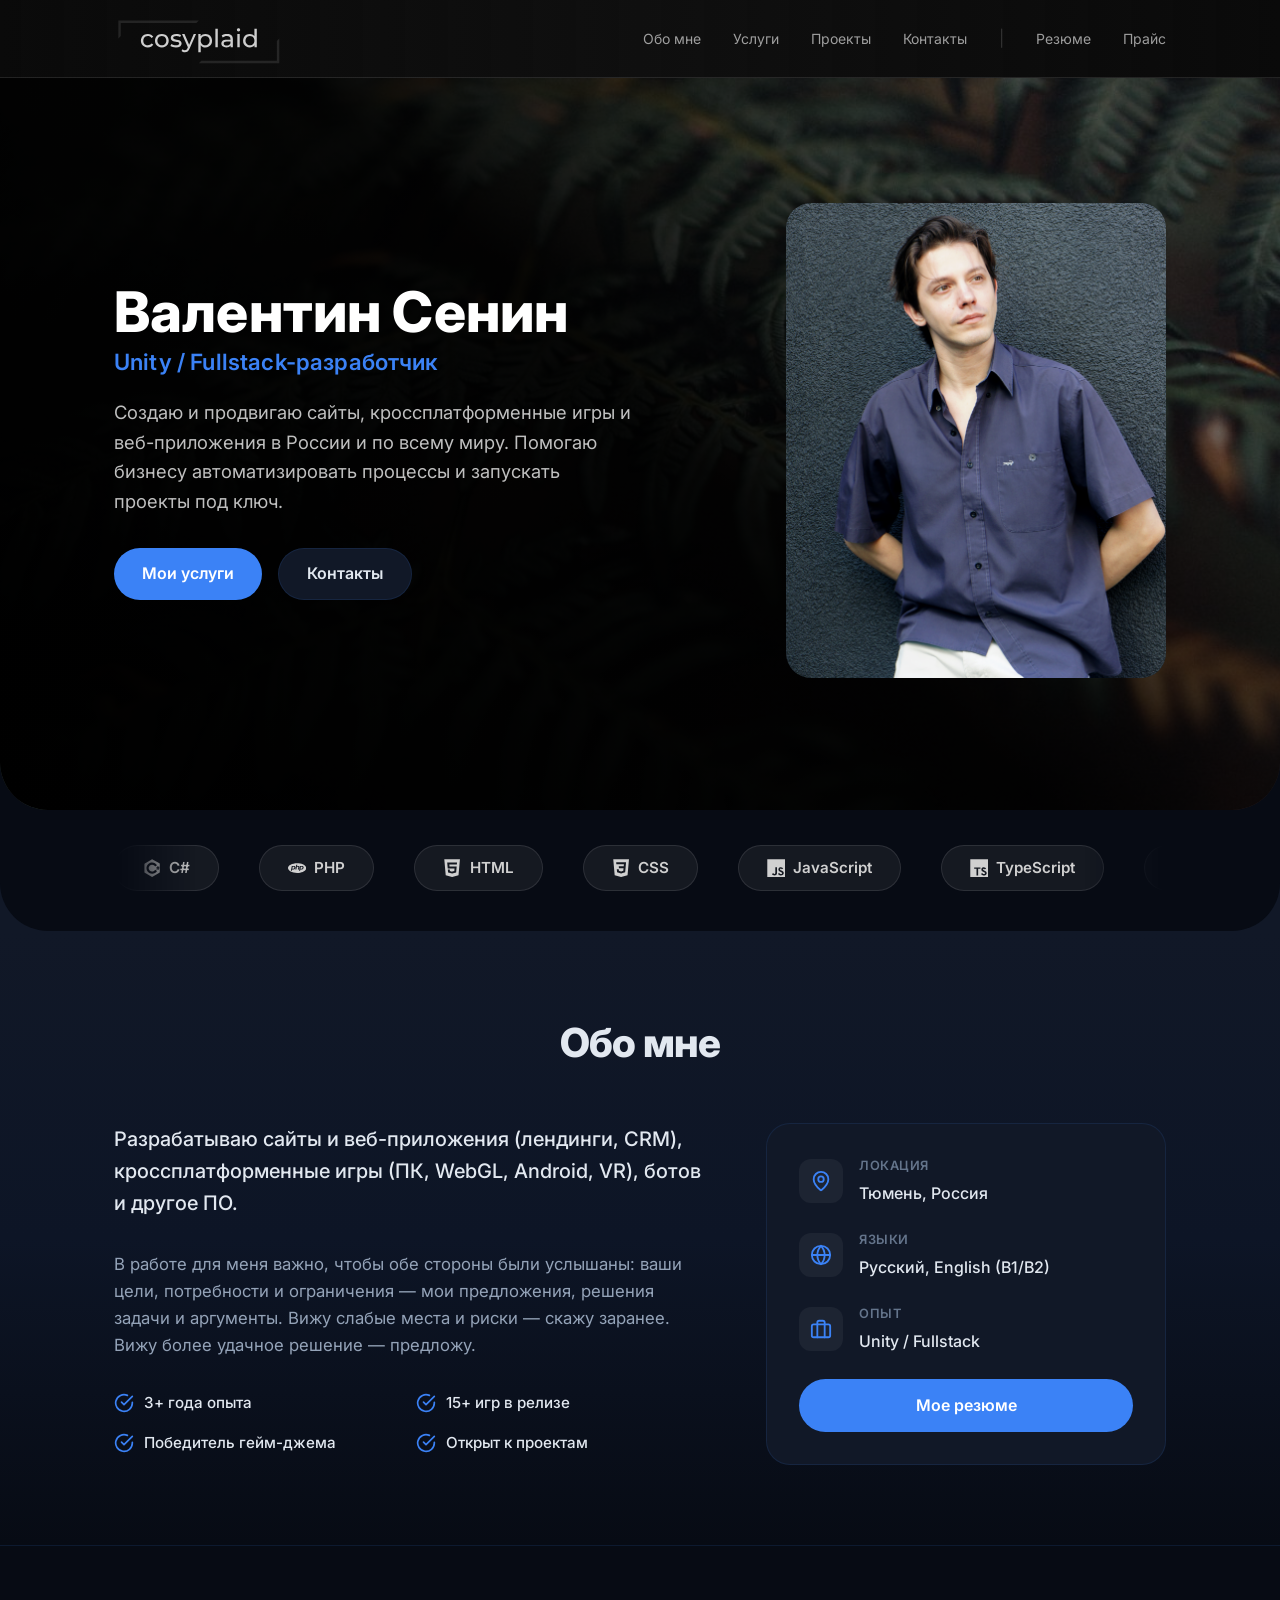
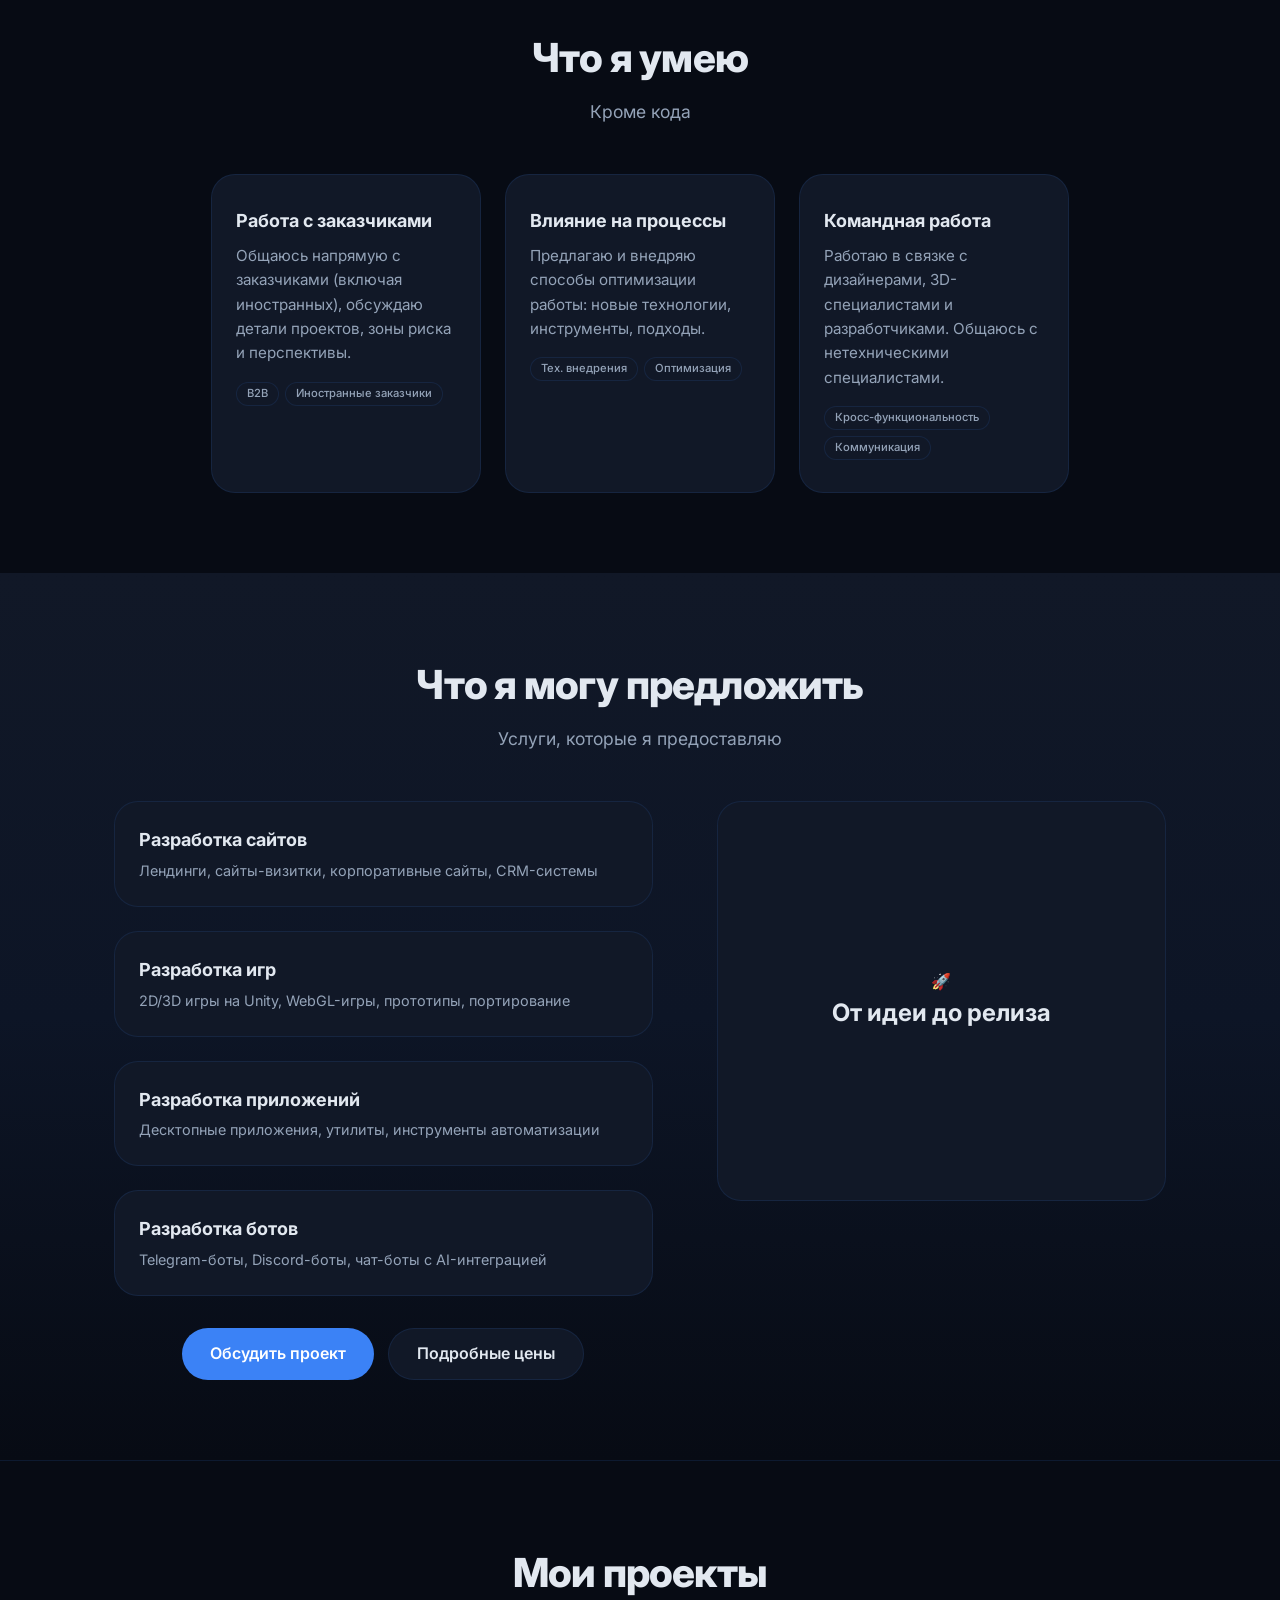
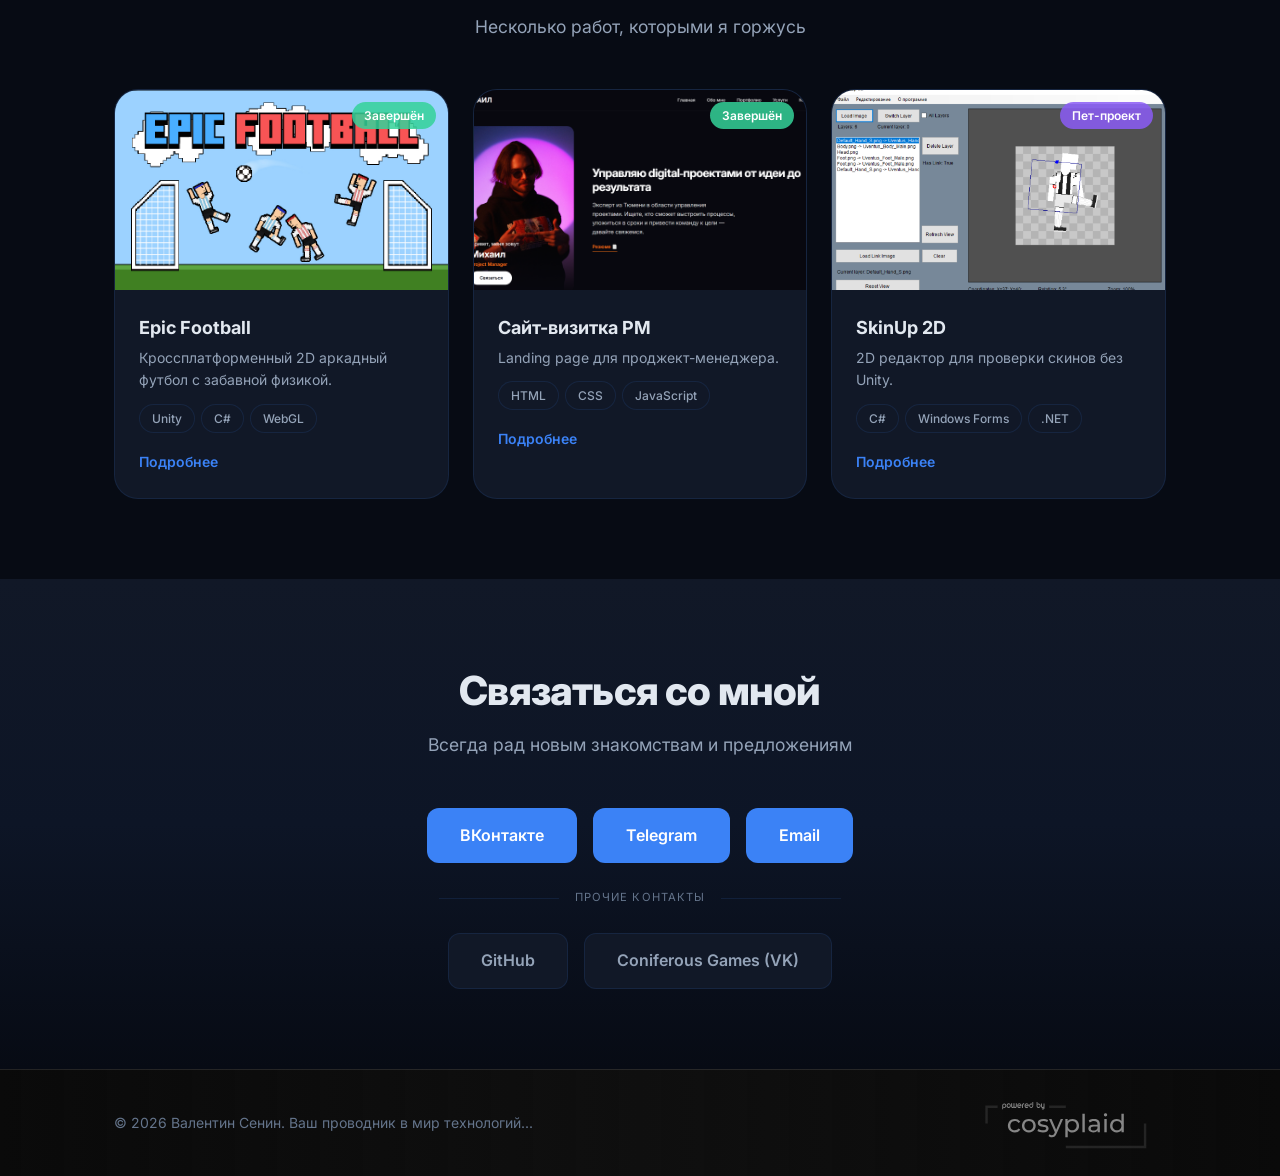
==== commit 8a159a76: "style refactor + delete theme switcher + fix email modal" ====
--- a/index.html
+++ b/index.html
@@ -109,42 +109,15 @@
     <link rel="stylesheet" href="styles/style.css" />
     <link rel="stylesheet" href="styles/developer_style.css" />
     
-    <script src="js/theme.js" defer></script>
     <script src="js/nav.js" defer></script>
     <script src="js/modal.js" defer></script>
-    <!--theme, nav, modal регистрируют себя в window.App -> main,js вызвает init()-->
+    <!--theme, nav, modal регистрируют себя в window.App -> main.js вызвает init()-->
     <script src="js/main.js" defer></script>
     
-    <script>
-        // Тема: localStorage → системная → dark (fallback)
-        // Синхронно, без defer, чтобы избежать FOUC
-        (function() {
-            const saved = localStorage.getItem('theme');
-            let theme;
-
-            if (saved === 'light' || saved === 'dark') {
-                theme = saved;
-            } else {
-                const prefersLight = window.matchMedia('(prefers-color-scheme: light)').matches;
-                theme = prefersLight ? 'light' : 'dark';
-                // НЕ пишем в localStorage — чтобы тема продолжала следовать за системной
-            }
-
-            document.documentElement.setAttribute('data-theme', theme);
-        })();
-    </script>
 </head>
 <body id="top">
 
-    <!-- ========== ПЕРЕКЛЮЧАТЕЛЬ ТЕМ ========== -->
-    <div class="theme-switcher">
-        <label class="toggle-switch">
-            <input type="checkbox" id="theme-toggle" aria-label="Переключить тему" />
-            <span class="toggle-slider" aria-hidden="true"></span>
-        </label>
-    </div>
-
-    <!-- ========== ШАПКА ========== -->
+<!-- ========== ШАПКА ========== -->
 <header class="header user-select-none">
     <div class="container header__inner">
         <!-- <a href="#" class="logo top-logo">
@@ -231,7 +204,7 @@
                 <p class="hero__subtitle">
                     Создаю и продвигаю сайты, кроссплатформенные игры и веб-приложения в России и по всему миру. Помогаю бизнесу автоматизировать процессы и запускать проекты под ключ.
                 </p>
-                
+
                 <!-- Кнопки -->
                 <div class="hero__actions">
                     <a href="#services" class="btn btn--primary">Мои услуги</a>
@@ -814,36 +787,36 @@
     </div>
     
     <!-- Email Modal -->
-    <div class="modal-overlay" id="modal-skinup-2d">
+    <div class="modal-overlay" id="modal-email">
         <div class="modal"
              role="dialog"
              aria-modal="true"
-             aria-labelledby="modal-skinup-2d-title">
+             aria-labelledby="modal-email-title">
             <button class="modal__close" aria-label="Закрыть">✕</button>
             <div class="modal__scroll">
-                <div class="modal__image">
-                    <img src="resources/projects/SkinUp2D.png" alt="SkinUp 2D" loading="lazy" decoding="async"/>
-                </div>
                 <div class="modal__body">
-                    <h2 class="modal__title" id="modal-skinup-2d-title">SkinUp 2D</h2>
-                    <div class="modal__meta">
-                        <span class="modal__status status--pet-project">Пет-проект</span>
-                        <span class="modal__year">2025</span>
-                    </div>
-                    <div class="modal__description">
-                        <p>
-                            <strong>SkinUp 2D</strong> — легковесный 2D редактор-визуализатор на Windows Forms для проверки скинов без Unity.
-                        </p>
-                        <p>
-                            <strong>Результат:</strong>
-                            <span>экономия ≈50% времени</span>
-                        </p>
-                    </div>
-                    <div class="modal__tags user-select-none">
-                        <span class="tag">C#</span>
-                        <span class="tag">Windows Forms</span>
-                        <span class="tag">.NET</span>
-                    </div>
+                    <h2 class="modal__title" id="modal-email-title">Email</h2>
+
+                    <div class="email-copy">
+                        <input type="email"
+                               class="email-copy__field"
+                               value="cosyplaid@gmail.com"
+                               readonly
+                               aria-label="Email address" />
+                        <button type="button"
+                                class="email-copy__button"
+                                data-copy="cosyplaid@gmail.com"
+                                aria-label="Скопировать email">
+                            <svg class="email-copy__icon email-copy__icon--copy" xmlns="http://www.w3.org/2000/svg" width="18" height="18" viewBox="0 0 24 24" fill="none" stroke="currentColor" stroke-width="2" stroke-linecap="round" stroke-linejoin="round" aria-hidden="true">
+                                <rect width="14" height="14" x="8" y="8" rx="2" ry="2"/>
+                                <path d="M4 16c-1.1 0-2-.9-2-2V4c0-1.1.9-2 2-2h10c1.1 0 2 .9 2 2"/>
+                            </svg>
+                            <svg class="email-copy__icon email-copy__icon--check" xmlns="http://www.w3.org/2000/svg" width="18" height="18" viewBox="0 0 24 24" fill="none" stroke="currentColor" stroke-width="2" stroke-linecap="round" stroke-linejoin="round" aria-hidden="true">
+                                <path d="M20 6 9 17l-5-5"/>
+                            </svg>
+                        </button>
+                    </div>
+                    <p class="email-copy__message user-select-none" role="status" aria-live="polite">Copied to clipboard</p>
                 </div>
             </div>
         </div>
--- a/styles/style.css
+++ b/styles/style.css
@@ -1,39 +1,15 @@
 /* ==========================================================================
-   1. ПЕРЕМЕННЫЕ И ТЕМЫ
+   1. ПЕРЕМЕННЫЕ (DARK THEME)
    ========================================================================== */
 :root {
+    /* Основные переменные */
     --font-family: 'Inter', -apple-system, BlinkMacSystemFont, sans-serif;
     --container-width: 1100px;
     --radius-lg: 24px;
     --radius-sm: 12px;
     --transition: 0.3s ease;
-}
-
-* {
-    -webkit-tap-highlight-color: transparent;
-}
-
-/* ТЕМА 1: СВЕТЛАЯ */
-[data-theme="light"] {
-    --bg-primary: #FDFBF7;
-    --bg-secondary: #F5F0E8;
-    --bg-card: #FDFBF7;
-    --bg-card-hover: #E8DFD0;
-
-    --text-primary: #2C2418;
-    --text-secondary: #5C4A3A;
-    --text-muted: #8B7355;
-
-    --border-color: #E0D5C2;
-    --border-color-light: #D4C5AE;
-
-    --accent: #3B82F6;
-    --accent-hover: #60A5FA;
-    --shadow: 0 8px 32px rgba(44, 36, 24, 0.08);
-}
-
-/* ТЕМА 2: ТЁМНАЯ */
-[data-theme="dark"] {
+
+    /* Цвета (бывшая темная тема) */
     --bg-primary: #111827;
     --bg-secondary: #070B14;
     --bg-card: #111827;
@@ -51,11 +27,16 @@
     --shadow: 0 8px 32px rgba(0, 0, 0, 0.6);
 }
 
+* {
+    -webkit-tap-highlight-color: transparent;
+}
 
 /* ==========================================================================
    2. БАЗОВЫЕ СБРОСЫ И ТИПОГРАФИКА
    ========================================================================== */
-*, *::before, *::after {
+*, 
+*::before, 
+*::after {
     margin: 0;
     padding: 0;
     box-sizing: border-box;
@@ -71,7 +52,6 @@
     background-color: var(--bg-primary);
     color: var(--text-primary);
     line-height: 1.6;
-    transition: background-color 0.4s ease, color 0.4s ease;
 }
 
 body.modal-open {
@@ -94,7 +74,6 @@
     padding: 0 24px;
 }
 
-/* Универсальные заголовки секций */
 .section-title {
     font-size: 2.5rem;
     font-weight: 800;
@@ -115,20 +94,9 @@
     -webkit-user-select: none !important;
 }
 
-[data-theme="dark"] .section-gradient {
-    background: linear-gradient(180deg, var(--bg-primary) 0%, #0D1526 50%, var(--bg-secondary) 100%);
-}
-
-.sr-only {
-    position: absolute; width: 1px; height: 1px; padding: 0; margin: -1px;
-    overflow: hidden; clip: rect(0, 0, 0, 0); white-space: nowrap; border: 0;
-}
-
-
 /* ==========================================================================
-   3. КОМПОНЕНТЫ (Кнопки, Теги, Тумблеры)
+   3. КОМПОНЕНТЫ (Кнопки, Теги)
    ========================================================================== */
-/* Кнопки */
 .btn--primary {
     background: var(--accent);
     color: #fff;
@@ -157,7 +125,6 @@
     justify-content: center;
 }
 
-/* Теги */
 .tag {
     display: inline-block;
     padding: 4px 12px;
@@ -172,73 +139,34 @@
     white-space: nowrap;
 }
 
-.tag--small { padding: 2px 10px; font-size: 0.7rem; }
-.tag--learning { background: rgba(59, 130, 246, 0.06); border: 1px dashed var(--accent); color: var(--accent); }
-.tag--blue { border-color: var(--accent); color: var(--accent); background: rgba(59, 130, 246, 0.06); }
-.tag--green { border-color: #22C55E; color: #22C55E; background: rgba(34, 197, 94, 0.06); }
-.tag--purple { border-color: #8B5CF6; color: #8B5CF6; background: rgba(139, 92, 246, 0.06); }
-
-/* Тумблер темы */
-.theme-switcher {
-    position: fixed;
-    bottom: 24px;
-    right: 24px;
-    z-index: 9999;
-}
-
-.toggle-switch {
-    position: relative;
-    display: inline-block;
-    width: 56px;
-    height: 30px;
-    cursor: pointer;
-}
-
-.toggle-switch input { opacity: 0; width: 0; height: 0; }
-
-.toggle-slider {
-    position: absolute;
-    inset: 0;
-    background: #111827;
-    border: 1px solid rgba(255, 255, 255, 0.15);
-    border-radius: 50px;
-    transition: all 0.4s cubic-bezier(0.25, 0.46, 0.45, 0.94);
-}
-
-.toggle-slider::before {
-    content: '';
-    position: absolute;
-    height: 22px;
-    width: 22px;
-    left: 3px;
-    bottom: 3px;
-    background: #F5F0E8;
-    border-radius: 50%;
-    transition: all 0.4s cubic-bezier(0.25, 0.46, 0.45, 0.94);
-    box-shadow: 0 2px 6px rgba(0, 0, 0, 0.3);
-}
-
-.toggle-switch input:checked + .toggle-slider {
-    background: #5C4A3A;
-    border-color: rgba(255, 255, 255, 0.1);
-}
-
-.toggle-switch input:checked + .toggle-slider::before {
-    background: #e8dfd0;
-    transform: translateX(26px);
-    box-shadow: 0 2px 6px rgba(0, 0, 0, 0.2);
-}
-
-[data-theme="dark"] .toggle-switch:hover .toggle-slider,
-[data-theme="dark"] .toggle-switch input:checked:hover + .toggle-slider {
-    box-shadow: 0 0 0 0.2px rgba(59, 130, 246, 0.25), 0 0 8px 2px rgba(59, 130, 246, 0.35);
-}
-
-[data-theme="light"] .toggle-switch:hover .toggle-slider,
-[data-theme="light"] .toggle-switch input:checked:hover + .toggle-slider {
-    box-shadow: 0 0 0 0.2px rgba(0, 0, 0, 0.4), 0 0 8px 2px rgba(0, 0, 0, 0.3);
-}
-
+.tag--small {
+    padding: 2px 10px;
+    font-size: 0.7rem;
+}
+
+.tag--learning {
+    background: rgba(59, 130, 246, 0.06);
+    border: 1px dashed var(--accent);
+    color: var(--accent);
+}
+
+.tag--blue {
+    border-color: var(--accent);
+    color: var(--accent);
+    background: rgba(59, 130, 246, 0.06);
+}
+
+.tag--green {
+    border-color: #22C55E;
+    color: #22C55E;
+    background: rgba(34, 197, 94, 0.06);
+}
+
+.tag--purple {
+    border-color: #8B5CF6;
+    color: #8B5CF6;
+    background: rgba(139, 92, 246, 0.06);
+}
 
 /* ==========================================================================
    4. ШАПКА (HEADER)
@@ -248,10 +176,12 @@
     top: 0;
     left: 0;
     width: 100%;
-    background: linear-gradient(90deg, #0a0a0a 0%, transparent 50%), linear-gradient(270deg, #0a0a0a 0%, transparent 50%), #0F0F0F;
+    background: linear-gradient(90deg, #0a0a0a 0%, transparent 50%), 
+                linear-gradient(270deg, #0a0a0a 0%, transparent 50%), 
+                #0F0F0F;
     border-bottom: 1px solid rgba(255, 255, 255, 0.1);
     z-index: 1000;
-    padding: 16px 0;
+    padding: 20px 0;
 }
 
 .header__inner {
@@ -292,7 +222,10 @@
     display: inline-block;
 }
 
-.nav__list { display: flex; gap: 32px; }
+.nav__list {
+    display: flex;
+    gap: 32px;
+}
 
 .nav__link {
     font-size: 0.875rem;
@@ -314,8 +247,16 @@
     transition: width 0.3s;
 }
 
-.nav__divider { color: rgba(255, 255, 255, 0.15); user-select: none; display: flex; align-items: center; }
-.nav__divider-mobile { display: none; }
+.nav__divider {
+    color: rgba(255, 255, 255, 0.15);
+    user-select: none;
+    display: flex;
+    align-items: center;
+}
+
+.nav__divider-mobile {
+    display: none;
+}
 
 .burger {
     display: none;
@@ -335,17 +276,24 @@
     transition: all 0.3s;
 }
 
-.burger--active .burger__line:nth-child(1) { transform: translateY(7px) rotate(45deg); }
-.burger--active .burger__line:nth-child(2) { opacity: 0; }
-.burger--active .burger__line:nth-child(3) { transform: translateY(-7px) rotate(-45deg); }
-
+.burger--active .burger__line:nth-child(1) {
+    transform: translateY(7px) rotate(45deg);
+}
+
+.burger--active .burger__line:nth-child(2) {
+    opacity: 0;
+}
+
+.burger--active .burger__line:nth-child(3) {
+    transform: translateY(-7px) rotate(-45deg);
+}
 
 /* ==========================================================================
    5. СЕКЦИИ И БЛОКИ
    ========================================================================== */
 .hero {
     position: relative;
-    min-height: 90vh; /* Чуть уменьшил, чтобы не было слишком много пустоты */
+    min-height: 90vh;
     display: flex;
     align-items: center;
     padding-top: 70px;
@@ -358,10 +306,9 @@
     font-size: 3.5rem;
     line-height: 1.15;
     font-weight: 800;
-    letter-spacing: -0.03em;
+    letter-spacing: 0.01rem;
     margin-bottom: 24px;
     color: #ffffff;
-    letter-spacing: 0.01rem; 
 }
 
 .hero__role {
@@ -370,7 +317,7 @@
     font-weight: 600;
     margin-top: 4px;
     color: var(--accent);
-    letter-spacing: 0.01rem; 
+    letter-spacing: 0.01rem;
 }
 
 .hero__bg {
@@ -411,28 +358,19 @@
     color: #ffffff;
 }
 
-.hero__badge {
-    display: inline-block;
-    font-size: 1.1rem;
-    font-weight: 600;
-    color: var(--accent);
-    margin-bottom: 16px;
-}
-
 .hero__subtitle {
     font-size: 1.15rem;
     line-height: 1.6;
     color: rgba(255, 255, 255, 0.75);
-    max-width: 520px; /* Чуть расширил, чтобы текст дышал */
+    max-width: 520px;
 }
 
 .hero__actions {
     display: flex;
     gap: 16px;
-    margin-top: 32px; 
-}
-
-/* Рамка под фото в Hero */
+    margin-top: 32px;
+}
+
 .hero__image-wrapper {
     display: flex;
     justify-content: flex-end;
@@ -442,7 +380,7 @@
     width: 100%;
     max-width: 380px;
     aspect-ratio: 4/5;
-    border-radius: 25px; 
+    border-radius: 25px;
     overflow: hidden;
     margin-block: 20px;
 }
@@ -455,245 +393,996 @@
 }
 
 /* TECH-STACK */
-.tech-stack { margin-top: -100px; transition: background 0.4s; position: relative; z-index: 1; }
-.tech-stack__wrapper { width: 100%; background: var(--bg-secondary); border-radius: 0 0 48px 48px; padding: 125px 0 30px; transition: all 0.4s; position: relative; }
-.tech-stack__scroll-container { max-width: var(--container-width); margin: 0 auto; padding: 0 24px; position: relative; }
-.tech-stack__scroll { overflow: hidden; position: relative; padding: 10px 0; mask-image: linear-gradient(to right, transparent, black 8%, black 92%, transparent); -webkit-mask-image: linear-gradient(to right, transparent, black 8%, black 92%, transparent); }
-.tech-stack__track { display: flex; gap: 40px; animation: scrollTech 20s linear infinite; width: max-content; }
-.tech-stack__item { display: flex; align-items: center; gap: 8px; flex-shrink: 0; padding: 10px 28px; border-radius: 100px; font-weight: 600; font-size: 0.95rem; transition: all 0.3s; white-space: nowrap; position: relative; z-index: 1; cursor: default; }
-.tech-stack__icon { width: 1.2em; height: 1.2em; object-fit: contain; display: block; }
-[data-theme="light"] .tech-stack__item { background: var(--bg-card); border: 1px solid var(--border-color); color: var(--text-secondary); }
-[data-theme="dark"] .tech-stack__item { background: rgba(255, 255, 255, 0.06); border: 1px solid rgba(255, 255, 255, 0.1); color: #d0d0d0; }
+.tech-stack {
+    margin-top: -100px;
+    position: relative;
+    z-index: 1;
+}
+
+.tech-stack__wrapper {
+    width: 100%;
+    background: var(--bg-secondary);
+    border-radius: 0 0 48px 48px;
+    padding: 125px 0 30px;
+    position: relative;
+}
+
+.tech-stack__scroll-container {
+    max-width: var(--container-width);
+    margin: 0 auto;
+    padding: 0 24px;
+    position: relative;
+}
+
+.tech-stack__scroll {
+    overflow: hidden;
+    position: relative;
+    padding: 10px 0;
+    mask-image: linear-gradient(to right, transparent, black 8%, black 92%, transparent);
+    -webkit-mask-image: linear-gradient(to right, transparent, black 8%, black 92%, transparent);
+}
+
+.tech-stack__track {
+    display: flex;
+    gap: 40px;
+    animation: scrollTech 20s linear infinite;
+    width: max-content;
+}
+
+.tech-stack__item {
+    display: flex;
+    align-items: center;
+    gap: 8px;
+    flex-shrink: 0;
+    padding: 10px 28px;
+    border-radius: 100px;
+    font-weight: 600;
+    font-size: 0.95rem;
+    white-space: nowrap;
+    position: relative;
+    z-index: 1;
+    cursor: default;
+    background: rgba(255, 255, 255, 0.06);
+    border: 1px solid rgba(255, 255, 255, 0.1);
+    color: #d0d0d0;
+    transition: all 0.3s;
+}
+
+.tech-stack__icon {
+    width: 1.2em;
+    height: 1.2em;
+    object-fit: contain;
+    display: block;
+}
 
 @keyframes scrollTech {
     0% { transform: translateX(0); }
     100% { transform: translateX(-50%); }
 }
 
-/* ABOUT (НОВАЯ СТРУКТУРА) */
-.about { padding: 80px 0; background: var(--bg-primary); transition: background 0.4s; z-index: 2; }
-.about__layout { display: grid; grid-template-columns: 1fr 400px; gap: 64px; align-items: start; margin-top: 48px; }
-.about__content { font-size: 1.05rem; line-height: 1.6; color: var(--text-secondary); }
-.about__lead { font-size: 1.25rem; color: var(--text-primary); font-weight: 500; margin-bottom: 20px; }
-.about__content > p { margin-bottom: 32px; }
-
-.about__stats { display: grid; grid-template-columns: 1fr 1fr; gap: 16px; list-style: none; padding: 0; }
-.about__stats li { display: flex; align-items: center; gap: 10px; font-size: 0.95rem; font-weight: 500; color: var(--text-primary); }
-.about__stat-icon { width: 20px; height: 20px; color: var(--accent); flex-shrink: 0; }
-
-.about__sidebar { background: var(--bg-card); border: 1px solid var(--border-color); border-radius: var(--radius-lg); padding: 32px; max-width: 500px;}
-.about__aside { display: flex; flex-direction: column; gap: 24px; }
-.about__aside .btn--primary { width: 100%; padding: 14px 24px; text-align: center; justify-content: center; }
-
-.about__facts { list-style: none; padding: 0; margin: 0; display: flex; flex-direction: column; gap: 24px; }
-.about__facts li { display: flex; align-items: center; gap: 16px; }
-.about__fact-icon { width: 44px; height: 44px; border-radius: 12px; background: rgba(255, 255, 255, 0.05); display: flex; align-items: center; justify-content: center; color: var(--accent); flex-shrink: 0; }
-[data-theme="light"] .about__fact-icon { background: rgba(0, 0, 0, 0.05); }
-.about__fact-icon svg { width: 22px; height: 22px; }
-.about__fact-text { display: flex; flex-direction: column; gap: 4px; }
-.about__fact-label { font-size: 0.8rem; font-weight: 600; color: var(--text-muted); text-transform: uppercase; letter-spacing: 0.5px; }
-.about__fact-value { font-size: 1rem; font-weight: 500; color: var(--text-primary); }
+/* ABOUT */
+.about {
+    padding: 80px 0;
+    background: var(--bg-primary);
+    z-index: 2;
+}
+
+.about__layout {
+    display: grid;
+    grid-template-columns: 1fr 400px;
+    gap: 64px;
+    align-items: start;
+    margin-top: 48px;
+}
+
+.about__content {
+    font-size: 1.05rem;
+    line-height: 1.6;
+    color: var(--text-secondary);
+}
+
+.about__lead {
+    font-size: 1.25rem;
+    color: var(--text-primary);
+    font-weight: 500;
+    margin-bottom: 20px;
+}
+
+.about__content > p {
+    margin-bottom: 32px;
+}
+
+.about__stats {
+    display: grid;
+    grid-template-columns: 1fr 1fr;
+    gap: 16px;
+    list-style: none;
+    padding: 0;
+}
+
+.about__stats li {
+    display: flex;
+    align-items: center;
+    gap: 10px;
+    font-size: 0.95rem;
+    font-weight: 500;
+    color: var(--text-primary);
+}
+
+.about__stat-icon {
+    width: 20px;
+    height: 20px;
+    color: var(--accent);
+    flex-shrink: 0;
+}
+
+.about__sidebar {
+    background: var(--bg-card);
+    border: 1px solid var(--border-color);
+    border-radius: var(--radius-lg);
+    padding: 32px;
+    max-width: 500px;
+}
+
+.about__aside {
+    display: flex;
+    flex-direction: column;
+    gap: 24px;
+}
+
+.about__aside .btn--primary {
+    width: 100%;
+    padding: 14px 24px;
+    text-align: center;
+    justify-content: center;
+}
+
+.about__facts {
+    list-style: none;
+    padding: 0;
+    margin: 0;
+    display: flex;
+    flex-direction: column;
+    gap: 24px;
+}
+
+.about__facts li {
+    display: flex;
+    align-items: center;
+    gap: 16px;
+}
+
+.about__fact-icon {
+    width: 44px;
+    height: 44px;
+    border-radius: 12px;
+    background: rgba(255, 255, 255, 0.05);
+    display: flex;
+    align-items: center;
+    justify-content: center;
+    color: var(--accent);
+    flex-shrink: 0;
+}
+
+.about__fact-icon svg {
+    width: 22px;
+    height: 22px;
+}
+
+.about__fact-text {
+    display: flex;
+    flex-direction: column;
+    gap: 4px;
+}
+
+.about__fact-label {
+    font-size: 0.8rem;
+    font-weight: 600;
+    color: var(--text-muted);
+    text-transform: uppercase;
+    letter-spacing: 0.5px;
+}
+
+.about__fact-value {
+    font-size: 1rem;
+    font-weight: 500;
+    color: var(--text-primary);
+}
 
 /* SERVICES */
-.services { padding: 80px 0; background: var(--bg-primary); transition: background 0.4s; z-index: 2; }
-.services__grid { display: grid; grid-template-columns: 1.2fr 1fr; gap: 64px; align-items: start; }
-.services__list { display: flex; flex-direction: column; gap: 24px; }
-.service-item { display: flex; gap: 20px; padding: 24px; background: var(--bg-card); border: 1px solid var(--border-color); border-radius: var(--radius-lg); transition: all 0.35s ease; }
-.service-item__title { font-size: 1.125rem; font-weight: 700; color: var(--text-primary); margin-bottom: 4px; }
-.service-item__description { font-size: 0.9rem; color: var(--text-secondary); line-height: 1.6; }
-.services__action { display: flex; justify-content: center; gap: 14px; margin-top: 8px; }
-.services__visual { display: flex; align-items: center; justify-content: center; min-height: 400px; background: var(--bg-card); border: 1px solid var(--border-color); border-radius: var(--radius-lg); padding: 40px; position: sticky; top: 100px; }
-.services__visual-card { text-align: center; }
-.services__visual-text { font-size: 1.5rem; font-weight: 700; color: var(--text-primary); text-align: center; }
+.services {
+    padding: 80px 0;
+    background: var(--bg-primary);
+    z-index: 2;
+}
+
+.services__grid {
+    display: grid;
+    grid-template-columns: 1.2fr 1fr;
+    gap: 64px;
+    align-items: start;
+}
+
+.services__list {
+    display: flex;
+    flex-direction: column;
+    gap: 24px;
+}
+
+.service-item {
+    display: flex;
+    gap: 20px;
+    padding: 24px;
+    background: var(--bg-card);
+    border: 1px solid var(--border-color);
+    border-radius: var(--radius-lg);
+    transition: all 0.35s ease;
+}
+
+.service-item__title {
+    font-size: 1.125rem;
+    font-weight: 700;
+    color: var(--text-primary);
+    margin-bottom: 4px;
+}
+
+.service-item__description {
+    font-size: 0.9rem;
+    color: var(--text-secondary);
+    line-height: 1.6;
+}
+
+.services__action {
+    display: flex;
+    justify-content: center;
+    gap: 14px;
+    margin-top: 8px;
+}
+
+.services__visual {
+    display: flex;
+    align-items: center;
+    justify-content: center;
+    min-height: 400px;
+    background: var(--bg-card);
+    border: 1px solid var(--border-color);
+    border-radius: var(--radius-lg);
+    padding: 40px;
+    position: sticky;
+    top: 100px;
+}
+
+.services__visual-card {
+    text-align: center;
+}
+
+.services__visual-text {
+    font-size: 1.5rem;
+    font-weight: 700;
+    color: var(--text-primary);
+    text-align: center;
+}
 
 /* CAPABILITIES */
-.capabilities { padding: 80px 0; background: var(--bg-secondary); transition: background 0.4s; z-index: 2; border-top: 1px solid var(--border-color); }
-.capabilities__grid { display: grid; grid-template-columns: repeat(3, minmax(0, 270px)); justify-content: center; gap: 24px; }
-.capability-card { background: var(--bg-card); border-radius: var(--radius-lg); padding: 32px 24px; border: 1px solid var(--border-color); transition: all 0.35s ease; }
-.capability-card__title { font-size: 1.125rem; font-weight: 700; margin-bottom: 8px; color: var(--text-primary); }
-.capability-card__description { font-size: 0.95rem; color: var(--text-secondary); line-height: 1.6; margin-bottom: 16px; }
-.capability-card__tags { display: flex; flex-wrap: wrap; gap: 6px; }
+.capabilities {
+    padding: 80px 0;
+    background: var(--bg-secondary);
+    z-index: 2;
+    border-top: 1px solid var(--border-color);
+}
+
+.capabilities__grid {
+    display: grid;
+    grid-template-columns: repeat(3, minmax(0, 270px));
+    justify-content: center;
+    gap: 24px;
+}
+
+.capability-card {
+    background: var(--bg-card);
+    border-radius: var(--radius-lg);
+    padding: 32px 24px;
+    border: 1px solid var(--border-color);
+    transition: all 0.35s ease;
+}
+
+.capability-card__title {
+    font-size: 1.125rem;
+    font-weight: 700;
+    margin-bottom: 8px;
+    color: var(--text-primary);
+}
+
+.capability-card__description {
+    font-size: 0.95rem;
+    color: var(--text-secondary);
+    line-height: 1.6;
+    margin-bottom: 16px;
+}
+
+.capability-card__tags {
+    display: flex;
+    flex-wrap: wrap;
+    gap: 6px;
+}
 
 /* PROJECTS */
-.projects { padding: 80px 0; background: var(--bg-secondary); transition: background 0.4s; z-index: 2; border-top: 1px solid var(--border-color); }
-.projects__grid { display: grid; grid-template-columns: repeat(3, 1fr); gap: 24px; }
-.project-card { background: var(--bg-card); border-radius: var(--radius-lg); overflow: hidden; border: 1px solid var(--border-color); transition: all 0.35s; }
-.project-card__image { position: relative; height: 200px; overflow: hidden; background: var(--bg-secondary); }
-.project-card__image img { width: 100%; height: 100%; object-fit: cover; display: block; transition: transform 0.4s ease; }
-.project-card__status { position: absolute; top: 12px; right: 12px; padding: 4px 12px; border-radius: 100px; font-size: 0.75rem; font-weight: 600; background: rgba(0, 0, 0, 0.7); color: #fff; z-index: 2; }
-.status--completed { background: rgba(52, 211, 153, 0.85); }
-.status--in-progress { background: rgba(59, 130, 246, 0.85); }
-.status--pet-project { background: rgba(139, 92, 246, 0.85); }
-.project-card__body { padding: 24px; }
-.project-card__title { font-size: 1.125rem; font-weight: 700; margin-bottom: 4px; }
-.project-card__description { font-size: 0.875rem; color: var(--text-secondary); margin-bottom: 12px; }
-.project-card__tags { display: flex; flex-wrap: wrap; gap: 6px; margin-bottom: 16px; }
-.project-card__more { font-size: 0.875rem; font-weight: 600; color: var(--accent); transition: color 0.2s; }
+.projects {
+    padding: 80px 0;
+    background: var(--bg-secondary);
+    z-index: 2;
+    border-top: 1px solid var(--border-color);
+}
+
+.projects__grid {
+    display: grid;
+    grid-template-columns: repeat(3, 1fr);
+    gap: 24px;
+}
+
+.project-card {
+    background: var(--bg-card);
+    border-radius: var(--radius-lg);
+    overflow: hidden;
+    border: 1px solid var(--border-color);
+    transition: all 0.35s ease;
+}
+
+.project-card__image {
+    position: relative;
+    height: 200px;
+    overflow: hidden;
+    background: var(--bg-secondary);
+}
+
+.project-card__image img {
+    width: 100%;
+    height: 100%;
+    object-fit: cover;
+    display: block;
+    transition: transform 0.4s ease;
+}
+
+.project-card__status {
+    position: absolute;
+    top: 12px;
+    right: 12px;
+    padding: 4px 12px;
+    border-radius: 100px;
+    font-size: 0.75rem;
+    font-weight: 600;
+    background: rgba(0, 0, 0, 0.7);
+    color: #fff;
+    z-index: 2;
+}
+
+.status--completed {
+    background: rgba(52, 211, 153, 0.85);
+}
+
+.status--in-progress {
+    background: rgba(59, 130, 246, 0.85);
+}
+
+.status--pet-project {
+    background: rgba(139, 92, 246, 0.85);
+}
+
+.project-card__body {
+    padding: 24px;
+}
+
+.project-card__title {
+    font-size: 1.125rem;
+    font-weight: 700;
+    margin-bottom: 4px;
+}
+
+.project-card__description {
+    font-size: 0.875rem;
+    color: var(--text-secondary);
+    margin-bottom: 12px;
+}
+
+.project-card__tags {
+    display: flex;
+    flex-wrap: wrap;
+    gap: 6px;
+    margin-bottom: 16px;
+}
+
+.project-card__more {
+    font-size: 0.875rem;
+    font-weight: 600;
+    color: var(--accent);
+}
 
 /* CONTACTS */
-.contacts { padding: 80px 0; background: var(--bg-primary); transition: background 0.4s; z-index: 2; }
-.contacts__inner { text-align: center; }
-.contacts__list { display: flex; flex-wrap: wrap; justify-content: center; gap: 16px; }
-.contacts__link { display: inline-block; padding: 14px 32px; border-radius: var(--radius-sm); font-weight: 600; transition: all 0.3s; border: 1px solid var(--border-color); }
-.contacts__link--primary { background: var(--accent); color: #fff; border-color: transparent; }
-.contacts__link--secondary { background: var(--bg-card); color: var(--text-secondary); }
-.contacts__divider { display: flex; align-items: center; justify-content: center; gap: 16px; margin: 26px 0; color: var(--text-muted); font-size: 0.7rem; text-transform: uppercase; letter-spacing: 0.1em; }
-.contacts__divider::before, .contacts__divider::after { content: ''; flex: 1; max-width: 120px; height: 1px; background: var(--border-color); }
+.contacts {
+    padding: 80px 0;
+    background: var(--bg-primary);
+    z-index: 2;
+}
+
+.contacts__inner {
+    text-align: center;
+}
+
+.contacts__list {
+    display: flex;
+    flex-wrap: wrap;
+    justify-content: center;
+    gap: 16px;
+}
+
+.contacts__link {
+    display: inline-block;
+    padding: 14px 32px;
+    border-radius: var(--radius-sm);
+    font-weight: 600;
+    border: 1px solid var(--border-color);
+    transition: all 0.3s ease;
+}
+
+.contacts__link--primary {
+    background: var(--accent);
+    color: #fff;
+    border-color: transparent;
+}
+
+.contacts__link--secondary {
+    background: var(--bg-card);
+    color: var(--text-secondary);
+}
+
+.contacts__divider {
+    display: flex;
+    align-items: center;
+    justify-content: center;
+    gap: 16px;
+    margin: 26px 0;
+    color: var(--text-muted);
+    font-size: 0.7rem;
+    text-transform: uppercase;
+    letter-spacing: 0.1em;
+}
+
+.contacts__divider::before,
+.contacts__divider::after {
+    content: '';
+    flex: 1;
+    max-width: 120px;
+    height: 1px;
+    background: var(--border-color);
+}
 
 /* FOOTER */
-.footer { padding: 32px 0; background: var(--bg-secondary); color: var(--text-muted); font-size: 0.875rem; text-align: center; border-top: 1px solid var(--border-color); transition: background 0.4s, border-color 0.4s; }
-.footer__inner { display: flex; justify-content: space-between; align-items: center; gap: 20px; }
-
+.footer {
+    padding: 20px 0;
+    background: linear-gradient(90deg, #0a0a0a 0%, transparent 50%), 
+                linear-gradient(270deg, #0a0a0a 0%, transparent 50%), 
+                #0F0F0F;
+    border-top: 1px solid rgba(255, 255, 255, 0.1);
+    color: var(--text-muted);
+    font-size: 0.875rem;
+    text-align: center;
+}
+
+.footer__inner {
+    display: flex;
+    justify-content: space-between;
+    align-items: center;
+    gap: 20px;
+}
 
 /* ==========================================================================
    6. МОДАЛЬНЫЕ ОКНА
    ========================================================================== */
-.modal-overlay { position: fixed; inset: 0; background: rgba(0, 0, 0, 0.6); backdrop-filter: blur(8px); -webkit-backdrop-filter: blur(8px); z-index: 10000; display: none; align-items: center; justify-content: center; padding: 20px; overflow-y: auto; }
-.modal-overlay.active { display: flex; }
-.modal { background: var(--bg-secondary); border-radius: var(--radius-lg); max-width: 720px; width: 100%; margin: auto; position: relative; box-shadow: 0 20px 60px rgba(0, 0, 0, 0.4); overflow: visible; max-height: none; }
-.modal__close { position: absolute; top: 16px; right: 16px; width: 40px; height: 40px; border-radius: 50%; font-size: 1.25rem; cursor: pointer; transition: all 0.2s ease; z-index: 20; display: flex; align-items: center; justify-content: center; line-height: 1; background: rgba(0, 0, 0, 0.65); border: 1px solid rgba(255, 255, 255, 0.2); color: #ffffff; box-shadow: 0 2px 12px rgba(0, 0, 0, 0.25); }
-.modal__scroll { overflow-y: auto; flex: 1; padding: 0; -webkit-overflow-scrolling: touch; scrollbar-width: thin; scrollbar-color: var(--border-color) transparent; }
-.modal__scroll::-webkit-scrollbar { width: 6px; }
-.modal__scroll::-webkit-scrollbar-track { background: transparent; margin: 12px 0; border-radius: 100px; }
-.modal__scroll::-webkit-scrollbar-thumb { background: var(--border-color); border-radius: 100px; transition: background 0.3s ease; }
-.modal__image { width: 100%; height: 400px; overflow: hidden; flex-shrink: 0; background: var(--bg-secondary); border-radius: var(--radius-lg) var(--radius-lg) 0 0; }
-.modal__image img { width: 100%; height: 100%; object-fit: cover; display: block; }
-.modal__body { padding: 32px 32px 40px; }
-.modal__title { font-size: 1.75rem; font-weight: 800; margin-bottom: 8px; color: var(--text-primary); letter-spacing: -0.02em; }
-.modal__meta { display: flex; align-items: center; gap: 12px; margin-bottom: 20px; flex-wrap: wrap; }
-.modal__status { font-size: 0.875rem; font-weight: 600; }
-.modal__year { font-size: 0.875rem; color: var(--text-muted); }
-.modal__description { color: var(--text-secondary); line-height: 1.8; margin-bottom: 20px; }
-.modal__description p { margin-bottom: 12px; }
-.modal__description ul { padding-left: 20px; margin: 8px 0 16px; }
-.modal__description li { margin-bottom: 4px; list-style-type: disc; }
-.modal__tags { display: flex; flex-wrap: wrap; gap: 6px; margin-bottom: 24px; }
-.modal__links { display: flex; gap: 12px; flex-wrap: wrap; margin-top: 4px; }
-.modal__link { display: inline-flex; align-items: center; gap: 8px; padding: 10px 24px; border-radius: 100px; font-weight: 600; font-size: 0.875rem; transition: all 0.3s ease; text-decoration: none; }
-.modal__link--active { background: var(--accent); color: #fff; border: 1px solid var(--accent); }
-.modal__link--inactive { background: var(--bg-card); color: var(--text-muted); border: 1px solid var(--border-color); cursor: not-allowed; opacity: 0.6; }
-.modal__link--inactive:hover { transform: none; box-shadow: none; }
-.modal__gallery { display: grid; grid-template-columns: repeat(2, 1fr); gap: 12px; margin: 16px 0 20px; justify-items: center; }
-.modal__gallery img { max-width: 100%; max-height: 160px; width: auto; height: auto; object-fit: contain; border-radius: var(--radius-sm); border: 1px solid var(--border-color); cursor: pointer; background: var(--bg-secondary); }
+.modal-overlay {
+    position: fixed;
+    inset: 0;
+    background: rgba(0, 0, 0, 0.6);
+    backdrop-filter: blur(8px);
+    -webkit-backdrop-filter: blur(8px);
+    z-index: 10000;
+    display: none;
+    align-items: center;
+    justify-content: center;
+    padding: 20px;
+    overflow-y: auto;
+}
+
+.modal-overlay.active {
+    display: flex;
+}
+
+.modal {
+    background: var(--bg-secondary);
+    border-radius: var(--radius-lg);
+    max-width: 720px;
+    width: 100%;
+    margin: auto;
+    position: relative;
+    box-shadow: 0 20px 60px rgba(0, 0, 0, 0.4);
+    overflow: visible;
+    max-height: none;
+}
+
+.modal__close {
+    position: absolute;
+    top: 16px;
+    right: 16px;
+    width: 40px;
+    height: 40px;
+    border-radius: 50%;
+    font-size: 1.25rem;
+    cursor: pointer;
+    z-index: 20;
+    display: flex;
+    align-items: center;
+    justify-content: center;
+    line-height: 1;
+    background: rgba(0, 0, 0, 0.65);
+    border: 1px solid rgba(255, 255, 255, 0.2);
+    color: #ffffff;
+    box-shadow: 0 2px 12px rgba(0, 0, 0, 0.25);
+    transition: all 0.2s ease;
+}
+
+.modal__scroll {
+    overflow-y: auto;
+    flex: 1;
+    padding: 0;
+    -webkit-overflow-scrolling: touch;
+    scrollbar-width: thin;
+    scrollbar-color: var(--border-color) transparent;
+}
+
+.modal__scroll::-webkit-scrollbar {
+    width: 6px;
+}
+
+.modal__scroll::-webkit-scrollbar-track {
+    background: transparent;
+    margin: 12px 0;
+    border-radius: 100px;
+}
+
+.modal__scroll::-webkit-scrollbar-thumb {
+    background: var(--border-color);
+    border-radius: 100px;
+}
+
+.modal__image {
+    width: 100%;
+    height: 400px;
+    overflow: hidden;
+    flex-shrink: 0;
+    background: var(--bg-secondary);
+    border-radius: var(--radius-lg) var(--radius-lg) 0 0;
+}
+
+.modal__image img {
+    width: 100%;
+    height: 100%;
+    object-fit: cover;
+    display: block;
+}
+
+.modal__body {
+    padding: 32px 32px 40px;
+}
+
+.modal__title {
+    font-size: 1.75rem;
+    font-weight: 800;
+    margin-bottom: 8px;
+    color: var(--text-primary);
+    letter-spacing: -0.02em;
+}
+
+.modal__meta {
+    display: flex;
+    align-items: center;
+    gap: 12px;
+    margin-bottom: 20px;
+    flex-wrap: wrap;
+}
+
+.modal__status {
+    font-size: 0.875rem;
+    font-weight: 600;
+}
+
+.modal__year {
+    font-size: 0.875rem;
+    color: var(--text-muted);
+}
+
+.modal__description {
+    color: var(--text-secondary);
+    line-height: 1.8;
+    margin-bottom: 20px;
+}
+
+.modal__description p {
+    margin-bottom: 12px;
+}
+
+.modal__description ul {
+    padding-left: 20px;
+    margin: 8px 0 16px;
+}
+
+.modal__description li {
+    margin-bottom: 4px;
+    list-style-type: disc;
+}
+
+.modal__tags {
+    display: flex;
+    flex-wrap: wrap;
+    gap: 6px;
+    margin-bottom: 24px;
+}
+
+.modal__links {
+    display: flex;
+    gap: 12px;
+    flex-wrap: wrap;
+    margin-top: 4px;
+}
+
+.modal__link {
+    display: inline-flex;
+    align-items: center;
+    gap: 8px;
+    padding: 10px 24px;
+    border-radius: 100px;
+    font-weight: 600;
+    font-size: 0.875rem;
+    text-decoration: none;
+    transition: all 0.3s ease;
+}
+
+.modal__link--active {
+    background: var(--accent);
+    color: #fff;
+    border: 1px solid var(--accent);
+}
+
+.modal__link--inactive {
+    background: var(--bg-card);
+    color: var(--text-muted);
+    border: 1px solid var(--border-color);
+    cursor: not-allowed;
+    opacity: 0.6;
+}
+
+.modal__gallery {
+    display: grid;
+    grid-template-columns: repeat(2, 1fr);
+    gap: 12px;
+    margin: 16px 0 20px;
+    justify-items: center;
+}
+
+.modal__gallery img {
+    max-width: 100%;
+    max-height: 160px;
+    width: auto;
+    height: auto;
+    object-fit: contain;
+    border-radius: var(--radius-sm);
+    border: 1px solid var(--border-color);
+    cursor: pointer;
+    background: var(--bg-secondary);
+}
 
 /* EMAIL COPY */
-.email-copy { display: flex; gap: 8px; align-items: stretch; }
-.email-copy__field { flex: 1; min-width: 0; padding: 12px 16px; border: 1px solid var(--border-color); border-radius: var(--radius-sm); background: var(--bg-card); color: var(--text-primary); font-family: var(--font-family); font-size: 0.95rem; font-weight: 500; outline: none; cursor: text; transition: border-color 0.2s; user-select: text; }
-.email-copy__field:focus { border-color: var(--accent); }
-.email-copy__button { flex-shrink: 0; display: flex; align-items: center; justify-content: center; width: 44px; height: 44px; padding: 0; background: var(--accent); color: #ffffff; border: none; border-radius: var(--radius-sm); cursor: pointer; transition: background-color 0.2s; }
-.email-copy__icon { width: 18px; height: 18px; transition: transform 0.2s; }
-.email-copy__icon--check { display: none; }
-.email-copy__button.is-copied { background: #334869; cursor: default; pointer-events: none; }
-.email-copy__button.is-copied .email-copy__icon--copy { display: none; }
-.email-copy__button.is-copied .email-copy__icon--check { display: block; transform: scale(0.9); }
-.email-copy__message { margin: 8px 0 0; min-height: 18px; font-size: 0.8rem; font-weight: 500; color: var(--text-muted); opacity: 0; transition: opacity 0.2s ease; }
-.email-copy__message.is-visible { opacity: 1; }
-
+.email-copy {
+    display: flex;
+    gap: 8px;
+    align-items: stretch;
+}
+
+.email-copy__field {
+    flex: 1;
+    min-width: 0;
+    padding: 12px 16px;
+    border: 1px solid var(--border-color);
+    border-radius: var(--radius-sm);
+    background: var(--bg-card);
+    color: var(--text-primary);
+    font-family: var(--font-family);
+    font-size: 0.95rem;
+    font-weight: 500;
+    outline: none;
+    cursor: text;
+}
+
+.email-copy__field:focus {
+    border-color: var(--accent);
+}
+
+.email-copy__button {
+    flex-shrink: 0;
+    display: flex;
+    align-items: center;
+    justify-content: center;
+    width: 44px;
+    height: 44px;
+    padding: 0;
+    background: var(--accent);
+    color: #ffffff;
+    border: none;
+    border-radius: var(--radius-sm);
+    cursor: pointer;
+    transition: background-color 0.2s;
+}
+
+.email-copy__icon {
+    width: 18px;
+    height: 18px;
+}
+
+.email-copy__icon--check {
+    display: none;
+}
+
+.email-copy__button.is-copied {
+    background: #334869;
+    cursor: default;
+    pointer-events: none;
+}
+
+.email-copy__button.is-copied .email-copy__icon--copy {
+    display: none;
+}
+
+.email-copy__button.is-copied .email-copy__icon--check {
+    display: block;
+    transform: scale(0.9);
+}
+
+.email-copy__message {
+    margin: 8px 0 0;
+    min-height: 18px;
+    font-size: 0.8rem;
+    font-weight: 500;
+    color: var(--text-muted);
+    opacity: 0;
+}
+
+.email-copy__message.is-visible {
+    opacity: 1;
+}
+
+.section-gradient {
+    background: linear-gradient(180deg, var(--bg-primary) 0%, #0D1526 50%, var(--bg-secondary) 100%);
+}
 
 /* ==========================================================================
-   7. HOVER-ЭФФЕКТЫ (Только для мыши)
+   7. HOVER-ЭФФЕКТЫ
    ========================================================================== */
 @media (hover: hover) and (pointer: fine) {
-    .header__back:hover { color: #ffffff; transform: translateX(-3px); }
-    .header__back:hover svg { stroke: #ffffff; transform: translateX(-3px); }
-    .logo:hover { transform: scale(1.04); }
-    .nav__link:hover { color: #ffffff; }
-    .nav__link:hover::after { width: 100%; }
-    
-    .nav__link--active { color: var(--accent); }
-    .nav__link--active:hover { color: var(--accent-hover); }
-    .nav__link--active::after { width: 100%; background: var(--accent); }
-    .nav__link--external::after { background: #f59e0b; }
-    .nav__link--external:hover { color: #ffffff; }
-    .nav__link--external:hover::after { width: 100%; }
-
-    [data-theme="light"] .tech-stack__item:hover { background: var(--bg-card-hover); color: var(--text-primary); border-color: var(--accent); transform: scale(1.05); }
-    [data-theme="dark"] .tech-stack__item:hover { background: rgba(59, 130, 246, 0.12); border-color: var(--accent); color: #ffffff; transform: scale(1.08); }
-
-    .btn--primary:hover { background: var(--accent-hover); transform: translateY(-2px); box-shadow: var(--shadow); }
-    .btn--secondary:hover { background: var(--bg-card-hover); transform: translateY(-2px); }
-
-    .service-item:hover { transform: translateX(6px); background: var(--bg-card-hover); }
-    .capability-card:hover { transform: translateY(-6px); box-shadow: var(--shadow); background: var(--bg-card-hover); }
-    .project-card:hover { transform: translateY(-8px); box-shadow: var(--shadow); background: var(--bg-card-hover); }
-    
-    [data-theme="dark"] .capability-card:hover, [data-theme="dark"] .service-item:hover, [data-theme="dark"] .project-card:hover { border-color: var(--accent); }
-    [data-theme="light"] .capability-card:hover, [data-theme="light"] .service-item:hover, [data-theme="light"] .project-card:hover { border-color: var(--text-secondary); }
-    
-    .project-card:hover .project-card__image img { transform: scale(1.05); }
-    .project-card__more:hover { color: var(--accent-hover); }
-
-    .contacts__link--primary:hover { background: var(--accent-hover); transform: translateY(-3px); box-shadow: var(--shadow); }
-    .contacts__link--secondary:hover { background: var(--bg-card-hover); color: var(--text-primary); transform: translateY(-3px); }
-
-    .tag:hover { border-color: var(--accent); color: var(--text-primary); }
-    .tag--learning:hover { background: rgba(59, 130, 246, 0.12); }
-
-    .modal__close:hover { background: rgba(0, 0, 0, 0.85); transform: rotate(90deg); border-color: rgba(255, 255, 255, 0.4); }
-    .modal__link--active:hover { background: var(--accent-hover); border-color: var(--accent-hover); transform: translateY(-2px); box-shadow: var(--shadow); }
-    .email-copy__button:not(.is-copied):hover { background: var(--accent-hover); }
-}
-
+    .header__back:hover {
+        color: #ffffff;
+        transform: translateX(-3px);
+    }
+    
+    .header__back:hover svg {
+        stroke: #ffffff;
+        transform: translateX(-3px);
+    }
+    
+    .logo:hover {
+        transform: scale(1.04);
+    }
+    
+    .nav__link:hover {
+        color: #ffffff;
+    }
+    
+    .nav__link:hover::after {
+        width: 100%;
+    }
+    
+    .nav__link--active {
+        color: var(--accent);
+    }
+    
+    .nav__link--active:hover {
+        color: var(--accent-hover);
+    }
+    
+    .nav__link--active::after {
+        width: 100%;
+        background: var(--accent);
+    }
+    
+    .nav__link--external::after {
+        background: #f59e0b;
+    }
+    
+    .nav__link--external:hover {
+        color: #ffffff;
+    }
+    
+    .nav__link--external:hover::after {
+        width: 100%;
+    }
+
+    .tech-stack__item:hover {
+        background: rgba(59, 130, 246, 0.12);
+        border-color: var(--accent);
+        color: #ffffff;
+        transform: scale(1.08);
+    }
+
+    .btn--primary:hover {
+        background: var(--accent-hover);
+        transform: translateY(-2px);
+        box-shadow: var(--shadow);
+    }
+    
+    .btn--secondary:hover {
+        background: var(--bg-card-hover);
+        transform: translateY(-2px);
+    }
+
+    .service-item:hover {
+        transform: translateX(6px);
+        background: var(--bg-card-hover);
+        border-color: var(--accent);
+    }
+    
+    .capability-card:hover {
+        transform: translateY(-6px);
+        box-shadow: var(--shadow);
+        background: var(--bg-card-hover);
+        border-color: var(--accent);
+    }
+    
+    .project-card:hover {
+        transform: translateY(-8px);
+        box-shadow: var(--shadow);
+        background: var(--bg-card-hover);
+        border-color: var(--accent);
+    }
+    
+    .project-card:hover .project-card__image img {
+        transform: scale(1.05);
+    }
+    
+    .project-card__more:hover {
+        color: var(--accent-hover);
+    }
+
+    .contacts__link--primary:hover {
+        background: var(--accent-hover);
+        transform: translateY(-3px);
+        box-shadow: var(--shadow);
+    }
+    
+    .contacts__link--secondary:hover {
+        background: var(--bg-card-hover);
+        color: var(--text-primary);
+        transform: translateY(-3px);
+    }
+
+    .tag:hover {
+        border-color: var(--accent);
+        color: var(--text-primary);
+    }
+    
+    .tag--learning:hover {
+        background: rgba(59, 130, 246, 0.12);
+    }
+
+    .modal__close:hover {
+        background: rgba(0, 0, 0, 0.85);
+        transform: rotate(90deg);
+        border-color: rgba(255, 255, 255, 0.4);
+    }
+    
+    .modal__link--active:hover {
+        background: var(--accent-hover);
+        border-color: var(--accent-hover);
+        transform: translateY(-2px);
+        box-shadow: var(--shadow);
+    }
+    
+    .email-copy__button:not(.is-copied):hover {
+        background: var(--accent-hover);
+    }
+}
 
 /* ==========================================================================
    8. АДАПТИВНОСТЬ
    ========================================================================== */
 @media (max-width: 1024px) {
-    /* Hero */
     .hero {
         min-height: auto;
         padding-top: 140px;
         padding-bottom: 60px;
     }
+    
     .hero__container {
         display: flex;
-        flex-direction: column; 
+        flex-direction: column;
         text-align: center;
     }
+    
     .hero__content {
-        order: 2; /* Текст вторым */
+        order: 2;
         align-items: center;
         text-align: center;
     }
+    
     .hero__image-wrapper {
         order: 1;
         justify-content: center;
     }
+    
     .hero__image-box {
         max-width: 400px;
     }
 
-    /* Другие секции */
-    .services__grid { grid-template-columns: 1fr; gap: 40px; }
-    .services__visual { min-height: 200px; position: static; }
-    .projects__grid { grid-template-columns: repeat(2, 1fr); }
-    .capabilities__grid { grid-template-columns: repeat(2, 1fr); gap: 20px; }
-    .modal__image { height: 350px; }
-    .modal__gallery img { height: 140px; }
-    
-    /* About */
+    .services__grid {
+        grid-template-columns: 1fr;
+        gap: 40px;
+    }
+    
+    .services__visual {
+        min-height: 200px;
+        position: static;
+    }
+    
+    .projects__grid {
+        grid-template-columns: repeat(2, 1fr);
+    }
+    
+    .capabilities__grid {
+        grid-template-columns: repeat(2, 1fr);
+        gap: 20px;
+    }
+    
+    .modal__image {
+        height: 350px;
+    }
+    
+    .modal__gallery img {
+        height: 140px;
+    }
+    
     .about__layout {
         grid-template-columns: 1fr;
         justify-items: center;
         gap: 40px;
         margin-top: 32px;
     }
+    
     .about__sidebar {
         width: 100%;
     }
+    
     .about__stats {
         grid-template-columns: max-content max-content;
         justify-content: center;
         gap: 12px 48px;
     }
+    
     .about__facts {
-        align-items: center; 
-    }
+        align-items: center;
+    }
+    
     .about__facts li {
         justify-content: flex-start;
         width: 100%;
         max-width: 280px;
     }
+    
     .about__aside .btn--primary {
         max-width: 300px;
         min-width: fit-content;
@@ -702,108 +1391,292 @@
 }
 
 @media (max-width: 768px) {
-    .header { background: #0a0a0a; }
-    .burger { display: flex; }
+    .burger {
+        display: flex;
+    }
+    
     .hero__image-box {
         max-width: 300px;
     }
+    
     .nav {
-        position: absolute; top: 100%; left: 0; width: 100%;
-        background: #151519; padding: 24px; border-bottom: 1px solid rgba(255, 255, 255, 0.06);
-        transform: translateY(-120%); opacity: 0; transition: all 0.3s ease; pointer-events: none; z-index: 999;
-    }
-    
-    .nav--open { transform: translateY(0); opacity: 1; pointer-events: auto; }
-    .nav__list { flex-direction: column; gap: 16px; align-items: center; }
-    .nav__link { font-size: 1rem; color: rgba(255, 255, 255, 0.7); }
-    .nav__link:hover { color: #ffffff; }
-    .nav__link--active { color: var(--accent); font-weight: 700; }
-    .nav__link--active::after { width: 100%; background: var(--accent); }
-    .nav__divider { display: none; }
-    .nav__divider-mobile { display: flex !important; width: 40px; height: 1px; background: rgba(255, 255, 255, 0.15); margin: 4px 0; }
-    
-    .about__stats { grid-template-columns: 1fr; gap: 12px;}
-    .service-item { padding: 20px 16px; }
-    .projects__grid { grid-template-columns: 1fr; max-width: 480px; margin: 0 auto; }
-    
-    .hero__title { font-size: 2.5rem; }
-    .section-title { font-size: 2rem; }
-    .tech-stack__item { padding: 10px 24px; font-size: 0.875rem; }
-    .tech-stack__wrapper { padding: 110px 0 15px; }
-    .skills__columns { grid-template-columns: 1fr; gap: 32px; }
-    .modal__image { height: 300px; }
-    .modal__gallery img { height: 120px; }
-    .footer__inner { flex-direction: column; }
-    .about__sidebar { padding: 24px; }
+        position: absolute;
+        top: 100%;
+        left: 0;
+        width: 100%;
+        background: #151519;
+        padding: 24px;
+        border-bottom: 1px solid rgba(255, 255, 255, 0.06);
+        transform: translateY(-120%);
+        opacity: 0;
+        transition: all 0.3s ease;
+        pointer-events: none;
+        z-index: 999;
+    }
+    
+    .nav--open {
+        transform: translateY(0);
+        opacity: 1;
+        pointer-events: auto;
+    }
+    
+    .nav__list {
+        flex-direction: column;
+        gap: 16px;
+        align-items: center;
+    }
+    
+    .nav__link {
+        font-size: 1rem;
+        color: rgba(255, 255, 255, 0.7);
+    }
+    
+    .nav__link--active {
+        color: var(--accent);
+        font-weight: 700;
+    }
+    
+    .nav__link--active::after {
+        width: 100%;
+        background: var(--accent);
+    }
+    
+    .nav__divider {
+        display: none;
+    }
+    
+    .nav__divider-mobile {
+        display: flex !important;
+        width: 40px;
+        height: 1px;
+        background: rgba(255, 255, 255, 0.15);
+        margin: 4px 0;
+    }
+    
+    .about__stats {
+        grid-template-columns: 1fr;
+        gap: 12px;
+    }
+    
+    .service-item {
+        padding: 20px 16px;
+    }
+    
+    .projects__grid {
+        grid-template-columns: 1fr;
+        max-width: 480px;
+        margin: 0 auto;
+    }
+    
+    .hero__title {
+        font-size: 2.5rem;
+    }
+    
+    .section-title {
+        font-size: 2rem;
+    }
+    
+    .tech-stack__item {
+        padding: 10px 24px;
+        font-size: 0.875rem;
+    }
+    
+    .tech-stack__wrapper {
+        padding: 110px 0 15px;
+    }
+    
+    .modal__image {
+        height: 300px;
+    }
+    
+    .modal__gallery img {
+        height: 120px;
+    }
+    
+    .footer__inner {
+        flex-direction: column;
+    }
+    
+    .about__sidebar {
+        padding: 24px;
+    }
 }
 
 @media (max-width: 640px) {
-    .header__back span { display: inline; }
-    .hero__title { font-size: 2rem; }
-    .hero__role { font-size: 1.25rem; }
-    .hero__subtitle { font-size: 1rem; }
+    .header__back span {
+        display: inline;
+    }
+    
+    .hero__title {
+        font-size: 2rem;
+    }
+    
+    .hero__role {
+        font-size: 1.25rem;
+    }
+    
+    .hero__subtitle {
+        font-size: 1rem;
+    }
+    
     .hero__actions {
         flex-direction: column;
         align-items: center;
     }
+    
     .hero__actions .btn {
         width: auto;
         min-width: 300px;
     }
-    .about { padding: 60px 0; }
-    .about__layout { gap: 32px; }
-    .about__content { font-size: 1rem; }
-    .about__lead { font-size: 1.15rem; }
-    .about__content > p { margin-bottom: 24px; }
-    .about__stats li { font-size: 0.9rem; }
-    .about__stat-icon { width: 18px; height: 18px; }
-    .about__sidebar { padding: 24px; }
-    .about__facts { gap: 20px; }
-    .about__fact-icon { width: 40px; height: 40px; }
-    .about__fact-icon svg { width: 20px; height: 20px; }
-
-    .contacts__list { flex-direction: column; align-items: center; }
-    .contacts__link { width: 100%; max-width: 280px; text-align: center; }
-    .theme-switcher { bottom: 16px; right: 16px; padding: 6px; z-index: 999; }
-    .tech-stack__wrapper { padding: 105px 0 10px; }
-    .capabilities__grid { grid-template-columns: 1fr; max-width: 400px; margin: 0 auto; }
-    
-    .modal-overlay { align-items: flex-start; padding: 0; }
-    .modal { max-width: 100%; border-radius: 0; margin: 0; }
-    #modal-email { align-items: center; padding: 20px; }
-    #modal-email .modal { border-radius: var(--radius-lg); max-width: 100%; }
-    .modal__body { padding: 24px 20px 32px; }
-    .modal__title { font-size: 1.5rem; }
-    .modal__close { top: 12px; right: 12px; width: 44px; height: 44px; font-size: 1.25rem; background: rgba(0, 0, 0, 0.75); border: 2px solid rgba(255, 255, 255, 0.25); box-shadow: 0 4px 16px rgba(0, 0, 0, 0.4); }
-    .modal__links { flex-direction: column; }
-    .modal__link { justify-content: center; width: 100%; }
-    .modal__image { max-height: 220px; border-radius: 0; }
-    .modal__image img { max-height: 220px; }
-    .modal__gallery { grid-template-columns: 1fr; }
-    .modal__gallery img { height: 200px; }
-}
-
+    
+    .about {
+        padding: 60px 0;
+    }
+    
+    .about__layout {
+        gap: 32px;
+    }
+    
+    .about__content {
+        font-size: 1rem;
+    }
+    
+    .about__lead {
+        font-size: 1.15rem;
+    }
+    
+    .about__content > p {
+        margin-bottom: 24px;
+    }
+    
+    .about__stats li {
+        font-size: 0.9rem;
+    }
+    
+    .about__stat-icon {
+        width: 18px;
+        height: 18px;
+    }
+    
+    .about__sidebar {
+        padding: 24px;
+    }
+    
+    .about__facts {
+        gap: 20px;
+    }
+    
+    .about__fact-icon {
+        width: 40px;
+        height: 40px;
+    }
+    
+    .about__fact-icon svg {
+        width: 20px;
+        height: 20px;
+    }
+
+    .contacts__list {
+        flex-direction: column;
+        align-items: center;
+    }
+    
+    .contacts__link {
+        width: 100%;
+        max-width: 280px;
+        text-align: center;
+    }
+    
+    .tech-stack__wrapper {
+        padding: 105px 0 10px;
+    }
+    
+    .capabilities__grid {
+        grid-template-columns: 1fr;
+        max-width: 400px;
+        margin: 0 auto;
+    }
+    
+    .modal-overlay {
+        align-items: flex-start;
+        padding: 0;
+    }
+    
+    .modal {
+        max-width: 100%;
+        border-radius: 0;
+        margin: 0;
+    }
+    
+    #modal-email {
+        align-items: center;
+        padding: 20px;
+    }
+    
+    #modal-email .modal {
+        border-radius: var(--radius-lg);
+        max-width: 100%;
+    }
+    
+    .modal__body {
+        padding: 24px 20px 32px;
+    }
+    
+    .modal__title {
+        font-size: 1.5rem;
+    }
+    
+    .modal__close {
+        top: 12px;
+        right: 12px;
+        width: 44px;
+        height: 44px;
+        font-size: 1.25rem;
+        background: rgba(0, 0, 0, 0.75);
+        border: 2px solid rgba(255, 255, 255, 0.25);
+        box-shadow: 0 4px 16px rgba(0, 0, 0, 0.4);
+    }
+    
+    .modal__links {
+        flex-direction: column;
+    }
+    
+    .modal__link {
+        justify-content: center;
+        width: 100%;
+    }
+    
+    .modal__image {
+        max-height: 220px;
+        border-radius: 0;
+    }
+    
+    .modal__image img {
+        max-height: 220px;
+    }
+    
+    .modal__gallery {
+        grid-template-columns: 1fr;
+    }
+    
+    .modal__gallery img {
+        height: 200px;
+    }
+}
 
 /* ==========================================================================
    9. СПЕЦИАЛЬНЫЕ НАСТРОЙКИ
    ========================================================================== */
-/* Отключение transition при смене темы на тач-устройствах */
-@media (hover: none) {
-    body, .header, .about, .services, .capabilities, .projects, .contacts, .footer,
-    .tech-stack__wrapper, .tech-stack__item, .project-card, .capability-card,
-    .service-item, .btn--primary, .btn--secondary, .contacts__link, .modal, .tag {
-        transition: none !important;
-    }
-}
-
-/* Уважение к системным настройкам (снижение анимации) */
 @media (prefers-reduced-motion: reduce) {
-    *, *::before, *::after {
+    *, 
+    *::before, 
+    *::after {
         animation-duration: 0.01ms !important;
         animation-iteration-count: 1 !important;
         transition-duration: 0.01ms !important;
         scroll-behavior: auto !important;
     }
+    
     .tech-stack__track {
         animation: none !important;
     }
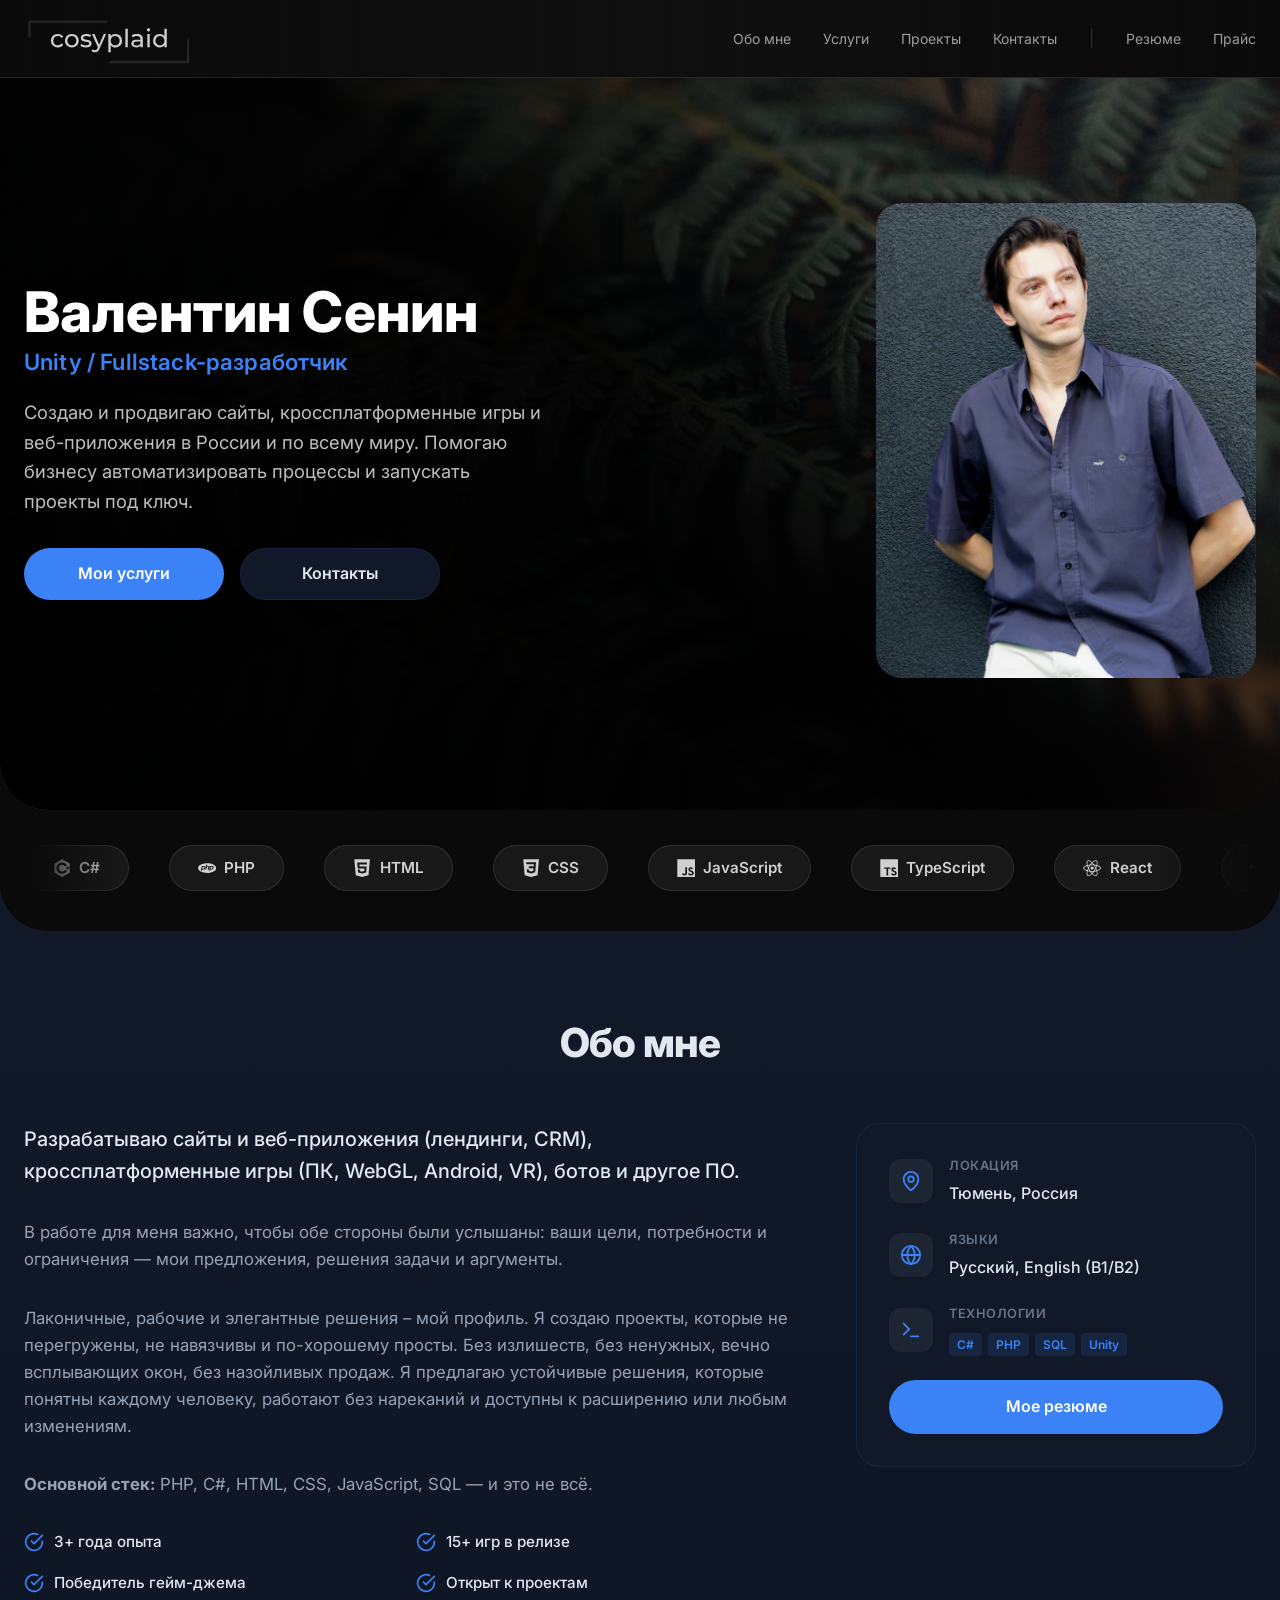
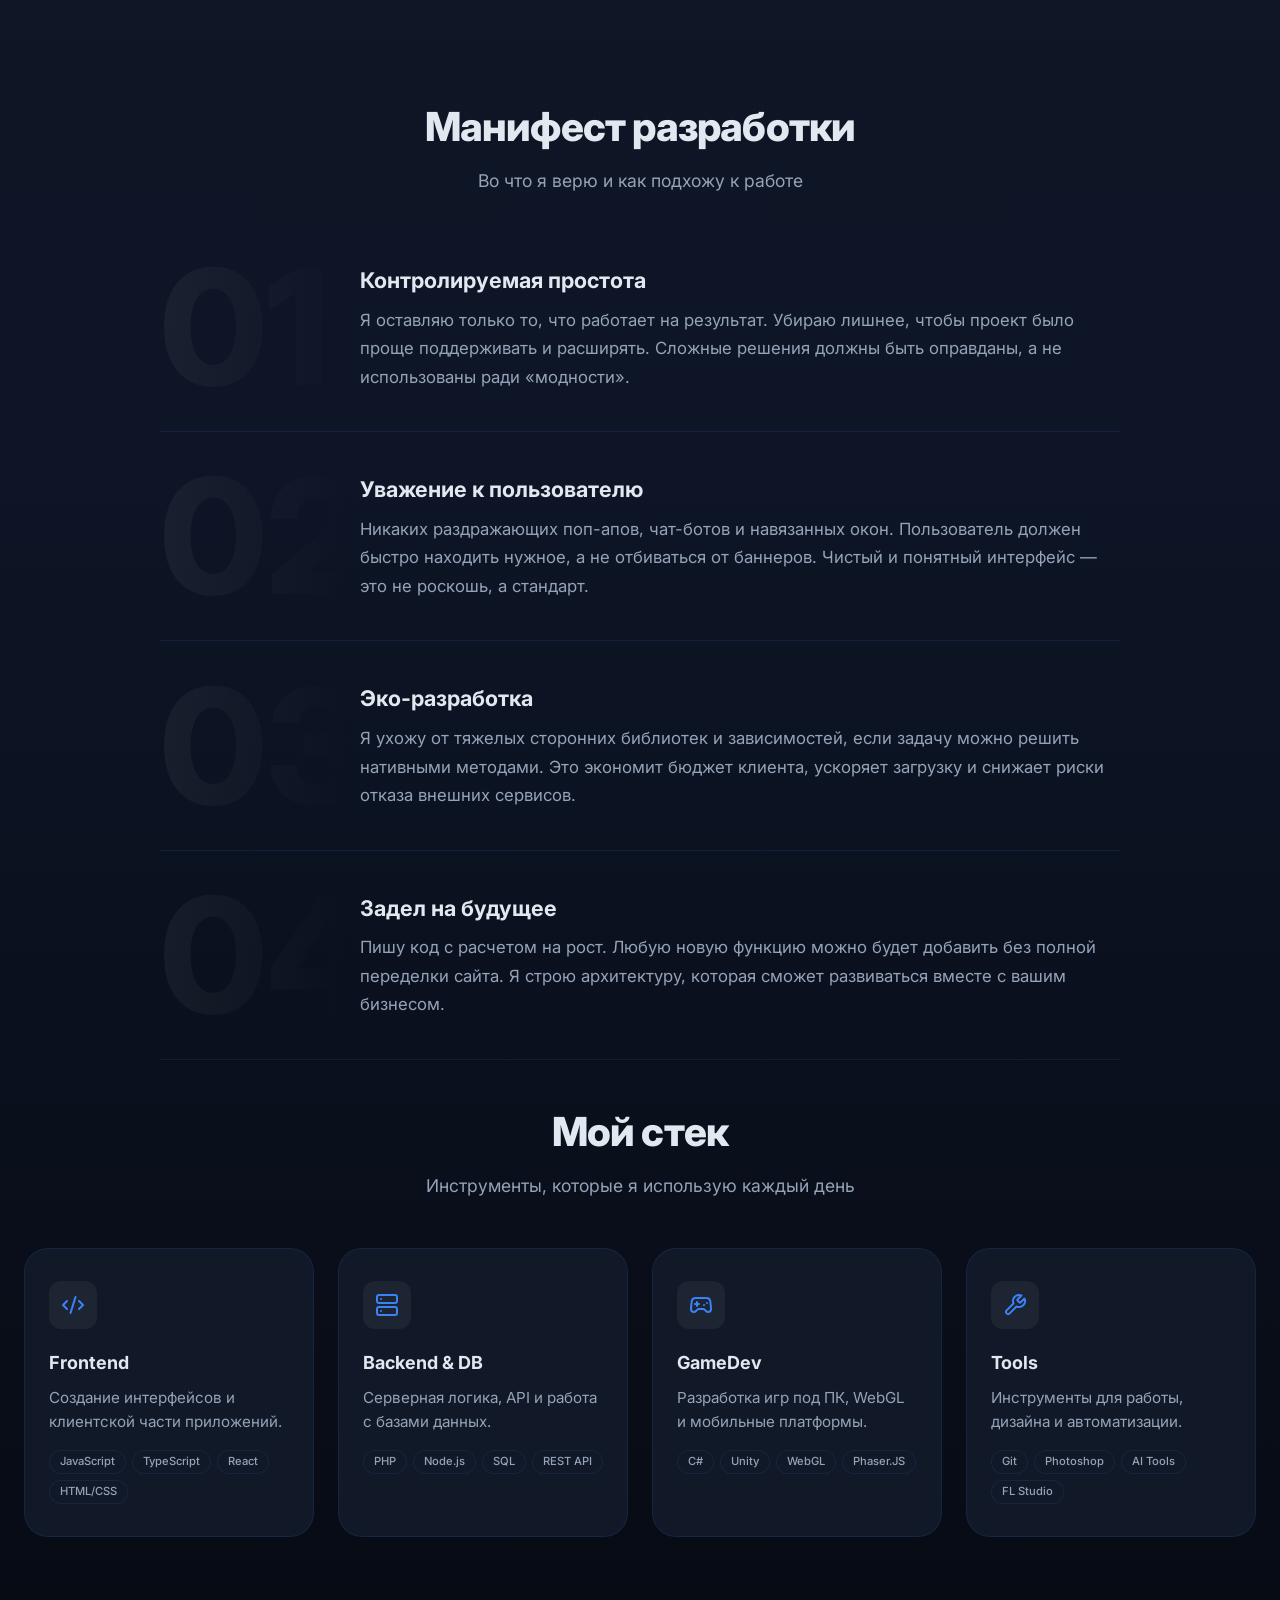
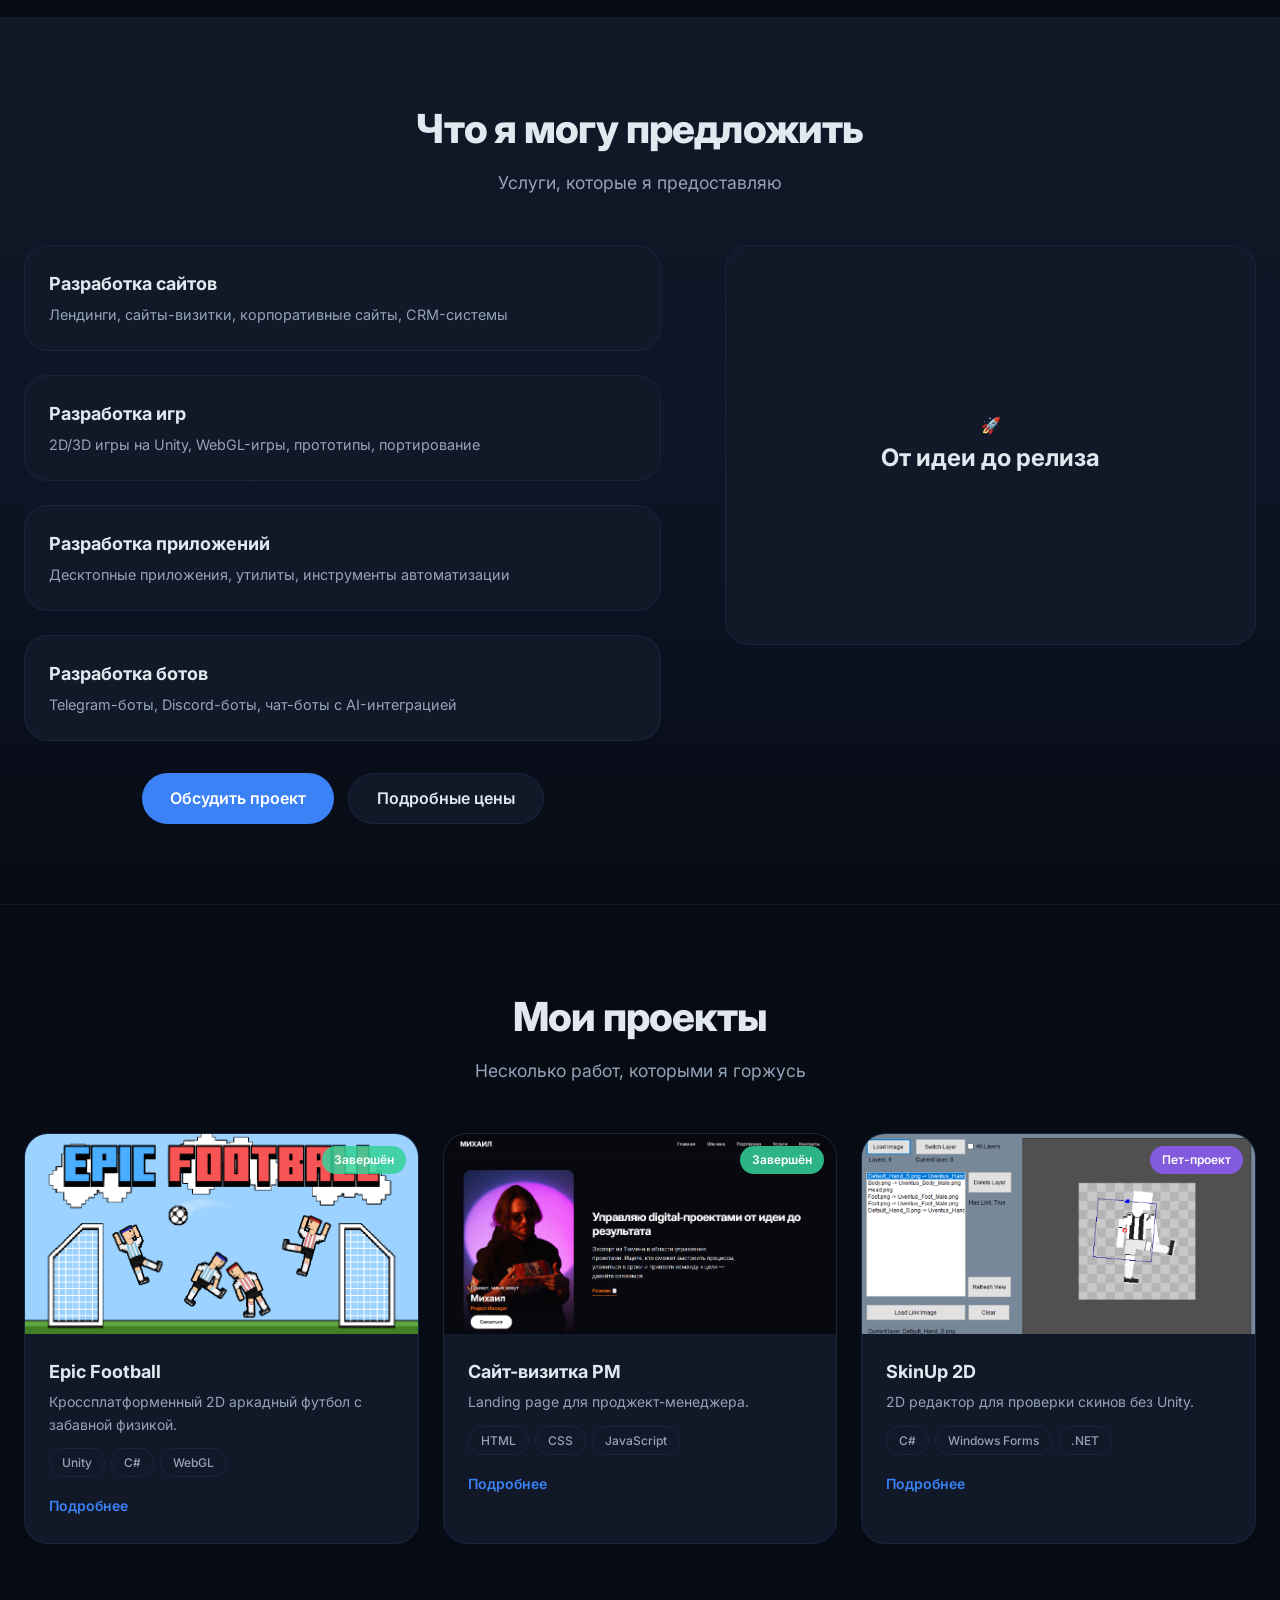
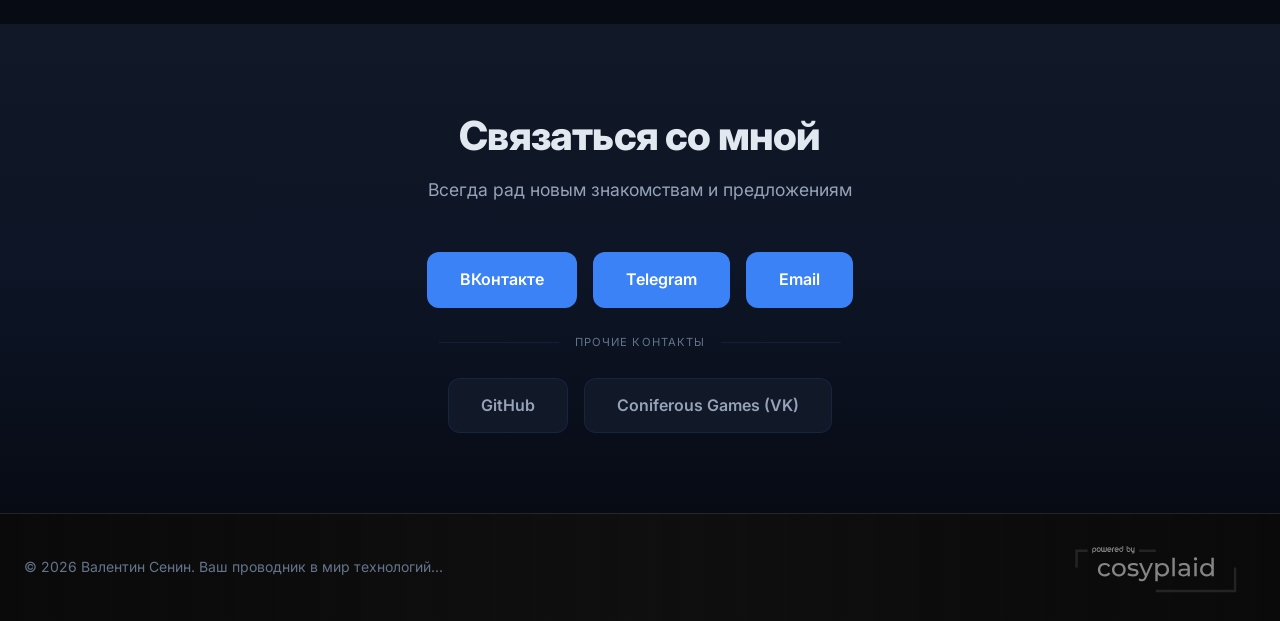
==== commit 4be76048: "regular style update + add manifest and stack sections + update about me section" ====
--- a/index.html
+++ b/index.html
@@ -357,8 +357,8 @@
     </section>
 
     <!-- ========== ОБО МНЕ ========== -->
-<div id="about">
-    <section class="about section-gradient">
+<div id="about" class="section-gradient">
+    <section class="about">
         <div class="container">
             
             <!-- Классический заголовок -->
@@ -369,8 +369,11 @@
                 <div class="about__content">
                     <p class="about__lead">Разрабатываю сайты и веб-приложения (лендинги, CRM), кроссплатформенные игры (ПК, WebGL, Android, VR), ботов и другое ПО.</p>
                     
-                    <p>В работе для меня важно, чтобы обе стороны были услышаны: ваши цели, потребности и ограничения — мои предложения, решения задачи и аргументы. Вижу слабые места и риски — скажу заранее. Вижу более удачное решение — предложу.</p>
+                    <p>В работе для меня важно, чтобы обе стороны были услышаны: ваши цели, потребности и ограничения — мои предложения, решения задачи и аргументы.</p>
                     
+                    <p>Лаконичные, рабочие и элегантные решения – мой профиль. Я создаю проекты, которые не перегружены, не навязчивы и по-хорошему просты. Без излишеств, без ненужных, вечно всплывающих окон, без назойливых продаж. Я предлагаю устойчивые решения, которые понятны каждому человеку, работают без нареканий и доступны к расширению или любым изменениям. </p>
+     
+                    <p class="about__stack"><strong>Основной стек:</strong> PHP, C#, HTML, CSS, JavaScript, SQL — и это не всё.</p>
                     <!-- Блок с достижениями -->
                     <ul class="about__stats">
                         <li>
@@ -416,11 +419,16 @@
                             </li>
                             <li>
                                 <div class="about__fact-icon">
-                                    <svg xmlns="http://www.w3.org/2000/svg" viewBox="0 0 24 24" fill="none" stroke="currentColor" stroke-width="2" stroke-linecap="round" stroke-linejoin="round"><rect x="2" y="7" width="20" height="14" rx="2" ry="2"/><path d="M16 21V5a2 2 0 0 0-2-2h-4a2 2 0 0 0-2 2v16"/></svg>
+                                    <svg xmlns="http://www.w3.org/2000/svg" viewBox="0 0 24 24" fill="none" stroke="currentColor" stroke-width="2" stroke-linecap="round" stroke-linejoin="round"><polyline points="4 17 10 11 4 5"/><line x1="12" y1="19" x2="20" y2="19"/></svg>
                                 </div>
                                 <div class="about__fact-text">
-                                    <span class="about__fact-label">Опыт</span>
-                                    <span class="about__fact-value">Unity / Fullstack</span>
+                                    <span class="about__fact-label">Технологии</span>
+                                    <div class="about__fact-tags">
+                                        <span class="about__fact-tag">C#</span>
+                                        <span class="about__fact-tag">PHP</span>
+                                        <span class="about__fact-tag">SQL</span>
+                                        <span class="about__fact-tag">Unity</span>
+                                    </div>
                                 </div>
                             </li>
                         </ul>
@@ -430,48 +438,117 @@
             </div>
         </div>
     </section>
-
-    
-<!-- ========== ЧТО Я УМЕЮ ========== -->
-<section class="capabilities">
+        
+    <!-- ========== МАНИФЕСТ ========== -->
+    <section class="manifest">
+        <div class="container">
+            <h2 class="section-title">Манифест разработки</h2>
+            <p class="section-subtitle">Во что я верю и как подхожу к работе</p>
+            
+            <div class="manifest__list">
+                <!-- Пункт 1 -->
+                <div class="manifest__item">
+                    <div class="manifest__number">01</div>
+                    <div class="manifest__content">
+                        <h3 class="manifest__title">Контролируемая простота</h3>
+                        <p class="manifest__desc">Я оставляю только то, что работает на результат. Убираю лишнее, чтобы проект было проще поддерживать и расширять. Сложные решения должны быть оправданы, а не использованы ради «модности».</p>
+                    </div>
+                </div>
+
+                <!-- Пункт 2 -->
+                <div class="manifest__item">
+                    <div class="manifest__number">02</div>
+                    <div class="manifest__content">
+                        <h3 class="manifest__title">Уважение к пользователю</h3>
+                        <p class="manifest__desc">Никаких раздражающих поп-апов, чат-ботов и навязанных окон. Пользователь должен быстро находить нужное, а не отбиваться от баннеров. Чистый и понятный интерфейс — это не роскошь, а стандарт.</p>
+                    </div>
+                </div>
+
+                <!-- Пункт 3 -->
+                <div class="manifest__item">
+                    <div class="manifest__number">03</div>
+                    <div class="manifest__content">
+                        <h3 class="manifest__title">Эко-разработка</h3>
+                        <p class="manifest__desc">Я ухожу от тяжелых сторонних библиотек и зависимостей, если задачу можно решить нативными методами. Это экономит бюджет клиента, ускоряет загрузку и снижает риски отказа внешних сервисов.</p>
+                    </div>
+                </div>
+
+                <!-- Пункт 4 -->
+                <div class="manifest__item">
+                    <div class="manifest__number">04</div>
+                    <div class="manifest__content">
+                        <h3 class="manifest__title">Задел на будущее</h3>
+                        <p class="manifest__desc">Пишу код с расчетом на рост. Любую новую функцию можно будет добавить без полной переделки сайта. Я строю архитектуру, которая сможет развиваться вместе с вашим бизнесом.</p>
+                    </div>
+                </div>
+            </div>
+        </div>
+    </section>
+
+    <!-- ========== МОЙ СТЕК ========== -->
+<section class="tech-expertise">
     <div class="container">
-        <h2 class="section-title">Что я умею</h2>
-        <p class="section-subtitle">Кроме кода</p>
+        <h2 class="section-title">Мой стек</h2>
+        <p class="section-subtitle">Инструменты, которые я использую каждый день</p>
         
-        <div class="capabilities__grid">
-            <!-- Карточка 1: Работа с заказчиками -->
-            <div class="capability-card">
-                <h3 class="capability-card__title">Работа с заказчиками</h3>
-                <p class="capability-card__description">
-                    Общаюсь напрямую с заказчиками (включая иностранных), обсуждаю детали проектов, зоны риска и перспективы.
-                </p>
-                <div class="capability-card__tags user-select-none">
-                    <span class="tag tag--small">B2B</span>
-                    <span class="tag tag--small">Иностранные заказчики</span>
-                </div>
-            </div>
-            
-            <!-- Карточка 2: Влияние на процессы -->
-            <div class="capability-card">
-                <h3 class="capability-card__title">Влияние на процессы</h3>
-                <p class="capability-card__description">
-                    Предлагаю и внедряю способы оптимизации работы: новые технологии, инструменты, подходы.
-                </p>
-                <div class="capability-card__tags user-select-none">
-                    <span class="tag tag--small">Тех. внедрения</span>
-                    <span class="tag tag--small">Оптимизация</span>
-                </div>
-            </div>
-            
-            <!-- Карточка 3: Командная работа -->
-            <div class="capability-card">
-                <h3 class="capability-card__title">Командная работа</h3>
-                <p class="capability-card__description">
-                    Работаю в связке с дизайнерами, 3D-специалистами и разработчиками. Общаюсь с нетехническими специалистами.
-                </p>
-                <div class="capability-card__tags user-select-none">
-                    <span class="tag tag--small">Кросс-функциональность</span>
-                    <span class="tag tag--small">Коммуникация</span>
+        <div class="tech-expertise__grid">
+            <!-- Карточка 1: Frontend -->
+            <div class="card">
+                <div class="tech-expertise__icon-box">
+                    <svg xmlns="http://www.w3.org/2000/svg" viewBox="0 0 24 24" fill="none" stroke="currentColor" stroke-width="2" stroke-linecap="round" stroke-linejoin="round"><path d="m18 16 4-4-4-4"/><path d="m6 8-4 4 4 4"/><path d="m14.5 4-5 16"/></svg>
+                </div>
+                <h3 class="card__title">Frontend</h3>
+                <p class="card__desc">Создание интерфейсов и клиентской части приложений.</p>
+                <div class="card__tags user-select-none">
+                    <span class="tag tag--small">JavaScript</span>
+                    <span class="tag tag--small">TypeScript</span>
+                    <span class="tag tag--small">React</span>
+                    <span class="tag tag--small">HTML/CSS</span>
+                </div>
+            </div>
+
+            <!-- Карточка 2: Backend & DB -->
+            <div class="card">
+                <div class="tech-expertise__icon-box">
+                    <svg xmlns="http://www.w3.org/2000/svg" viewBox="0 0 24 24" fill="none" stroke="currentColor" stroke-width="2" stroke-linecap="round" stroke-linejoin="round"><rect x="2" y="2" width="20" height="8" rx="2" ry="2"/><rect x="2" y="14" width="20" height="8" rx="2" ry="2"/><line x1="6" y1="6" x2="6.01" y2="6"/><line x1="6" y1="18" x2="6.01" y2="18"/></svg>
+                </div>
+                <h3 class="card__title">Backend & DB</h3>
+                <p class="card__desc">Серверная логика, API и работа с базами данных.</p>
+                <div class="card__tags user-select-none">
+                    <span class="tag tag--small">PHP</span>
+                    <span class="tag tag--small">Node.js</span>
+                    <span class="tag tag--small">SQL</span>
+                    <span class="tag tag--small">REST API</span>
+                </div>
+            </div>
+
+            <!-- Карточка 3: GameDev -->
+            <div class="card">
+                <div class="tech-expertise__icon-box">
+                    <svg xmlns="http://www.w3.org/2000/svg" viewBox="0 0 24 24" fill="none" stroke="currentColor" stroke-width="2" stroke-linecap="round" stroke-linejoin="round"><path d="M6 11h4m-2-2v4"/><path d="M15 12h.01M18 10h.01"/><path d="M17.32 5H6.68a4 4 0 0 0-3.978 3.59c-.006.052-.01.101-.017.152C2.604 9.416 2 14.456 2 16a3 3 0 0 0 3 3c1 0 1.5-.5 2-1l1.414-1.414A2 2 0 0 1 9.828 16h4.344a2 2 0 0 1 1.414.586L17 18c.5.5 1 1 2 1a3 3 0 0 0 3-3c0-1.545-.604-6.584-.685-7.258-.007-.05-.011-.1-.017-.151A4 4 0 0 0 17.32 5z"/></svg>
+                </div>
+                <h3 class="card__title">GameDev</h3>
+                <p class="card__desc">Разработка игр под ПК, WebGL и мобильные платформы.</p>
+                <div class="card__tags user-select-none">
+                    <span class="tag tag--small">C#</span>
+                    <span class="tag tag--small">Unity</span>
+                    <span class="tag tag--small">WebGL</span>
+                    <span class="tag tag--small">Phaser.JS</span>
+                </div>
+            </div>
+
+            <!-- Карточка 4: Tools -->
+            <div class="card">
+                <div class="tech-expertise__icon-box">
+                    <svg xmlns="http://www.w3.org/2000/svg" viewBox="0 0 24 24" fill="none" stroke="currentColor" stroke-width="2" stroke-linecap="round" stroke-linejoin="round"><path d="M14.7 6.3a1 1 0 0 0 0 1.4l1.6 1.6a1 1 0 0 0 1.4 0l3.77-3.77a6 6 0 0 1-7.94 7.94l-6.91 6.91a2.12 2.12 0 0 1-3-3l6.91-6.91a6 6 0 0 1 7.94-7.94l-3.76 3.76z"/></svg>
+                </div>
+                <h3 class="card__title">Tools</h3>
+                <p class="card__desc">Инструменты для работы, дизайна и автоматизации.</p>
+                <div class="card__tags user-select-none">
+                    <span class="tag tag--small">Git</span>
+                    <span class="tag tag--small">Photoshop</span>
+                    <span class="tag tag--small">AI Tools</span>
+                    <span class="tag tag--small">FL Studio</span>
                 </div>
             </div>
         </div>
--- a/styles/style.css
+++ b/styles/style.css
@@ -2,14 +2,12 @@
    1. ПЕРЕМЕННЫЕ (DARK THEME)
    ========================================================================== */
 :root {
-    /* Основные переменные */
     --font-family: 'Inter', -apple-system, BlinkMacSystemFont, sans-serif;
-    --container-width: 1100px;
+    --container-width: 1280px;
     --radius-lg: 24px;
     --radius-sm: 12px;
     --transition: 0.3s ease;
 
-    /* Цвета (бывшая темная тема) */
     --bg-primary: #111827;
     --bg-secondary: #070B14;
     --bg-card: #111827;
@@ -139,34 +137,11 @@
     white-space: nowrap;
 }
 
-.tag--small {
-    padding: 2px 10px;
-    font-size: 0.7rem;
-}
-
-.tag--learning {
-    background: rgba(59, 130, 246, 0.06);
-    border: 1px dashed var(--accent);
-    color: var(--accent);
-}
-
-.tag--blue {
-    border-color: var(--accent);
-    color: var(--accent);
-    background: rgba(59, 130, 246, 0.06);
-}
-
-.tag--green {
-    border-color: #22C55E;
-    color: #22C55E;
-    background: rgba(34, 197, 94, 0.06);
-}
-
-.tag--purple {
-    border-color: #8B5CF6;
-    color: #8B5CF6;
-    background: rgba(139, 92, 246, 0.06);
-}
+.tag--small { padding: 2px 10px; font-size: 0.7rem; }
+.tag--learning { background: rgba(59, 130, 246, 0.06); border: 1px dashed var(--accent); color: var(--accent); }
+.tag--blue { border-color: var(--accent); color: var(--accent); background: rgba(59, 130, 246, 0.06); }
+.tag--green { border-color: #22C55E; color: #22C55E; background: rgba(34, 197, 94, 0.06); }
+.tag--purple { border-color: #8B5CF6; color: #8B5CF6; background: rgba(139, 92, 246, 0.06); }
 
 /* ==========================================================================
    4. ШАПКА (HEADER)
@@ -222,10 +197,7 @@
     display: inline-block;
 }
 
-.nav__list {
-    display: flex;
-    gap: 32px;
-}
+.nav__list { display: flex; gap: 32px; }
 
 .nav__link {
     font-size: 0.875rem;
@@ -247,16 +219,8 @@
     transition: width 0.3s;
 }
 
-.nav__divider {
-    color: rgba(255, 255, 255, 0.15);
-    user-select: none;
-    display: flex;
-    align-items: center;
-}
-
-.nav__divider-mobile {
-    display: none;
-}
+.nav__divider { color: rgba(255, 255, 255, 0.15); user-select: none; display: flex; align-items: center; }
+.nav__divider-mobile { display: none; }
 
 .burger {
     display: none;
@@ -276,17 +240,9 @@
     transition: all 0.3s;
 }
 
-.burger--active .burger__line:nth-child(1) {
-    transform: translateY(7px) rotate(45deg);
-}
-
-.burger--active .burger__line:nth-child(2) {
-    opacity: 0;
-}
-
-.burger--active .burger__line:nth-child(3) {
-    transform: translateY(-7px) rotate(-45deg);
-}
+.burger--active .burger__line:nth-child(1) { transform: translateY(7px) rotate(45deg); }
+.burger--active .burger__line:nth-child(2) { opacity: 0; }
+.burger--active .burger__line:nth-child(3) { transform: translateY(-7px) rotate(-45deg); }
 
 /* ==========================================================================
    5. СЕКЦИИ И БЛОКИ
@@ -371,6 +327,11 @@
     margin-top: 32px;
 }
 
+.hero__actions .btn {
+    width: auto;
+    min-width: 200px;
+}
+
 .hero__image-wrapper {
     display: flex;
     justify-content: flex-end;
@@ -401,7 +362,7 @@
 
 .tech-stack__wrapper {
     width: 100%;
-    background: var(--bg-secondary);
+    background: #0a0a0a;
     border-radius: 0 0 48px 48px;
     padding: 125px 0 30px;
     position: relative;
@@ -463,7 +424,7 @@
 /* ABOUT */
 .about {
     padding: 80px 0;
-    background: var(--bg-primary);
+    /* background: var(--bg-primary); */
     z-index: 2;
 }
 
@@ -521,7 +482,7 @@
     border: 1px solid var(--border-color);
     border-radius: var(--radius-lg);
     padding: 32px;
-    max-width: 500px;
+    max-width: 400px;
 }
 
 .about__aside {
@@ -587,6 +548,151 @@
     font-size: 1rem;
     font-weight: 500;
     color: var(--text-primary);
+}
+
+.about__fact-tags {
+    display: flex;
+    flex-wrap: wrap;
+    gap: 6px;
+    margin-top: 4px;
+}
+
+.about__fact-tag {
+    display: inline-block;
+    font-size: 0.75rem;
+    font-weight: 600;
+    padding: 2px 8px;
+    background: rgba(59, 130, 246, 0.12);
+    color: var(--accent);
+    border-radius: 4px;
+}
+
+/* TECH EXPERTISE (МОЙ СТЕК) */
+.tech-expertise {
+    padding: 20px 0 80px 0;
+    /* background: var(--bg-secondary); */
+    z-index: 2;
+}
+
+.tech-expertise__grid {
+    display: grid;
+    grid-template-columns: repeat(4, 1fr);
+    gap: 24px;
+}
+
+.tech-expertise__icon-box {
+    width: 48px;
+    height: 48px;
+    border-radius: 12px;
+    background: rgba(255, 255, 255, 0.05);
+    display: flex;
+    align-items: center;
+    justify-content: center;
+    color: var(--accent);
+    margin-bottom: 20px;
+}
+
+.tech-expertise__icon-box svg {
+    width: 24px;
+    height: 24px;
+}
+
+/* УНИВЕРСАЛЬНЫЕ КАРТОЧКИ (CARD) */
+.card {
+    background: var(--bg-card);
+    border-radius: var(--radius-lg);
+    padding: 32px 24px;
+    border: 1px solid var(--border-color);
+    transition: all 0.35s ease;
+}
+
+.card__title {
+    font-size: 1.125rem;
+    font-weight: 700;
+    margin-bottom: 8px;
+    color: var(--text-primary);
+}
+
+.card__desc {
+    font-size: 0.95rem;
+    color: var(--text-secondary);
+    line-height: 1.6;
+    margin-bottom: 16px;
+}
+
+.card__tags {
+    display: flex;
+    flex-wrap: wrap;
+    gap: 6px;
+}
+
+/* ==========================================================================
+   МАНИФЕСТ РАЗРАБОТКИ
+   ========================================================================== */
+.manifest {
+    padding: 20px 0;
+    /* background: var(--bg-secondary); */
+    z-index: 2;
+}
+
+.manifest__list {
+    display: flex;
+    flex-direction: column;
+    gap: 20px;
+    max-width: 1000px;
+    margin: 0 auto;
+    padding-inline: 20px;
+    counter-reset: manifest-counter;
+}
+
+.manifest__item {
+    display: flex;
+    align-items: flex-start;
+    gap: 40px;
+    padding: 20px 0 40px 0;
+    border-bottom: 1px solid var(--border-color);
+    position: relative;
+}
+
+.manifest__number {
+    position: absolute;
+    left: 0;
+    top: 0;
+    bottom: 20px;
+    width: 200px;
+    display: flex;
+    align-items: center;
+    justify-content: flex-start; 
+    font-weight: 800;
+    color: #FFF;
+    font-size: 10rem;
+    line-height: 5;
+    background: linear-gradient(90deg, rgb(255, 255, 255, 0.05), rgb(255, 255, 255, 0) 100%);
+    -webkit-background-clip: text;
+    background-clip: text;
+    -webkit-text-fill-color: transparent;
+    pointer-events: none;
+    z-index: 1;
+}
+
+.manifest__content {
+    position: relative;
+    z-index: 2;
+    padding-left: 200px; /* Отступ слева, чтобы текст не наезжал на цифру */
+    width: 100%;
+}
+
+.manifest__title {
+    font-size: 1.35rem;
+    font-weight: 700;
+    color: var(--text-primary);
+    margin-bottom: 8px;
+}
+
+.manifest__desc {
+    font-size: 1.05rem;
+    color: var(--text-secondary);
+    line-height: 1.7;
 }
 
 /* SERVICES */
@@ -661,49 +767,6 @@
     font-weight: 700;
     color: var(--text-primary);
     text-align: center;
-}
-
-/* CAPABILITIES */
-.capabilities {
-    padding: 80px 0;
-    background: var(--bg-secondary);
-    z-index: 2;
-    border-top: 1px solid var(--border-color);
-}
-
-.capabilities__grid {
-    display: grid;
-    grid-template-columns: repeat(3, minmax(0, 270px));
-    justify-content: center;
-    gap: 24px;
-}
-
-.capability-card {
-    background: var(--bg-card);
-    border-radius: var(--radius-lg);
-    padding: 32px 24px;
-    border: 1px solid var(--border-color);
-    transition: all 0.35s ease;
-}
-
-.capability-card__title {
-    font-size: 1.125rem;
-    font-weight: 700;
-    margin-bottom: 8px;
-    color: var(--text-primary);
-}
-
-.capability-card__description {
-    font-size: 0.95rem;
-    color: var(--text-secondary);
-    line-height: 1.6;
-    margin-bottom: 16px;
-}
-
-.capability-card__tags {
-    display: flex;
-    flex-wrap: wrap;
-    gap: 6px;
 }
 
 /* PROJECTS */
@@ -756,17 +819,9 @@
     z-index: 2;
 }
 
-.status--completed {
-    background: rgba(52, 211, 153, 0.85);
-}
-
-.status--in-progress {
-    background: rgba(59, 130, 246, 0.85);
-}
-
-.status--pet-project {
-    background: rgba(139, 92, 246, 0.85);
-}
+.status--completed { background: rgba(52, 211, 153, 0.85); }
+.status--in-progress { background: rgba(59, 130, 246, 0.85); }
+.status--pet-project { background: rgba(139, 92, 246, 0.85); }
 
 .project-card__body {
     padding: 24px;
@@ -938,20 +993,9 @@
     scrollbar-color: var(--border-color) transparent;
 }
 
-.modal__scroll::-webkit-scrollbar {
-    width: 6px;
-}
-
-.modal__scroll::-webkit-scrollbar-track {
-    background: transparent;
-    margin: 12px 0;
-    border-radius: 100px;
-}
-
-.modal__scroll::-webkit-scrollbar-thumb {
-    background: var(--border-color);
-    border-radius: 100px;
-}
+.modal__scroll::-webkit-scrollbar { width: 6px; }
+.modal__scroll::-webkit-scrollbar-track { background: transparent; margin: 12px 0; border-radius: 100px; }
+.modal__scroll::-webkit-scrollbar-thumb { background: var(--border-color); border-radius: 100px; }
 
 .modal__image {
     width: 100%;
@@ -989,15 +1033,8 @@
     flex-wrap: wrap;
 }
 
-.modal__status {
-    font-size: 0.875rem;
-    font-weight: 600;
-}
-
-.modal__year {
-    font-size: 0.875rem;
-    color: var(--text-muted);
-}
+.modal__status { font-size: 0.875rem; font-weight: 600; }
+.modal__year { font-size: 0.875rem; color: var(--text-muted); }
 
 .modal__description {
     color: var(--text-secondary);
@@ -1005,19 +1042,9 @@
     margin-bottom: 20px;
 }
 
-.modal__description p {
-    margin-bottom: 12px;
-}
-
-.modal__description ul {
-    padding-left: 20px;
-    margin: 8px 0 16px;
-}
-
-.modal__description li {
-    margin-bottom: 4px;
-    list-style-type: disc;
-}
+.modal__description p { margin-bottom: 12px; }
+.modal__description ul { padding-left: 20px; margin: 8px 0 16px; }
+.modal__description li { margin-bottom: 4px; list-style-type: disc; }
 
 .modal__tags {
     display: flex;
@@ -1101,9 +1128,7 @@
     cursor: text;
 }
 
-.email-copy__field:focus {
-    border-color: var(--accent);
-}
+.email-copy__field:focus { border-color: var(--accent); }
 
 .email-copy__button {
     flex-shrink: 0;
@@ -1121,14 +1146,8 @@
     transition: background-color 0.2s;
 }
 
-.email-copy__icon {
-    width: 18px;
-    height: 18px;
-}
-
-.email-copy__icon--check {
-    display: none;
-}
+.email-copy__icon { width: 18px; height: 18px; }
+.email-copy__icon--check { display: none; }
 
 .email-copy__button.is-copied {
     background: #334869;
@@ -1136,14 +1155,8 @@
     pointer-events: none;
 }
 
-.email-copy__button.is-copied .email-copy__icon--copy {
-    display: none;
-}
-
-.email-copy__button.is-copied .email-copy__icon--check {
-    display: block;
-    transform: scale(0.9);
-}
+.email-copy__button.is-copied .email-copy__icon--copy { display: none; }
+.email-copy__button.is-copied .email-copy__icon--check { display: block; transform: scale(0.9); }
 
 .email-copy__message {
     margin: 8px 0 0;
@@ -1154,530 +1167,193 @@
     opacity: 0;
 }
 
-.email-copy__message.is-visible {
-    opacity: 1;
-}
-
-.section-gradient {
-    background: linear-gradient(180deg, var(--bg-primary) 0%, #0D1526 50%, var(--bg-secondary) 100%);
-}
+.email-copy__message.is-visible { opacity: 1; }
 
 /* ==========================================================================
    7. HOVER-ЭФФЕКТЫ
    ========================================================================== */
 @media (hover: hover) and (pointer: fine) {
-    .header__back:hover {
-        color: #ffffff;
-        transform: translateX(-3px);
+    .header__back:hover { color: #ffffff; transform: translateX(-3px); }
+    .header__back:hover svg { stroke: #ffffff; transform: translateX(-3px); }
+    .logo:hover { transform: scale(1.04); }
+    
+    .nav__link:hover { color: #ffffff; }
+    .nav__link:hover::after { width: 100%; }
+    .nav__link--active { color: var(--accent); }
+    .nav__link--active:hover { color: var(--accent-hover); }
+    .nav__link--active::after { width: 100%; background: var(--accent); }
+    .nav__link--external::after { background: #f59e0b; }
+    .nav__link--external:hover { color: #ffffff; }
+    .nav__link--external:hover::after { width: 100%; }
+
+    .tech-stack__item:hover { background: rgba(59, 130, 246, 0.12); border-color: var(--accent); color: #ffffff; transform: scale(1.08); }
+
+    .btn--primary:hover { background: var(--accent-hover); transform: translateY(-2px); box-shadow: var(--shadow); }
+    .btn--secondary:hover { background: var(--bg-card-hover); transform: translateY(-2px); }
+
+    .service-item:hover { transform: translateX(6px); background: var(--bg-card-hover); border-color: var(--accent); }
+    
+    /* Универсальный ховер для карточек */
+    .card:hover { 
+        transform: translateY(-6px); 
+        box-shadow: var(--shadow); 
+        background: var(--bg-card-hover); 
+        border-color: var(--accent); 
     }
     
-    .header__back:hover svg {
-        stroke: #ffffff;
-        transform: translateX(-3px);
-    }
-    
-    .logo:hover {
-        transform: scale(1.04);
-    }
-    
-    .nav__link:hover {
-        color: #ffffff;
-    }
-    
-    .nav__link:hover::after {
-        width: 100%;
-    }
-    
-    .nav__link--active {
-        color: var(--accent);
-    }
-    
-    .nav__link--active:hover {
-        color: var(--accent-hover);
-    }
-    
-    .nav__link--active::after {
-        width: 100%;
-        background: var(--accent);
-    }
-    
-    .nav__link--external::after {
-        background: #f59e0b;
-    }
-    
-    .nav__link--external:hover {
-        color: #ffffff;
-    }
-    
-    .nav__link--external:hover::after {
-        width: 100%;
-    }
-
-    .tech-stack__item:hover {
-        background: rgba(59, 130, 246, 0.12);
-        border-color: var(--accent);
-        color: #ffffff;
-        transform: scale(1.08);
-    }
-
-    .btn--primary:hover {
-        background: var(--accent-hover);
-        transform: translateY(-2px);
-        box-shadow: var(--shadow);
-    }
-    
-    .btn--secondary:hover {
-        background: var(--bg-card-hover);
-        transform: translateY(-2px);
-    }
-
-    .service-item:hover {
-        transform: translateX(6px);
-        background: var(--bg-card-hover);
-        border-color: var(--accent);
-    }
-    
-    .capability-card:hover {
-        transform: translateY(-6px);
-        box-shadow: var(--shadow);
-        background: var(--bg-card-hover);
-        border-color: var(--accent);
-    }
-    
-    .project-card:hover {
-        transform: translateY(-8px);
-        box-shadow: var(--shadow);
-        background: var(--bg-card-hover);
-        border-color: var(--accent);
-    }
-    
-    .project-card:hover .project-card__image img {
-        transform: scale(1.05);
-    }
-    
-    .project-card__more:hover {
-        color: var(--accent-hover);
-    }
-
-    .contacts__link--primary:hover {
-        background: var(--accent-hover);
-        transform: translateY(-3px);
-        box-shadow: var(--shadow);
-    }
-    
-    .contacts__link--secondary:hover {
-        background: var(--bg-card-hover);
-        color: var(--text-primary);
-        transform: translateY(-3px);
-    }
-
-    .tag:hover {
-        border-color: var(--accent);
-        color: var(--text-primary);
-    }
-    
-    .tag--learning:hover {
-        background: rgba(59, 130, 246, 0.12);
-    }
-
-    .modal__close:hover {
-        background: rgba(0, 0, 0, 0.85);
-        transform: rotate(90deg);
-        border-color: rgba(255, 255, 255, 0.4);
-    }
-    
-    .modal__link--active:hover {
-        background: var(--accent-hover);
-        border-color: var(--accent-hover);
-        transform: translateY(-2px);
-        box-shadow: var(--shadow);
-    }
-    
-    .email-copy__button:not(.is-copied):hover {
-        background: var(--accent-hover);
-    }
+    .project-card:hover { transform: translateY(-8px); box-shadow: var(--shadow); background: var(--bg-card-hover); border-color: var(--accent); }
+    .project-card:hover .project-card__image img { transform: scale(1.05); }
+    .project-card__more:hover { color: var(--accent-hover); }
+
+    .contacts__link--primary:hover { background: var(--accent-hover); transform: translateY(-3px); box-shadow: var(--shadow); }
+    .contacts__link--secondary:hover { background: var(--bg-card-hover); color: var(--text-primary); transform: translateY(-3px); }
+
+    .tag:hover { border-color: var(--accent); color: var(--text-primary); }
+    .tag--learning:hover { background: rgba(59, 130, 246, 0.12); }
+
+    .modal__close:hover { background: rgba(0, 0, 0, 0.85); transform: rotate(90deg); border-color: rgba(255, 255, 255, 0.4); }
+    .modal__link--active:hover { background: var(--accent-hover); border-color: var(--accent-hover); transform: translateY(-2px); box-shadow: var(--shadow); }
+    .email-copy__button:not(.is-copied):hover { background: var(--accent-hover); }
 }
 
 /* ==========================================================================
    8. АДАПТИВНОСТЬ
    ========================================================================== */
 @media (max-width: 1024px) {
-    .hero {
-        min-height: auto;
-        padding-top: 140px;
-        padding-bottom: 60px;
+    .hero { min-height: auto; padding-top: 100px; padding-bottom: 60px; }
+    .hero__container { display: flex; flex-direction: column; text-align: center; }
+    .hero__content { order: 2; align-items: center; text-align: center; }
+    .hero__image-wrapper { order: 1; justify-content: center; }
+    .hero__image-box { max-width: 400px; }
+
+    .services__grid { grid-template-columns: 1fr; gap: 40px; }
+    .services__visual { min-height: 200px; position: static; }
+    .projects__grid { grid-template-columns: repeat(2, 1fr); }
+    .capabilities__grid { grid-template-columns: repeat(2, 1fr); gap: 20px; }
+    .modal__image { height: 350px; }
+    .modal__gallery img { height: 140px; }
+    
+    .about__layout { grid-template-columns: 1fr; justify-items: center; gap: 40px; margin-top: 32px; }
+    .about__sidebar { width: 100%; }
+    .about__stats { grid-template-columns: max-content max-content; justify-content: center; gap: 12px 48px; }
+    .about__facts { align-items: center; }
+    .about__facts li { justify-content: flex-start; width: 100%; max-width: 280px; }
+    .about__aside .btn--primary { max-width: 300px; min-width: fit-content; margin: 0 auto; }
+
+    .tech-expertise__grid { grid-template-columns: repeat(2, 1fr); }
+
+    .manifest__content{
+        padding-left: 150px;
+    }
+}
+
+@media (max-width: 768px) {
+    .burger { display: flex; }
+    .hero__image-box { max-width: 300px; }
+    
+    .nav {
+        position: absolute; top: 100%; left: 0; width: 100%;
+        background: #151519; padding: 24px; border-bottom: 1px solid rgba(255, 255, 255, 0.06);
+        transform: translateY(-120%); opacity: 0; transition: all 0.3s ease; pointer-events: none; z-index: 999;
     }
     
-    .hero__container {
+    .nav--open { transform: translateY(0); opacity: 1; pointer-events: auto; }
+    .nav__list { flex-direction: column; gap: 16px; align-items: center; }
+    .nav__link { font-size: 1rem; color: rgba(255, 255, 255, 0.7); }
+    .nav__link--active { color: var(--accent); font-weight: 700; }
+    .nav__link--active::after { width: 100%; background: var(--accent); }
+    .nav__divider { display: none; }
+    .nav__divider-mobile { display: flex !important; width: 40px; height: 1px; background: rgba(255, 255, 255, 0.15); margin: 4px 0; }
+    
+    .about__stats { grid-template-columns: 1fr; gap: 12px; }
+    .service-item { padding: 20px 16px; }
+    .projects__grid { grid-template-columns: 1fr; max-width: 480px; margin: 0 auto; }
+    
+    .hero__title { font-size: 2.5rem; }
+    .section-title { font-size: 2rem; }
+    .tech-stack__item { padding: 10px 24px; font-size: 0.875rem; }
+    .tech-stack__wrapper { padding: 110px 0 15px; }
+    .modal__image { height: 300px; }
+    .modal__gallery img { height: 120px; }
+    .footer__inner { flex-direction: column; }
+    .about__sidebar { padding: 24px; }
+
+    .manifest__item {
+        position: relative;
         display: flex;
-        flex-direction: column;
-        text-align: center;
+        align-items: center;
+        min-height: 120px; /* Минимальная высота, чтобы цифра не была крошечной, если текст короткий */
     }
-    
-    .hero__content {
-        order: 2;
-        align-items: center;
-        text-align: center;
+
+    .manifest__content{
+        padding-left: 0px;
     }
-    
-    .hero__image-wrapper {
-        order: 1;
-        justify-content: center;
-    }
-    
-    .hero__image-box {
-        max-width: 400px;
-    }
-
-    .services__grid {
-        grid-template-columns: 1fr;
-        gap: 40px;
-    }
-    
-    .services__visual {
-        min-height: 200px;
-        position: static;
-    }
-    
-    .projects__grid {
-        grid-template-columns: repeat(2, 1fr);
-    }
-    
-    .capabilities__grid {
-        grid-template-columns: repeat(2, 1fr);
-        gap: 20px;
-    }
-    
-    .modal__image {
-        height: 350px;
-    }
-    
-    .modal__gallery img {
-        height: 140px;
-    }
-    
-    .about__layout {
-        grid-template-columns: 1fr;
-        justify-items: center;
-        gap: 40px;
-        margin-top: 32px;
-    }
-    
-    .about__sidebar {
-        width: 100%;
-    }
-    
-    .about__stats {
-        grid-template-columns: max-content max-content;
-        justify-content: center;
-        gap: 12px 48px;
-    }
-    
-    .about__facts {
-        align-items: center;
-    }
-    
-    .about__facts li {
-        justify-content: flex-start;
-        width: 100%;
-        max-width: 280px;
-    }
-    
-    .about__aside .btn--primary {
-        max-width: 300px;
-        min-width: fit-content;
-        margin: 0 auto;
-    }
-}
-
-@media (max-width: 768px) {
-    .burger {
-        display: flex;
-    }
-    
-    .hero__image-box {
-        max-width: 300px;
-    }
-    
-    .nav {
-        position: absolute;
-        top: 100%;
-        left: 0;
-        width: 100%;
-        background: #151519;
-        padding: 24px;
-        border-bottom: 1px solid rgba(255, 255, 255, 0.06);
-        transform: translateY(-120%);
-        opacity: 0;
-        transition: all 0.3s ease;
-        pointer-events: none;
-        z-index: 999;
-    }
-    
-    .nav--open {
-        transform: translateY(0);
-        opacity: 1;
-        pointer-events: auto;
-    }
-    
-    .nav__list {
-        flex-direction: column;
-        gap: 16px;
-        align-items: center;
-    }
-    
-    .nav__link {
-        font-size: 1rem;
-        color: rgba(255, 255, 255, 0.7);
-    }
-    
-    .nav__link--active {
-        color: var(--accent);
-        font-weight: 700;
-    }
-    
-    .nav__link--active::after {
-        width: 100%;
-        background: var(--accent);
-    }
-    
-    .nav__divider {
-        display: none;
-    }
-    
-    .nav__divider-mobile {
-        display: flex !important;
-        width: 40px;
-        height: 1px;
-        background: rgba(255, 255, 255, 0.15);
-        margin: 4px 0;
-    }
-    
-    .about__stats {
-        grid-template-columns: 1fr;
-        gap: 12px;
-    }
-    
-    .service-item {
-        padding: 20px 16px;
-    }
-    
-    .projects__grid {
-        grid-template-columns: 1fr;
-        max-width: 480px;
-        margin: 0 auto;
-    }
-    
-    .hero__title {
-        font-size: 2.5rem;
-    }
-    
-    .section-title {
-        font-size: 2rem;
-    }
-    
-    .tech-stack__item {
-        padding: 10px 24px;
-        font-size: 0.875rem;
-    }
-    
-    .tech-stack__wrapper {
-        padding: 110px 0 15px;
-    }
-    
-    .modal__image {
-        height: 300px;
-    }
-    
-    .modal__gallery img {
-        height: 120px;
-    }
-    
-    .footer__inner {
-        flex-direction: column;
-    }
-    
-    .about__sidebar {
-        padding: 24px;
-    }
-}
-
-@media (max-width: 640px) {
-    .header__back span {
-        display: inline;
-    }
-    
-    .hero__title {
-        font-size: 2rem;
-    }
-    
-    .hero__role {
-        font-size: 1.25rem;
-    }
-    
-    .hero__subtitle {
-        font-size: 1rem;
-    }
-    
-    .hero__actions {
-        flex-direction: column;
-        align-items: center;
-    }
-    
-    .hero__actions .btn {
-        width: auto;
-        min-width: 300px;
-    }
-    
-    .about {
-        padding: 60px 0;
-    }
-    
-    .about__layout {
-        gap: 32px;
-    }
-    
-    .about__content {
-        font-size: 1rem;
-    }
-    
-    .about__lead {
+
+    .manifest__title {
         font-size: 1.15rem;
     }
     
-    .about__content > p {
-        margin-bottom: 24px;
+    .manifest__desc {
+        font-size: 0.95rem;
     }
+}
+
+@media (max-width: 640px) {
+    .header__back span { display: inline; }
+    .hero__title { font-size: 2rem; }
+    .hero__role { font-size: 1.25rem; }
+    .hero__subtitle { font-size: 1rem; }
     
-    .about__stats li {
-        font-size: 0.9rem;
-    }
+    .hero__actions { flex-direction: column; align-items: center; }
+    .hero__actions .btn { width: auto; min-width: 300px; }
     
-    .about__stat-icon {
-        width: 18px;
-        height: 18px;
-    }
+    .about { padding: 60px 0; }
+    .about__layout { gap: 32px; }
+    .about__content { font-size: 1rem; }
+    .about__lead { font-size: 1.15rem; }
+    .about__content > p { margin-bottom: 24px; }
+    .about__stats li { font-size: 0.9rem; }
+    .about__stat-icon { width: 18px; height: 18px; }
+    .about__sidebar { padding: 24px; }
+    .about__facts { gap: 20px; }
+    .about__fact-icon { width: 40px; height: 40px; }
+    .about__fact-icon svg { width: 20px; height: 20px; }
+
+    .contacts__list { flex-direction: column; align-items: center; }
+    .contacts__link { width: 100%; max-width: 280px; text-align: center; }
+    .tech-stack__wrapper { padding: 105px 0 10px; }
+    .capabilities__grid { grid-template-columns: 1fr; max-width: 400px; margin: 0 auto; }
     
-    .about__sidebar {
-        padding: 24px;
-    }
-    
-    .about__facts {
-        gap: 20px;
-    }
-    
-    .about__fact-icon {
-        width: 40px;
-        height: 40px;
-    }
-    
-    .about__fact-icon svg {
-        width: 20px;
-        height: 20px;
-    }
-
-    .contacts__list {
-        flex-direction: column;
-        align-items: center;
-    }
-    
-    .contacts__link {
-        width: 100%;
-        max-width: 280px;
-        text-align: center;
-    }
-    
-    .tech-stack__wrapper {
-        padding: 105px 0 10px;
-    }
-    
-    .capabilities__grid {
-        grid-template-columns: 1fr;
-        max-width: 400px;
-        margin: 0 auto;
-    }
-    
-    .modal-overlay {
-        align-items: flex-start;
-        padding: 0;
-    }
-    
-    .modal {
-        max-width: 100%;
-        border-radius: 0;
-        margin: 0;
-    }
-    
-    #modal-email {
-        align-items: center;
-        padding: 20px;
-    }
-    
-    #modal-email .modal {
-        border-radius: var(--radius-lg);
-        max-width: 100%;
-    }
-    
-    .modal__body {
-        padding: 24px 20px 32px;
-    }
-    
-    .modal__title {
-        font-size: 1.5rem;
-    }
-    
-    .modal__close {
-        top: 12px;
-        right: 12px;
-        width: 44px;
-        height: 44px;
-        font-size: 1.25rem;
-        background: rgba(0, 0, 0, 0.75);
-        border: 2px solid rgba(255, 255, 255, 0.25);
-        box-shadow: 0 4px 16px rgba(0, 0, 0, 0.4);
-    }
-    
-    .modal__links {
-        flex-direction: column;
-    }
-    
-    .modal__link {
-        justify-content: center;
-        width: 100%;
-    }
-    
-    .modal__image {
-        max-height: 220px;
-        border-radius: 0;
-    }
-    
-    .modal__image img {
-        max-height: 220px;
-    }
-    
-    .modal__gallery {
-        grid-template-columns: 1fr;
-    }
-    
-    .modal__gallery img {
-        height: 200px;
-    }
+    .modal-overlay { align-items: flex-start; padding: 0; }
+    .modal { max-width: 100%; border-radius: 0; margin: 0; }
+    #modal-email { align-items: center; padding: 20px; }
+    #modal-email .modal { border-radius: var(--radius-lg); max-width: 100%; }
+    .modal__body { padding: 24px 20px 32px; }
+    .modal__title { font-size: 1.5rem; }
+    .modal__close { top: 12px; right: 12px; width: 44px; height: 44px; font-size: 1.25rem; background: rgba(0, 0, 0, 0.75); border: 2px solid rgba(255, 255, 255, 0.25); box-shadow: 0 4px 16px rgba(0, 0, 0, 0.4); }
+    .modal__links { flex-direction: column; }
+    .modal__link { justify-content: center; width: 100%; }
+    .modal__image { max-height: 220px; border-radius: 0; }
+    .modal__image img { max-height: 220px; }
+    .modal__gallery { grid-template-columns: 1fr; }
+    .modal__gallery img { height: 200px; }
+
+    .tech-expertise__grid { grid-template-columns: 1fr; }
 }
 
 /* ==========================================================================
    9. СПЕЦИАЛЬНЫЕ НАСТРОЙКИ
    ========================================================================== */
 @media (prefers-reduced-motion: reduce) {
-    *, 
-    *::before, 
-    *::after {
+    *, *::before, *::after {
         animation-duration: 0.01ms !important;
         animation-iteration-count: 1 !important;
         transition-duration: 0.01ms !important;
         scroll-behavior: auto !important;
     }
-    
-    .tech-stack__track {
-        animation: none !important;
-    }
+    .tech-stack__track { animation: none !important; }
+}
+
+.section-gradient {
+    background: linear-gradient(180deg, var(--bg-primary) 0%, #0D1526 50%, var(--bg-secondary) 100%);
 }
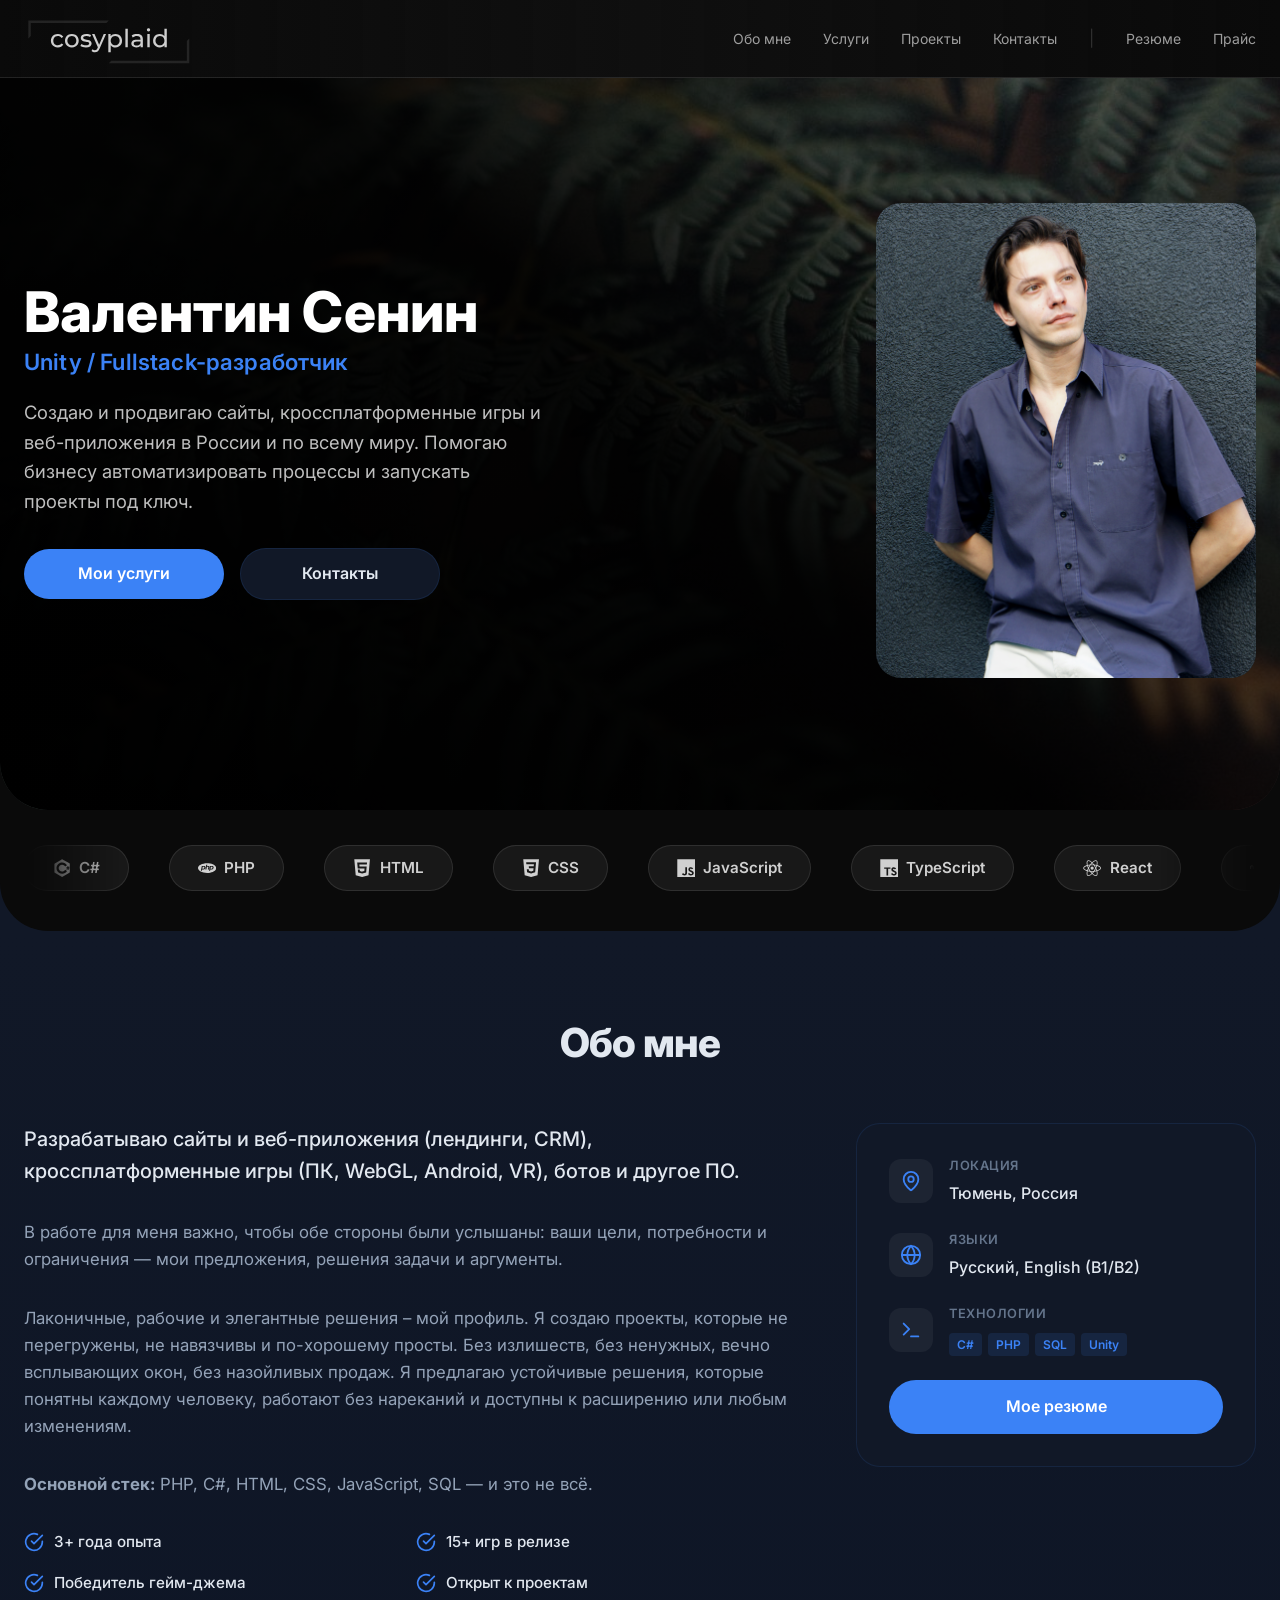
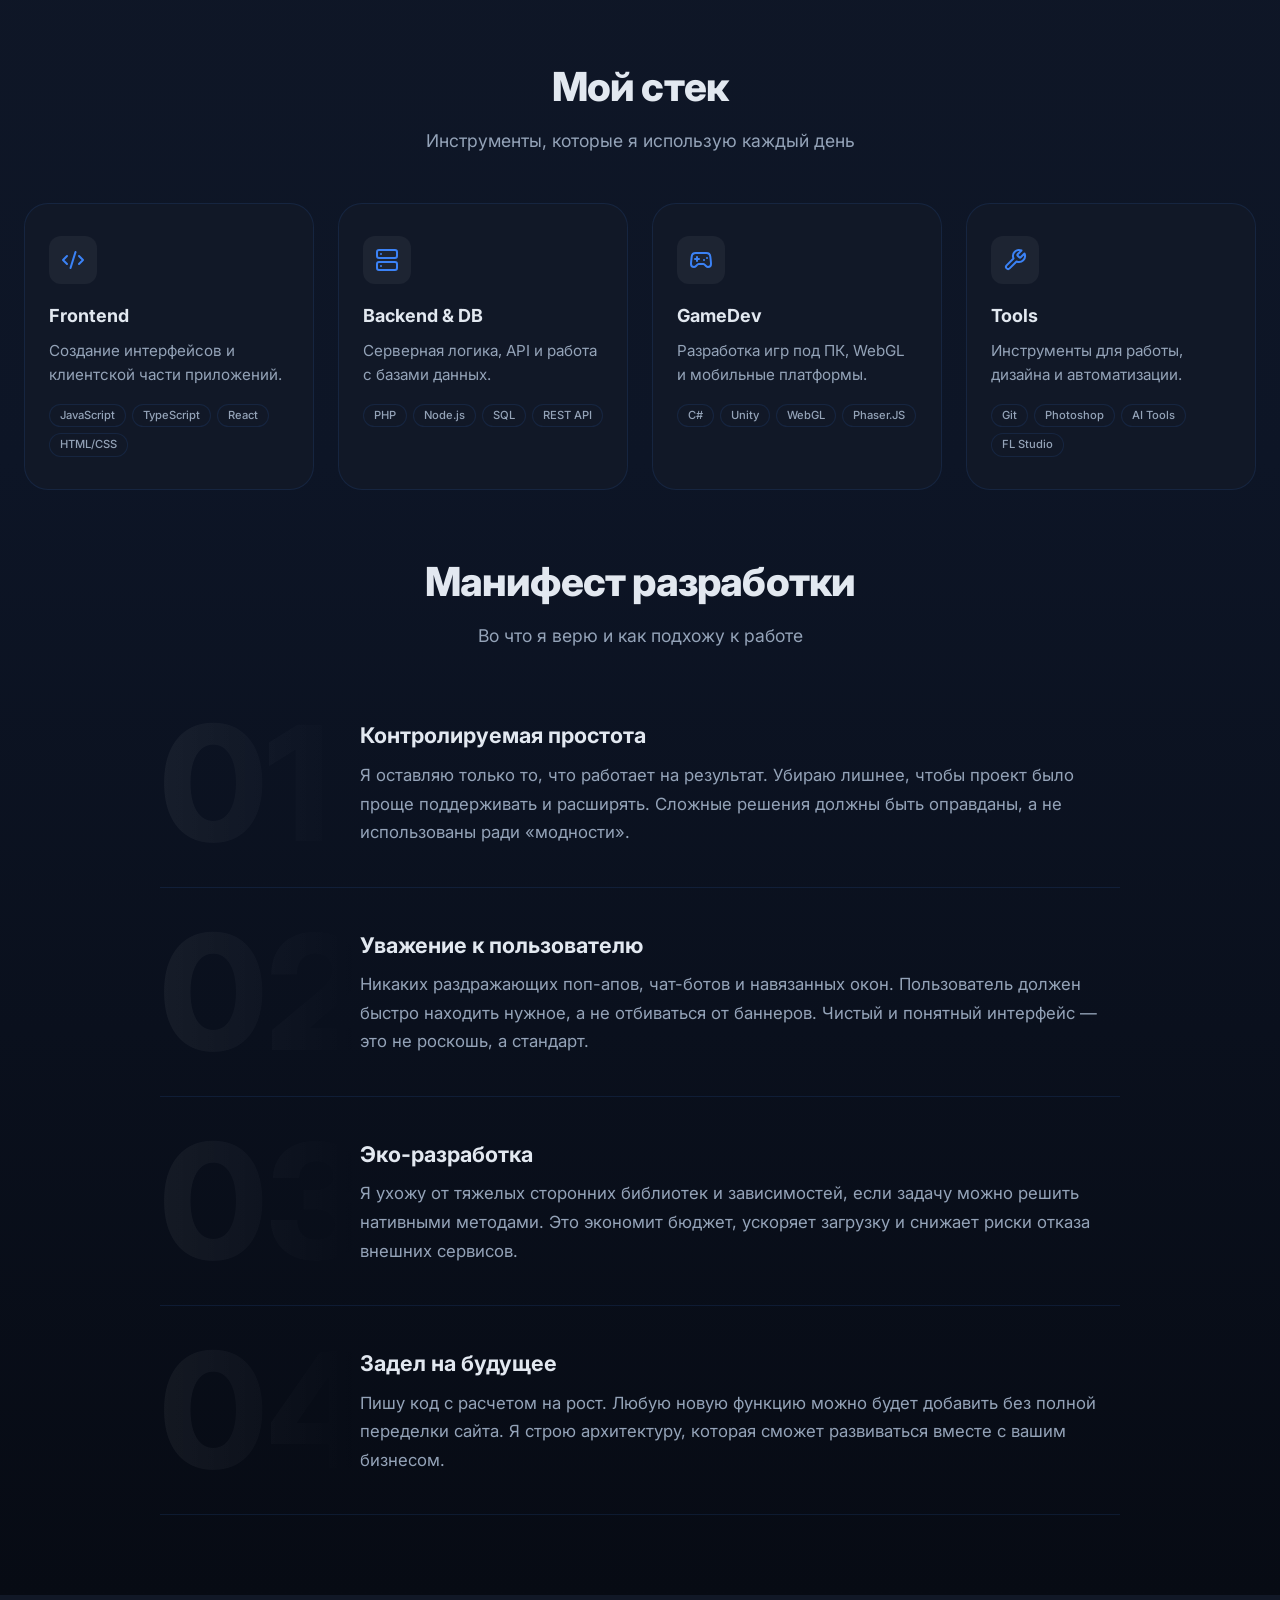
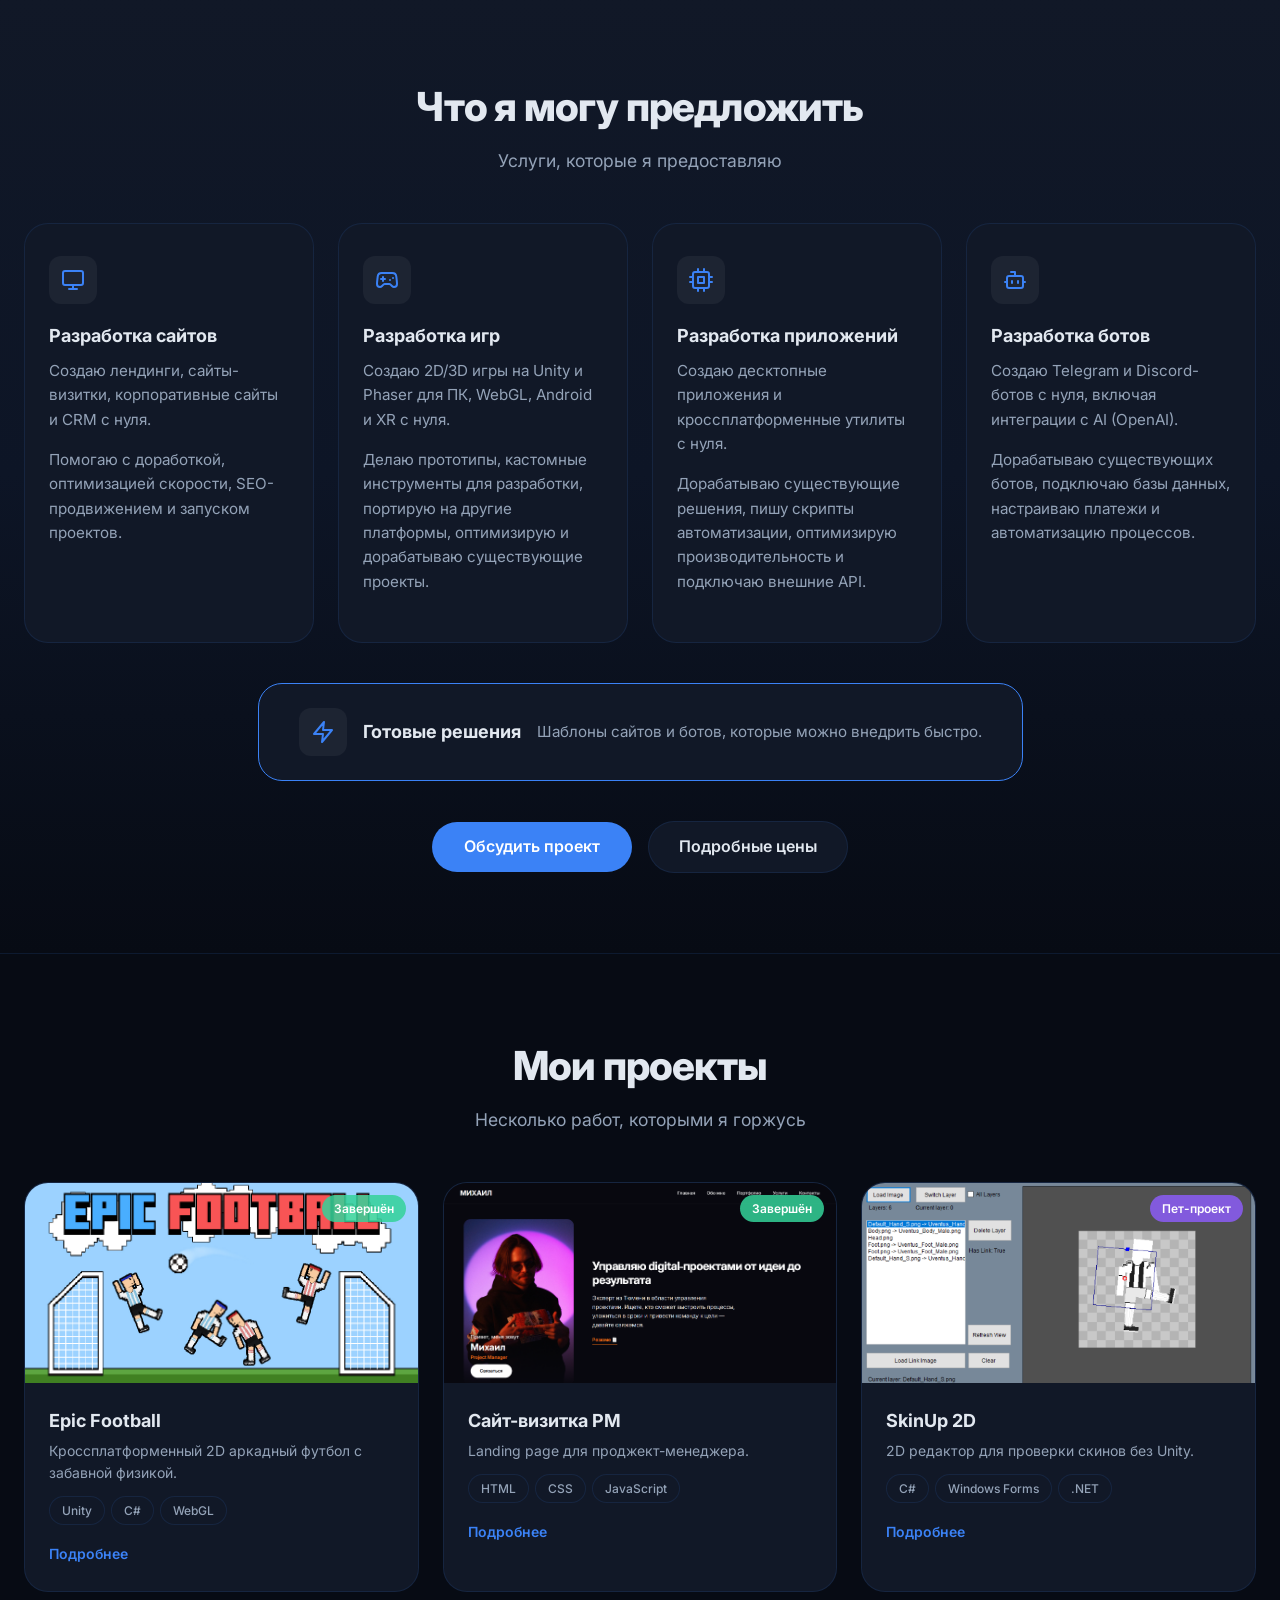
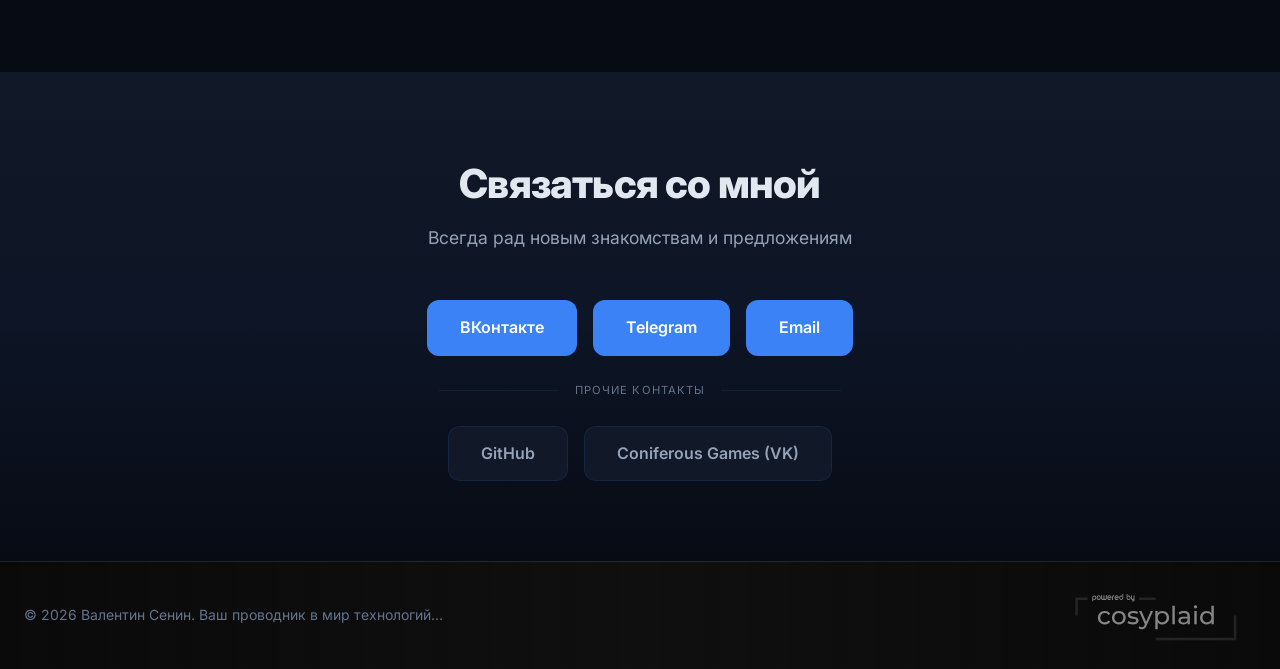
==== commit c8fa7c1f: "style fixes + update service section" ====
--- a/index.html
+++ b/index.html
@@ -206,7 +206,7 @@
                 </p>
 
                 <!-- Кнопки -->
-                <div class="hero__actions">
+                <div class="actions__group">
                     <a href="#services" class="btn btn--primary">Мои услуги</a>
                     <a href="#contacts" class="btn btn--secondary">Контакты</a>
                 </div>
@@ -357,7 +357,7 @@
     </section>
 
     <!-- ========== ОБО МНЕ ========== -->
-<div id="about" class="section-gradient">
+<div id="about" class="section-gradient section">
     <section class="about">
         <div class="container">
             
@@ -438,7 +438,77 @@
             </div>
         </div>
     </section>
-        
+       
+    <!-- ========== МОЙ СТЕК ========== -->
+    <section class="tech-expertise">
+        <div class="container">
+            <h2 class="section-title">Мой стек</h2>
+            <p class="section-subtitle">Инструменты, которые я использую каждый день</p>
+            
+            <div class="tech-expertise__grid">
+                <!-- Карточка 1: Frontend -->
+                <div class="card">
+                    <div class="tech-expertise__icon-box">
+                        <svg xmlns="http://www.w3.org/2000/svg" viewBox="0 0 24 24" fill="none" stroke="currentColor" stroke-width="2" stroke-linecap="round" stroke-linejoin="round"><path d="m18 16 4-4-4-4"/><path d="m6 8-4 4 4 4"/><path d="m14.5 4-5 16"/></svg>
+                    </div>
+                    <h3 class="card__title">Frontend</h3>
+                    <p class="card__desc">Создание интерфейсов и клиентской части приложений.</p>
+                    <div class="card__tags user-select-none">
+                        <span class="tag tag--small">JavaScript</span>
+                        <span class="tag tag--small">TypeScript</span>
+                        <span class="tag tag--small">React</span>
+                        <span class="tag tag--small">HTML/CSS</span>
+                    </div>
+                </div>
+
+                <!-- Карточка 2: Backend & DB -->
+                <div class="card">
+                    <div class="tech-expertise__icon-box">
+                        <svg xmlns="http://www.w3.org/2000/svg" viewBox="0 0 24 24" fill="none" stroke="currentColor" stroke-width="2" stroke-linecap="round" stroke-linejoin="round"><rect x="2" y="2" width="20" height="8" rx="2" ry="2"/><rect x="2" y="14" width="20" height="8" rx="2" ry="2"/><line x1="6" y1="6" x2="6.01" y2="6"/><line x1="6" y1="18" x2="6.01" y2="18"/></svg>
+                    </div>
+                    <h3 class="card__title">Backend & DB</h3>
+                    <p class="card__desc">Серверная логика, API и работа с базами данных.</p>
+                    <div class="card__tags user-select-none">
+                        <span class="tag tag--small">PHP</span>
+                        <span class="tag tag--small">Node.js</span>
+                        <span class="tag tag--small">SQL</span>
+                        <span class="tag tag--small">REST API</span>
+                    </div>
+                </div>
+
+                <!-- Карточка 3: GameDev -->
+                <div class="card">
+                    <div class="tech-expertise__icon-box">
+                        <svg xmlns="http://www.w3.org/2000/svg" viewBox="0 0 24 24" fill="none" stroke="currentColor" stroke-width="2" stroke-linecap="round" stroke-linejoin="round"><path d="M6 11h4m-2-2v4"/><path d="M15 12h.01M18 10h.01"/><path d="M17.32 5H6.68a4 4 0 0 0-3.978 3.59c-.006.052-.01.101-.017.152C2.604 9.416 2 14.456 2 16a3 3 0 0 0 3 3c1 0 1.5-.5 2-1l1.414-1.414A2 2 0 0 1 9.828 16h4.344a2 2 0 0 1 1.414.586L17 18c.5.5 1 1 2 1a3 3 0 0 0 3-3c0-1.545-.604-6.584-.685-7.258-.007-.05-.011-.1-.017-.151A4 4 0 0 0 17.32 5z"/></svg>
+                    </div>
+                    <h3 class="card__title">GameDev</h3>
+                    <p class="card__desc">Разработка игр под ПК, WebGL и мобильные платформы.</p>
+                    <div class="card__tags user-select-none">
+                        <span class="tag tag--small">C#</span>
+                        <span class="tag tag--small">Unity</span>
+                        <span class="tag tag--small">WebGL</span>
+                        <span class="tag tag--small">Phaser.JS</span>
+                    </div>
+                </div>
+
+                <!-- Карточка 4: Tools -->
+                <div class="card">
+                    <div class="tech-expertise__icon-box">
+                        <svg xmlns="http://www.w3.org/2000/svg" viewBox="0 0 24 24" fill="none" stroke="currentColor" stroke-width="2" stroke-linecap="round" stroke-linejoin="round"><path d="M14.7 6.3a1 1 0 0 0 0 1.4l1.6 1.6a1 1 0 0 0 1.4 0l3.77-3.77a6 6 0 0 1-7.94 7.94l-6.91 6.91a2.12 2.12 0 0 1-3-3l6.91-6.91a6 6 0 0 1 7.94-7.94l-3.76 3.76z"/></svg>
+                    </div>
+                    <h3 class="card__title">Tools</h3>
+                    <p class="card__desc">Инструменты для работы, дизайна и автоматизации.</p>
+                    <div class="card__tags user-select-none">
+                        <span class="tag tag--small">Git</span>
+                        <span class="tag tag--small">Photoshop</span>
+                        <span class="tag tag--small">AI Tools</span>
+                        <span class="tag tag--small">FL Studio</span>
+                    </div>
+                </div>
+            </div>
+        </div>
+    </section>
+
     <!-- ========== МАНИФЕСТ ========== -->
     <section class="manifest">
         <div class="container">
@@ -469,7 +539,7 @@
                     <div class="manifest__number">03</div>
                     <div class="manifest__content">
                         <h3 class="manifest__title">Эко-разработка</h3>
-                        <p class="manifest__desc">Я ухожу от тяжелых сторонних библиотек и зависимостей, если задачу можно решить нативными методами. Это экономит бюджет клиента, ускоряет загрузку и снижает риски отказа внешних сервисов.</p>
+                        <p class="manifest__desc">Я ухожу от тяжелых сторонних библиотек и зависимостей, если задачу можно решить нативными методами. Это экономит бюджет, ускоряет загрузку и снижает риски отказа внешних сервисов.</p>
                     </div>
                 </div>
 
@@ -484,76 +554,6 @@
             </div>
         </div>
     </section>
-
-    <!-- ========== МОЙ СТЕК ========== -->
-<section class="tech-expertise">
-    <div class="container">
-        <h2 class="section-title">Мой стек</h2>
-        <p class="section-subtitle">Инструменты, которые я использую каждый день</p>
-        
-        <div class="tech-expertise__grid">
-            <!-- Карточка 1: Frontend -->
-            <div class="card">
-                <div class="tech-expertise__icon-box">
-                    <svg xmlns="http://www.w3.org/2000/svg" viewBox="0 0 24 24" fill="none" stroke="currentColor" stroke-width="2" stroke-linecap="round" stroke-linejoin="round"><path d="m18 16 4-4-4-4"/><path d="m6 8-4 4 4 4"/><path d="m14.5 4-5 16"/></svg>
-                </div>
-                <h3 class="card__title">Frontend</h3>
-                <p class="card__desc">Создание интерфейсов и клиентской части приложений.</p>
-                <div class="card__tags user-select-none">
-                    <span class="tag tag--small">JavaScript</span>
-                    <span class="tag tag--small">TypeScript</span>
-                    <span class="tag tag--small">React</span>
-                    <span class="tag tag--small">HTML/CSS</span>
-                </div>
-            </div>
-
-            <!-- Карточка 2: Backend & DB -->
-            <div class="card">
-                <div class="tech-expertise__icon-box">
-                    <svg xmlns="http://www.w3.org/2000/svg" viewBox="0 0 24 24" fill="none" stroke="currentColor" stroke-width="2" stroke-linecap="round" stroke-linejoin="round"><rect x="2" y="2" width="20" height="8" rx="2" ry="2"/><rect x="2" y="14" width="20" height="8" rx="2" ry="2"/><line x1="6" y1="6" x2="6.01" y2="6"/><line x1="6" y1="18" x2="6.01" y2="18"/></svg>
-                </div>
-                <h3 class="card__title">Backend & DB</h3>
-                <p class="card__desc">Серверная логика, API и работа с базами данных.</p>
-                <div class="card__tags user-select-none">
-                    <span class="tag tag--small">PHP</span>
-                    <span class="tag tag--small">Node.js</span>
-                    <span class="tag tag--small">SQL</span>
-                    <span class="tag tag--small">REST API</span>
-                </div>
-            </div>
-
-            <!-- Карточка 3: GameDev -->
-            <div class="card">
-                <div class="tech-expertise__icon-box">
-                    <svg xmlns="http://www.w3.org/2000/svg" viewBox="0 0 24 24" fill="none" stroke="currentColor" stroke-width="2" stroke-linecap="round" stroke-linejoin="round"><path d="M6 11h4m-2-2v4"/><path d="M15 12h.01M18 10h.01"/><path d="M17.32 5H6.68a4 4 0 0 0-3.978 3.59c-.006.052-.01.101-.017.152C2.604 9.416 2 14.456 2 16a3 3 0 0 0 3 3c1 0 1.5-.5 2-1l1.414-1.414A2 2 0 0 1 9.828 16h4.344a2 2 0 0 1 1.414.586L17 18c.5.5 1 1 2 1a3 3 0 0 0 3-3c0-1.545-.604-6.584-.685-7.258-.007-.05-.011-.1-.017-.151A4 4 0 0 0 17.32 5z"/></svg>
-                </div>
-                <h3 class="card__title">GameDev</h3>
-                <p class="card__desc">Разработка игр под ПК, WebGL и мобильные платформы.</p>
-                <div class="card__tags user-select-none">
-                    <span class="tag tag--small">C#</span>
-                    <span class="tag tag--small">Unity</span>
-                    <span class="tag tag--small">WebGL</span>
-                    <span class="tag tag--small">Phaser.JS</span>
-                </div>
-            </div>
-
-            <!-- Карточка 4: Tools -->
-            <div class="card">
-                <div class="tech-expertise__icon-box">
-                    <svg xmlns="http://www.w3.org/2000/svg" viewBox="0 0 24 24" fill="none" stroke="currentColor" stroke-width="2" stroke-linecap="round" stroke-linejoin="round"><path d="M14.7 6.3a1 1 0 0 0 0 1.4l1.6 1.6a1 1 0 0 0 1.4 0l3.77-3.77a6 6 0 0 1-7.94 7.94l-6.91 6.91a2.12 2.12 0 0 1-3-3l6.91-6.91a6 6 0 0 1 7.94-7.94l-3.76 3.76z"/></svg>
-                </div>
-                <h3 class="card__title">Tools</h3>
-                <p class="card__desc">Инструменты для работы, дизайна и автоматизации.</p>
-                <div class="card__tags user-select-none">
-                    <span class="tag tag--small">Git</span>
-                    <span class="tag tag--small">Photoshop</span>
-                    <span class="tag tag--small">AI Tools</span>
-                    <span class="tag tag--small">FL Studio</span>
-                </div>
-            </div>
-        </div>
-    </div>
-</section>
 </div>
 
 <!-- ========== ЧТО Я МОГУ ПРЕДЛОЖИТЬ ========== -->
@@ -563,48 +563,64 @@
         <p class="section-subtitle">Услуги, которые я предоставляю</p>
         
         <div class="services__grid">
-            <div class="services__list">
-                <div class="service-item">
-                    <div class="service-item__content">
-                        <h3 class="service-item__title">Разработка сайтов</h3>
-                        <p class="service-item__description">Лендинги, сайты-визитки, корпоративные сайты, CRM-системы</p>
-                    </div>
-                </div>
-                
-                <div class="service-item">
-                    <div class="service-item__content">
-                        <h3 class="service-item__title">Разработка игр</h3>
-                        <p class="service-item__description">2D/3D игры на Unity, WebGL-игры, прототипы, портирование</p>
-                    </div>
-                </div>
-                
-                <div class="service-item">
-                    <div class="service-item__content">
-                        <h3 class="service-item__title">Разработка приложений</h3>
-                        <p class="service-item__description">Десктопные приложения, утилиты, инструменты автоматизации</p>
-                    </div>
-                </div>
-                
-                <div class="service-item">
-                    <div class="service-item__content">
-                        <h3 class="service-item__title">Разработка ботов</h3>
-                        <p class="service-item__description">Telegram-боты, Discord-боты, чат-боты с AI-интеграцией</p>
-                    </div>
-                </div>
-                
-                <div class="services__action user-select-none">
-                    <a href="#contacts" class="btn btn--primary">Обсудить проект</a>
-                    <a href="price.html" class="btn btn--secondary">Подробные цены</a>
-                </div>
-                
-            </div>
-            
-            <div class="services__visual user-select-none">
-                <div class="services__visual-card">
-                    <div class="services__visual-icon">🚀</div>
-                    <p class="services__visual-text">От идеи до релиза</p>
-                </div>
-            </div>
+            <!-- 1. Сайты -->
+            <div class="card card--service">
+                <div class="tech-expertise__icon-box">
+                    <svg xmlns="http://www.w3.org/2000/svg" viewBox="0 0 24 24" fill="none" stroke="currentColor" stroke-width="2" stroke-linecap="round" stroke-linejoin="round"><rect x="2" y="3" width="20" height="14" rx="2" ry="2"/><line x1="8" y1="21" x2="16" y2="21"/><line x1="12" y1="17" x2="12" y2="21"/></svg>
+                </div>
+                <h3 class="card__title">Разработка сайтов</h3>
+                <p class="card__desc">Создаю лендинги, сайты-визитки, корпоративные сайты и CRM с нуля.</p>
+                <p class="card__desc">Помогаю с доработкой, оптимизацией скорости, SEO-продвижением и запуском проектов.</p>
+            </div>
+
+            <!-- 2. Игры -->
+            <div class="card card--service">
+                <div class="tech-expertise__icon-box">
+                    <svg xmlns="http://www.w3.org/2000/svg" viewBox="0 0 24 24" fill="none" stroke="currentColor" stroke-width="2" stroke-linecap="round" stroke-linejoin="round"><path d="M6 11h4m-2-2v4"/><path d="M15 12h.01M18 10h.01"/><path d="M17.32 5H6.68a4 4 0 0 0-3.978 3.59c-.006.052-.01.101-.017.152C2.604 9.416 2 14.456 2 16a3 3 0 0 0 3 3c1 0 1.5-.5 2-1l1.414-1.414A2 2 0 0 1 9.828 16h4.344a2 2 0 0 1 1.414.586L17 18c.5.5 1 1 2 1a3 3 0 0 0 3-3c0-1.545-.604-6.584-.685-7.258-.007-.05-.011-.1-.017-.151A4 4 0 0 0 17.32 5z"/></svg>
+                </div>
+                <h3 class="card__title">Разработка игр</h3>
+                <p class="card__desc">Создаю 2D/3D игры на Unity и Phaser для ПК, WebGL, Android и XR с нуля.</p>
+                <p class="card__desc">Делаю прототипы, кастомные инструменты для разработки, портирую на другие платформы, оптимизирую и дорабатываю существующие проекты.</p>
+            </div>
+
+            <!-- 3. Приложения -->
+            <div class="card card--service">
+                <div class="tech-expertise__icon-box">
+                    <svg xmlns="http://www.w3.org/2000/svg" viewBox="0 0 24 24" fill="none" stroke="currentColor" stroke-width="2" stroke-linecap="round" stroke-linejoin="round"><rect x="4" y="4" width="16" height="16" rx="2" ry="2"/><rect x="9" y="9" width="6" height="6"/><line x1="9" y1="1" x2="9" y2="4"/><line x1="15" y1="1" x2="15" y2="4"/><line x1="9" y1="20" x2="9" y2="23"/><line x1="15" y1="20" x2="15" y2="23"/><line x1="20" y1="9" x2="23" y2="9"/><line x1="20" y1="14" x2="23" y2="14"/><line x1="1" y1="9" x2="4" y2="9"/><line x1="1" y1="14" x2="4" y2="14"/></svg>
+                </div>
+                <h3 class="card__title">Разработка приложений</h3>
+                <p class="card__desc">Создаю десктопные приложения и кроссплатформенные утилиты с нуля.</p>
+                <p class="card__desc">Дорабатываю существующие решения, пишу скрипты автоматизации, оптимизирую производительность и подключаю внешние API.</p>
+            </div>
+
+            <!-- 4. Боты -->
+            <div class="card card--service">
+                <div class="tech-expertise__icon-box">
+                    <svg xmlns="http://www.w3.org/2000/svg" viewBox="0 0 24 24" fill="none" stroke="currentColor" stroke-width="2" stroke-linecap="round" stroke-linejoin="round"><path d="M12 8V4H8"/><rect x="4" y="8" width="16" height="12" rx="2"/><path d="M2 14h2"/><path d="M20 14h2"/><path d="M15 13v2"/><path d="M9 13v2"/></svg>
+                </div>
+                <h3 class="card__title">Разработка ботов</h3>
+                <p class="card__desc">Создаю Telegram и Discord-ботов с нуля, включая интеграции с AI (OpenAI).</p>
+                <p class="card__desc">Дорабатываю существующих ботов, подключаю базы данных, настраиваю платежи и автоматизацию процессов.</p>
+            </div>
+        </div>
+
+        <!-- 5. Готовые решения -->
+        <a href="solutions.html" class="services-banner card">
+            <div class="services-banner__content">
+                <div class="tech-expertise__icon-box">
+                    <svg xmlns="http://www.w3.org/2000/svg" viewBox="0 0 24 24" fill="none" stroke="currentColor" stroke-width="2" stroke-linecap="round" stroke-linejoin="round">
+                        <path d="M13 2 3 14h9l-1 8 10-12h-9l1-8z"/>
+                    </svg>
+                </div>
+                <h3 class="services-banner__title">Готовые решения</h3>
+                <p class="services-banner__desc">Шаблоны сайтов и ботов, которые можно внедрить быстро.</p>
+            </div>
+        </a>
+
+        <!-- Кнопки под сеткой -->
+        <div class="actions__group user-select-none">
+            <a href="#contacts" class="btn btn--primary">Обсудить проект</a>
+            <a href="price.html" class="btn btn--secondary">Подробные цены</a>
         </div>
     </div>
 </section>
--- a/styles/style.css
+++ b/styles/style.css
@@ -23,6 +23,9 @@
     --accent: #3B82F6;
     --accent-hover: #60A5FA;
     --shadow: 0 8px 32px rgba(0, 0, 0, 0.6);
+
+    --accent-secondary: #F97316;
+    --accent-secondary-hover: #F59E0B; 
 }
 
 * {
@@ -321,13 +324,16 @@
     max-width: 520px;
 }
 
-.hero__actions {
-    display: flex;
+.actions__group {
+    display: flex;
+    justify-content: center;
+    align-items: center;
     gap: 16px;
     margin-top: 32px;
-}
-
-.hero__actions .btn {
+    flex-wrap: wrap;
+}
+
+.actions__group .btn {
     width: auto;
     min-width: 200px;
 }
@@ -423,8 +429,7 @@
 
 /* ABOUT */
 .about {
-    padding: 80px 0;
-    /* background: var(--bg-primary); */
+    padding: 80px 0 40px 0;
     z-index: 2;
 }
 
@@ -569,8 +574,7 @@
 
 /* TECH EXPERTISE (МОЙ СТЕК) */
 .tech-expertise {
-    padding: 20px 0 80px 0;
-    /* background: var(--bg-secondary); */
+    padding: 20px 0 40px 0;
     z-index: 2;
 }
 
@@ -584,12 +588,12 @@
     width: 48px;
     height: 48px;
     border-radius: 12px;
+    margin-bottom: 18px;
     background: rgba(255, 255, 255, 0.05);
     display: flex;
     align-items: center;
     justify-content: center;
     color: var(--accent);
-    margin-bottom: 20px;
 }
 
 .tech-expertise__icon-box svg {
@@ -630,8 +634,7 @@
    МАНИФЕСТ РАЗРАБОТКИ
    ========================================================================== */
 .manifest {
-    padding: 20px 0;
-    /* background: var(--bg-secondary); */
+    padding: 20px 0 80px 0;
     z-index: 2;
 }
 
@@ -678,7 +681,7 @@
 .manifest__content {
     position: relative;
     z-index: 2;
-    padding-left: 200px; /* Отступ слева, чтобы текст не наезжал на цифру */
+    padding-left: 200px;
     width: 100%;
 }
 
@@ -704,70 +707,66 @@
 
 .services__grid {
     display: grid;
-    grid-template-columns: 1.2fr 1fr;
-    gap: 64px;
-    align-items: start;
-}
-
-.services__list {
+    grid-template-columns: repeat(4, 1fr);
+    gap: 24px;
+}
+
+.card--service {
     display: flex;
     flex-direction: column;
-    gap: 24px;
-}
-
-.service-item {
-    display: flex;
-    gap: 20px;
-    padding: 24px;
-    background: var(--bg-card);
-    border: 1px solid var(--border-color);
+    text-decoration: none;
+    cursor: pointer;
+}
+
+/* БАННЕР "ГОТОВЫЕ РЕШЕНИЯ" */
+.services-banner {
+    display: flex;
+    align-items: center;
+    justify-content: center;
+    padding: 24px 40px;
+    margin: 40px auto;
+    max-width: fit-content;
+    border: 1px solid var(--accent);
     border-radius: var(--radius-lg);
+    text-decoration: none;
     transition: all 0.35s ease;
 }
 
-.service-item__title {
+.services-banner__content {
+    display: flex;
+    align-items: center;
+    gap: 16px;
+}
+
+.services-banner__content .tech-expertise__icon-box {
+    margin-bottom: 0;
+}
+
+.services-banner__title {
     font-size: 1.125rem;
     font-weight: 700;
     color: var(--text-primary);
-    margin-bottom: 4px;
-}
-
-.service-item__description {
-    font-size: 0.9rem;
+    white-space: nowrap;
+}
+
+.services-banner__desc {
+    font-size: 0.95rem;
     color: var(--text-secondary);
-    line-height: 1.6;
-}
-
-.services__action {
+    white-space: nowrap;
+}
+
+/* 
+.actions__group {
     display: flex;
     justify-content: center;
-    gap: 14px;
-    margin-top: 8px;
-}
-
-.services__visual {
-    display: flex;
-    align-items: center;
-    justify-content: center;
-    min-height: 400px;
-    background: var(--bg-card);
-    border: 1px solid var(--border-color);
-    border-radius: var(--radius-lg);
-    padding: 40px;
-    position: sticky;
-    top: 100px;
-}
-
-.services__visual-card {
-    text-align: center;
-}
-
-.services__visual-text {
-    font-size: 1.5rem;
-    font-weight: 700;
-    color: var(--text-primary);
-    text-align: center;
-}
+    gap: 16px;
+    margin-top: 40px;
+}
+
+.actions__group .btn{
+    width: auto;
+    min-width: 200px;
+} */
 
 /* PROJECTS */
 .projects {
@@ -1191,9 +1190,6 @@
     .btn--primary:hover { background: var(--accent-hover); transform: translateY(-2px); box-shadow: var(--shadow); }
     .btn--secondary:hover { background: var(--bg-card-hover); transform: translateY(-2px); }
 
-    .service-item:hover { transform: translateX(6px); background: var(--bg-card-hover); border-color: var(--accent); }
-    
-    /* Универсальный ховер для карточек */
     .card:hover { 
         transform: translateY(-6px); 
         box-shadow: var(--shadow); 
@@ -1201,6 +1197,12 @@
         border-color: var(--accent); 
     }
     
+    .services-banner:hover {
+        transform: translateY(-4px);
+        box-shadow: var(--shadow);
+        border: 1px solid var(--accent-hover);
+    }
+
     .project-card:hover { transform: translateY(-8px); box-shadow: var(--shadow); background: var(--bg-card-hover); border-color: var(--accent); }
     .project-card:hover .project-card__image img { transform: scale(1.05); }
     .project-card__more:hover { color: var(--accent-hover); }
@@ -1226,10 +1228,8 @@
     .hero__image-wrapper { order: 1; justify-content: center; }
     .hero__image-box { max-width: 400px; }
 
-    .services__grid { grid-template-columns: 1fr; gap: 40px; }
-    .services__visual { min-height: 200px; position: static; }
+    .services__grid { grid-template-columns: repeat(2, 1fr); }
     .projects__grid { grid-template-columns: repeat(2, 1fr); }
-    .capabilities__grid { grid-template-columns: repeat(2, 1fr); gap: 20px; }
     .modal__image { height: 350px; }
     .modal__gallery img { height: 140px; }
     
@@ -1242,15 +1242,16 @@
 
     .tech-expertise__grid { grid-template-columns: repeat(2, 1fr); }
 
-    .manifest__content{
-        padding-left: 150px;
-    }
+    .manifest__content { padding-left: 150px; }
 }
 
 @media (max-width: 768px) {
     .burger { display: flex; }
     .hero__image-box { max-width: 300px; }
     
+    .actions__group { flex-direction: column; }
+    .actions__group .btn { width: auto; min-width: 500px; }
+    .btn { font-size: 18px; }
     .nav {
         position: absolute; top: 100%; left: 0; width: 100%;
         background: #151519; padding: 24px; border-bottom: 1px solid rgba(255, 255, 255, 0.06);
@@ -1266,7 +1267,10 @@
     .nav__divider-mobile { display: flex !important; width: 40px; height: 1px; background: rgba(255, 255, 255, 0.15); margin: 4px 0; }
     
     .about__stats { grid-template-columns: 1fr; gap: 12px; }
-    .service-item { padding: 20px 16px; }
+    .services__grid { grid-template-columns: repeat(2, 1fr); }
+    .services-banner { padding: 16px 20px; }
+    .services-banner__desc { display: none; }
+    
     .projects__grid { grid-template-columns: 1fr; max-width: 480px; margin: 0 auto; }
     
     .hero__title { font-size: 2.5rem; }
@@ -1282,20 +1286,12 @@
         position: relative;
         display: flex;
         align-items: center;
-        min-height: 120px; /* Минимальная высота, чтобы цифра не была крошечной, если текст короткий */
+        min-height: 120px;
     }
 
-    .manifest__content{
-        padding-left: 0px;
-    }
-
-    .manifest__title {
-        font-size: 1.15rem;
-    }
-    
-    .manifest__desc {
-        font-size: 0.95rem;
-    }
+    .manifest__content { padding-left: 0; }
+    .manifest__title { font-size: 1.15rem; }
+    .manifest__desc { font-size: 0.95rem; }
 }
 
 @media (max-width: 640px) {
@@ -1304,9 +1300,9 @@
     .hero__role { font-size: 1.25rem; }
     .hero__subtitle { font-size: 1rem; }
     
-    .hero__actions { flex-direction: column; align-items: center; }
-    .hero__actions .btn { width: auto; min-width: 300px; }
-    
+    .actions__group{width: 100%;}
+    .actions__group .btn {min-width: unset; width: 100%; }
+
     .about { padding: 60px 0; }
     .about__layout { gap: 32px; }
     .about__content { font-size: 1rem; }
@@ -1322,7 +1318,6 @@
     .contacts__list { flex-direction: column; align-items: center; }
     .contacts__link { width: 100%; max-width: 280px; text-align: center; }
     .tech-stack__wrapper { padding: 105px 0 10px; }
-    .capabilities__grid { grid-template-columns: 1fr; max-width: 400px; margin: 0 auto; }
     
     .modal-overlay { align-items: flex-start; padding: 0; }
     .modal { max-width: 100%; border-radius: 0; margin: 0; }
@@ -1339,6 +1334,7 @@
     .modal__gallery img { height: 200px; }
 
     .tech-expertise__grid { grid-template-columns: 1fr; }
+    .services__grid { grid-template-columns: 1fr; }
 }
 
 /* ==========================================================================
@@ -1354,6 +1350,7 @@
     .tech-stack__track { animation: none !important; }
 }
 
+/* Section Gradient (в самом конце, чтобы переопределять фоны секций) */
 .section-gradient {
     background: linear-gradient(180deg, var(--bg-primary) 0%, #0D1526 50%, var(--bg-secondary) 100%);
 }
--- a/styles/developer_style.css
+++ b/styles/developer_style.css
@@ -92,7 +92,8 @@
 {
     #main-dev-logo-cosyplaid{
         opacity: 1; 
-        transform: scale(0.95); 
+        transform: scale(0.95);
+        transition: none !important;
     }
     #main-dev-logo-frame{
         opacity: 0.8;
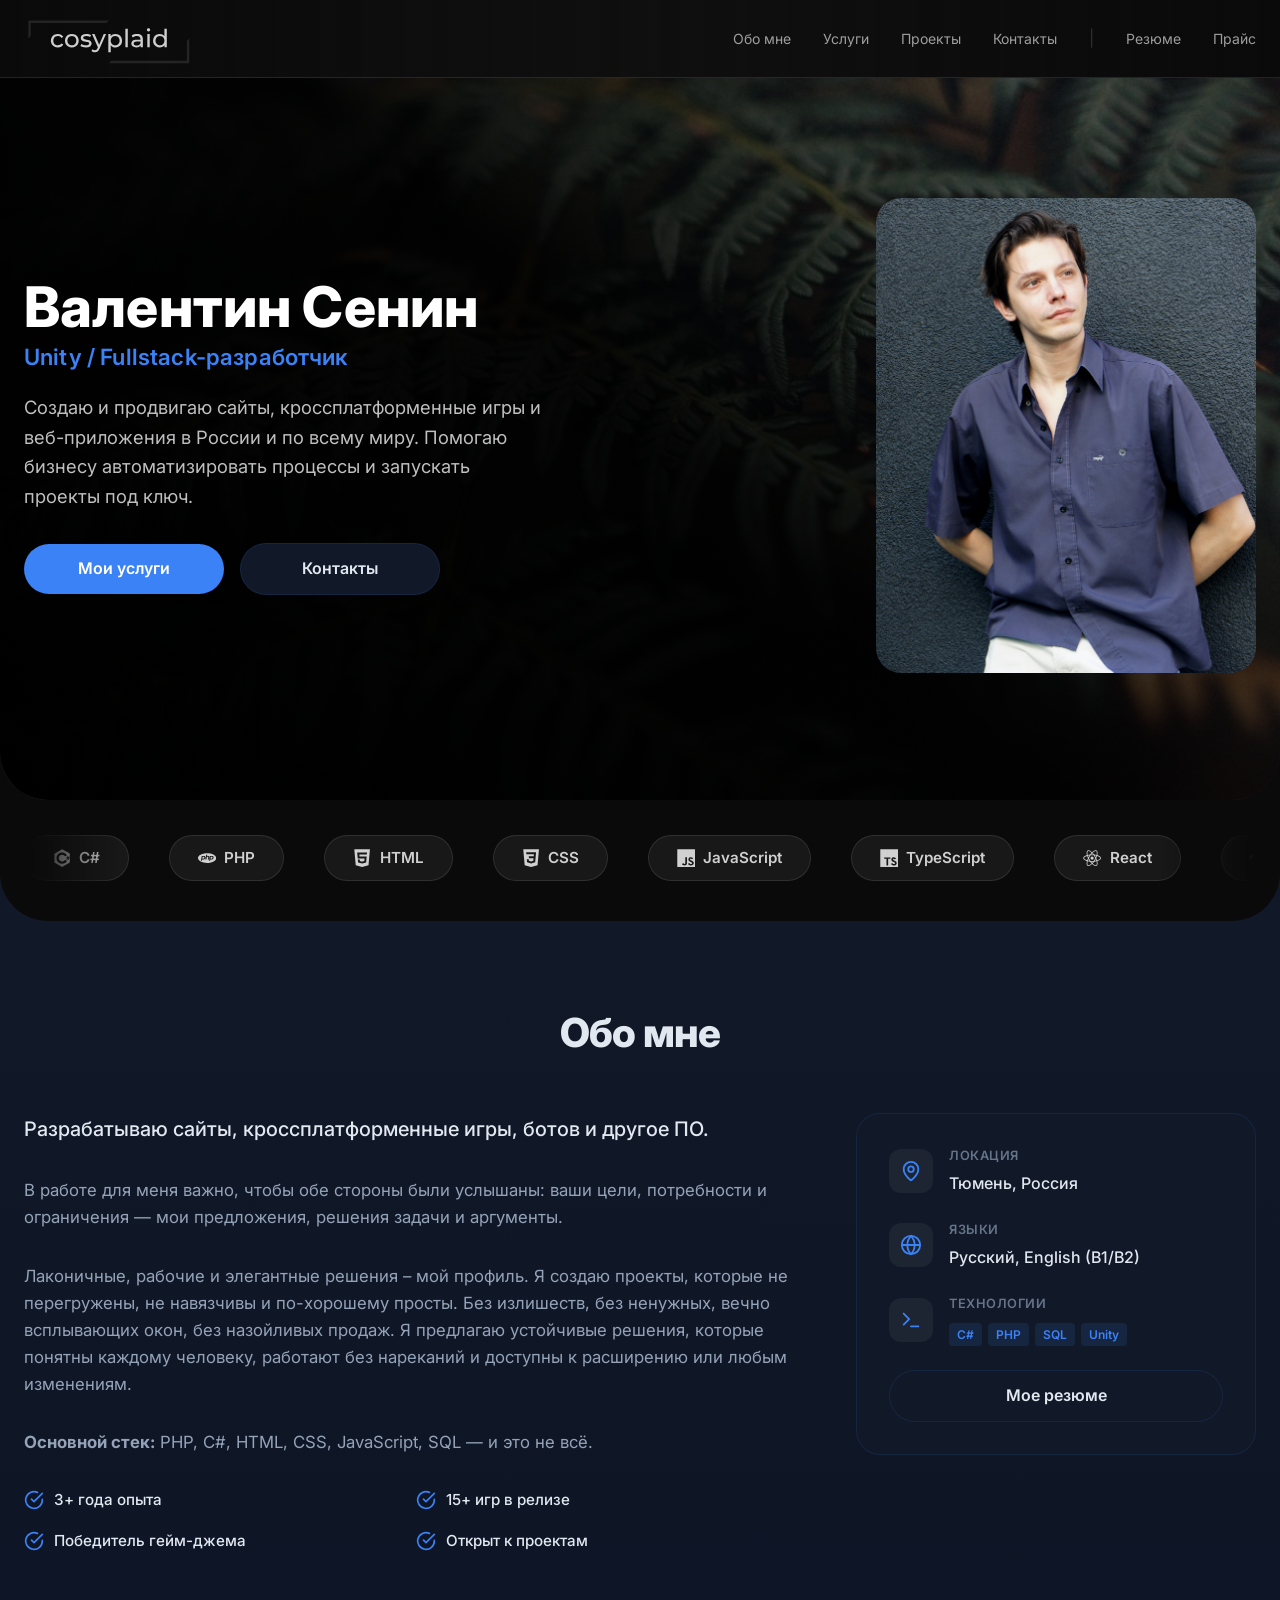
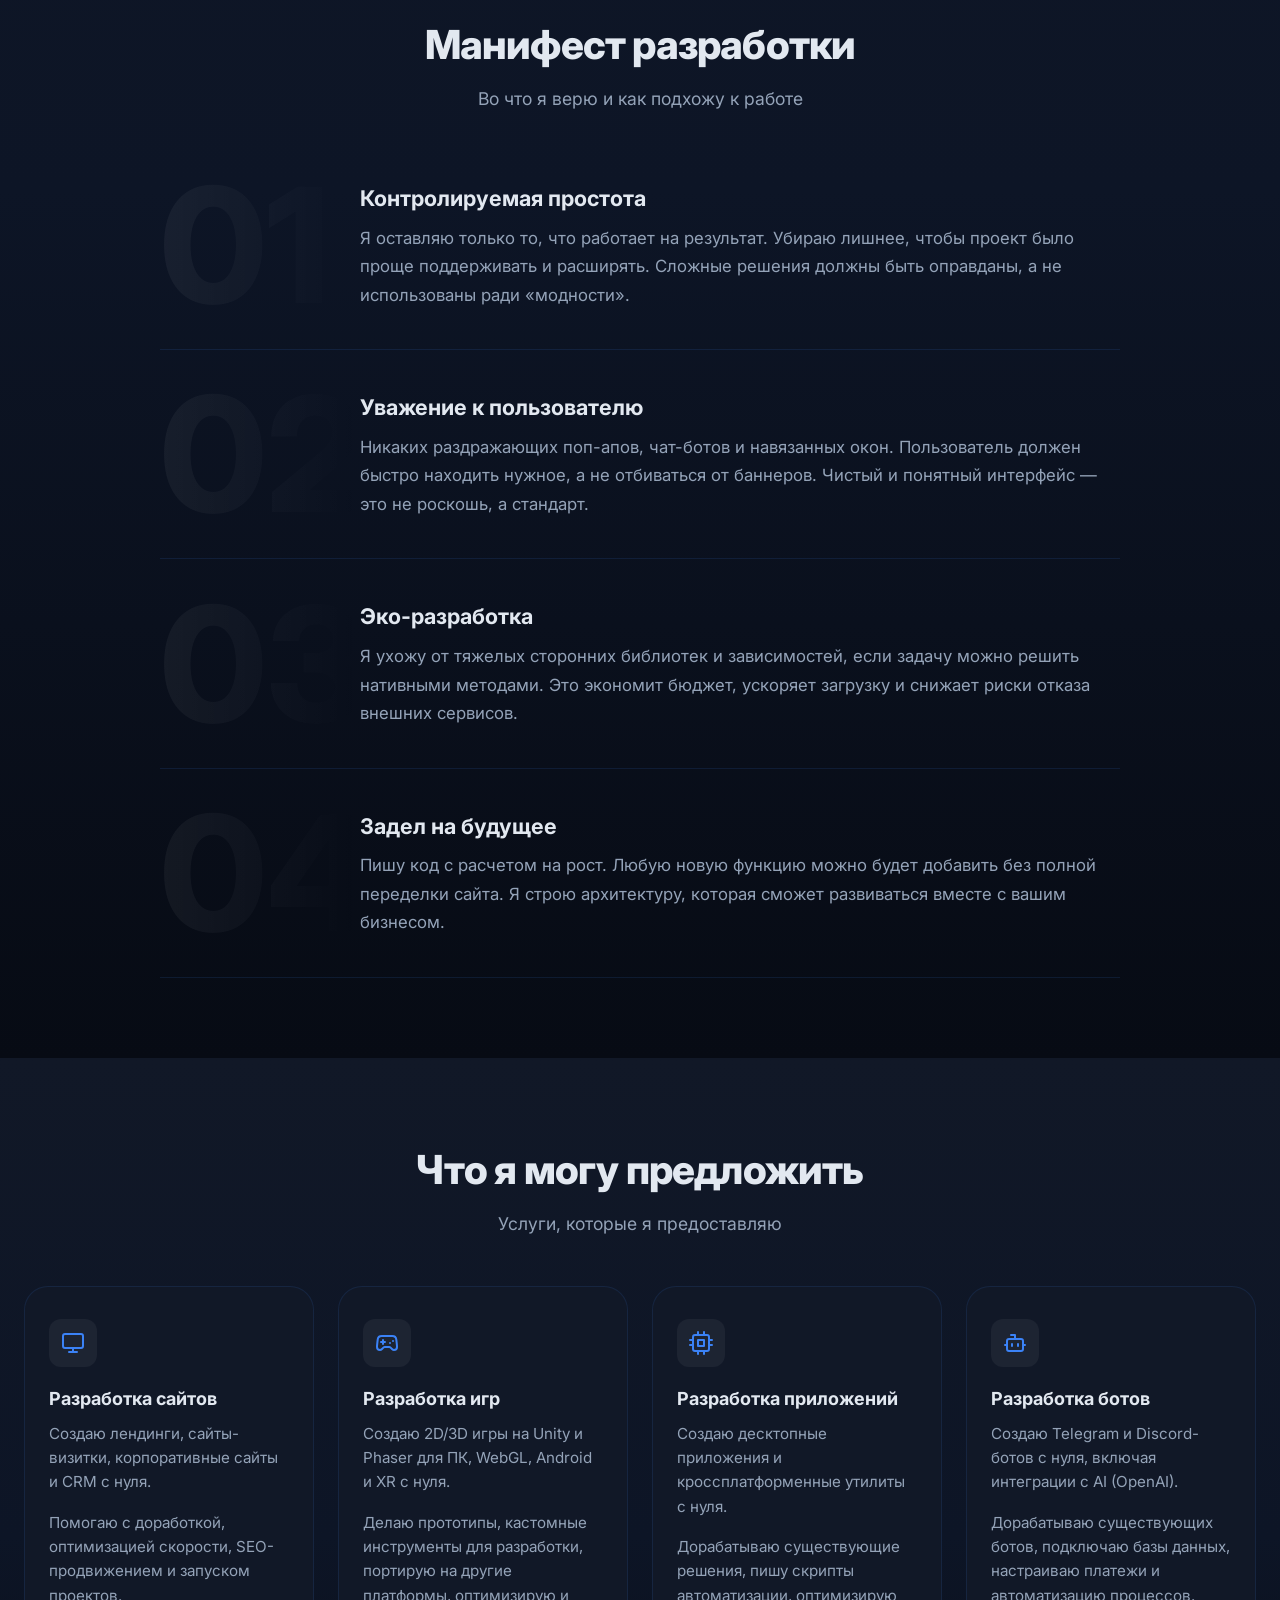
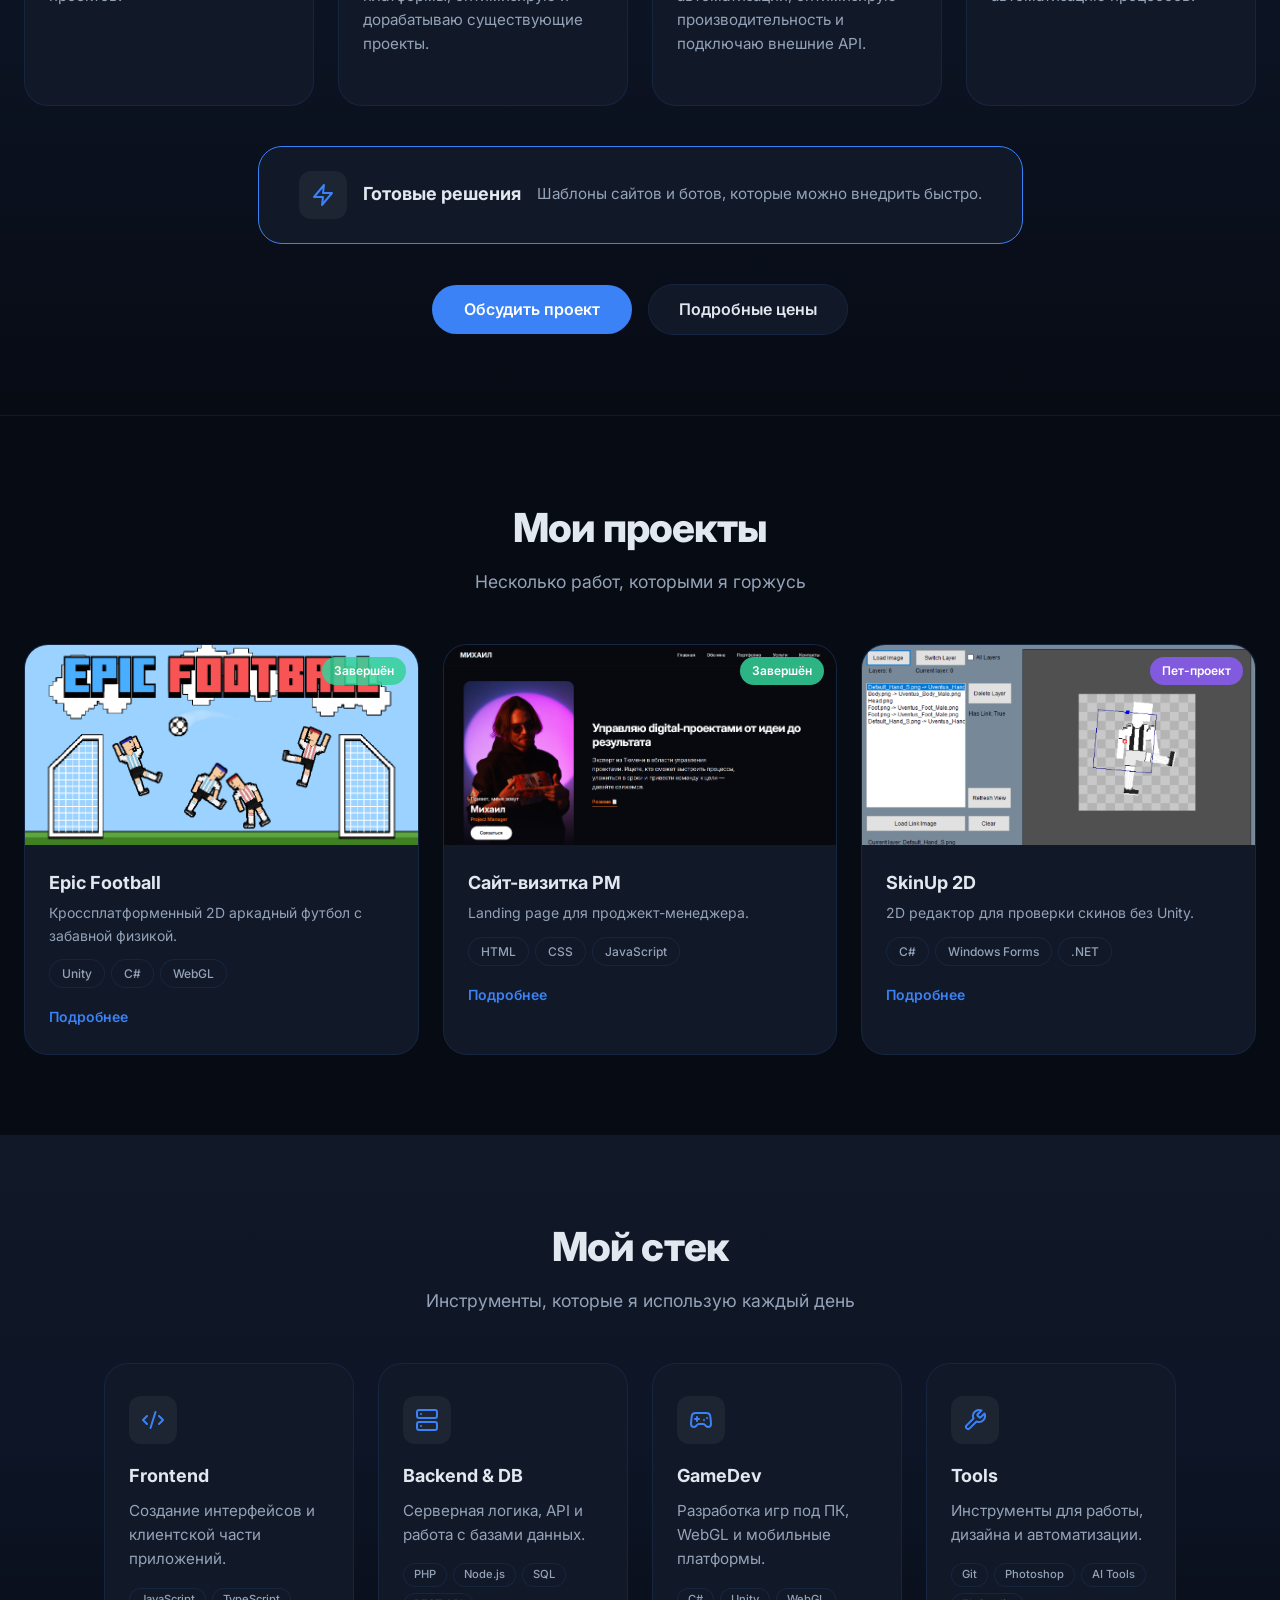
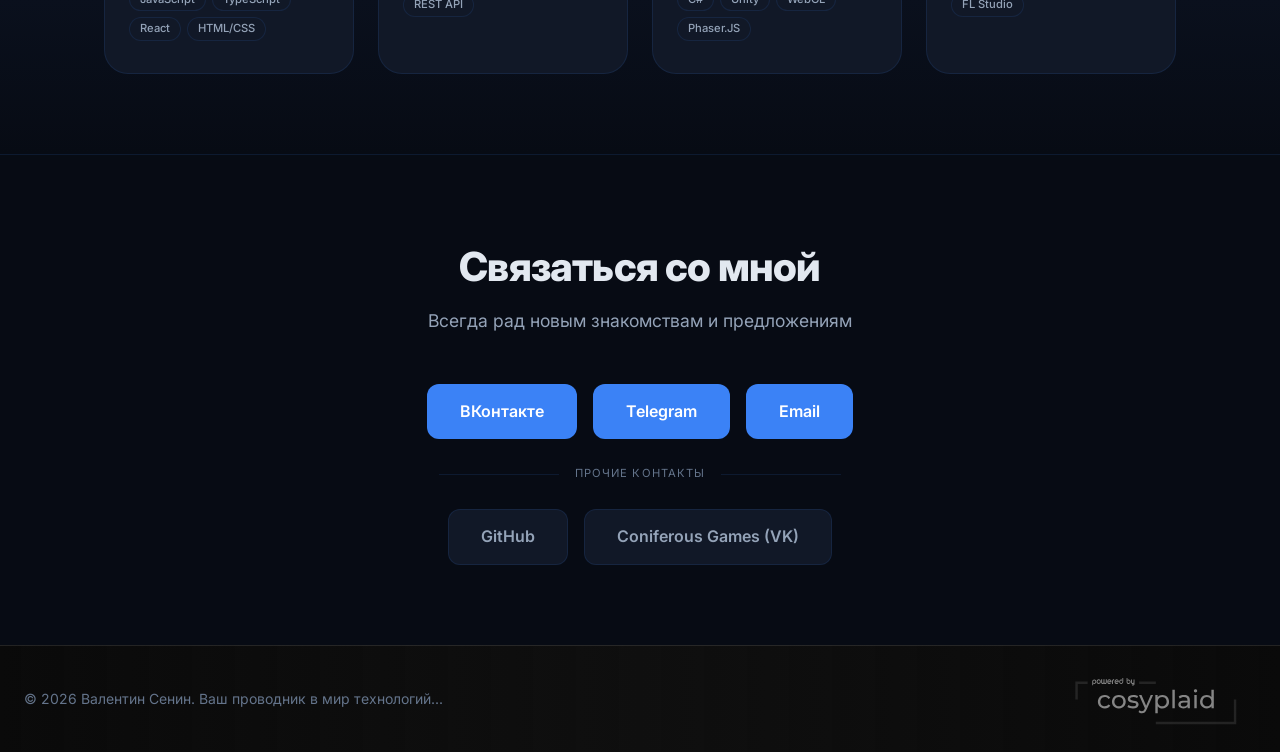
==== commit 05ff9f18: "regular style update + change section order + add new tab + update prices" ====
--- a/index.html
+++ b/index.html
@@ -367,7 +367,7 @@
             <div class="about__layout">
                 <!-- Левая колонка: Текст и факты -->
                 <div class="about__content">
-                    <p class="about__lead">Разрабатываю сайты и веб-приложения (лендинги, CRM), кроссплатформенные игры (ПК, WebGL, Android, VR), ботов и другое ПО.</p>
+                    <p class="about__lead">Разрабатываю сайты, кроссплатформенные игры, ботов и другое ПО.</p>
                     
                     <p>В работе для меня важно, чтобы обе стороны были услышаны: ваши цели, потребности и ограничения — мои предложения, решения задачи и аргументы.</p>
                     
@@ -432,83 +432,13 @@
                                 </div>
                             </li>
                         </ul>
-                        <a href="resume.html" rel="nofollow" class="btn btn--primary">Мое резюме</a>
+                        <a href="resume.html" rel="nofollow" class="btn btn--secondary">Мое резюме</a>
                     </div>
                 </div>
             </div>
         </div>
     </section>
        
-    <!-- ========== МОЙ СТЕК ========== -->
-    <section class="tech-expertise">
-        <div class="container">
-            <h2 class="section-title">Мой стек</h2>
-            <p class="section-subtitle">Инструменты, которые я использую каждый день</p>
-            
-            <div class="tech-expertise__grid">
-                <!-- Карточка 1: Frontend -->
-                <div class="card">
-                    <div class="tech-expertise__icon-box">
-                        <svg xmlns="http://www.w3.org/2000/svg" viewBox="0 0 24 24" fill="none" stroke="currentColor" stroke-width="2" stroke-linecap="round" stroke-linejoin="round"><path d="m18 16 4-4-4-4"/><path d="m6 8-4 4 4 4"/><path d="m14.5 4-5 16"/></svg>
-                    </div>
-                    <h3 class="card__title">Frontend</h3>
-                    <p class="card__desc">Создание интерфейсов и клиентской части приложений.</p>
-                    <div class="card__tags user-select-none">
-                        <span class="tag tag--small">JavaScript</span>
-                        <span class="tag tag--small">TypeScript</span>
-                        <span class="tag tag--small">React</span>
-                        <span class="tag tag--small">HTML/CSS</span>
-                    </div>
-                </div>
-
-                <!-- Карточка 2: Backend & DB -->
-                <div class="card">
-                    <div class="tech-expertise__icon-box">
-                        <svg xmlns="http://www.w3.org/2000/svg" viewBox="0 0 24 24" fill="none" stroke="currentColor" stroke-width="2" stroke-linecap="round" stroke-linejoin="round"><rect x="2" y="2" width="20" height="8" rx="2" ry="2"/><rect x="2" y="14" width="20" height="8" rx="2" ry="2"/><line x1="6" y1="6" x2="6.01" y2="6"/><line x1="6" y1="18" x2="6.01" y2="18"/></svg>
-                    </div>
-                    <h3 class="card__title">Backend & DB</h3>
-                    <p class="card__desc">Серверная логика, API и работа с базами данных.</p>
-                    <div class="card__tags user-select-none">
-                        <span class="tag tag--small">PHP</span>
-                        <span class="tag tag--small">Node.js</span>
-                        <span class="tag tag--small">SQL</span>
-                        <span class="tag tag--small">REST API</span>
-                    </div>
-                </div>
-
-                <!-- Карточка 3: GameDev -->
-                <div class="card">
-                    <div class="tech-expertise__icon-box">
-                        <svg xmlns="http://www.w3.org/2000/svg" viewBox="0 0 24 24" fill="none" stroke="currentColor" stroke-width="2" stroke-linecap="round" stroke-linejoin="round"><path d="M6 11h4m-2-2v4"/><path d="M15 12h.01M18 10h.01"/><path d="M17.32 5H6.68a4 4 0 0 0-3.978 3.59c-.006.052-.01.101-.017.152C2.604 9.416 2 14.456 2 16a3 3 0 0 0 3 3c1 0 1.5-.5 2-1l1.414-1.414A2 2 0 0 1 9.828 16h4.344a2 2 0 0 1 1.414.586L17 18c.5.5 1 1 2 1a3 3 0 0 0 3-3c0-1.545-.604-6.584-.685-7.258-.007-.05-.011-.1-.017-.151A4 4 0 0 0 17.32 5z"/></svg>
-                    </div>
-                    <h3 class="card__title">GameDev</h3>
-                    <p class="card__desc">Разработка игр под ПК, WebGL и мобильные платформы.</p>
-                    <div class="card__tags user-select-none">
-                        <span class="tag tag--small">C#</span>
-                        <span class="tag tag--small">Unity</span>
-                        <span class="tag tag--small">WebGL</span>
-                        <span class="tag tag--small">Phaser.JS</span>
-                    </div>
-                </div>
-
-                <!-- Карточка 4: Tools -->
-                <div class="card">
-                    <div class="tech-expertise__icon-box">
-                        <svg xmlns="http://www.w3.org/2000/svg" viewBox="0 0 24 24" fill="none" stroke="currentColor" stroke-width="2" stroke-linecap="round" stroke-linejoin="round"><path d="M14.7 6.3a1 1 0 0 0 0 1.4l1.6 1.6a1 1 0 0 0 1.4 0l3.77-3.77a6 6 0 0 1-7.94 7.94l-6.91 6.91a2.12 2.12 0 0 1-3-3l6.91-6.91a6 6 0 0 1 7.94-7.94l-3.76 3.76z"/></svg>
-                    </div>
-                    <h3 class="card__title">Tools</h3>
-                    <p class="card__desc">Инструменты для работы, дизайна и автоматизации.</p>
-                    <div class="card__tags user-select-none">
-                        <span class="tag tag--small">Git</span>
-                        <span class="tag tag--small">Photoshop</span>
-                        <span class="tag tag--small">AI Tools</span>
-                        <span class="tag tag--small">FL Studio</span>
-                    </div>
-                </div>
-            </div>
-        </div>
-    </section>
-
     <!-- ========== МАНИФЕСТ ========== -->
     <section class="manifest">
         <div class="container">
@@ -556,75 +486,75 @@
     </section>
 </div>
 
-<!-- ========== ЧТО Я МОГУ ПРЕДЛОЖИТЬ ========== -->
-<section id="services" class="services section-gradient">
-    <div class="container">
-        <h2 class="section-title">Что я могу предложить</h2>
-        <p class="section-subtitle">Услуги, которые я предоставляю</p>
-        
-        <div class="services__grid">
-            <!-- 1. Сайты -->
-            <div class="card card--service">
-                <div class="tech-expertise__icon-box">
-                    <svg xmlns="http://www.w3.org/2000/svg" viewBox="0 0 24 24" fill="none" stroke="currentColor" stroke-width="2" stroke-linecap="round" stroke-linejoin="round"><rect x="2" y="3" width="20" height="14" rx="2" ry="2"/><line x1="8" y1="21" x2="16" y2="21"/><line x1="12" y1="17" x2="12" y2="21"/></svg>
-                </div>
-                <h3 class="card__title">Разработка сайтов</h3>
-                <p class="card__desc">Создаю лендинги, сайты-визитки, корпоративные сайты и CRM с нуля.</p>
-                <p class="card__desc">Помогаю с доработкой, оптимизацией скорости, SEO-продвижением и запуском проектов.</p>
-            </div>
-
-            <!-- 2. Игры -->
-            <div class="card card--service">
-                <div class="tech-expertise__icon-box">
-                    <svg xmlns="http://www.w3.org/2000/svg" viewBox="0 0 24 24" fill="none" stroke="currentColor" stroke-width="2" stroke-linecap="round" stroke-linejoin="round"><path d="M6 11h4m-2-2v4"/><path d="M15 12h.01M18 10h.01"/><path d="M17.32 5H6.68a4 4 0 0 0-3.978 3.59c-.006.052-.01.101-.017.152C2.604 9.416 2 14.456 2 16a3 3 0 0 0 3 3c1 0 1.5-.5 2-1l1.414-1.414A2 2 0 0 1 9.828 16h4.344a2 2 0 0 1 1.414.586L17 18c.5.5 1 1 2 1a3 3 0 0 0 3-3c0-1.545-.604-6.584-.685-7.258-.007-.05-.011-.1-.017-.151A4 4 0 0 0 17.32 5z"/></svg>
-                </div>
-                <h3 class="card__title">Разработка игр</h3>
-                <p class="card__desc">Создаю 2D/3D игры на Unity и Phaser для ПК, WebGL, Android и XR с нуля.</p>
-                <p class="card__desc">Делаю прототипы, кастомные инструменты для разработки, портирую на другие платформы, оптимизирую и дорабатываю существующие проекты.</p>
-            </div>
-
-            <!-- 3. Приложения -->
-            <div class="card card--service">
-                <div class="tech-expertise__icon-box">
-                    <svg xmlns="http://www.w3.org/2000/svg" viewBox="0 0 24 24" fill="none" stroke="currentColor" stroke-width="2" stroke-linecap="round" stroke-linejoin="round"><rect x="4" y="4" width="16" height="16" rx="2" ry="2"/><rect x="9" y="9" width="6" height="6"/><line x1="9" y1="1" x2="9" y2="4"/><line x1="15" y1="1" x2="15" y2="4"/><line x1="9" y1="20" x2="9" y2="23"/><line x1="15" y1="20" x2="15" y2="23"/><line x1="20" y1="9" x2="23" y2="9"/><line x1="20" y1="14" x2="23" y2="14"/><line x1="1" y1="9" x2="4" y2="9"/><line x1="1" y1="14" x2="4" y2="14"/></svg>
-                </div>
-                <h3 class="card__title">Разработка приложений</h3>
-                <p class="card__desc">Создаю десктопные приложения и кроссплатформенные утилиты с нуля.</p>
-                <p class="card__desc">Дорабатываю существующие решения, пишу скрипты автоматизации, оптимизирую производительность и подключаю внешние API.</p>
-            </div>
-
-            <!-- 4. Боты -->
-            <div class="card card--service">
-                <div class="tech-expertise__icon-box">
-                    <svg xmlns="http://www.w3.org/2000/svg" viewBox="0 0 24 24" fill="none" stroke="currentColor" stroke-width="2" stroke-linecap="round" stroke-linejoin="round"><path d="M12 8V4H8"/><rect x="4" y="8" width="16" height="12" rx="2"/><path d="M2 14h2"/><path d="M20 14h2"/><path d="M15 13v2"/><path d="M9 13v2"/></svg>
-                </div>
-                <h3 class="card__title">Разработка ботов</h3>
-                <p class="card__desc">Создаю Telegram и Discord-ботов с нуля, включая интеграции с AI (OpenAI).</p>
-                <p class="card__desc">Дорабатываю существующих ботов, подключаю базы данных, настраиваю платежи и автоматизацию процессов.</p>
-            </div>
-        </div>
-
-        <!-- 5. Готовые решения -->
-        <a href="solutions.html" class="services-banner card">
-            <div class="services-banner__content">
-                <div class="tech-expertise__icon-box">
-                    <svg xmlns="http://www.w3.org/2000/svg" viewBox="0 0 24 24" fill="none" stroke="currentColor" stroke-width="2" stroke-linecap="round" stroke-linejoin="round">
-                        <path d="M13 2 3 14h9l-1 8 10-12h-9l1-8z"/>
-                    </svg>
-                </div>
-                <h3 class="services-banner__title">Готовые решения</h3>
-                <p class="services-banner__desc">Шаблоны сайтов и ботов, которые можно внедрить быстро.</p>
-            </div>
-        </a>
-
-        <!-- Кнопки под сеткой -->
-        <div class="actions__group user-select-none">
-            <a href="#contacts" class="btn btn--primary">Обсудить проект</a>
-            <a href="price.html" class="btn btn--secondary">Подробные цены</a>
-        </div>
-    </div>
-</section>
-    
+    <!-- ========== ЧТО Я МОГУ ПРЕДЛОЖИТЬ ========== -->
+    <section id="services" class="services section-gradient">
+        <div class="container">
+            <h2 class="section-title">Что я могу предложить</h2>
+            <p class="section-subtitle">Услуги, которые я предоставляю</p>
+            
+            <div class="services__grid">
+                <!-- 1. Сайты -->
+                <div class="card card--service">
+                    <div class="tech-expertise__icon-box">
+                        <svg xmlns="http://www.w3.org/2000/svg" viewBox="0 0 24 24" fill="none" stroke="currentColor" stroke-width="2" stroke-linecap="round" stroke-linejoin="round"><rect x="2" y="3" width="20" height="14" rx="2" ry="2"/><line x1="8" y1="21" x2="16" y2="21"/><line x1="12" y1="17" x2="12" y2="21"/></svg>
+                    </div>
+                    <h3 class="card__title">Разработка сайтов</h3>
+                    <p class="card__desc">Создаю лендинги, сайты-визитки, корпоративные сайты и CRM с нуля.</p>
+                    <p class="card__desc">Помогаю с доработкой, оптимизацией скорости, SEO-продвижением и запуском проектов.</p>
+                </div>
+
+                <!-- 2. Игры -->
+                <div class="card card--service">
+                    <div class="tech-expertise__icon-box">
+                        <svg xmlns="http://www.w3.org/2000/svg" viewBox="0 0 24 24" fill="none" stroke="currentColor" stroke-width="2" stroke-linecap="round" stroke-linejoin="round"><path d="M6 11h4m-2-2v4"/><path d="M15 12h.01M18 10h.01"/><path d="M17.32 5H6.68a4 4 0 0 0-3.978 3.59c-.006.052-.01.101-.017.152C2.604 9.416 2 14.456 2 16a3 3 0 0 0 3 3c1 0 1.5-.5 2-1l1.414-1.414A2 2 0 0 1 9.828 16h4.344a2 2 0 0 1 1.414.586L17 18c.5.5 1 1 2 1a3 3 0 0 0 3-3c0-1.545-.604-6.584-.685-7.258-.007-.05-.011-.1-.017-.151A4 4 0 0 0 17.32 5z"/></svg>
+                    </div>
+                    <h3 class="card__title">Разработка игр</h3>
+                    <p class="card__desc">Создаю 2D/3D игры на Unity и Phaser для ПК, WebGL, Android и XR с нуля.</p>
+                    <p class="card__desc">Делаю прототипы, кастомные инструменты для разработки, портирую на другие платформы, оптимизирую и дорабатываю существующие проекты.</p>
+                </div>
+
+                <!-- 3. Приложения -->
+                <div class="card card--service">
+                    <div class="tech-expertise__icon-box">
+                        <svg xmlns="http://www.w3.org/2000/svg" viewBox="0 0 24 24" fill="none" stroke="currentColor" stroke-width="2" stroke-linecap="round" stroke-linejoin="round"><rect x="4" y="4" width="16" height="16" rx="2" ry="2"/><rect x="9" y="9" width="6" height="6"/><line x1="9" y1="1" x2="9" y2="4"/><line x1="15" y1="1" x2="15" y2="4"/><line x1="9" y1="20" x2="9" y2="23"/><line x1="15" y1="20" x2="15" y2="23"/><line x1="20" y1="9" x2="23" y2="9"/><line x1="20" y1="14" x2="23" y2="14"/><line x1="1" y1="9" x2="4" y2="9"/><line x1="1" y1="14" x2="4" y2="14"/></svg>
+                    </div>
+                    <h3 class="card__title">Разработка приложений</h3>
+                    <p class="card__desc">Создаю десктопные приложения и кроссплатформенные утилиты с нуля.</p>
+                    <p class="card__desc">Дорабатываю существующие решения, пишу скрипты автоматизации, оптимизирую производительность и подключаю внешние API.</p>
+                </div>
+
+                <!-- 4. Боты -->
+                <div class="card card--service">
+                    <div class="tech-expertise__icon-box">
+                        <svg xmlns="http://www.w3.org/2000/svg" viewBox="0 0 24 24" fill="none" stroke="currentColor" stroke-width="2" stroke-linecap="round" stroke-linejoin="round"><path d="M12 8V4H8"/><rect x="4" y="8" width="16" height="12" rx="2"/><path d="M2 14h2"/><path d="M20 14h2"/><path d="M15 13v2"/><path d="M9 13v2"/></svg>
+                    </div>
+                    <h3 class="card__title">Разработка ботов</h3>
+                    <p class="card__desc">Создаю Telegram и Discord-ботов с нуля, включая интеграции с AI (OpenAI).</p>
+                    <p class="card__desc">Дорабатываю существующих ботов, подключаю базы данных, настраиваю платежи и автоматизацию процессов.</p>
+                </div>
+            </div>
+
+            <!-- 5. Готовые решения -->
+            <a href="solutions.html" class="services-banner card">
+                <div class="services-banner__content">
+                    <div class="tech-expertise__icon-box">
+                        <svg xmlns="http://www.w3.org/2000/svg" viewBox="0 0 24 24" fill="none" stroke="currentColor" stroke-width="2" stroke-linecap="round" stroke-linejoin="round">
+                            <path d="M13 2 3 14h9l-1 8 10-12h-9l1-8z"/>
+                        </svg>
+                    </div>
+                    <h3 class="services-banner__title">Готовые решения</h3>
+                    <p class="services-banner__desc">Шаблоны сайтов и ботов, которые можно внедрить быстро.</p>
+                </div>
+            </a>
+
+            <!-- Кнопки под сеткой -->
+            <div class="actions__group user-select-none">
+                <a href="#contacts" class="btn btn--primary">Обсудить проект</a>
+                <a href="price.html" class="btn btn--secondary">Подробные цены</a>
+            </div>
+        </div>
+    </section>
+
     <!-- ========== ПРОЕКТЫ ========== -->
     <section id="projects" class="projects">
         <div class="container">
@@ -689,8 +619,78 @@
         </div>
     </section>
 
+    <!-- ========== МОЙ СТЕК ========== -->
+    <section class="tech-expertise section-gradient">
+        <div class="container">
+            <h2 class="section-title">Мой стек</h2>
+            <p class="section-subtitle">Инструменты, которые я использую каждый день</p>
+            
+            <div class="tech-expertise__grid">
+                <!-- Карточка 1: Frontend -->
+                <div class="card">
+                    <div class="tech-expertise__icon-box">
+                        <svg xmlns="http://www.w3.org/2000/svg" viewBox="0 0 24 24" fill="none" stroke="currentColor" stroke-width="2" stroke-linecap="round" stroke-linejoin="round"><path d="m18 16 4-4-4-4"/><path d="m6 8-4 4 4 4"/><path d="m14.5 4-5 16"/></svg>
+                    </div>
+                    <h3 class="card__title">Frontend</h3>
+                    <p class="card__desc">Создание интерфейсов и клиентской части приложений.</p>
+                    <div class="card__tags user-select-none">
+                        <span class="tag tag--small">JavaScript</span>
+                        <span class="tag tag--small">TypeScript</span>
+                        <span class="tag tag--small">React</span>
+                        <span class="tag tag--small">HTML/CSS</span>
+                    </div>
+                </div>
+
+                <!-- Карточка 2: Backend & DB -->
+                <div class="card">
+                    <div class="tech-expertise__icon-box">
+                        <svg xmlns="http://www.w3.org/2000/svg" viewBox="0 0 24 24" fill="none" stroke="currentColor" stroke-width="2" stroke-linecap="round" stroke-linejoin="round"><rect x="2" y="2" width="20" height="8" rx="2" ry="2"/><rect x="2" y="14" width="20" height="8" rx="2" ry="2"/><line x1="6" y1="6" x2="6.01" y2="6"/><line x1="6" y1="18" x2="6.01" y2="18"/></svg>
+                    </div>
+                    <h3 class="card__title">Backend & DB</h3>
+                    <p class="card__desc">Серверная логика, API и работа с базами данных.</p>
+                    <div class="card__tags user-select-none">
+                        <span class="tag tag--small">PHP</span>
+                        <span class="tag tag--small">Node.js</span>
+                        <span class="tag tag--small">SQL</span>
+                        <span class="tag tag--small">REST API</span>
+                    </div>
+                </div>
+
+                <!-- Карточка 3: GameDev -->
+                <div class="card">
+                    <div class="tech-expertise__icon-box">
+                        <svg xmlns="http://www.w3.org/2000/svg" viewBox="0 0 24 24" fill="none" stroke="currentColor" stroke-width="2" stroke-linecap="round" stroke-linejoin="round"><path d="M6 11h4m-2-2v4"/><path d="M15 12h.01M18 10h.01"/><path d="M17.32 5H6.68a4 4 0 0 0-3.978 3.59c-.006.052-.01.101-.017.152C2.604 9.416 2 14.456 2 16a3 3 0 0 0 3 3c1 0 1.5-.5 2-1l1.414-1.414A2 2 0 0 1 9.828 16h4.344a2 2 0 0 1 1.414.586L17 18c.5.5 1 1 2 1a3 3 0 0 0 3-3c0-1.545-.604-6.584-.685-7.258-.007-.05-.011-.1-.017-.151A4 4 0 0 0 17.32 5z"/></svg>
+                    </div>
+                    <h3 class="card__title">GameDev</h3>
+                    <p class="card__desc">Разработка игр под ПК, WebGL и мобильные платформы.</p>
+                    <div class="card__tags user-select-none">
+                        <span class="tag tag--small">C#</span>
+                        <span class="tag tag--small">Unity</span>
+                        <span class="tag tag--small">WebGL</span>
+                        <span class="tag tag--small">Phaser.JS</span>
+                    </div>
+                </div>
+
+                <!-- Карточка 4: Tools -->
+                <div class="card">
+                    <div class="tech-expertise__icon-box">
+                        <svg xmlns="http://www.w3.org/2000/svg" viewBox="0 0 24 24" fill="none" stroke="currentColor" stroke-width="2" stroke-linecap="round" stroke-linejoin="round"><path d="M14.7 6.3a1 1 0 0 0 0 1.4l1.6 1.6a1 1 0 0 0 1.4 0l3.77-3.77a6 6 0 0 1-7.94 7.94l-6.91 6.91a2.12 2.12 0 0 1-3-3l6.91-6.91a6 6 0 0 1 7.94-7.94l-3.76 3.76z"/></svg>
+                    </div>
+                    <h3 class="card__title">Tools</h3>
+                    <p class="card__desc">Инструменты для работы, дизайна и автоматизации.</p>
+                    <div class="card__tags user-select-none">
+                        <span class="tag tag--small">Git</span>
+                        <span class="tag tag--small">Photoshop</span>
+                        <span class="tag tag--small">AI Tools</span>
+                        <span class="tag tag--small">FL Studio</span>
+                    </div>
+                </div>
+            </div>
+        </div>
+    </section>
+
     <!-- ========== КОНТАКТЫ ========== -->
-    <section id="contacts" class="contacts section-gradient">
+    <section id="contacts" class="contacts">
         <div class="container contacts__inner">
             <h2 class="section-title">Связаться со мной</h2>
             <p class="section-subtitle">Всегда рад новым знакомствам и предложениям</p>
--- a/styles/style.css
+++ b/styles/style.css
@@ -252,7 +252,7 @@
    ========================================================================== */
 .hero {
     position: relative;
-    min-height: 90vh;
+    min-height: 800px;
     display: flex;
     align-items: center;
     padding-top: 70px;
@@ -574,7 +574,7 @@
 
 /* TECH EXPERTISE (МОЙ СТЕК) */
 .tech-expertise {
-    padding: 20px 0 40px 0;
+    padding: 80px;
     z-index: 2;
 }
 
@@ -854,8 +854,9 @@
 /* CONTACTS */
 .contacts {
     padding: 80px 0;
-    background: var(--bg-primary);
+    background: var(--bg-secondary);
     z-index: 2;
+    border-top: 1px solid var(--border-color);
 }
 
 .contacts__inner {
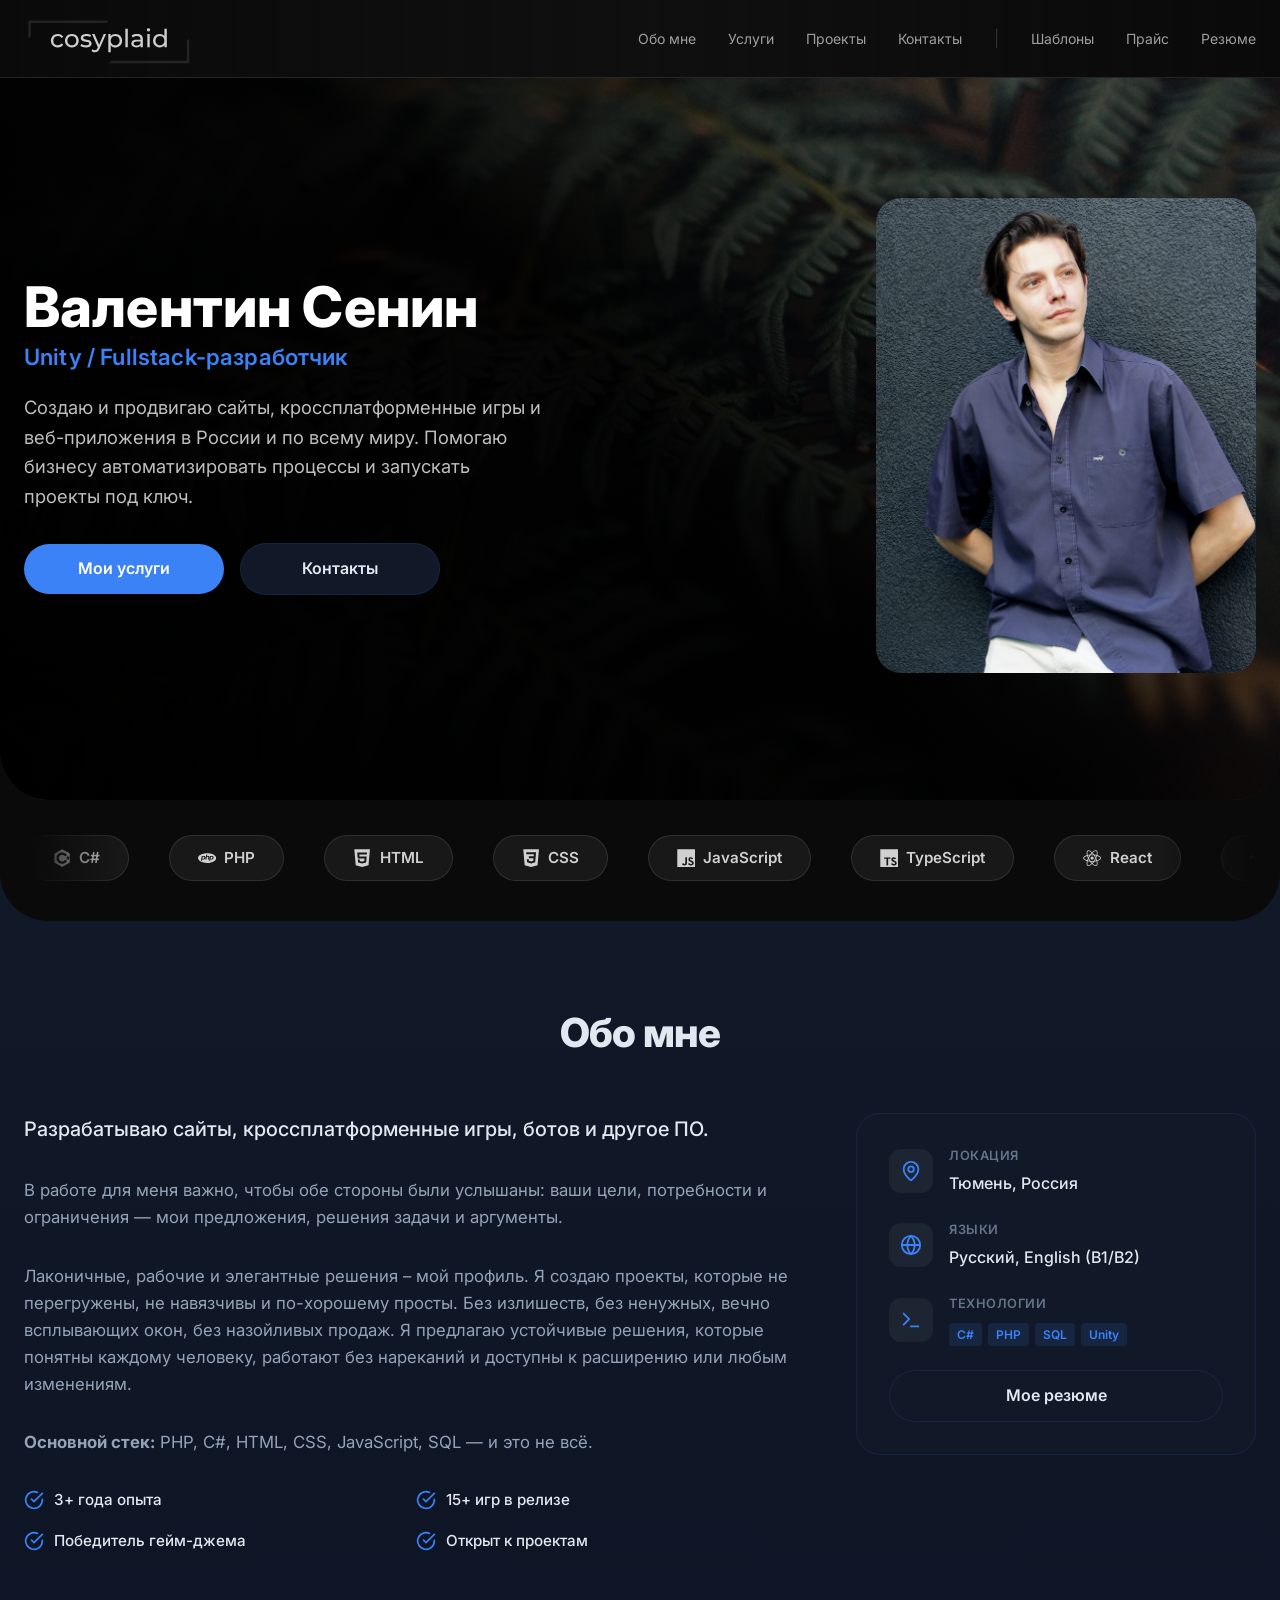
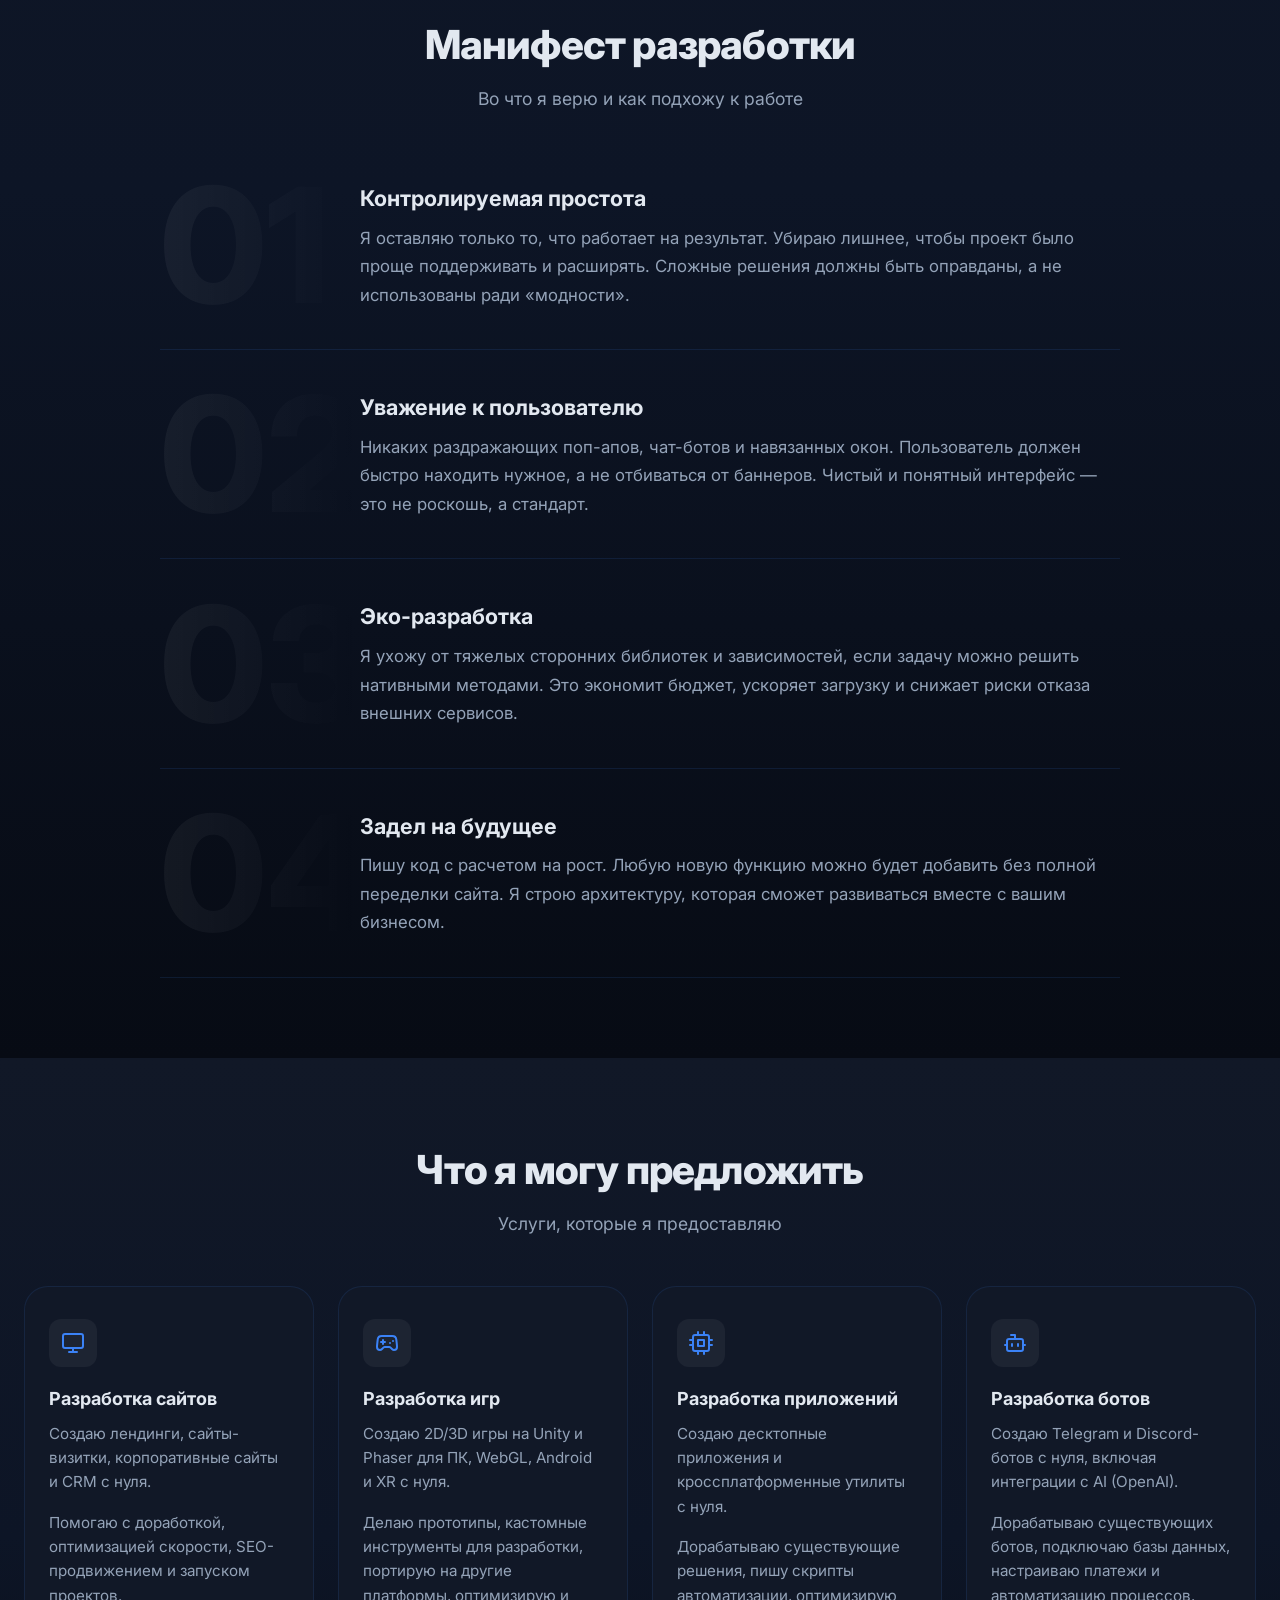
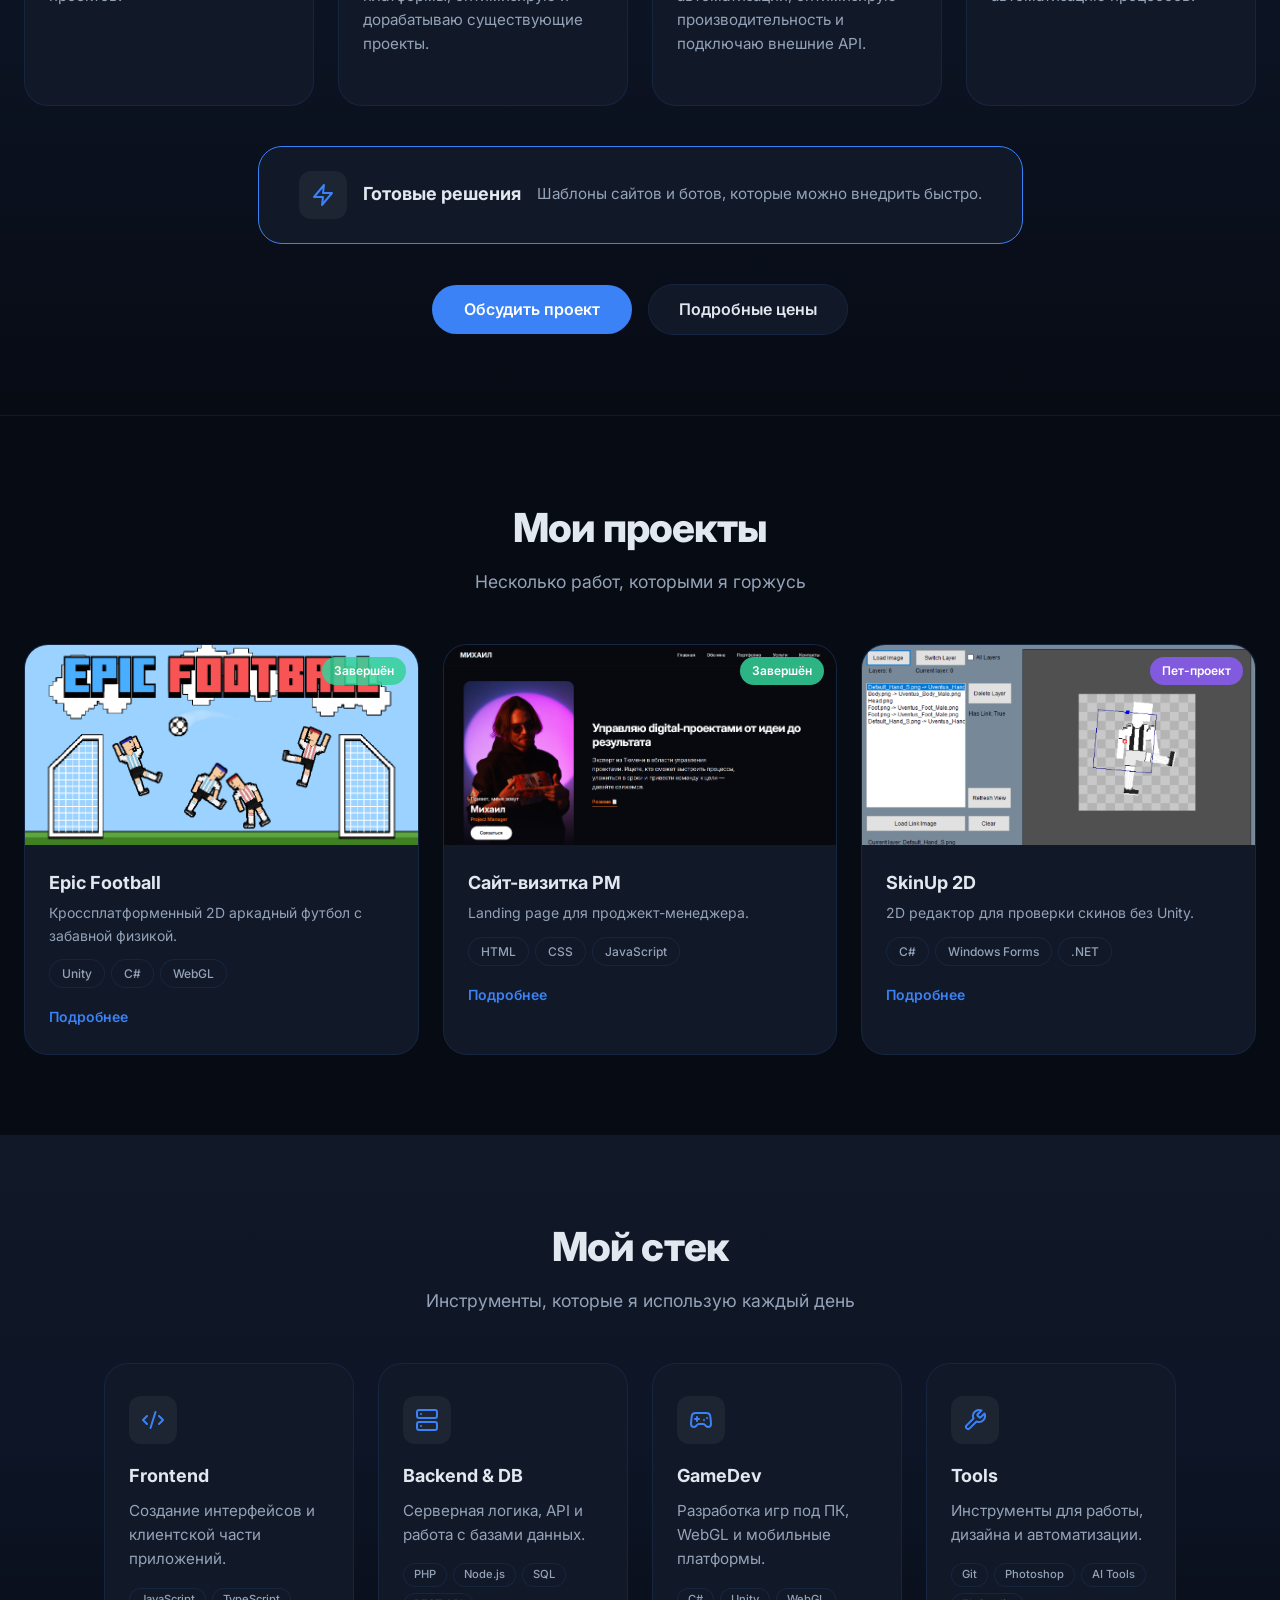
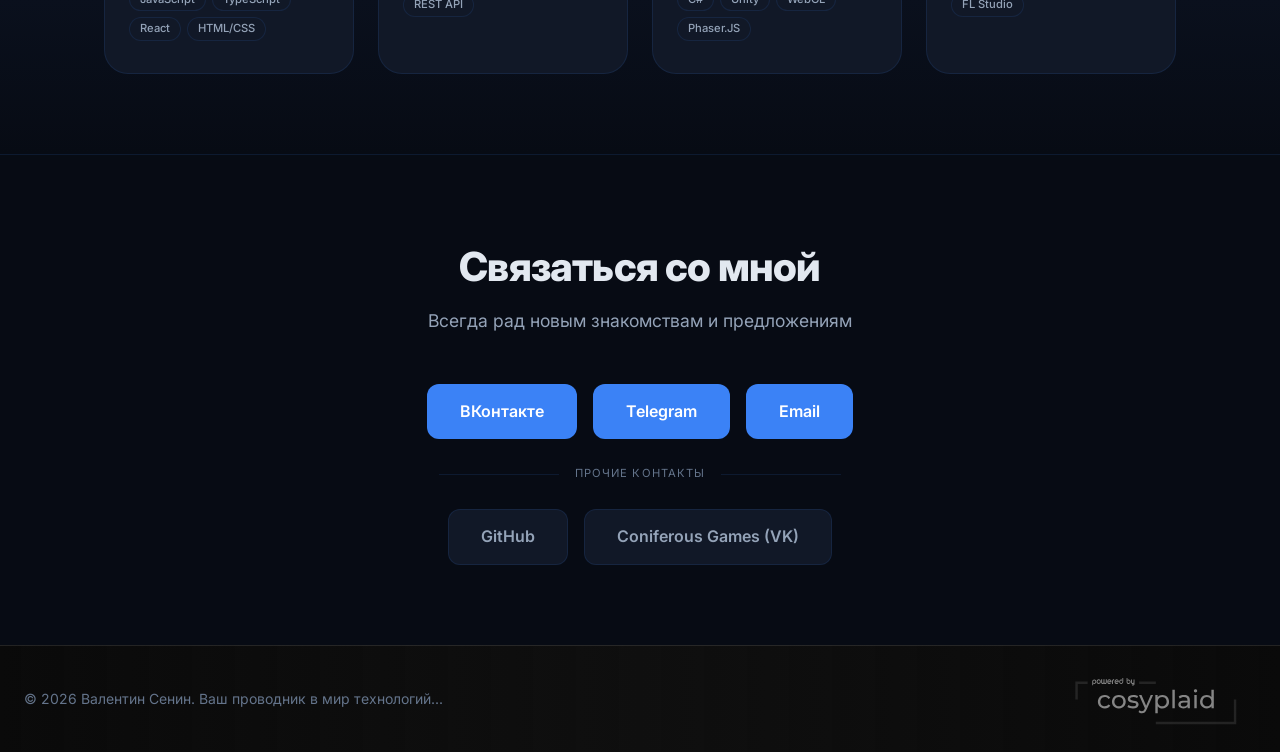
==== commit dd97e1e6: "added solutions page" ====
--- a/index.html
+++ b/index.html
@@ -160,15 +160,22 @@
                 <li class="nav__divider-mobile" aria-hidden="true"></li>
 
                 <li class="nav__item">
+                    <a href="solutions.html" rel="nofollow" class="nav__link nav__link--external">
+                        <span>Шаблоны</span>
+                    </a>
+                </li>
+
+                <li class="nav__item">
+                    <a href="price.html" rel="nofollow" class="nav__link nav__link--external">
+                        <span>Прайс</span>
+                    </a>
+                </li>
+                
+                <li class="nav__item">
                     <a href="resume.html" rel="nofollow" class="nav__link nav__link--external">
                         <span>Резюме</span>
                     </a>
                 </li>     
-                <li class="nav__item">
-                    <a href="price.html" class="nav__link nav__link--external">
-                        <span>Прайс</span>
-                    </a>
-                </li>
             </ul>
         </nav>
         
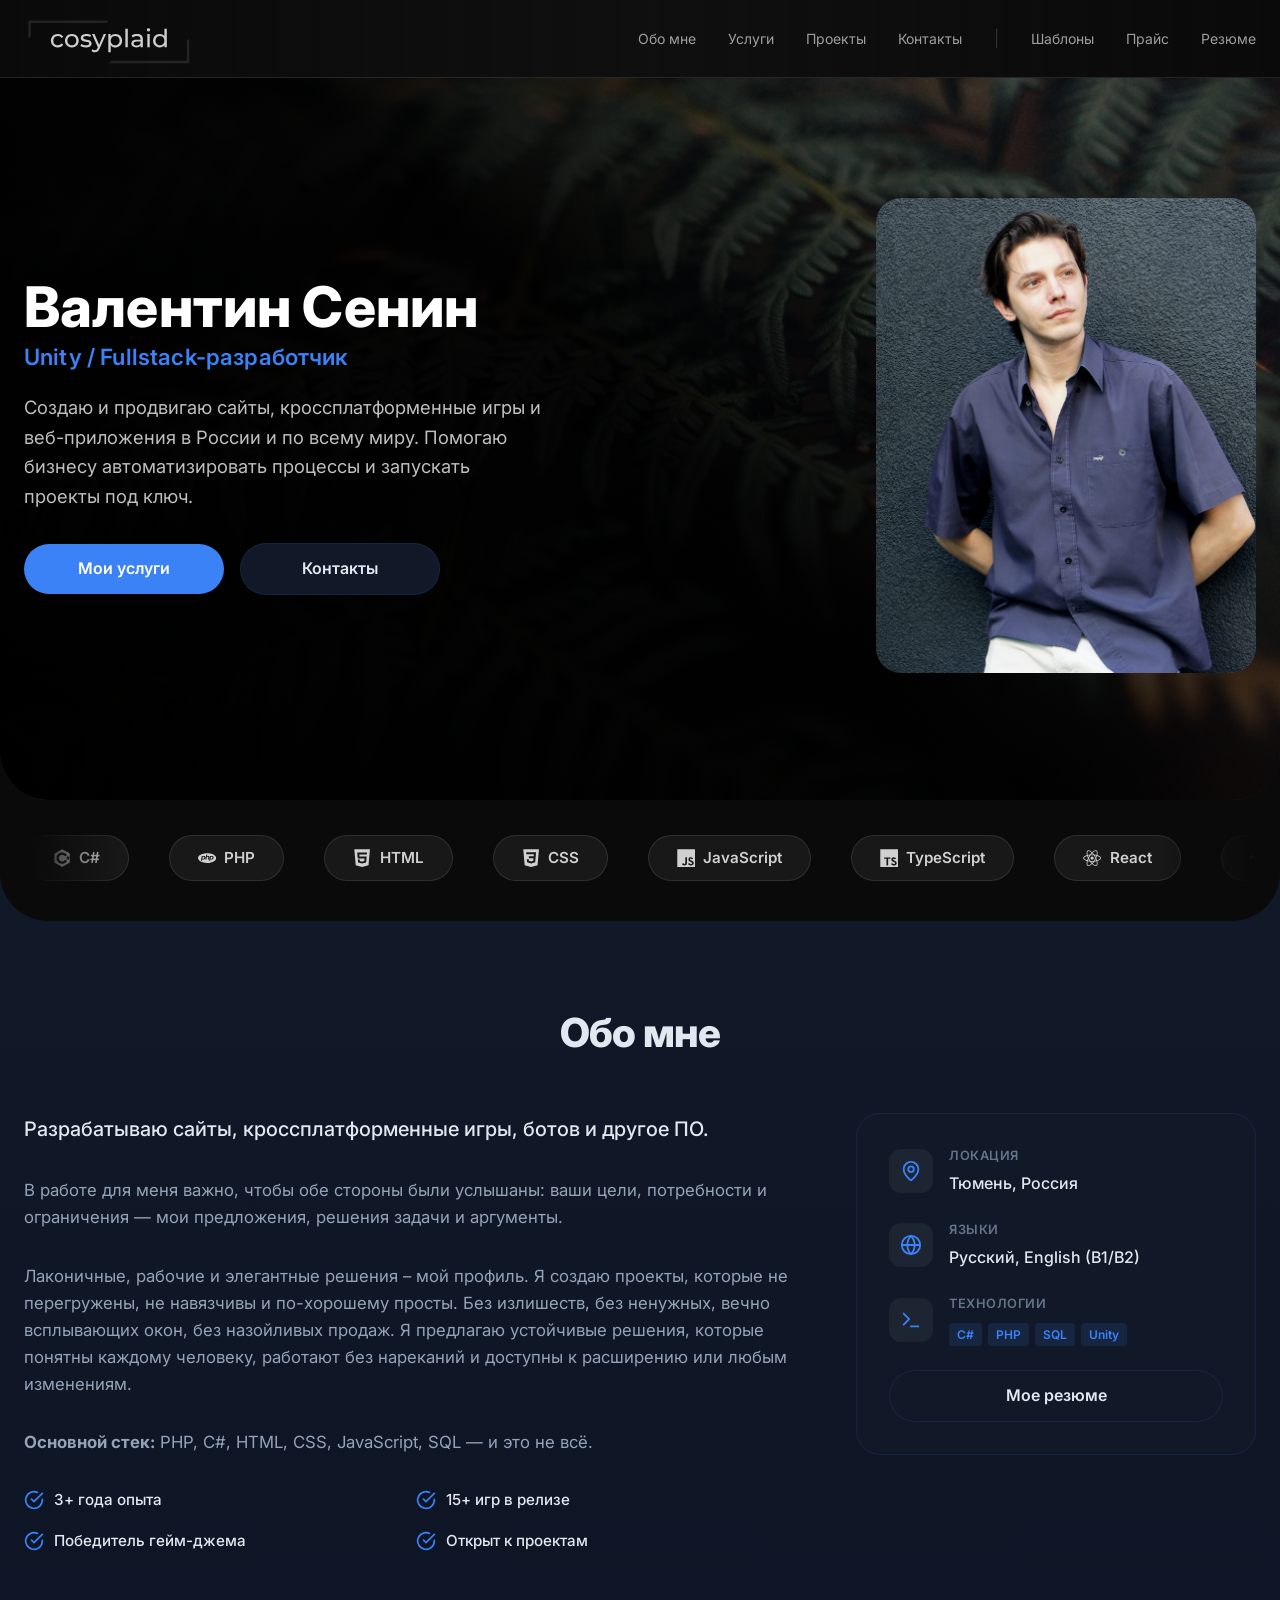
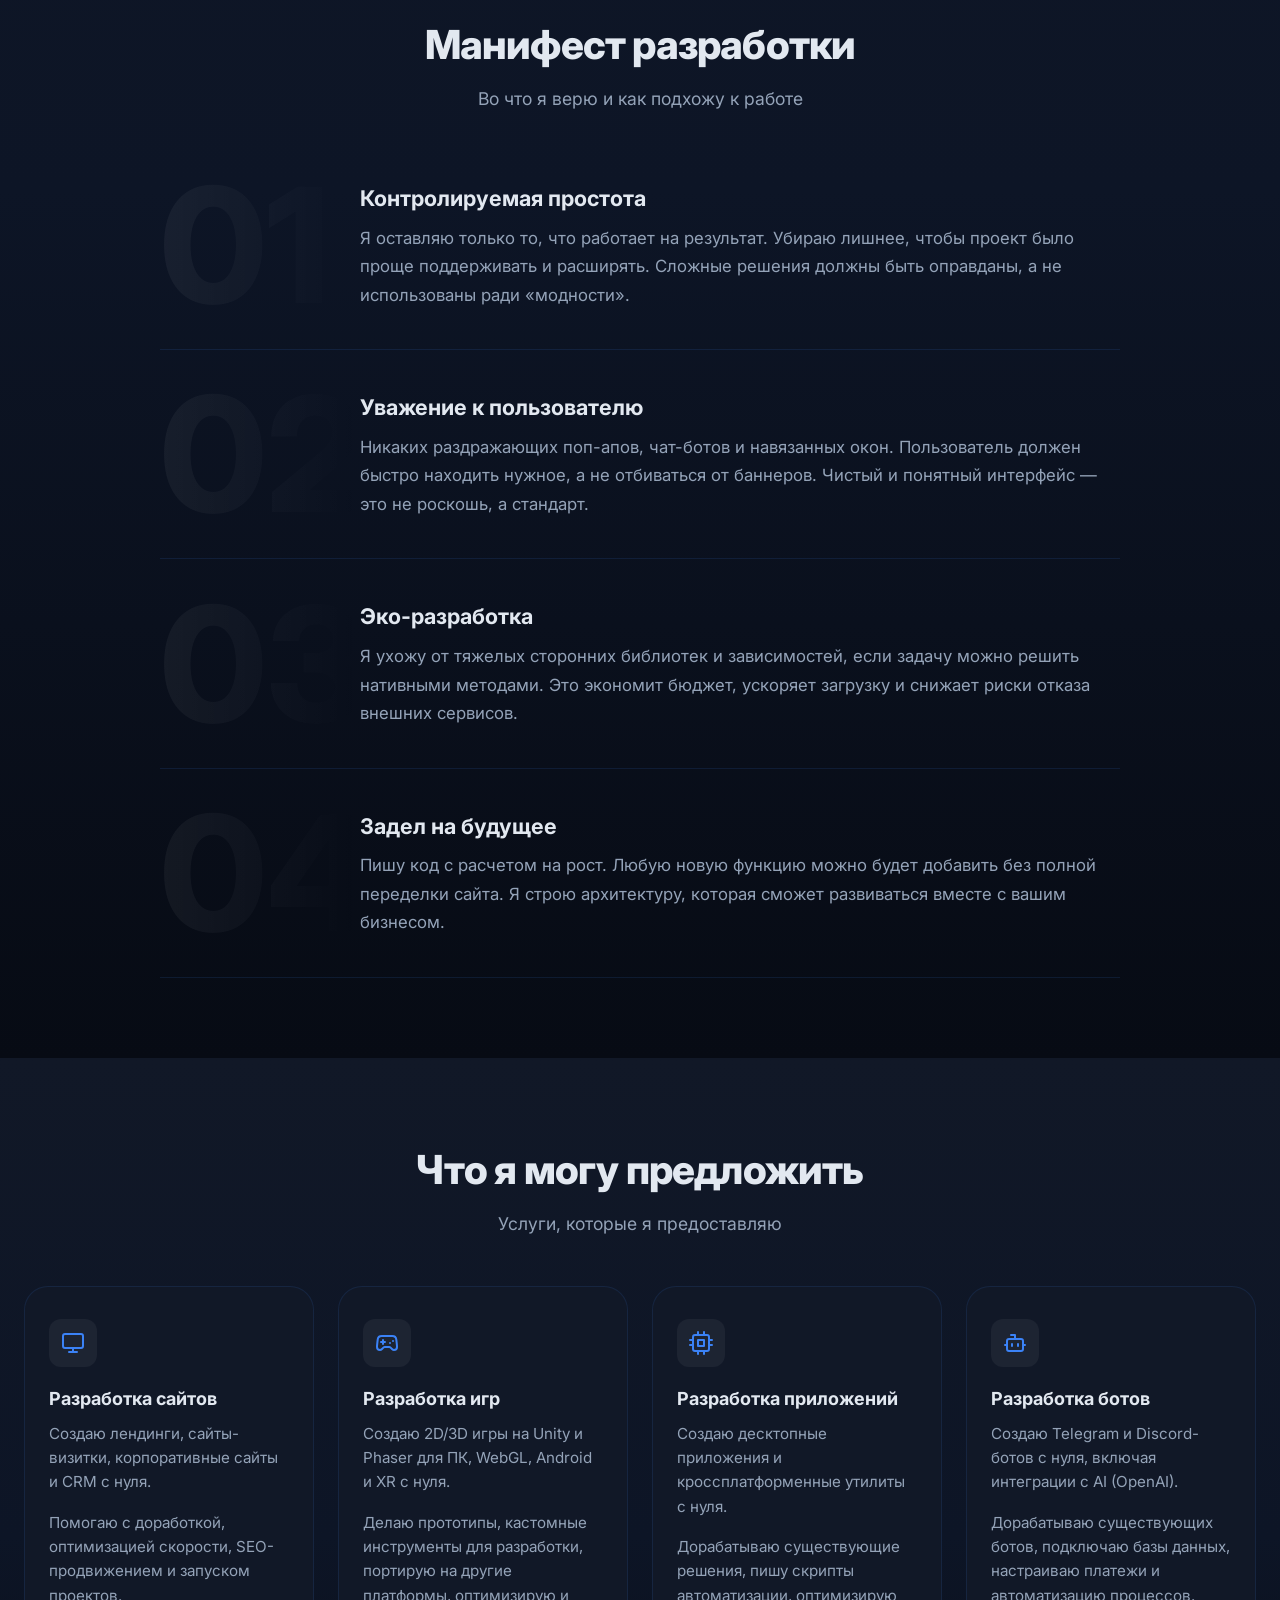
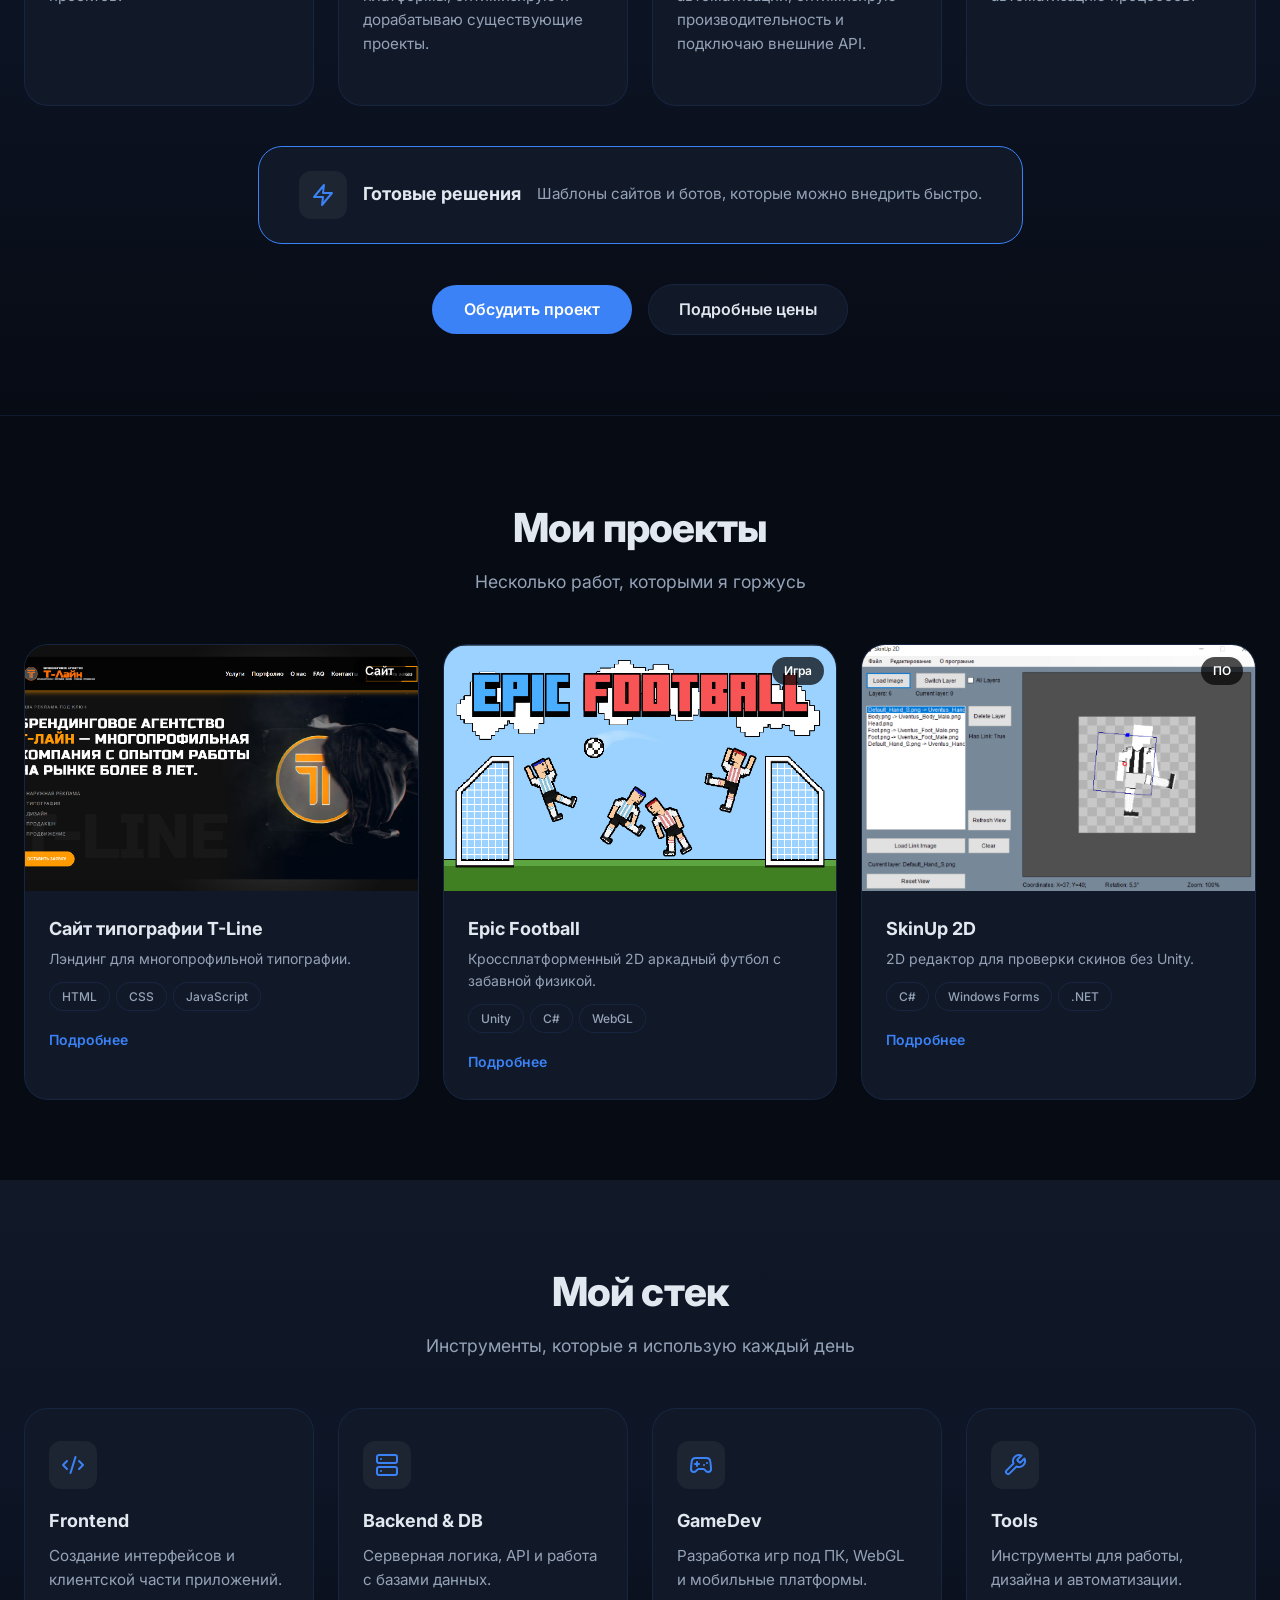
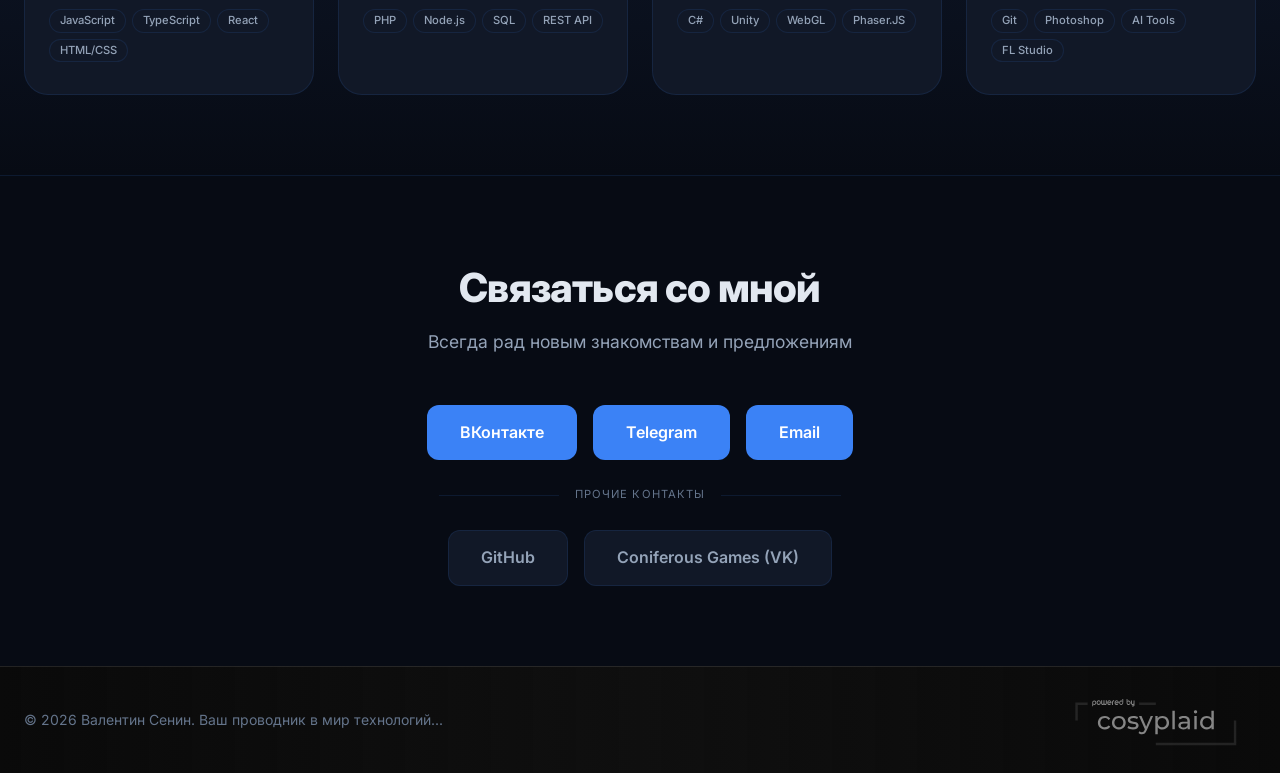
==== commit 91968f00: "regular style update + images" ====
--- a/index.html
+++ b/index.html
@@ -222,7 +222,11 @@
             <!-- Правая часть: Фото -->
             <div class="hero__image-wrapper">
                 <div class="hero__image-box">
-                    <img src="resources/img/hero.JPG" class="hero__image">
+                    <img class="hero__image"
+                        src="resources/img/hero.JPG"
+                        alt="IMAGE"
+                        fetchpriority="high"
+                        decoding="async"/>
                 </div>
             </div>
         </div>
@@ -569,11 +573,30 @@
             <p class="section-subtitle">Несколько работ, которыми я горжусь</p>
             
             <div class="projects__grid">
+                <!-- T-Line Website -->
+                <article class="project-card" data-project="t-line-website">
+                    <div class="project-card__image">
+                        <img src="resources/projects/T-Line_cover.jpg" alt="T-Line Website" 
+                            loading="lazy" decoding="async" width="1600" height="900"/>                        <span class="project-card__status">Сайт</span>
+                    </div>
+                    <div class="project-card__body">
+                        <h3 class="project-card__title">Сайт типографии T-Line</h3>
+                        <p class="project-card__description">Лэндинг для многопрофильной типографии.</p>
+                        <div class="project-card__tags user-select-none">
+                            <span class="tag">HTML</span>
+                            <span class="tag">CSS</span>
+                            <span class="tag">JavaScript</span>
+                        </div>
+                        <a href="#" class="project-card__more user-select-none" data-modal="t-line-website">Подробнее</a>
+                    </div>
+                </article>
+
                 <!-- Epic Football -->
                 <article class="project-card" data-project="epic-football">
                     <div class="project-card__image">
-                        <img src="resources/projects/EpicFootball_Cover.png" alt="Epic Football" loading="lazy" decoding="async"/>
-                        <span class="project-card__status status--completed">Завершён</span>
+                        <img src="resources/projects/EpicFootball_Cover.png" alt="Epic Football"
+                            loading="lazy" decoding="async" width="1600" height="900"/>   
+                        <span class="project-card__status">Игра</span>
                     </div>
                     <div class="project-card__body">
                         <h3 class="project-card__title">Epic Football</h3>
@@ -587,29 +610,12 @@
                     </div>
                 </article>
                 
-                <!-- PM Website -->
-                <article class="project-card" data-project="pm-website">
-                    <div class="project-card__image">
-                        <img src="resources/projects/PM.png" alt="PM Website" loading="lazy" decoding="async"/>
-                        <span class="project-card__status status--completed">Завершён</span>
-                    </div>
-                    <div class="project-card__body">
-                        <h3 class="project-card__title">Сайт-визитка PM</h3>
-                        <p class="project-card__description">Landing page для проджект-менеджера.</p>
-                        <div class="project-card__tags user-select-none">
-                            <span class="tag">HTML</span>
-                            <span class="tag">CSS</span>
-                            <span class="tag">JavaScript</span>
-                        </div>
-                        <a href="#" class="project-card__more user-select-none" data-modal="pm-website">Подробнее</a>
-                    </div>
-                </article>
-                
                 <!-- SkinUp 2D -->
                 <article class="project-card" data-project="skinup-2d">
                     <div class="project-card__image">
-                        <img src="resources/projects/SkinUp2D.png" alt="SkinUp 2D" loading="lazy" decoding="async"/>
-                        <span class="project-card__status status--pet-project">Пет-проект</span>
+                        <img src="resources/projects/SkinUp2D.png" alt="SkinUp 2D" 
+                            loading="lazy" decoding="async" width="1600" height="900"/>   
+                        <span class="project-card__status">ПО</span>
                     </div>
                     <div class="project-card__body">
                         <h3 class="project-card__title">SkinUp 2D</h3>
@@ -623,6 +629,10 @@
                     </div>
                 </article>
             </div>      
+
+            <!-- <div class="actions__group user-select-none">
+                <a href="projects.html" class="btn--primary">Все проекты</a>
+            </div> -->
         </div>
     </section>
 
@@ -746,6 +756,54 @@
 
     <!-- ====== МОДАЛЬНЫЕ ОКНА ====== -->
     
+    <!-- T-Line Website Modal -->
+    <div class="modal-overlay" id="modal-t-line-website">
+        <div class="modal"
+             role="dialog"
+             aria-modal="true"
+             aria-labelledby="modal-t-line-website-title">
+            <button class="modal__close" aria-label="Закрыть">✕</button>
+            <div class="modal__scroll">
+                <div class="modal__image">
+                    <img src="resources/projects/T-Line_cover.jpg" alt="T-Line Website" 
+                        loading="lazy" decoding="async" width="1600" height="900"/>
+                </div>
+                <div class="modal__body">
+                    <h2 class="modal__title" id="modal-t-line-website-title">Сайт типографии T-Line</h2>
+                    <div class="modal__meta">
+                        <span class="modal__status">Завершён</span>
+                        <span class="modal__year">2025</span>
+                    </div>
+                    <div class="modal__description">
+                        <p><strong>Лендинг для многопрофильной типографии</strong></p>
+                        <p><strong>Особенности:</strong></p>
+                        <ul>
+                            <li>Адаптивная вёрстка</li>
+                            <li>Интеграция с VK и Яндекс</li>
+                            <li>SEO-дружественная структура</li>
+                        </ul>
+                        <p>
+                            <strong>Мой вклад:</strong>
+                            <span>полный цикл разработки.</span>
+                        </p>
+                    </div>
+                    <div class="modal__tags user-select-none">
+                        <span class="tag">HTML</span>
+                        <span class="tag">CSS</span>
+                        <span class="tag">JavaScript</span>
+                        <span class="tag">Адаптив</span>
+                    </div>
+                    <div class="modal__links user-select-none">
+                        <a href="https://t-line72.ru"
+                           class="modal__link modal__link--active"
+                           target="_blank"
+                           rel="noopener noreferrer">Посмотреть сайт</a>
+                    </div>
+                </div>
+            </div>
+        </div>
+    </div>
+
     <!-- Epic Football Modal -->
     <div class="modal-overlay" id="modal-epic-football">
         <div class="modal"
@@ -755,12 +813,13 @@
             <button class="modal__close" aria-label="Закрыть">✕</button>
             <div class="modal__scroll">
                 <div class="modal__image">
-                    <img src="resources/projects/EpicFootball_Cover.png" alt="Epic Football" loading="lazy" decoding="async"/>
+                    <img src="resources/projects/EpicFootball_Cover.png" alt="Epic Football" 
+                        loading="lazy" decoding="async" width="1600" height="900"/>
                 </div>
                 <div class="modal__body">
                     <h2 class="modal__title" id="modal-epic-football-title">Epic Football</h2>
                     <div class="modal__meta">
-                        <span class="modal__status status--completed">Завершён</span>
+                        <span class="modal__status">Завершён</span>
                         <span class="modal__year">2025</span>
                     </div>
                     <div class="modal__description">
@@ -803,53 +862,6 @@
         </div>
     </div>
 
-    <!-- PM Website Modal -->
-    <div class="modal-overlay" id="modal-pm-website">
-        <div class="modal"
-             role="dialog"
-             aria-modal="true"
-             aria-labelledby="modal-pm-website-title">
-            <button class="modal__close" aria-label="Закрыть">✕</button>
-            <div class="modal__scroll">
-                <div class="modal__image">
-                    <img src="resources/projects/PM.png" alt="PM Website" loading="lazy" decoding="async"/>
-                </div>
-                <div class="modal__body">
-                    <h2 class="modal__title" id="modal-pm-website-title">Сайт-визитка PM</h2>
-                    <div class="modal__meta">
-                        <span class="modal__status status--completed">Завершён</span>
-                        <span class="modal__year">2025</span>
-                    </div>
-                    <div class="modal__description">
-                        <p><strong>Сайт-визитка для проджект-менеджера</strong> — минималистичный лендинг.</p>
-                        <p><strong>Особенности:</strong></p>
-                        <ul>
-                            <li>Адаптивная вёрстка</li>
-                            <li>Интеграция с Telegram и LinkedIn</li>
-                            <li>SEO-дружественная структура</li>
-                        </ul>
-                        <p>
-                            <strong>Мой вклад:</strong>
-                            <span>полный цикл разработки.</span>
-                        </p>
-                    </div>
-                    <div class="modal__tags user-select-none">
-                        <span class="tag">HTML</span>
-                        <span class="tag">CSS</span>
-                        <span class="tag">JavaScript</span>
-                        <span class="tag">Адаптив</span>
-                    </div>
-                    <div class="modal__links user-select-none">
-                        <a href="https://c638cdf0-6b71-4ee4-8f39-f2ee18307a46.selstorage.ru/index.html"
-                           class="modal__link modal__link--active"
-                           target="_blank"
-                           rel="noopener noreferrer">Посмотреть сайт</a>
-                    </div>
-                </div>
-            </div>
-        </div>
-    </div>
-
     <!-- SkinUp 2D Modal -->
     <div class="modal-overlay" id="modal-skinup-2d">
         <div class="modal"
@@ -859,12 +871,12 @@
             <button class="modal__close" aria-label="Закрыть">✕</button>
             <div class="modal__scroll">
                 <div class="modal__image">
-                    <img src="resources/projects/SkinUp2D.png" alt="SkinUp 2D" loading="lazy" decoding="async"/>
-                </div>
+                    <img src="resources/projects/SkinUp2D.png" alt="SkinUp 2D" 
+                        loading="lazy" decoding="async" width="1600" height="900"/>                </div>
                 <div class="modal__body">
                     <h2 class="modal__title" id="modal-skinup-2d-title">SkinUp 2D</h2>
                     <div class="modal__meta">
-                        <span class="modal__status status--pet-project">Пет-проект</span>
+                        <span class="modal__status">Пет-проект</span>
                         <span class="modal__year">2025</span>
                     </div>
                     <div class="modal__description">
--- a/styles/style.css
+++ b/styles/style.css
@@ -574,7 +574,7 @@
 
 /* TECH EXPERTISE (МОЙ СТЕК) */
 .tech-expertise {
-    padding: 80px;
+    padding: 80px 0;
     z-index: 2;
 }
 
@@ -792,15 +792,19 @@
 
 .project-card__image {
     position: relative;
-    height: 200px;
+    width: 100%;
+    aspect-ratio: 16 / 10;
     overflow: hidden;
     background: var(--bg-secondary);
 }
 
 .project-card__image img {
+    position: absolute;
+    inset: 0;
     width: 100%;
     height: 100%;
     object-fit: cover;
+    object-position: center;
     display: block;
     transition: transform 0.4s ease;
 }
@@ -818,10 +822,6 @@
     z-index: 2;
 }
 
-.status--completed { background: rgba(52, 211, 153, 0.85); }
-.status--in-progress { background: rgba(59, 130, 246, 0.85); }
-.status--pet-project { background: rgba(139, 92, 246, 0.85); }
-
 .project-card__body {
     padding: 24px;
 }
@@ -998,18 +998,22 @@
 .modal__scroll::-webkit-scrollbar-thumb { background: var(--border-color); border-radius: 100px; }
 
 .modal__image {
+    position: relative;
     width: 100%;
-    height: 400px;
+    aspect-ratio: 16 / 9;
+    max-height: 500px;
     overflow: hidden;
-    flex-shrink: 0;
     background: var(--bg-secondary);
     border-radius: var(--radius-lg) var(--radius-lg) 0 0;
 }
 
 .modal__image img {
+    position: absolute;
+    inset: 0;
     width: 100%;
     height: 100%;
     object-fit: cover;
+    object-position: center;
     display: block;
 }
 
@@ -1231,7 +1235,6 @@
 
     .services__grid { grid-template-columns: repeat(2, 1fr); }
     .projects__grid { grid-template-columns: repeat(2, 1fr); }
-    .modal__image { height: 350px; }
     .modal__gallery img { height: 140px; }
     
     .about__layout { grid-template-columns: 1fr; justify-items: center; gap: 40px; margin-top: 32px; }
@@ -1258,7 +1261,6 @@
         background: #151519; padding: 24px; border-bottom: 1px solid rgba(255, 255, 255, 0.06);
         transform: translateY(-120%); opacity: 0; transition: all 0.3s ease; pointer-events: none; z-index: 999;
     }
-    
     .nav--open { transform: translateY(0); opacity: 1; pointer-events: auto; }
     .nav__list { flex-direction: column; gap: 16px; align-items: center; }
     .nav__link { font-size: 1rem; color: rgba(255, 255, 255, 0.7); }
@@ -1278,7 +1280,6 @@
     .section-title { font-size: 2rem; }
     .tech-stack__item { padding: 10px 24px; font-size: 0.875rem; }
     .tech-stack__wrapper { padding: 110px 0 15px; }
-    .modal__image { height: 300px; }
     .modal__gallery img { height: 120px; }
     .footer__inner { flex-direction: column; }
     .about__sidebar { padding: 24px; }
@@ -1321,7 +1322,15 @@
     .tech-stack__wrapper { padding: 105px 0 10px; }
     
     .modal-overlay { align-items: flex-start; padding: 0; }
-    .modal { max-width: 100%; border-radius: 0; margin: 0; }
+    .modal {
+        max-width: 100%;
+        width: 100%;
+        min-height: 100dvh;      /* вся высота экрана */
+        border-radius: 0;
+        margin: 0;
+        display: flex;
+        flex-direction: column;
+    }
     #modal-email { align-items: center; padding: 20px; }
     #modal-email .modal { border-radius: var(--radius-lg); max-width: 100%; }
     .modal__body { padding: 24px 20px 32px; }
@@ -1329,8 +1338,7 @@
     .modal__close { top: 12px; right: 12px; width: 44px; height: 44px; font-size: 1.25rem; background: rgba(0, 0, 0, 0.75); border: 2px solid rgba(255, 255, 255, 0.25); box-shadow: 0 4px 16px rgba(0, 0, 0, 0.4); }
     .modal__links { flex-direction: column; }
     .modal__link { justify-content: center; width: 100%; }
-    .modal__image { max-height: 220px; border-radius: 0; }
-    .modal__image img { max-height: 220px; }
+    .modal__image { border-radius: 0; }
     .modal__gallery { grid-template-columns: 1fr; }
     .modal__gallery img { height: 200px; }
 
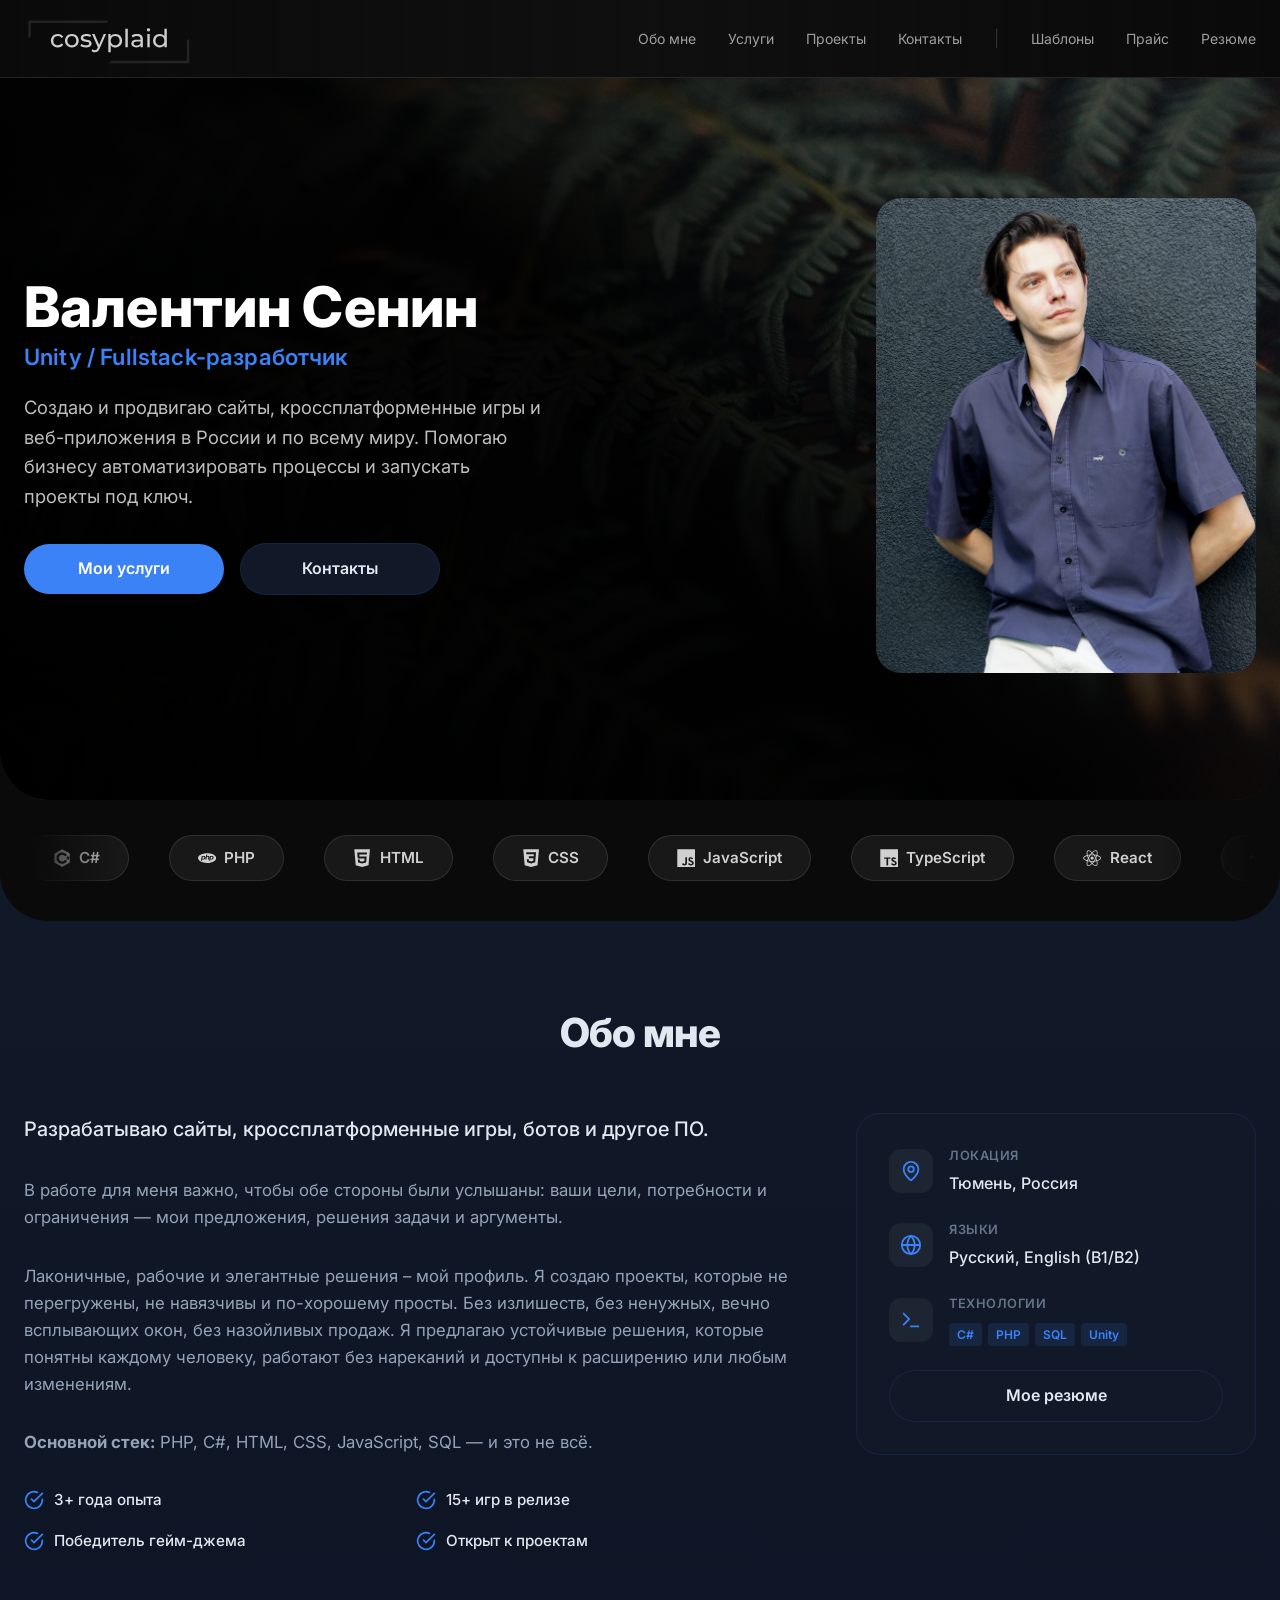
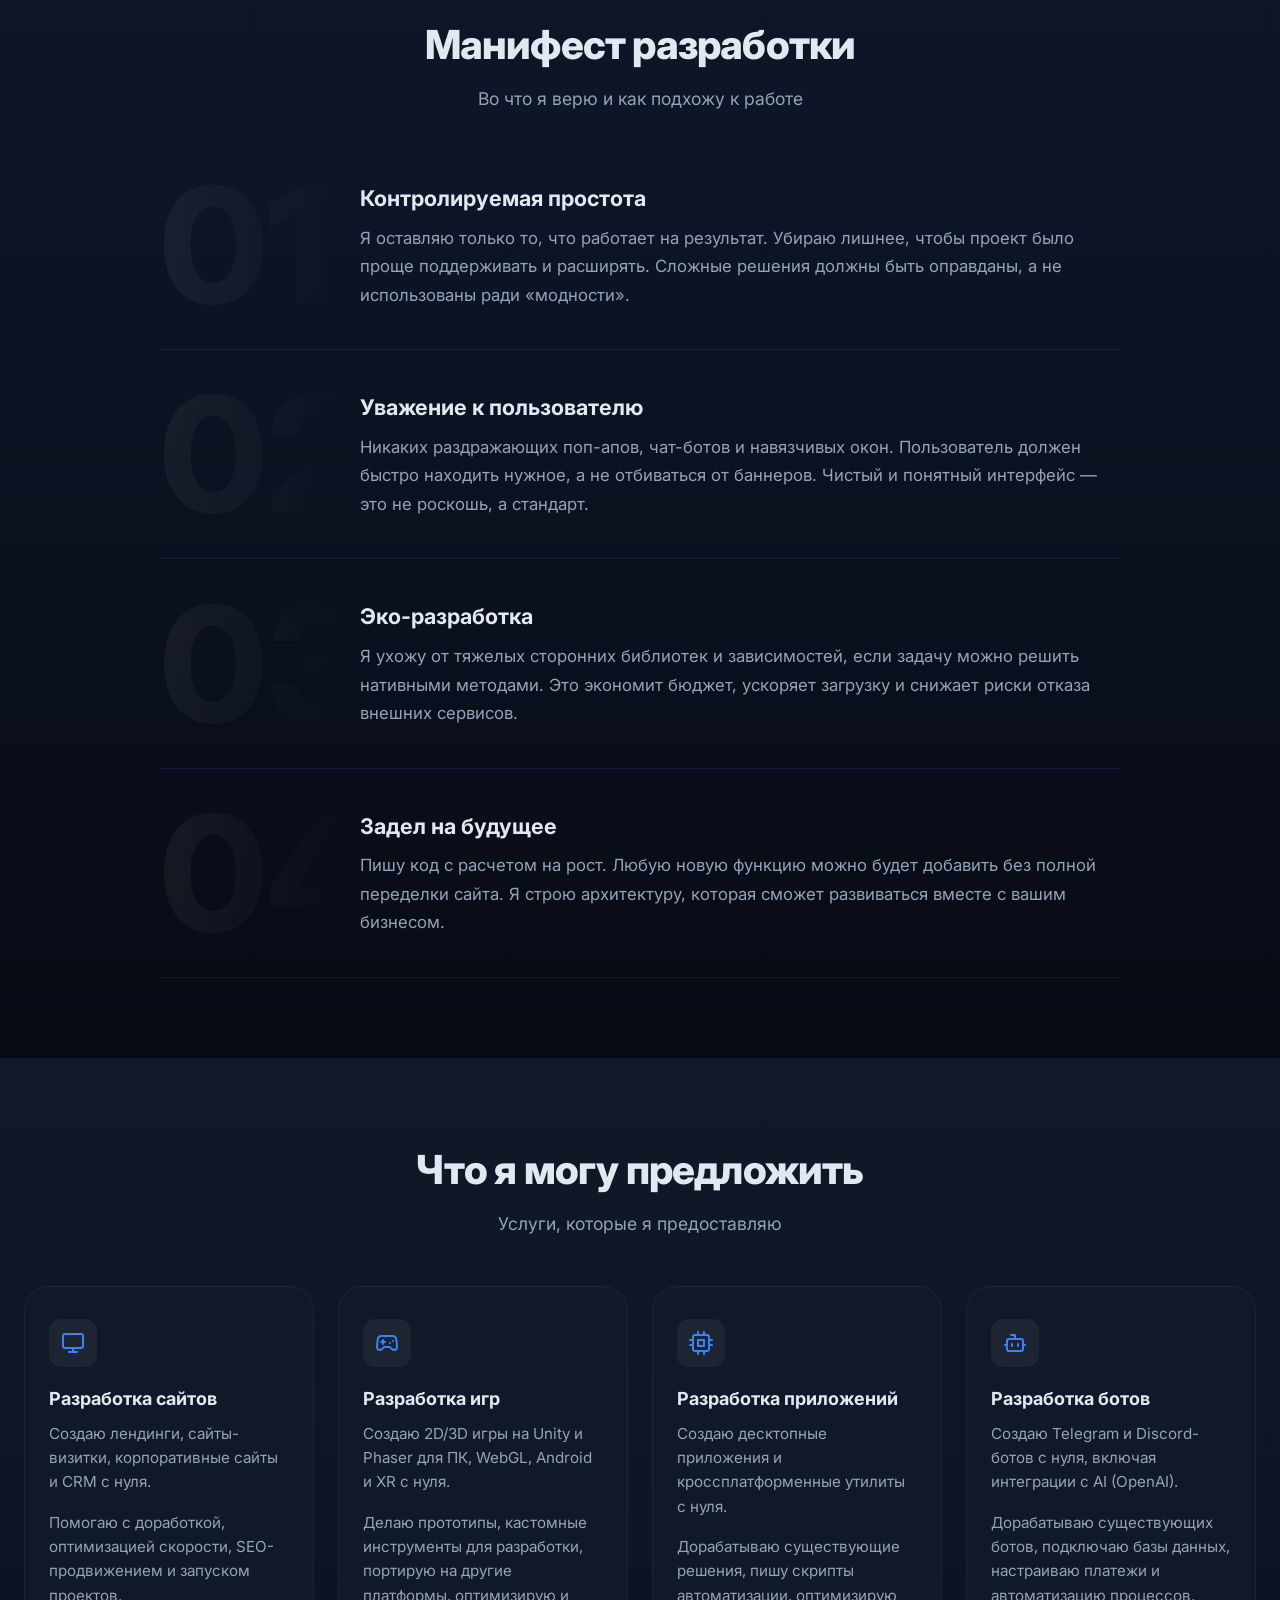
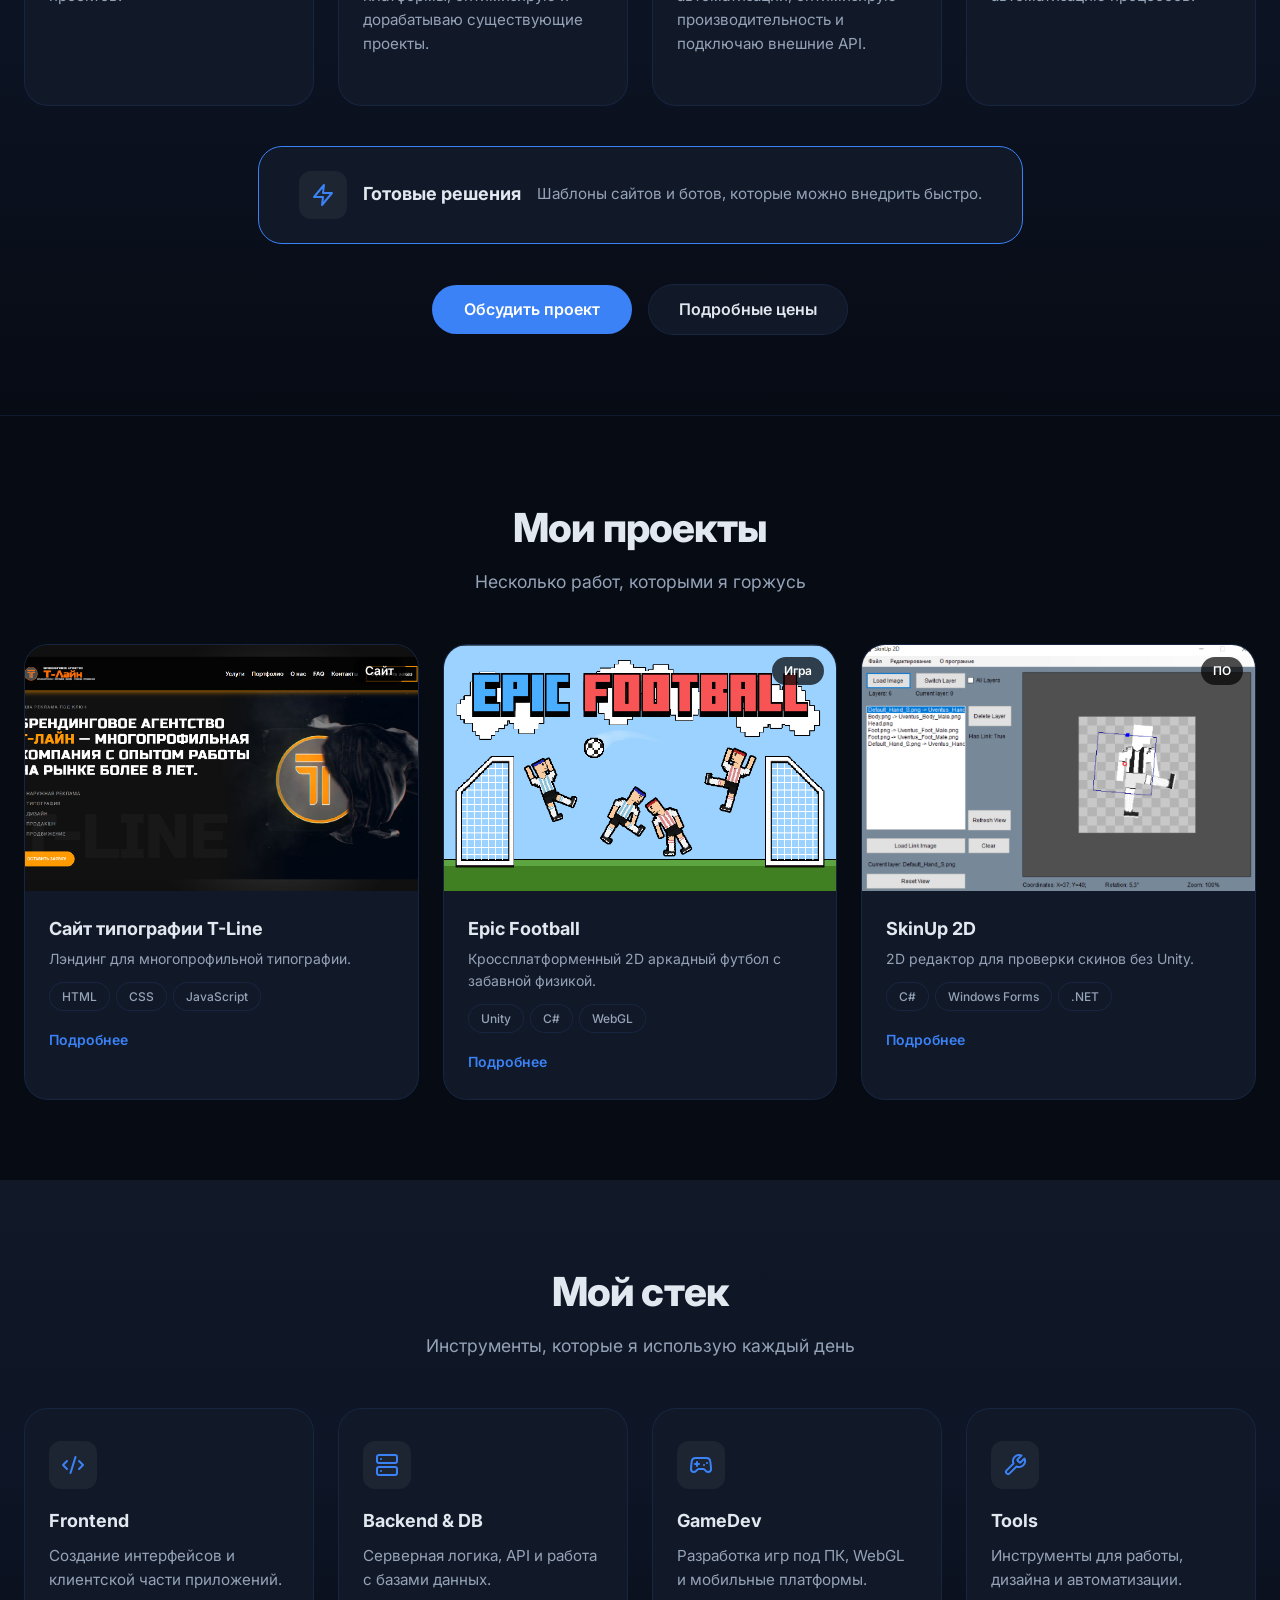
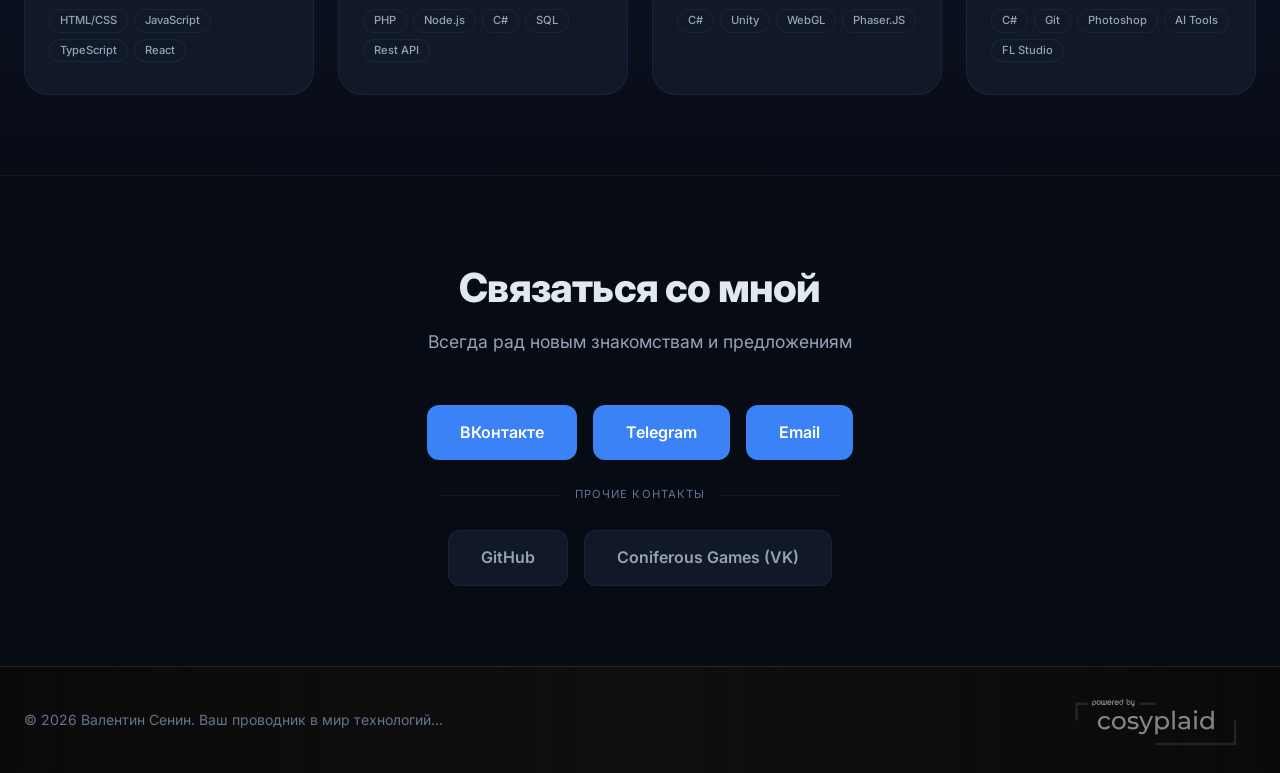
==== commit 1800808c: "Regular text update" ====
--- a/index.html
+++ b/index.html
@@ -471,7 +471,7 @@
                     <div class="manifest__number">02</div>
                     <div class="manifest__content">
                         <h3 class="manifest__title">Уважение к пользователю</h3>
-                        <p class="manifest__desc">Никаких раздражающих поп-апов, чат-ботов и навязанных окон. Пользователь должен быстро находить нужное, а не отбиваться от баннеров. Чистый и понятный интерфейс — это не роскошь, а стандарт.</p>
+                        <p class="manifest__desc">Никаких раздражающих поп-апов, чат-ботов и навязчивых окон. Пользователь должен быстро находить нужное, а не отбиваться от баннеров. Чистый и понятный интерфейс — это не роскошь, а стандарт.</p>
                     </div>
                 </div>
 
@@ -651,10 +651,10 @@
                     <h3 class="card__title">Frontend</h3>
                     <p class="card__desc">Создание интерфейсов и клиентской части приложений.</p>
                     <div class="card__tags user-select-none">
+                        <span class="tag tag--small">HTML/CSS</span>
                         <span class="tag tag--small">JavaScript</span>
                         <span class="tag tag--small">TypeScript</span>
                         <span class="tag tag--small">React</span>
-                        <span class="tag tag--small">HTML/CSS</span>
                     </div>
                 </div>
 
@@ -668,8 +668,9 @@
                     <div class="card__tags user-select-none">
                         <span class="tag tag--small">PHP</span>
                         <span class="tag tag--small">Node.js</span>
+                        <span class="tag tag--small">C#</span>
                         <span class="tag tag--small">SQL</span>
-                        <span class="tag tag--small">REST API</span>
+                        <span class="tag tag--small">Rest API</span>
                     </div>
                 </div>
 
@@ -696,6 +697,7 @@
                     <h3 class="card__title">Tools</h3>
                     <p class="card__desc">Инструменты для работы, дизайна и автоматизации.</p>
                     <div class="card__tags user-select-none">
+                        <span class="tag tag--small">C#</span>
                         <span class="tag tag--small">Git</span>
                         <span class="tag tag--small">Photoshop</span>
                         <span class="tag tag--small">AI Tools</span>
